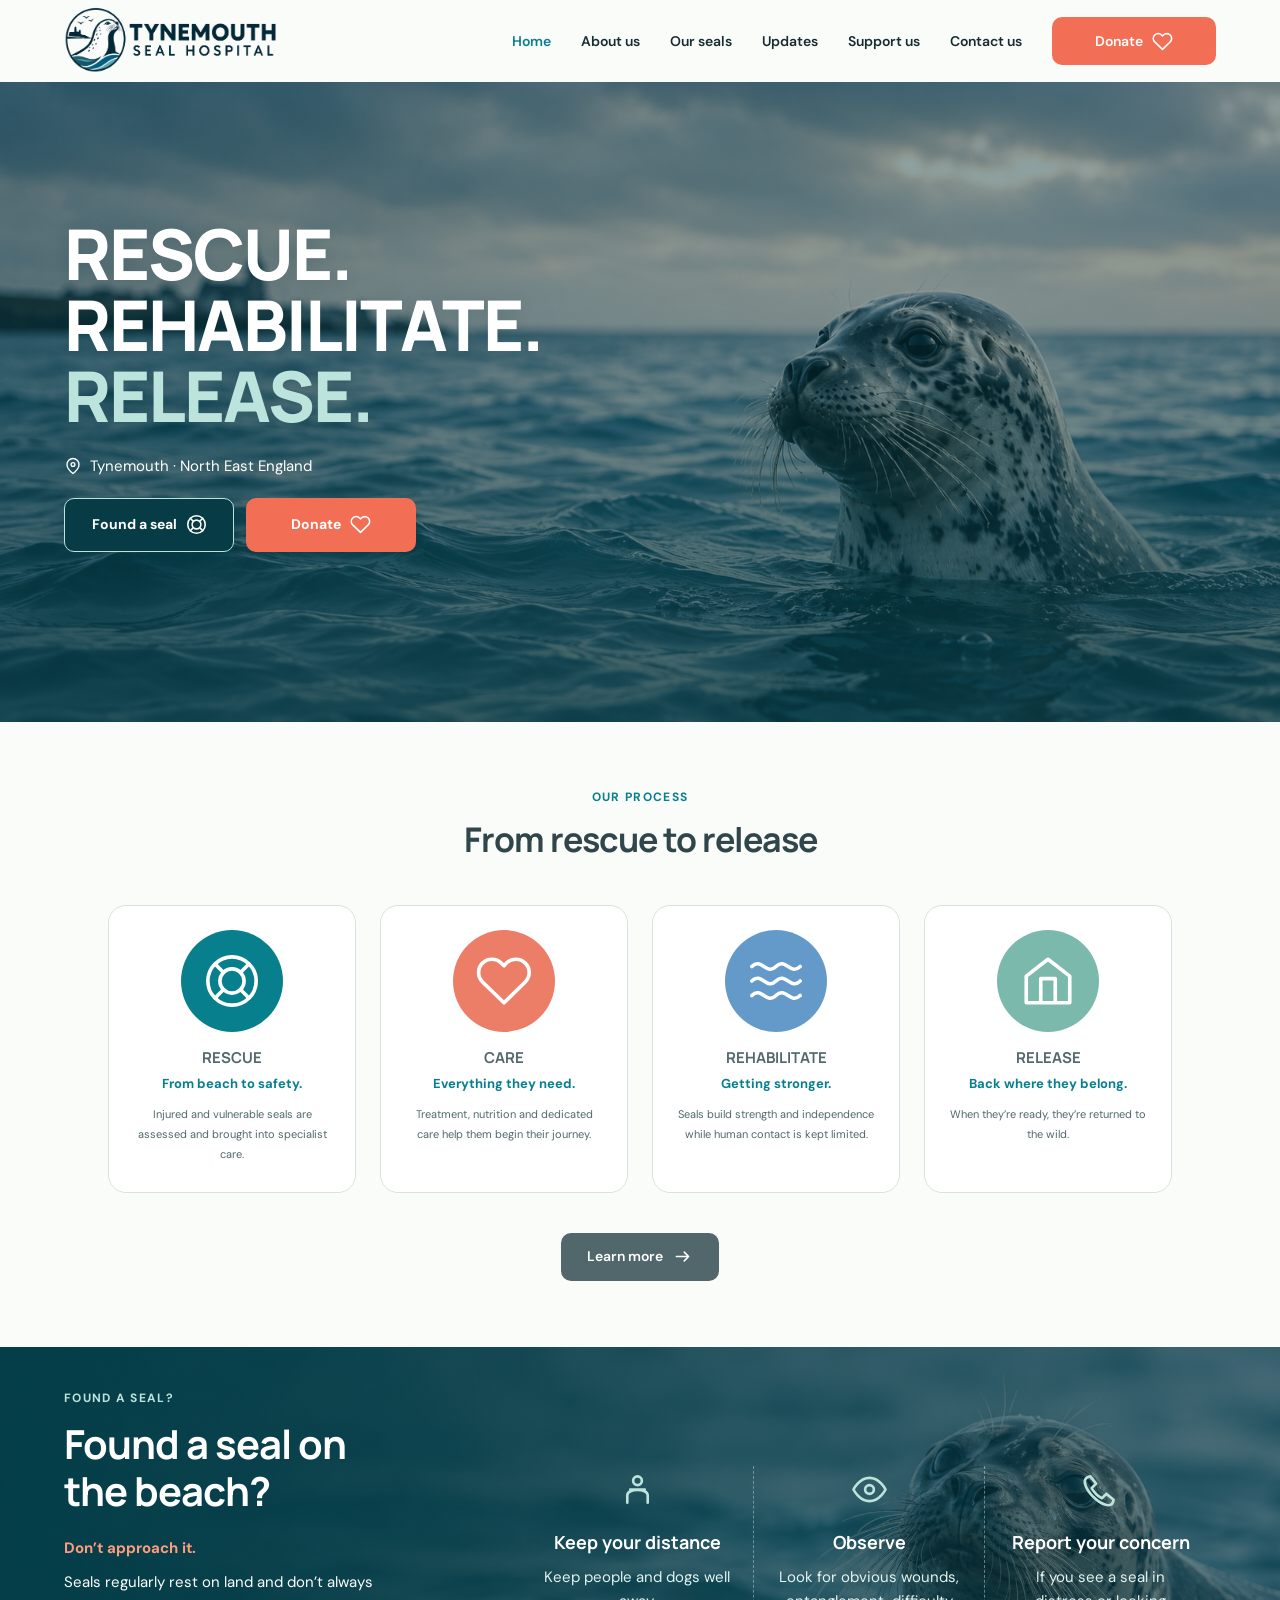
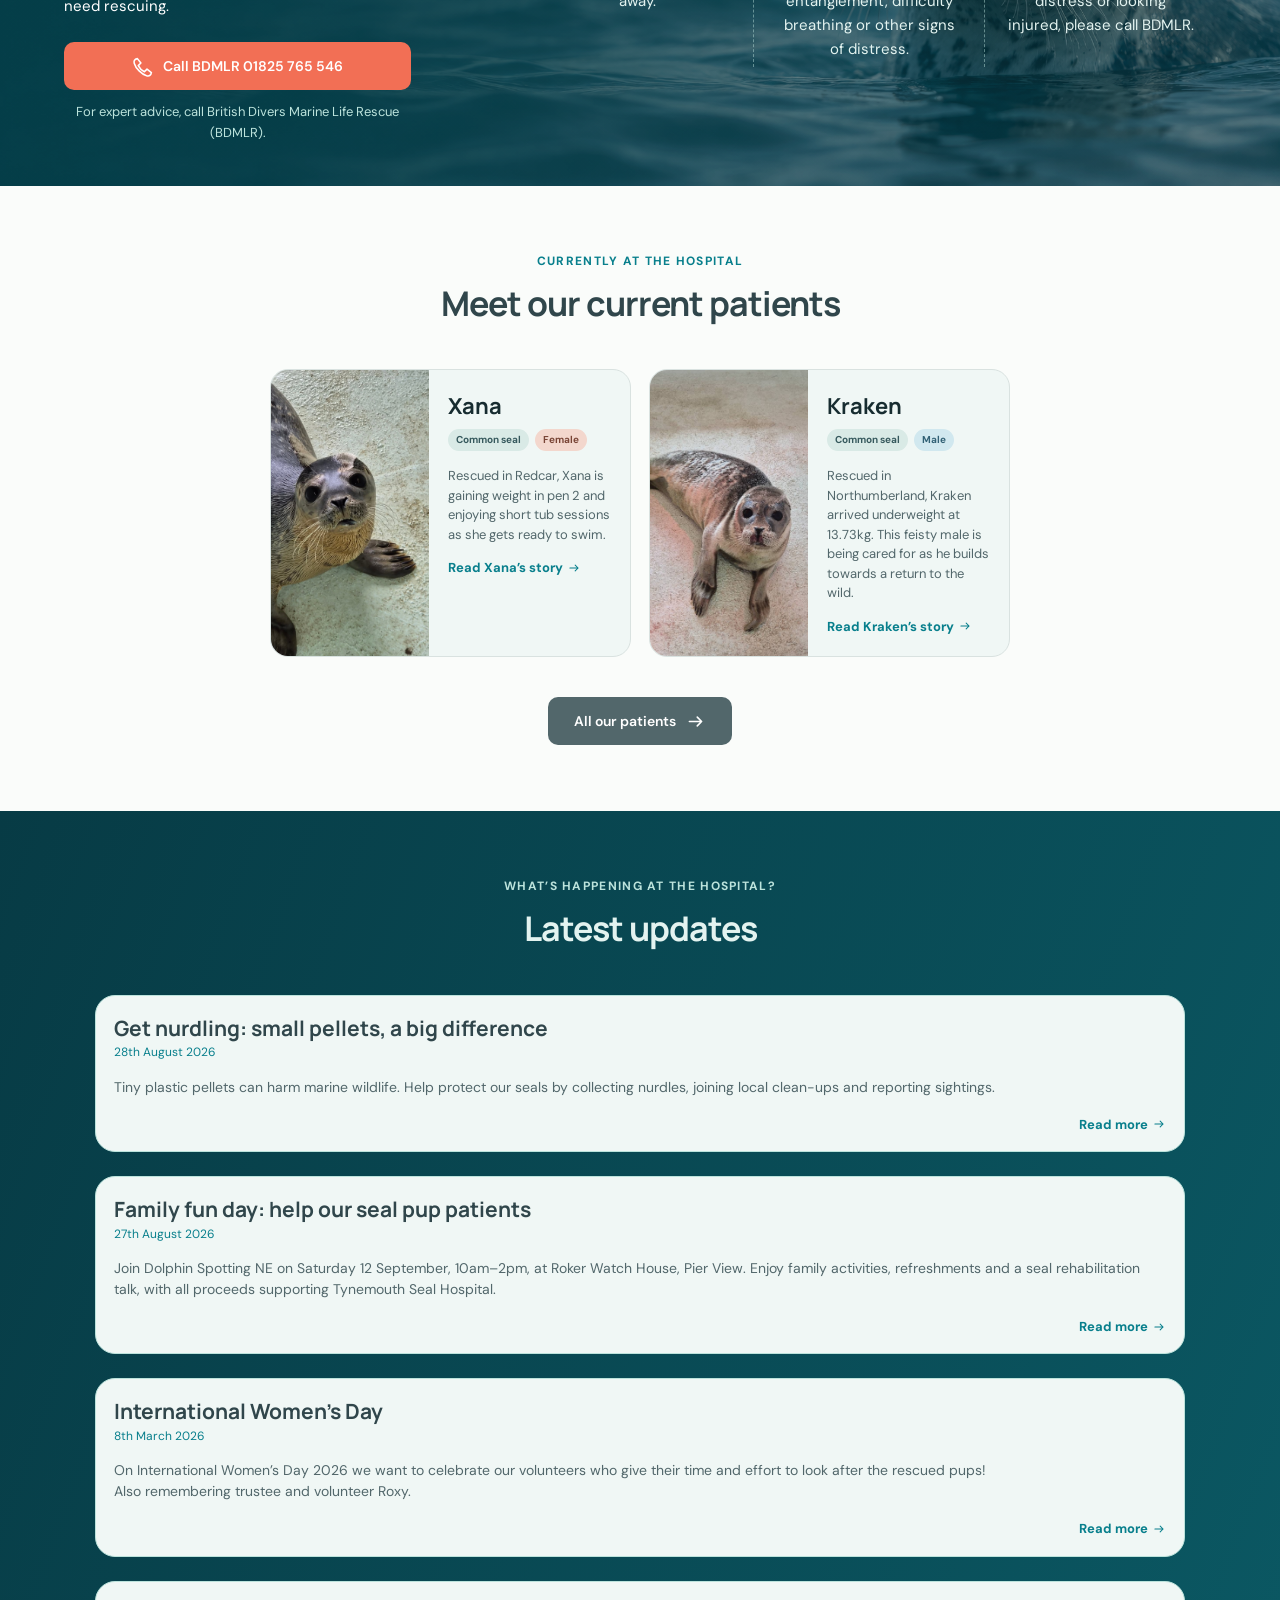
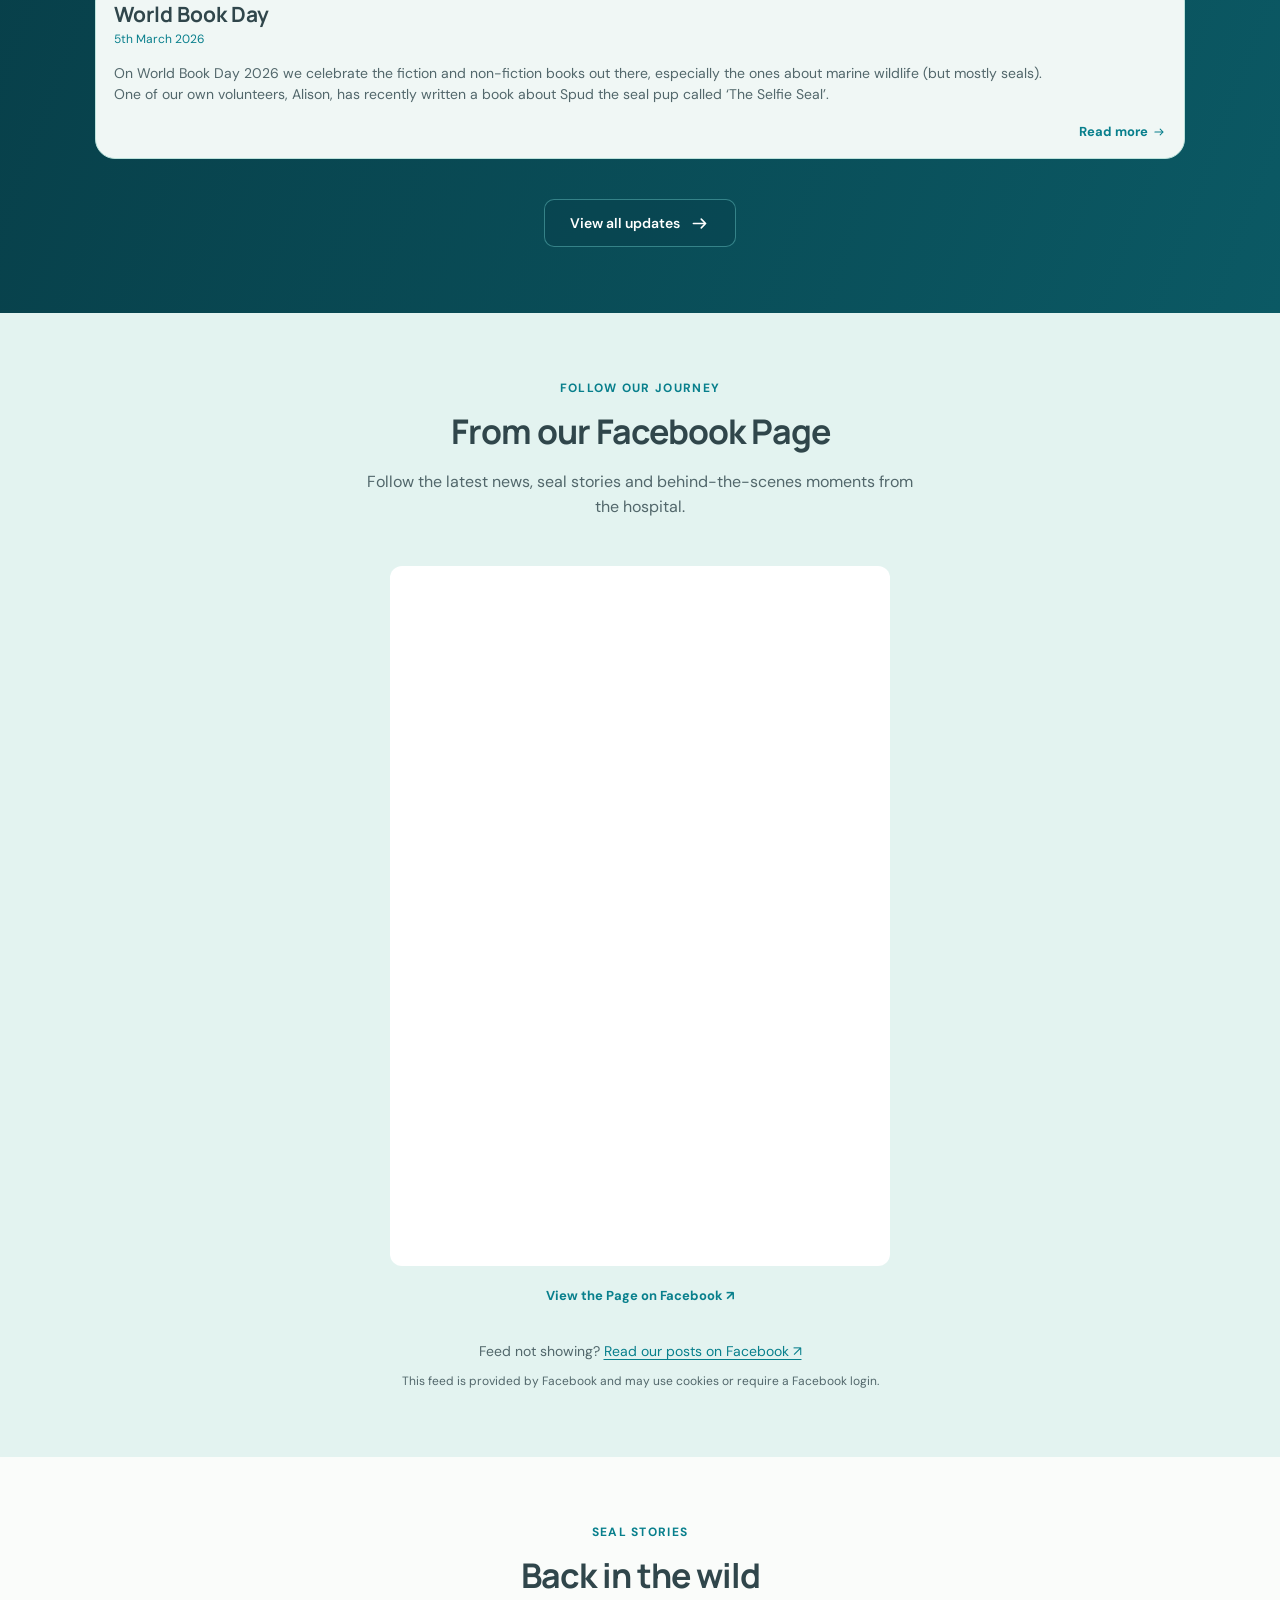
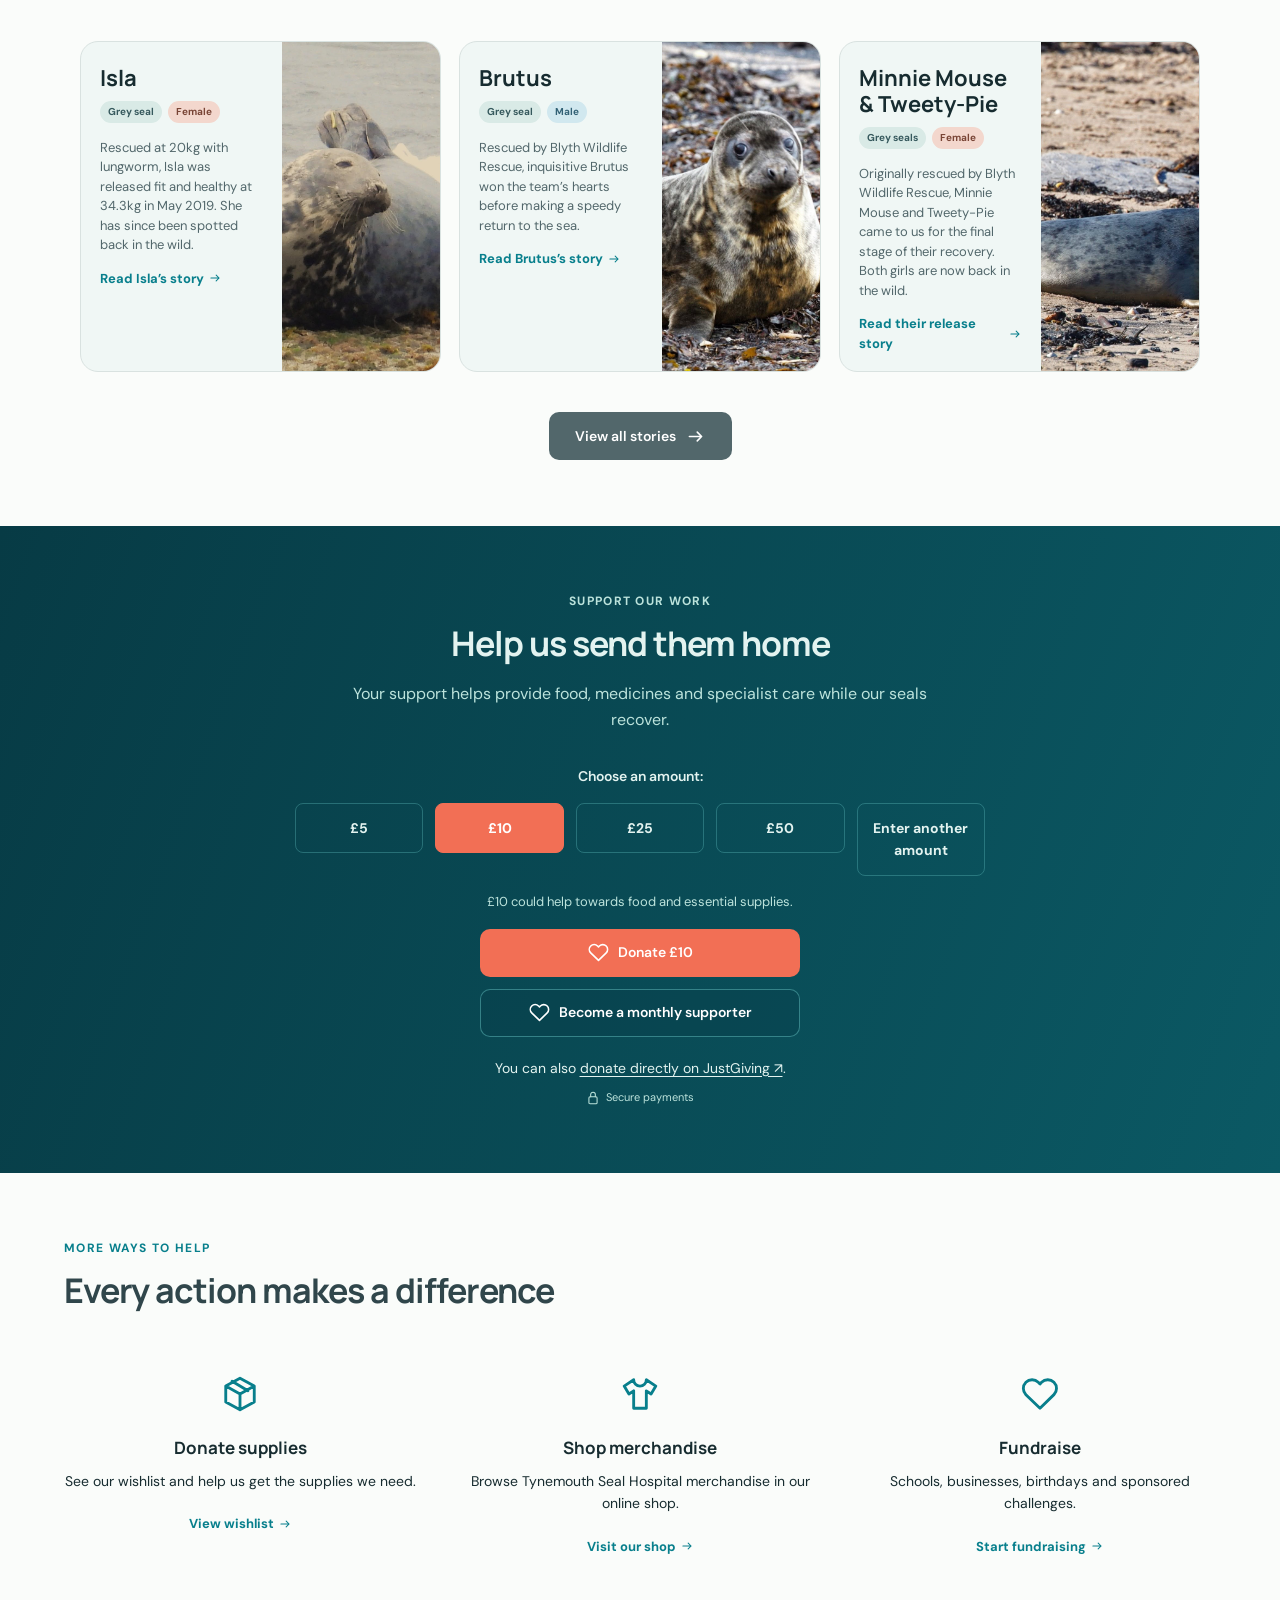
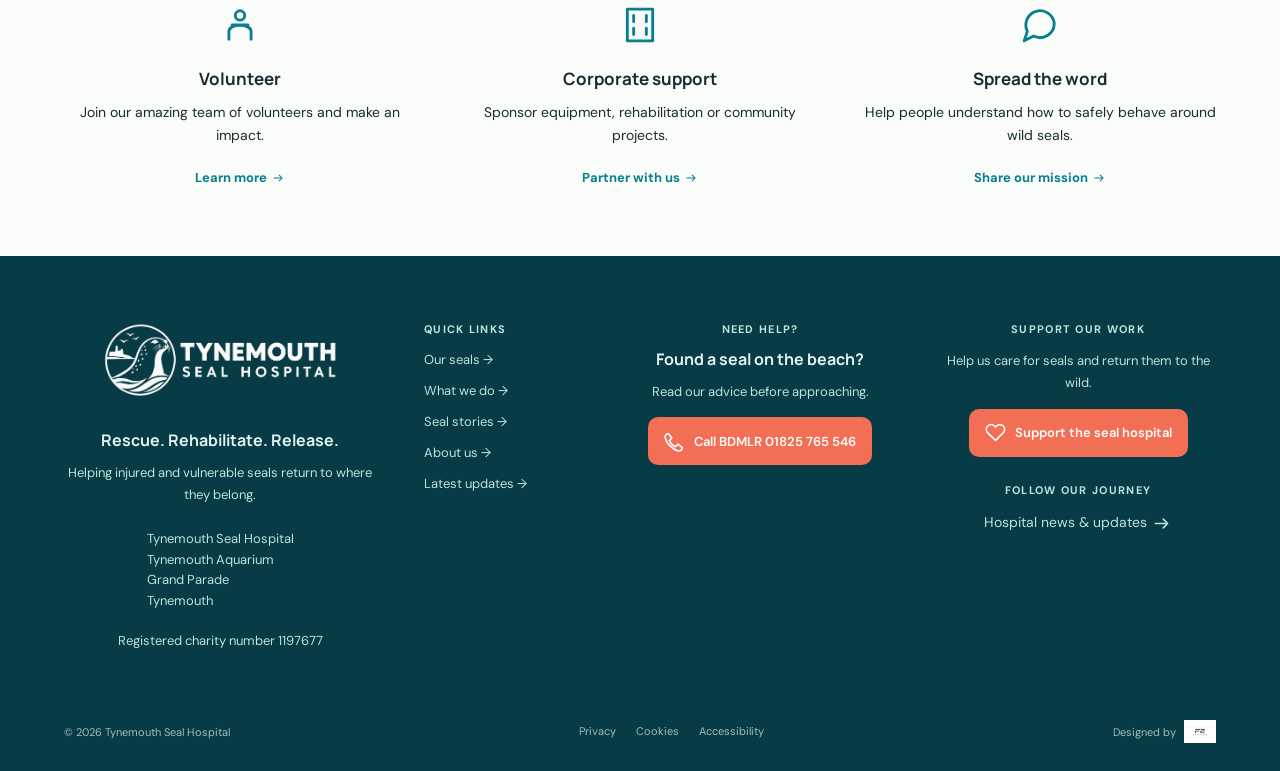
==== index.html @ 5d7bd9fa "Our seals page completed" ====
<!doctype html>
<html lang="en-GB">
	<head>
		<meta charset="utf-8" />
		<meta name="viewport" content="width=device-width, initial-scale=1" />
		<meta
			name="description"
			content="Tynemouth Seal Hospital — rescuing, rehabilitating and releasing seals on the North East coast. Meet our patients and discover how you can help." />
		<meta name="theme-color" content="#073B45" />
		<title>Tynemouth Seal Hospital | Rescue. Rehabilitate. Release.</title>
		<link rel="preconnect" href="https://fonts.googleapis.com" />
		<link rel="preconnect" href="https://fonts.gstatic.com" crossorigin />
		<link rel="stylesheet" href="https://fonts.googleapis.com/css2?family=DM+Sans:wght@400;500;600;700&amp;family=Manrope:wght@600;700;800&amp;display=swap" />
		<link rel="stylesheet" href="css/style.css?v=9c164f48b2b2" />
		<script src="js/content.js?v=f58f6b49f704" defer></script><script src="js/components.js?v=5ca41eb057d1" defer></script><script src="js/main.js?v=182545608dec" defer></script><script src="js/facebook.js?v=53881b20fcad" defer></script>
	</head>
	<body>
		<svg
			class="svg-library"
			xmlns="http://www.w3.org/2000/svg"
			aria-hidden="true">
			<symbol id="icon-shirt" viewBox="0 0 24 24"><path d="m8 3-6 4 3 5 3-2v11h8V10l3 2 3-5-6-4a4 4 0 0 1-8 0Z" /></symbol>
<symbol id="icon-heart" viewBox="0 0 24 24">
				<path
					d="M20.8 4.6a5.5 5.5 0 0 0-7.8 0L12 5.7l-1.1-1.1a5.5 5.5 0 0 0-7.8 7.8L12 21l8.8-8.6a5.5 5.5 0 0 0 0-7.8Z" />
			</symbol>
			<symbol id="icon-arrow" viewBox="0 0 24 24">
				<path d="M5 12h14m-5-5 5 5-5 5" />
			</symbol>
			<symbol id="icon-ring" viewBox="0 0 24 24">
				<circle cx="12" cy="12" r="10" />
				<circle cx="12" cy="12" r="5" />
				<path d="m5 5 3.5 3.5m7 7L19 19M5 19l3.5-3.5m7-7L19 5" />
			</symbol>
			<symbol id="icon-home" viewBox="0 0 24 24">
				<path d="m3 10 9-7 9 7v11H3Zm6 11V11h6v10" />
			</symbol>
			<symbol id="icon-waves" viewBox="0 0 24 24">
				<path
					d="M2 6c4-4 6 4 10 0s6 4 10 0M2 12c4-4 6 4 10 0s6 4 10 0M2 18c4-4 6 4 10 0s6 4 10 0" />
			</symbol>
			<symbol id="icon-pin" viewBox="0 0 24 24">
				<path d="M20 10c0 6-8 12-8 12S4 16 4 10a8 8 0 1 1 16 0Z" />
				<circle cx="12" cy="10" r="2.5" />
			</symbol>
			<symbol id="icon-person" viewBox="0 0 24 24">
				<circle cx="12" cy="6" r="3" />
				<path d="M5 21v-5c0-5 14-5 14 0v5M7 12h10" />
			</symbol>
			<symbol id="icon-eye" viewBox="0 0 24 24">
				<path d="M1 12s4-8 11-8 11 8 11 8-4 8-11 8S1 12 1 12Z" />
				<circle cx="12" cy="12" r="3" />
			</symbol>
			<symbol id="icon-phone" viewBox="0 0 24 24">
				<path
					d="m5 3 4 5-3 3a16 16 0 0 0 7 7l3-3 5 4c-1 7-9 3-14-2S-2 4 5 3Z" />
			</symbol>
			<symbol id="icon-box" viewBox="0 0 24 24">
				<path d="m12 2 9 5v10l-9 5-9-5V7Zm0 10 9-5M3 7l9 5v10M7 4l10 6" />
			</symbol>
			<symbol id="icon-building" viewBox="0 0 24 24">
				<path d="M4 22V2h16v20ZM8 6v4m8-4v4m-8 4v4m8-4v4" />
			</symbol>
			<symbol id="icon-chat" viewBox="0 0 24 24">
				<path d="M21 11a9 9 0 0 1-13 8l-6 3 2-6a9 9 0 1 1 17-5Z" />
			</symbol>
			<symbol id="icon-lock" viewBox="0 0 24 24">
				<rect x="5" y="10" width="14" height="12" rx="2" />
				<path d="M8 10V6a4 4 0 0 1 8 0v4" />
			</symbol>
		</svg>
		<a class="skip-link" href="#main">Skip to content</a>
		<header class="site-header">
			<div class="container header-inner">
				<a href="#" class="brand" aria-label="Tynemouth Seal Hospital home"
					><img
						src="Images/logo.png"
						alt="Tynemouth Seal Hospital"
						width="2172"
						height="724" /></a
				><button
					class="menu-toggle"
					aria-expanded="false"
					aria-controls="navigation"
					type="button">
					<span class="visually-hidden">Toggle navigation</span><span class="menu-bars" aria-hidden="true"></span>
				</button>
				<nav id="navigation" aria-label="Main navigation">
					<a href="#main" aria-current="page">Home</a
					><a href="about.html">About us</a><a href="#patients">Our seals</a
					><a href="#updates">Updates</a><a href="#support">Support us</a
					><a href="#contact">Contact us</a
					><a class="button button-coral nav-donate" href="#donate"
						>Donate
						<svg class="icon" aria-hidden="true"><use href="#icon-heart" /></svg
					></a>
				</nav>
			</div>
		</header>
		<main id="main">
<noscript><p class="container">Enable JavaScript to view seal profiles, hospital updates and ways to help. Rescue advice and the contact number are available below.</p></noscript>
			<section class="hero" aria-labelledby="hero-title">
				<div class="container hero-content">
					<h1 id="hero-title">
						Rescue.<br />Rehabilitate.<br /><span>Release.</span>
					</h1>
					<p class="location">
						<svg class="icon" aria-hidden="true"><use href="#icon-pin" /></svg>
						Tynemouth · North East England
					</p>
					<div class="button-row">
						<a class="button button-glass" href="#found-a-seal"
							>Found a seal
							<svg class="icon" aria-hidden="true">
								<use href="#icon-ring" /></svg></a
						><a class="button button-coral" href="#donate"
							>Donate
							<svg class="icon" aria-hidden="true">
								<use href="#icon-heart" /></svg
						></a>
					</div>
				</div>
<nav class="hero-process" aria-label="Our rescue journey">
<a href="#process-rescue"><span class="process-icon"><svg width="46" height="46" class="icon" aria-hidden="true"><use href="#icon-ring" /></svg></span><span>Rescue</span></a>
<a href="#process-care"><span class="process-icon"><svg width="46" height="46" class="icon" aria-hidden="true"><use href="#icon-heart" /></svg></span><span>Care</span></a>
<a href="#process-rehabilitate"><span class="process-icon"><svg width="46" height="46" class="icon" aria-hidden="true"><use href="#icon-waves" /></svg></span><span>Rehab</span></a>
<a href="#process-release"><span class="process-icon"><svg width="46" height="46" class="icon" aria-hidden="true"><use href="#icon-home" /></svg></span><span>Release</span></a>
</nav>
			</section>
			<section id="about" class="section process">
				<div class="container">
					<div class="section-heading">
						<p class="eyebrow">Our process</p>
						<h2>From rescue to release</h2>
					</div>
					<div class="process-grid">
						<article class="process-card" id="process-rescue">
							<span class="process-icon"
								><svg class="icon" aria-hidden="true">
									<use href="#icon-ring" /></svg
							></span>
							<h3>Rescue</h3>
							<p class="process-subtitle">From beach to safety.</p>
							<p>
								Injured and vulnerable seals are assessed and brought into
								specialist care.
							</p>
						</article>
						<article class="process-card" id="process-care">
							<span class="process-icon"
								><svg class="icon" aria-hidden="true">
									<use href="#icon-heart" /></svg
							></span>
							<h3>Care</h3>
							<p class="process-subtitle">Everything they need.</p>
							<p>
								Treatment, nutrition and dedicated care help them begin their
								journey.
							</p>
						</article>
						<article class="process-card" id="process-rehabilitate">
							<span class="process-icon"
								><svg class="icon" aria-hidden="true">
									<use href="#icon-waves" /></svg
							></span>
							<h3>Rehabilitate</h3>
							<p class="process-subtitle">Getting stronger.</p>
							<p>
								Seals build strength and independence while human contact is
								kept limited.
							</p>
						</article>
						<article class="process-card" id="process-release">
							<span class="process-icon"
								><svg class="icon" aria-hidden="true">
									<use href="#icon-home" /></svg
							></span>
							<h3>Release</h3>
							<p class="process-subtitle">Back where they belong.</p>
							<p>When they’re ready, they’re returned to the wild.</p>
						</article>
					</div>
					<div class="section-action">
						<a class="button button-slate" href="#help"
							>Learn more
							<svg class="icon" aria-hidden="true">
								<use href="#icon-arrow" /></svg
						></a>
					</div>
				</div>
			</section>
			<section
				id="found-a-seal"
				class="rescue-banner"
				aria-labelledby="rescue-title">
				<div class="container rescue-layout">
					<div class="rescue-intro">
						<p class="eyebrow">Found a seal?</p>
						<h2 id="rescue-title">Found a seal on <br />the beach?</h2>
						<p class="warning">Don’t approach it.</p>
						<p>Seals regularly rest on land and don’t always need rescuing.</p>
						
					</div>
					<div class="rescue-tips">
						<article>
							<svg class="icon" aria-hidden="true">
								<use href="#icon-person" />
							</svg>
							<h3>Keep your distance</h3>
							<p>Keep people and dogs well away.</p>
						</article>
						<article>
							<svg class="icon" aria-hidden="true">
								<use href="#icon-eye" />
							</svg>
							<h3>Observe</h3>
							<p>
								Look for obvious wounds, entanglement, difficulty breathing or
								other signs of distress.
							</p>
						</article>
						<article>
							<svg class="icon" aria-hidden="true">
								<use href="#icon-phone" />
							</svg>
							<h3>Report your concern</h3>
							<p>
								If you see a seal in distress or looking injured, please call
								BDMLR.
							</p>
						</article>
					</div>
<div class="rescue-contact"><a class="button button-coral" href="tel:01825765546"
							><svg class="icon" aria-hidden="true">
								<use href="#icon-phone" />
							</svg>
							Call BDMLR 01825 765 546</a
						>
						<p class="rescue-note">
							For expert advice, call British Divers Marine Life Rescue (BDMLR).
						</p></div>
				</div>
			</section>
			<section id="patients" class="section">
				<div class="container">
					<div class="section-heading">
						<p class="eyebrow">Currently at the hospital</p>
						<h2>Meet our current patients</h2>
					</div>
					<div class="seal-grid" data-cards="patients" data-limit="3"></div>
					<p class="section-action">
						<a class="button button-slate" href="seals.html#patients">
							All our patients
							<svg class="icon" aria-hidden="true">
								<use href="#icon-arrow" />
							</svg>
						</a>
					</p>
				</div>
			</section>
			<section id="updates" class="section updates">
				<div class="container narrow">
					<div class="section-heading">
						<p class="eyebrow">What’s happening at the hospital?</p>
						<h2>Latest updates</h2>
					</div>
					<div data-cards="updates"></div><div class="section-action">
						<button class="button button-glass" data-collection="updates">
							View all updates
							<svg class="icon" aria-hidden="true">
								<use href="#icon-arrow" />
							</svg>
						</button>
					</div>
				</div>
			</section>

            <section id="facebook" class="section facebook-section" aria-labelledby="facebook-title">
                <div class="container">
                    <div class="section-heading">
                        <p class="eyebrow">Follow our journey</p>
                        <h2 id="facebook-title">From our Facebook Page</h2>
                        <p id="facebook-description">Follow the latest news, seal stories and behind-the-scenes moments from the hospital.</p>
                    </div>
                    <div id="facebook-feed"></div>
                    <p class="facebook-fallback">Feed not showing? <a href="https://www.facebook.com/TynemouthSeal/" target="_blank" rel="noopener noreferrer">Read our posts on Facebook ↗</a></p>
                    <p class="facebook-notice">This feed is provided by Facebook and may use cookies or require a Facebook login.</p>
                </div>
            </section>
			<section id="stories" class="section">
				<div class="container">
					<div class="section-heading">
						<p class="eyebrow">Seal stories</p>
						<h2>Back in the wild</h2>
					</div>
					<div class="seal-grid" data-cards="releases" data-limit="3"></div>
					<div class="section-action">
						<a class="button button-slate" href="seals.html#releases">
							View all stories
							<svg class="icon" aria-hidden="true">
								<use href="#icon-arrow" />
							</svg>
						</a>
					</div>
				</div>
			</section>
			<section id="donate" class="section donation">
				<div class="container donation-inner">
					<div class="section-heading">
						<p class="eyebrow">Support our work</p>
						<h2>Help us send them home</h2>
						<p>
							Your support helps provide food, medicines and specialist care
							while our seals recover.
						</p>
					</div>
					<form id="donation-form">
						<fieldset>
							<legend>Choose an amount:</legend>
							<div class="amount-options">
								<label
									><input type="radio" name="amount" value="5" /><span
										>£5</span
									></label
								><label
									><input type="radio" name="amount" value="10" checked /><span
										>£10</span
									></label
								><label
									><input type="radio" name="amount" value="25" /><span
										>£25</span
									></label
								><label
									><input type="radio" name="amount" value="50" /><span
										>£50</span
									></label
								><label
									><input type="radio" name="amount" value="Other" /><span
										>Enter another amount</span
									></label
								>
							</div>
						</fieldset>
						<div id="custom-amount-wrap" hidden>
							<label for="custom-amount">Your donation (£)</label
							><input
								type="number"
								id="custom-amount"
								min="1"
								step="0.01"
								inputmode="decimal"
								placeholder="Enter amount" />
						</div>
						<p class="donation-impact" id="donation-impact" aria-live="polite">
							£10 could help towards food and essential supplies.
						</p>
						<button class="button button-coral donate-submit" type="submit">
							<svg class="icon" aria-hidden="true">
								<use href="#icon-heart" />
							</svg>
							<span id="donate-label">Donate £10</span></button
						><button
							class="button button-glass monthly"
							type="button"
							data-help="monthly">
							<svg class="icon" aria-hidden="true">
								<use href="#icon-heart" />
							</svg>
							Become a monthly supporter
						</button>
						<p class="justgiving-note">You can also <a href="https://www.justgiving.com/charity/tynemouthsealhospital" target="_blank" rel="noopener noreferrer">donate directly on JustGiving ↗</a>.</p>
                        <p class="payment-note">
							<svg class="icon" aria-hidden="true"><use href="#icon-lock" /></svg>
							Secure payments
						</p>
					</form>
				</div>
			</section>
			<section id="support" class="section help">
				<div class="container"><details class="support-details" open><summary>More ways to support us <span aria-hidden="true">+</span></summary><div class="support-content">
					<p class="eyebrow">More ways to help</p>
					<h2 id="help">Every action makes a difference</h2>
					<div class="help-grid" data-cards="actions"></div>
				</div></details></div>
			</section>
		</main>
		<footer id="contact" class="site-footer">
			<div class="container">
				<div class="footer-grid">
					<div class="footer-about">
						<picture><source media="(max-width: 640px)" srcset="Images/logo_white.png" /><img
							src="Images/logo_white.png"
							alt="Tynemouth Seal Hospital"
							loading="lazy"
							width="240"
							height="80" /></picture>
						<h3>Rescue. Rehabilitate. Release.</h3>
						<p>
							Helping injured and vulnerable seals return to where they belong.
						</p>
						<address>
							Tynemouth Seal Hospital<br />Tynemouth Aquarium<br />Grand
							Parade<br />Tynemouth
						</address>
<p class="footer-charity"><a href="https://register-of-charities.charitycommission.gov.uk/en/charity-search/-/charity-details/5191750" target="_blank" rel="noopener noreferrer">Registered charity number 1197677</a></p>
					</div>
					<nav aria-label="Footer navigation">
						<p class="eyebrow">Quick links</p>
						<a href="#patients">Our seals →</a><a href="#about">What we do →</a
						><a href="#stories">Seal stories →</a><a href="about.html">About us →</a
						><a href="#updates">Latest updates →</a>
					</nav>
					<div>
						<p class="eyebrow">Need help?</p>
						<h3>Found a seal on the beach?</h3>
						<p>
							Read our <a href="#found-a-seal">advice</a> before approaching.
						</p>
						<a class="button button-coral" href="tel:01825765546"
							><svg class="icon" aria-hidden="true">
								<use href="#icon-phone" />
							</svg>
							Call BDMLR 01825 765 546</a
						>
					</div>
					<div>
						<p class="eyebrow">Support our work</p>
						<p>Help us care for seals and return them to the wild.</p>
						<a class="button button-coral" href="#donate"
							><svg class="icon" aria-hidden="true">
								<use href="#icon-heart" />
							</svg>
							Support the seal hospital</a
						>
						<p class="eyebrow follow-title">Follow our journey</p>
						<a href="#updates"
							>Hospital news &amp; updates
							<svg class="icon" aria-hidden="true">
								<use href="#icon-arrow" /></svg
						></a>
					</div>
				</div>
				<div class="footer-bottom">
					<p>© <span id="year">2026</span> Tynemouth Seal Hospital</p>
					<div>
						<button data-policy="privacy">Privacy</button
						><button data-policy="cookies">Cookies</button
						><button data-policy="accessibility">Accessibility</button>
					</div>
					<p class="credit">
						Designed by
						<img
							src="Images/fe_studios_logo.png"
							alt="FE Studios"
							loading="lazy"
							width="1774"
							height="887" />
					</p>
				</div>
			</div>
		</footer>
		<dialog id="detail-dialog" aria-labelledby="dialog-title">
			<button class="dialog-close" aria-label="Close dialog" type="button">
				×
			</button>
			<p class="eyebrow">Tynemouth Seal Hospital</p>
			<h2 id="dialog-title"></h2>
			<div id="dialog-content"></div>
			<button class="button button-slate dialog-done" type="button">
				Close
			</button>
		</dialog>
	</body>
</html>
---- css/style.css ----
/* Brand palette from the supplied Figma design. */
:root {
	--font-heading: "Manrope", Arial, sans-serif;
	--font-body: "DM Sans", Arial, sans-serif;
	--deep: #073b45;
	--teal: #0b5964;
	--ocean: #087f8c;
	--aqua: #62bfc0;
	--mint: #bce3dc;
	--pale: #e3f3f0;
	--sand: #f3ebdd;
	--coral: #f26f55;
	--coral-dark: #db5b43;
	--paper: #fafcfa;
	--warm: #fffdf9;
	--ink: #172c30;
	--slate: #52676b;
	--muted: #7d8c8e;
	--line: #d9e2e0;
	--white: #fff;
	--radius: 18px;
	--container: 1312px;
}
* {
	box-sizing: border-box;
}
html {
	scroll-behavior: smooth;
	scroll-padding-top: 110px;
}
body {
	margin: 0;
	background: var(--paper);
	color: var(--ink);
	font-family: var(--font-body);
	font-size: 16px;
	line-height: 1.6;
}
button,
input {
	font: inherit;
}
button,
a {
	-webkit-tap-highlight-color: transparent;
}
a {
	color: inherit;
	text-decoration: none;
}
button {
	cursor: pointer;
}
img {
	max-width: 100%;
	display: block;
}
h1,
h2,
h3,
p {
	margin: 0;
}
h1,
h2,
h3 {
	font-family: var(--font-heading);
	font-weight: 700;
	line-height: 1.18;
}
h2 {
	font-size: 34px;
	letter-spacing: -1px;
	color: #30464b;
}
h3 {
	font-size: 19px;
}
p + p {
	margin-top: 10px;
}
a,
button {
	touch-action: manipulation;
}
button:focus-visible,
a:focus-visible,
input:focus-visible {
	outline: 3px solid var(--ocean);
	outline-offset: 5px;
}
.container {
	width: min(calc(100% - 128px), var(--container));
	margin: auto;
}
.icon {
	height: 21px;
	width: 21px;
	fill: none;
	stroke: currentColor;
	stroke-width: 1.8;
	stroke-linecap: round;
	stroke-linejoin: round;
	vertical-align: middle;
	flex-shrink: 0;
}
.svg-library {
	position: absolute;
	width: 0;
	height: 0;
	overflow: hidden;
}
.skip-link {
	position: fixed;
	top: 10px;
	left: 10px;
	z-index: 100;
	background: white;
	padding: 12px;
	transform: translateY(-160%);
}
.skip-link:focus {
	transform: none;
}
.site-header {
	background: var(--paper);
	position: sticky;
	top: 0;
	width: 100%;
	z-index: 10;
}
.header-inner {
	min-height: 82px;
	display: flex;
	align-items: center;
	justify-content: space-between;
	gap: 30px;
}
.brand {
	width: 215px;
	flex-shrink: 0;
}
.brand img {
	width: 100%;
	height: auto;
}
.site-header nav {
	display: flex;
	gap: 30px;
	align-items: center;
	font-size: 14px;
	font-weight: 600;
}
.site-header nav > a:not(.button):hover,
.site-header a[aria-current] {
	color: var(--ocean);
}
.button {
	min-height: 48px;
	display: inline-flex;
	justify-content: center;
	align-items: center;
	gap: 9px;
	border: 1px solid transparent;
	border-radius: 10px;
	padding: 12px 25px;
	font-weight: 600;
	font-size: 14px;
	line-height: 1.35;
	transition:
		background 0.2s,
		transform 0.2s;
}
.button:hover {
	transform: translateY(-2px);
}
.button-coral {
	background: var(--coral);
	color: var(--white);
}
.button-coral:hover {
	background: var(--coral-dark);
	color: white;
}
.button-glass {
	background: #073b454d;
	border-color: #62bfc080;
	color: white;
}
.button-glass:hover {
	background: var(--teal);
}
.button-slate {
	background: var(--slate);
	color: white;
}
.button-slate:hover {
	background: var(--deep);
}
.nav-donate {
	min-width: 164px;
}
.menu-toggle {
	display: none;
}
.hero {
	height: 640px;
	background:
		linear-gradient(0deg, rgba(7, 59, 69, 0.58), transparent 65%),
		linear-gradient(rgba(7, 59, 69, 0.45), rgba(7, 59, 69, 0.45)),
		url("../Images/hero_lg.png") center 51% / cover no-repeat;
	display: flex;
	align-items: flex-end;
	color: white;
}
.hero-content {
	padding-bottom: 34px;
}
.hero h1 {
	font-weight: 800;
	font-size: 70px;
	line-height: 1.01;
	text-transform: uppercase;
	letter-spacing: -2px;
	max-width: 620px;
	text-shadow: 0 2px 14px #073b4526;
}
.hero h1 span {
	color: var(--mint);
}
.location {
	display: flex;
	align-items: center;
	gap: 8px;
	margin: 23px 0 20px;
	font-size: 15px;
}
.location .icon {
	width: 18px;
	height: 18px;
}
.button-row {
	display: flex;
	gap: 12px;
}
.button-row .button {
	min-width: 170px;
}
/* Solid surfaces and a stronger lower image overlay keep hero actions visible. */
.hero .button-row .button {
	min-height: 54px;
	font-weight: 700;
	box-shadow: 0 4px 14px rgba(7, 59, 69, 0.28);
}
.hero .button-glass {
	background: var(--deep);
	border-color: var(--mint);
	color: var(--white);
}
.hero .button-glass:hover {
	background: var(--teal);
	border-color: var(--white);
}
.hero .button:focus-visible {
	outline: 3px solid var(--white);
	outline-offset: 4px;
}
.section {
	padding: 66px 0;
}
.section-heading {
	text-align: center;
	margin-bottom: 46px;
}
.eyebrow {
	color: var(--ocean);
	font-size: 12px;
	font-weight: 700;
	letter-spacing: 1.3px;
	text-transform: uppercase;
	margin-bottom: 12px;
}
.section-heading > p:not(.eyebrow) {
	max-width: 580px;
	margin: 18px auto 0;
	color: var(--mint);
}
.process-grid {
	display: grid;
	grid-template-columns: repeat(4, 1fr);
	gap: 24px;
	padding: 0 44px;
}
.process-card {
	position: relative;
	text-align: center;
	background: white;
	border: 1px solid var(--line);
	border-radius: var(--radius);
	padding: 24px 23px 27px;
}
.process-icon {
	width: 102px;
	height: 102px;
	border-radius: 50%;
	background: var(--ocean);
	color: white;
	display: grid;
	place-items: center;
	margin: 0 auto 17px;
}
.process-icon .icon {
	width: 58px;
	height: 58px;
	stroke-width: 1.5;
}
.process-card:nth-child(2) .process-icon {
	background: #ec7d67;
}
.process-card:nth-child(3) .process-icon {
	background: #649aca;
}
.process-card:nth-child(4) .process-icon {
	background: #7ab9ac;
}
.process-card h3 {
	text-transform: uppercase;
	font-size: 15px;
	margin-bottom: 5px;
	color: var(--slate);
}
.process-card p {
	font-size: 11px;
	line-height: 1.8;
	color: var(--slate);
}
.process-card .process-subtitle {
	font-size: 13px;
	font-weight: 700;
	color: var(--ocean);
}
.section-action {
	text-align: center;
	margin: 40px 0 0;
}
.rescue-banner {
	color: white;
	background:
		linear-gradient(rgba(7, 59, 69, 0.45), rgba(7, 59, 69, 0.45)),
		url("../Images/found_a_seal_bg.png") center / cover no-repeat;
	padding: 42px 0;
}
.rescue-layout {
	display: grid;
	grid-template-columns: 1fr 2fr;
	column-gap: 110px;
	row-gap: 0;
	align-items: center;
}
.rescue-contact { grid-column: 1; grid-row: 2; }
.rescue-layout > .rescue-tips { grid-column: 2; grid-row: 1 / 3; }
.rescue-intro h2 {
	color: white;
	font-size: 40px;
	margin-bottom: 22px;
}
.rescue-intro .eyebrow {
	color: var(--mint);
}
.warning {
	color: #ff9b7f;
	font-weight: 700;
	font-size: 18px;
}
.rescue-intro > p:not(.eyebrow) {
	font-size: 15px;
}
.rescue-contact .button {
	display: flex;
	margin: 24px 0 12px;
}
.rescue-note {
	text-align: center;
	color: var(--mint);
	font-size: 13px !important;
}
.rescue-tips {
	display: grid;
	grid-template-columns: repeat(3, 1fr);
	text-align: center;
}
.rescue-tips article {
	padding: 6px 22px;
}
.rescue-tips article + article {
	border-left: 1px dashed #bce3dc77;
}
.rescue-tips .icon {
	width: 35px;
	height: 35px;
	color: var(--mint);
	margin-bottom: 25px;
}
.rescue-tips h3 {
	font-size: 18px;
	margin-bottom: 12px;
}
.rescue-tips p {
	font-size: 15px;
	color: #e3f3f0;
}
.seal-grid {
	display: grid;
	grid-template-columns: repeat(var(--card-count, 3), minmax(0, calc((100% - 36px) / 3)));
	justify-content: center;
	gap: 18px;
	padding: 0 16px;
}
.seal-card {
	display: grid;
	grid-template-columns: 44% 56%;
	border: 1px solid var(--line);
	border-radius: var(--radius);
	overflow: hidden;
	background: #f0f7f5;
	min-width: 0;
}
.seal-card > img {
	width: 100%;
	height: 100%;
	min-height: 229px;
	object-fit: cover;
}
.seal-card > div {
	padding: 24px 19px 18px;
}
.seal-card h3 {
	font-size: 22px;
}
.tags {
	display: flex;
	gap: 6px;
	margin: 9px 0 15px;
}
.tags span {
	font-size: 10px;
	font-weight: 700;
	background: #d9eae6;
	color: #36595d;
	padding: 3px 8px;
	border-radius: 20px;
	white-space: nowrap;
}
.tags .female {
	background: #f3d7cd;
	color: #794536;
}
.tags .male {
	background: #d1e8ef;
	color: #326175;
}
.seal-card p:not(.tags) {
	font-size: 13px;
	line-height: 1.5;
	color: var(--slate);
}
.text-link {
	padding: 0;
	border: 0;
	background: none;
	color: var(--ocean);
	font-size: 13px;
	font-weight: 700;
	display: inline-flex;
	align-items: center;
	gap: 4px;
	text-align: left;
	line-height: 1.5;
}
.text-link:hover {
	text-decoration: underline;
}
.text-link .icon {
	width: 14px;
	height: 14px;
}
.seal-card .text-link {
	margin-top: 14px;
}
.narrow {
	max-width: 1090px;
}
.updates,
.donation {
	background: linear-gradient(110deg, var(--deep), var(--teal));
	color: var(--pale);
}
.updates h2,
.donation h2 {
	color: var(--pale);
}
.updates .eyebrow,
.donation .eyebrow {
	color: var(--mint);
}
.update-card {
	padding: 20px 18px 17px;
	background: #f0f7f5;
	color: var(--slate);
	border: 1px solid #bce3dc;
	border-radius: 20px;
	margin-bottom: 24px;
	display: flow-root;
}
.update-card h3 {
	font-size: 21px;
	color: #30464b;
}
.update-card time {
	display: block;
	color: var(--ocean);
	font-size: 12px;
	margin: 3px 0 14px;
}
.update-card p {
	font-size: 14px;
	line-height: 1.5;
}
.update-card .text-link {
	float: right;
	margin-top: 17px;
}
.release-card {
	grid-template-columns: 56% 44%;
}
.release-card > img {
	grid-column: 2;
	grid-row: 1;
}
.release-card > div {
	grid-column: 1;
	grid-row: 1;
}
.donation-inner {
	max-width: 690px;
	text-align: center;
}
.donation .section-heading {
	margin-bottom: 32px;
}
.donation form {
	max-width: 690px;
	margin: auto;
}
fieldset {
	border: 0;
	padding: 0;
	margin: 0;
}
legend {
	width: 100%;
	font-size: 14px;
	font-weight: 600;
	margin-bottom: 16px;
}
.amount-options {
	display: grid;
	grid-template-columns: repeat(5, 1fr);
	gap: 12px;
}
.amount-options label {
	position: relative;
	cursor: pointer;
}
.amount-options input {
	position: absolute;
	opacity: 0;
	width: 100%;
	height: 100%;
	inset: 0;
	margin: 0;
	cursor: pointer;
}
.amount-options span {
	display: block;
	border: 1px solid #62bfc059;
	border-radius: 8px;
	padding: 13px 6px;
	font-size: 14px;
	font-weight: 700;
}
.amount-options input:checked + span {
	background: var(--coral);
	border-color: var(--coral);
	color: var(--white);
}
.amount-options input:focus-visible + span {
	outline: 3px solid white;
	outline-offset: 4px;
}
.donation-impact {
	font-size: 13px;
	color: var(--mint);
	margin: 16px 0;
}
.donate-submit,
.monthly {
	display: flex;
	width: 320px;
	max-width: 100%;
	margin: 12px auto;
}
.payment-note {
	display: flex;
	align-items: center;
	justify-content: center;
	gap: 6px;
	font-size: 11px;
	color: var(--mint);
	margin-top: 10px;
}
#custom-amount-wrap {
	margin-top: 20px;
}
#custom-amount-wrap label {
	display: block;
	font-size: 14px;
}
#custom-amount {
	padding: 10px;
	border: 1px solid var(--mint);
	border-radius: 7px;
	max-width: 100%;
	margin-top: 8px;
}
.help h2 {
	margin-bottom: 65px;
}
.help-grid {
	display: grid;
	grid-template-columns: repeat(3, 1fr);
	gap: 48px;
	text-align: center;
}
.help-grid > article > .icon {
	color: var(--ocean);
	width: 38px;
	height: 38px;
	margin-bottom: 25px;
}
.help-grid h3 {
	font-size: 17px;
	margin-bottom: 12px;
}
.help-grid p {
	font-size: 14px;
	line-height: 1.6;
	margin-bottom: 18px;
}
.site-footer {
	background: var(--deep);
	color: var(--mint);
	padding: 65px 0 24px;
	font-size: 14px;
}
.footer-grid {
	display: grid;
	grid-template-columns: 1.3fr 0.65fr 1.1fr 1.15fr;
	gap: 48px;
	text-align: center;
}
.footer-about img {
	width: 240px;
	height: 80px;
	object-fit: contain;
	margin: 0 auto 30px;
}
.site-footer h3 {
	font-size: 16px;
	color: var(--pale);
	margin-bottom: 12px;
}
.site-footer .eyebrow {
	font-size: 11px;
	color: var(--mint);
}
.site-footer p:not(.eyebrow) {
	font-size: 13px;
	line-height: 1.7;
}
.site-footer address {
	font-size: 13px;
	font-style: normal;
	text-align: left;
	width: max-content;
	margin: 23px auto 0;
}
.footer-grid nav {
	text-align: left;
}
.footer-grid nav a {
	display: block;
	font-size: 13px;
	margin-bottom: 10px;
}
.site-footer .button {
	font-size: 13px;
	margin-top: 14px;
	padding: 12px 15px;
}
.site-footer a:hover {
	text-decoration: underline;
}
.follow-title {
	margin-top: 25px;
}
.footer-bottom {
	display: flex;
	justify-content: space-between;
	align-items: center;
	gap: 24px;
	margin-top: 65px;
	color: #a0bebd;
}
.footer-bottom p,
.footer-bottom button {
	font-size: 11px !important;
}
.footer-bottom button {
	background: none;
	border: 0;
	color: inherit;
	padding: 6px 10px;
}
.credit {
	display: flex;
	gap: 8px;
	align-items: center;
}
.credit img {
	width: 32px;
	height: 23px;
	object-fit: contain;
	background: white;
}
dialog {
	border: 1px solid var(--line);
	border-radius: 20px;
	width: min(560px, calc(100% - 32px));
	padding: 36px;
	color: var(--ink);
	background: var(--paper);
	max-height: 85vh;
}
dialog::backdrop {
	background: #073b45b3;
	backdrop-filter: blur(4px);
}
dialog h2 {
	padding-right: 20px;
	font-size: 28px;
	margin-bottom: 20px;
}
#dialog-content p {
	margin: 12px 0;
}
#dialog-content img {
	width: 100%;
	max-height: 280px;
	object-fit: cover;
	border-radius: 12px;
	margin-bottom: 20px;
}
.dialog-close {
	position: absolute;
	right: 14px;
	top: 8px;
	background: none;
	border: 0;
	font-size: 32px;
	color: var(--slate);
	width: 44px;
	height: 44px;
}
.dialog-done {
	margin-top: 18px;
}
body:has(dialog[open]) {
	overflow: hidden;
}
/* Define mobile-only controls before the responsive overrides. */
.hero-process { display: none; }
.hero-process > a { min-width: 0; }
.hero-process .process-icon { width: 76px; height: 76px; max-width: 100%; }
.hero-process .icon { width: 46px; height: 46px; }
.visually-hidden { position: absolute; width: 1px; height: 1px; padding: 0; margin: -1px; overflow: hidden; clip-path: inset(50%); white-space: nowrap; border: 0; }
.support-details > summary { display: none; }
.menu-bars { width: 25px; height: 18px; border-block: 2px solid currentColor; position: relative; }
.menu-bars::after { content: ""; position: absolute; top: 6px; left: 0; width: 100%; border-top: 2px solid currentColor; }

@media (min-width: 1500px) {
	.hero {
		height: 680px;
	}
}
@media (max-width: 1150px) {
	.container {
		width: calc(100% - 64px);
	}
	.site-header nav {
		gap: 17px;
		font-size: 12px;
	}
	.brand {
		width: 190px;
	}
	.nav-donate {
		min-width: 110px;
	}
	.hero {
		height: 570px;
	}
	.hero h1 {
		font-size: 62px;
	}
	.process-grid {
		padding: 0;
		gap: 16px;
	}
	.rescue-layout {
		gap: 40px;
	}
	.seal-grid {
		padding: 0;
	}
	.seal-card > div {
		padding: 18px 12px;
	}
	.seal-card h3 {
		font-size: 20px;
	}
	.tags {
		gap: 4px;
	}
	.tags span {
		padding: 3px 5px;
	}
	.help-grid {
		gap: 25px;
	}
	.footer-grid {
		gap: 25px;
	}
	.footer-grid .button {
		font-size: 11px;
	}
}
@media (max-width: 900px) {
	.header-inner {
		min-height: 76px;
		flex-wrap: wrap;
		gap: 0;
	}
	.menu-toggle {
		display: flex;
		align-items: center;
		gap: 12px;
		border: 1px solid var(--line);
		border-radius: 8px;
		background: transparent;
		padding: 8px 12px;
		color: var(--deep);
	}
	.site-header nav {
		display: none;
		width: 100%;
		padding: 16px 0 24px;
		flex-wrap: wrap;
		gap: 18px 28px;
		font-size: 15px;
	}
	.site-header nav.is-open {
		display: flex;
	}
	.hero {
		height: 550px;
		background-position: 58% center;
	}
	.hero h1 {
		font-size: 56px;
	}
	.process-grid {
		grid-template-columns: repeat(2, 1fr);
	}
	.rescue-layout {
		grid-template-columns: 1fr;
		gap: 35px;
	}
	.rescue-contact, .rescue-layout > .rescue-tips { grid-column: auto; grid-row: auto; }
	.rescue-intro {
		max-width: 430px;
	}
	.rescue-banner {
		background-position: 65% center;
	}
	.rescue-tips {
		padding: 20px;
		border-radius: 12px;
		background: #073b457d;
	}
	.seal-grid {
		gap: 16px;
		grid-template-columns: 1fr;
	}
	.seal-card {
		grid-template-columns: 34% 66%;
		min-height: 210px;
	}
	.seal-card > img {
		min-height: 210px;
		max-height: 260px;
	}
	.seal-card > div {
		padding: 25px;
	}
	.release-card {
		grid-template-columns: 66% 34%;
	}
	.seal-card p:not(.tags) {
		font-size: 15px;
	}
	.seal-card .text-link {
		font-size: 14px;
	}
	.help-grid {
		grid-template-columns: repeat(3, 1fr);
		gap: 42px 30px;
	}
	.footer-grid {
		grid-template-columns: repeat(2, 1fr);
		gap: 40px;
	}
	.footer-grid nav {
		text-align: center;
	}
	.footer-grid .button {
		font-size: 13px;
	}
	.footer-bottom {
		flex-wrap: wrap;
		justify-content: center;
	}
}
/* Mobile composition follows the supplied 390px mockup. */
@media (max-width: 640px) {
 .container { width: calc(100% - 36px); }
 .header-inner { min-height: 100px; }
 .brand { width: min(275px, calc(100% - 60px)); }
 .menu-toggle { border: 0; min-width: 44px; min-height: 44px; padding: 9px; justify-content: center; }
 .site-header nav.is-open { display: grid; grid-template-columns: 1fr 1fr; gap: 4px 16px; max-height: 65dvh; overflow-y: auto; }
 .site-header nav > a { min-height: 44px; display: flex; align-items: center; padding: 8px; }
 .site-header nav > .nav-donate { grid-column: 1 / -1; }
 .hero { height: 610px; position: relative; display: flex; flex-direction: column; justify-content: space-between; background: linear-gradient(180deg, rgba(7, 59, 69, 0.45), rgba(7, 59, 69, 0.45) 40%, rgba(7, 59, 69, 0.72)), url('../Images/Seal_hero.png') center 60% / cover no-repeat; }
 .hero-content { width: calc(100% - 36px); min-width: 0; flex: 1; margin: 0 auto; padding: 44px 0 20px; display: flex; flex-direction: column; }
 .hero h1 { font-size: clamp(32px, 9.1vw, 48px); line-height: 1.22; letter-spacing: -.8px; }
 .hero h1 span { color: var(--mint); text-shadow: none; }
 .hero .location { display: none; }
 .hero .button-row { margin-top: auto; gap: 14px; }
 .hero .button { flex: 1; min-width: 0; padding: 12px 8px; }
 .hero-process { display: grid; flex: 0 0 auto; width: 100%; grid-template-columns: repeat(4, minmax(0, 1fr)); gap: 10px; padding: 16px 18px 22px; background: #073b4559; }
 .hero-process a { text-align: center; font-size: 11px; font-weight: 700; text-transform: uppercase; color: white; }
 .hero-process .process-icon { width: clamp(48px, 17vw, 76px); height: clamp(48px, 17vw, 76px); margin: 0 auto 7px; }
 .hero-process .icon { width: 46px; height: 46px; }
 .hero-process a:nth-child(2) .process-icon { background: #ec7d67; }
 .hero-process a:nth-child(3) .process-icon { background: #649aca; }
 .hero-process a:nth-child(4) .process-icon { background: #7ab9ac; }
 .section { padding: 34px 0; }
 h2 { font-size: clamp(24px, 6.5vw, 30px); letter-spacing: -.7px; }
 .section-heading { margin-bottom: 24px; }
 .eyebrow { font-size: 11px; margin-bottom: 7px; }
 .process-grid { grid-template-columns: 1fr; gap: 0; position: relative; max-width: 370px; margin: auto; }
 .process-card { border: 0; background: none; padding: 0 35px 28px; border-radius: 0; }
 .process-card:last-child { padding-bottom: 0; }
 .process-card::before { content: ''; position: absolute; width: 85%; height: 100%; left: 0; top: 35px; border-left: 2px dotted var(--mint); border-radius: 50%; transform: rotate(-23deg); pointer-events: none; }
 .process-card:nth-child(even)::before { left: auto; right: 0; border-left: 0; border-right: 2px dotted var(--mint); transform: rotate(23deg); }
 .process-card:last-child::before { display: none; }
 .process-card > * { position: relative; }
 .process-icon { width: 76px; height: 76px; margin-bottom: 12px; }
 .process-icon .icon { width: 48px; height: 48px; }
 .process-card h3 { font-size: 15px; }
 .process-card .process-subtitle { font-size: 14px; }
 .process-card p { font-size: 13px; line-height: 1.5; }
 .section-action { margin-top: 24px; }
 .rescue-banner { padding: 30px 0; background: linear-gradient(110deg, var(--deep), var(--teal)); }
 .rescue-layout { gap: 22px; text-align: center; }
 .rescue-intro { max-width: none; }
 .rescue-intro h2 { font-size: 30px; margin-bottom: 12px; }
 .rescue-intro h2 br { display: none; }
 .rescue-intro h2 br::after { content: ' '; }
 .rescue-intro .warning { color: white; font-size: 18px; }
 .rescue-intro > p:not(.eyebrow) { font-size: 14px; }
 .rescue-tips { grid-template-columns: 1fr; gap: 20px; padding: 24px 18px; background: #0b596480; border: 1px solid #62bfc033; border-radius: 18px; }
 .rescue-tips article { padding: 0 0 0 38px; position: relative; }
 .rescue-tips article + article { border: 0; }
 .rescue-tips .icon { position: absolute; left: 0; top: 6px; width: 26px; height: 26px; margin: 0; }
 .rescue-tips h3 { font-size: 16px; margin-bottom: 5px; }
 .rescue-tips p { font-size: 14px; line-height: 1.5; }
 .rescue-contact .button { width: 100%; margin: 0 0 10px; }
 .rescue-note { font-size: 12px !important; }
 /* A swipeable row keeps all profiles available without a long stack. */
 .seal-grid { display: flex; overflow-x: auto; scroll-snap-type: x mandatory; gap: 16px; padding: 0 0 10px; scrollbar-width: thin; scrollbar-color: var(--aqua) var(--pale); }
 .seal-card { flex: 0 0 100%; scroll-snap-align: start; grid-template-columns: 46% 54%; min-height: 230px; }
 .seal-card > img { min-height: 230px; max-height: none; height: 100%; }
 .seal-card > div { padding: 18px 14px; min-width: 0; }
 .seal-card h3 { font-size: 21px; overflow-wrap: anywhere; }
 .seal-card p:not(.tags) { font-size: 13px; line-height: 1.5; }
 .tags { flex-wrap: wrap; margin: 8px 0 12px; }
 .seal-card .text-link { font-size: 12px; min-height: 44px; margin-top: 4px; }
 .release-card { grid-template-columns: 54% 46%; }
 .update-card { padding: 19px 17px 10px; margin-bottom: 20px; }
 .update-card h3 { font-size: 20px; color: var(--ocean); }
 .update-card p { font-size: 14px; line-height: 1.55; }
 .update-card .text-link { min-height: 44px; margin-top: 5px; }
 .amount-options { grid-template-columns: repeat(2, minmax(0, 1fr)); gap: 12px; }
 .amount-options label:last-child { grid-column: 1 / -1; }
 .amount-options span { padding: 16px 8px; font-size: 15px; background: #0b596480; }
 .donation .section-heading > p:not(.eyebrow) { font-size: 15px; }
 .donate-submit, .monthly, #custom-amount { width: 100%; }
 #custom-amount { font-size: 16px; }
 .payment-note { font-size: 12px; }
 .help { padding: 36px 0; background: var(--paper); color: var(--ink); }
 .support-details > summary { display: flex; align-items: center; justify-content: center; gap: 14px; padding: 14px 20px; color: var(--deep); background: var(--pale); border: 1px solid var(--mint); border-radius: 10px; width: fit-content; margin: auto; font-size: 14px; font-weight: 600; cursor: pointer; list-style: none; }
 .support-details > summary::-webkit-details-marker { display: none; }
 .support-details > summary:focus-visible { outline: 3px solid var(--ocean); outline-offset: 4px; }
 .support-details[open] > summary span { transform: rotate(45deg); }
 .support-content { padding-top: 32px; }
 .help .eyebrow, .help .text-link, .help-grid > article > .icon { color: var(--ocean); }
 .help h2 { color: var(--deep); }
 .help h2 { margin-bottom: 30px; text-align: center; }
 .help .eyebrow { text-align: center; }
 .help-grid { grid-template-columns: 1fr; gap: 28px; }
 .help-grid article { max-width: 300px; margin: auto; }
 .help-grid h3 { font-size: 18px; }
 .help-grid p { font-size: 14px; margin-bottom: 8px; }
 .help-grid .text-link { min-height: 44px; }
 .help-grid > article > .icon { margin-bottom: 12px; }
 .site-footer { background: var(--deep); color: var(--mint); padding: 34px 0 20px; }
 .footer-grid { grid-template-columns: 1fr; gap: 28px; }
 .footer-about img { width: 240px; height: 80px; margin-bottom: 20px; }
 .site-footer h3 { color: var(--pale); }
 .site-footer .eyebrow { color: var(--mint); }
 .site-footer .eyebrow { font-size: 13px; }
 .footer-grid nav { display: block; }
 .footer-grid nav a { margin: 0; min-height: 36px; padding: 6px; color: var(--mint); font-weight: 600; }
 .site-footer .button { width: 100%; }
 .footer-bottom { margin-top: 28px; gap: 16px; color: #a0bebd; }
 .footer-bottom > div { order: -1; width: 100%; text-align: center; }
 .footer-bottom button { min-height: 44px; padding-inline: 8px; }
 dialog { padding: 28px 22px; }
}

@media (prefers-reduced-motion: reduce) {
	html {
		scroll-behavior: auto;
	}
	* {
		transition: none !important;
	}
}

/* Facebook retains its own branding inside the embedded feed. */
.facebook-section { background: var(--pale); }
.facebook-section .section-heading > p:not(.eyebrow) { color: var(--slate); max-width: 570px; }
.facebook-panel { width: 100%; max-width: 500px; min-width: 0; margin: auto; }
.facebook-panel iframe { display: block; max-width: 100%; border: 0; border-radius: 12px; background: var(--white); }
.facebook-panel > .text-link { display: flex; justify-content: center; text-align: center; min-height: 44px; margin-top: 8px; }
.facebook-post-grid { display: grid; grid-template-columns: repeat(3, minmax(0, 1fr)); gap: 24px; }
.facebook-fallback, .facebook-notice { text-align: center; font-size: 14px; color: var(--slate); }
.facebook-fallback { margin-top: 22px; }
.facebook-fallback a { color: var(--ocean); text-decoration: underline; text-underline-offset: 3px; }
.facebook-notice { font-size: 12px; }
@media (max-width: 1000px) {
 .facebook-post-grid { grid-template-columns: 1fr; }
}

/* Full photographs and readable story paragraphs inside seal profiles. */
.seal-story-dialog { width: min(660px, calc(100% - 32px)); }
.seal-story-dialog #dialog-content img { max-height: 420px; object-fit: contain; background: var(--pale); }
.seal-story-dialog #dialog-content .tags { margin: 16px 0; }
.seal-story-dialog #dialog-content .tags span { font-size: 12px; padding: 4px 10px; }

/* Optional gallery: extra images live in each seal's content record. */
.story-gallery { display: flex; gap: 10px; overflow-x: auto; padding: 5px; margin: 4px -5px 18px; }
.story-thumbnail { flex: 0 0 88px; height: 72px; padding: 3px; border: 2px solid var(--line); border-radius: 10px; background: var(--white); }
.story-thumbnail[aria-pressed="true"] { border-color: var(--ocean); background: var(--pale); }
.seal-story-dialog #dialog-content .story-thumbnail img { width: 100%; height: 100%; margin: 0; border-radius: 5px; object-fit: cover; }

.story-video-card { margin-top: 24px; padding: 22px; background: var(--pale); border: 1px solid var(--mint); border-radius: 14px; }
.story-video-card h3 { color: var(--deep); font-size: 20px; }
.story-video-card .button { margin-top: 8px; max-width: 100%; }

/* Update articles can include practical guidance and uncropped posters. */
.article-dialog { width: min(760px, calc(100% - 32px)); }
.article-section, .article-posters-title { margin-top: 28px; }
.article-section h3, .article-posters-title { color: var(--deep); font-size: 21px; }
.article-section ul { padding-left: 22px; margin: 14px 0; }
.article-section li { margin-bottom: 14px; }
.article-poster { margin: 20px 0 28px; }
.article-poster a { display: block; border-radius: 12px; }
.article-dialog #dialog-content .article-poster img { width: 100%; height: auto; max-height: none; object-fit: contain; margin: 0; }
.article-poster figcaption { margin-top: 10px; font-size: 13px; color: var(--slate); }

.payment-note .icon { width: 14px; height: 14px; }

.seal-directory .section-heading > p:not(.eyebrow) { color: var(--slate); }
@media (max-width: 640px) {
 .seal-directory .seal-grid { display: grid; overflow: visible; scroll-snap-type: none; }
}

.justgiving-note { margin: 20px 0 10px; color: var(--pale); font-size: 14px; }
.justgiving-note a { text-decoration: underline; text-underline-offset: 3px; }
.justgiving-note a:focus-visible { outline-color: var(--white); }

/* About page — shared brand, spacious editorial sections and reusable team cards. */
.about-hero { background: linear-gradient(115deg, var(--deep), var(--teal)); color: var(--pale); padding: 64px 0; }
.about-hero-grid { display: grid; grid-template-columns: 1fr 1fr; align-items: center; gap: 70px; }
.about-hero-copy .eyebrow { color: var(--mint); }
.about-hero h1 { font-size: clamp(44px, 5vw, 72px); letter-spacing: -2px; line-height: 1.08; font-weight: 800; }
.about-hero h1 span { color: var(--mint); }
.about-hero-copy > p:not(.eyebrow) { font-size: 18px; max-width: 480px; margin: 24px 0; }
.about-hero-photo { margin: 0; position: relative; }
.about-hero-photo img { width: 100%; height: 450px; object-fit: cover; border-radius: 120px 24px 24px 24px; }
.about-hero-photo figcaption { margin-top: 12px; font-size: 12px; color: var(--mint); }
.about-jump-links { border-bottom: 1px solid var(--line); background: var(--pale); }
.about-jump-links .container { display: flex; justify-content: center; gap: 42px; flex-wrap: wrap; }
.about-jump-links a { padding: 18px 0; font-size: 14px; font-weight: 700; color: var(--deep); }
.about-jump-links a:hover { text-decoration: underline; text-underline-offset: 5px; }
.about-intro-grid, .about-partners, .about-faq-grid { display: grid; grid-template-columns: 1fr 1.2fr; gap: 80px; }
.about-page h2 { line-height: 1.2; }
.about-lead { margin-top: 22px; font-size: 20px; line-height: 1.6; max-width: 420px; color: var(--slate); }
.about-copy { max-width: 660px; }
.about-copy p + p { margin-top: 18px; }
.about-copy .text-link { margin-top: 22px; min-height: 44px; }
.about-care, .about-faq { background: var(--pale); }
.about-page .section-heading > p:not(.eyebrow) { color: var(--slate); max-width: 620px; }
.about-care-grid { display: grid; grid-template-columns: repeat(4, minmax(0, 1fr)); gap: 30px; }
.care-number { display: inline-flex; align-items: center; justify-content: center; width: 48px; height: 48px; border-radius: 50%; background: var(--white); color: var(--ocean); font-weight: 800; margin-bottom: 18px; }
.about-care-grid h3 { margin-bottom: 14px; font-size: 20px; }
.about-care-grid p { font-size: 15px; color: var(--slate); }
.about-source { text-align: center; margin-top: 32px; font-size: 13px; color: var(--slate); }
.about-source a, .about-faq a:not(.text-link) { text-decoration: underline; text-underline-offset: 3px; }
.about-success { background: var(--sand); }
.about-success-grid { display: grid; grid-template-columns: 1fr 1fr; gap: 65px; align-items: center; }
.about-success-grid > img { width: 100%; height: 370px; object-fit: cover; border-radius: 18px; }
.about-success h2 { margin-bottom: 24px; }
.about-success .button { margin-top: 25px; }
.team-grid { display: grid; grid-template-columns: repeat(5, minmax(0, 1fr)); gap: 20px; }
.team-card { min-width: 0; background: var(--white); border: 1px solid var(--line); border-radius: 16px; overflow: hidden; display: flex; flex-direction: column; }
.team-card > img { width: 100%; height: auto; aspect-ratio: 4 / 5; object-fit: contain; background: var(--pale); }
.team-card-body { padding: 19px 16px 12px; display: flex; flex-direction: column; flex: 1; }
.team-card h3 { font-size: 22px; }
.team-card .team-role { color: var(--ocean); font-size: 12px; line-height: 1.4; margin: 7px 0 12px; font-weight: 700; }
.team-summary { font-size: 14px; line-height: 1.55; color: var(--slate); margin: 0 0 16px; }
.team-card .text-link { min-height: 44px; margin-top: auto; }
.about-faq details { border-bottom: 1px solid #b2cec8; padding: 18px 0; }
.about-faq details:first-child { padding-top: 0; }
.about-faq summary { font-family: var(--font-heading); font-weight: 700; color: var(--deep); cursor: pointer; padding: 8px 0; }
.about-faq summary:focus-visible { outline: 3px solid var(--ocean); outline-offset: 4px; }
.about-faq details p { margin-top: 16px; }
.about-faq .text-link { margin-top: 12px; min-height: 44px; }
.about-support { background: linear-gradient(110deg, var(--deep), var(--teal)); color: var(--pale); text-align: center; }
.about-support .eyebrow { color: var(--mint); }
.about-support h2 { color: var(--white); }
.about-support p:not(.eyebrow) { margin: 18px 0 28px; }
.about-support .button-row { justify-content: center; }
@media (max-width: 1150px) {
 .team-grid { grid-template-columns: repeat(3, minmax(0, 1fr)); }
 .about-hero-grid, .about-intro-grid, .about-partners, .about-faq-grid { gap: 40px; }
}
@media (max-width: 900px) {
 .about-hero { padding: 44px 0; }
 .about-hero-grid { gap: 30px; }
 .about-hero-photo img { height: 380px; border-top-left-radius: 70px; }
 .about-hero .button-row { flex-wrap: wrap; }
 .about-care-grid { grid-template-columns: repeat(2, minmax(0, 1fr)); gap: 32px; }
 .about-success-grid { gap: 30px; }
 .team-grid { grid-template-columns: repeat(2, minmax(0, 1fr)); }
}
@media (max-width: 640px) {
 .about-hero-grid, .about-intro-grid, .about-partners, .about-success-grid, .about-faq-grid { grid-template-columns: 1fr; gap: 28px; }
 .about-hero h1 { font-size: 48px; }
 .about-hero-copy > p:not(.eyebrow) { font-size: 16px; }
 .about-hero .button { flex: 1; padding: 12px; }
 .about-hero-photo img { height: 310px; border-radius: 70px 18px 18px 18px; }
 .about-jump-links .container { gap: 0 24px; }
 .about-jump-links a { padding: 12px 0; font-size: 12px; }
 .about-lead { font-size: 18px; }
 .about-care-grid { grid-template-columns: 1fr; gap: 28px; }
 .about-care-grid article { padding-left: 65px; position: relative; }
 .care-number { position: absolute; top: 0; left: 0; }
 .about-success-grid > img { height: 280px; }
 .team-grid { gap: 14px; }
 .team-card-body { padding: 14px 12px 8px; }
 .team-card h3 { font-size: 20px; }
 .team-summary { font-size: 13px; }
 .team-card .team-role { font-size: 11px; }
 .team-card .text-link { font-size: 12px; }
 .about-support .button-row { flex-direction: column; }
}
@media (max-width: 360px) {
 .team-grid { grid-template-columns: 1fr; }
 .team-card { max-width: 280px; margin-inline: auto; }
}

.site-footer .footer-charity { margin-top: 18px; font-size: 12px; }

.about-faq .button { margin-top: 18px; text-decoration: none; }
.faq-actions { display: flex; flex-wrap: wrap; align-items: center; gap: 12px 20px; }
.about-faq .faq-actions .text-link { margin-top: 18px; }
@media (max-width: 640px) { .faq-actions .button { width: 100%; } }

/* Seal directory: generous stories while the homepage keeps compact cards. */
.seal-page-hero { padding: 58px 0; background: linear-gradient(115deg, var(--deep), var(--teal)); color: var(--pale); }
.seal-page-hero-grid { display: grid; grid-template-columns: 1fr 1fr; gap: 65px; align-items: center; }
.seal-page-hero .eyebrow { color: var(--mint); }
.seal-page-hero h1 { font-size: clamp(46px, 5.5vw, 78px); line-height: 1.08; letter-spacing: -2px; font-weight: 800; }
.seal-page-hero h1 span { color: var(--mint); }
.seal-page-hero p:not(.eyebrow) { font-size: 18px; margin: 24px 0; max-width: 480px; }
.seal-page-hero figure { margin: 0; }
.seal-page-hero img { width: 100%; height: 410px; object-fit: cover; border-radius: 100px 20px 20px 20px; }
.seal-page-hero figcaption { margin-top: 12px; font-size: 12px; color: var(--mint); }
.seal-profile-list { display: grid; gap: 36px; }
.seal-card.seal-profile { grid-template-columns: 44% 56%; min-height: 390px; border-radius: 22px; background: var(--white); }
.seal-profile > img { grid-column: 1; grid-row: 1; height: 100%; min-height: 390px; max-height: 620px; }
.seal-profile > .seal-profile-body { grid-column: 2; grid-row: 1; padding: clamp(25px, 3vw, 46px); min-width: 0; }
.seal-profile:nth-child(even) { grid-template-columns: 56% 44%; }
.seal-profile:nth-child(even) > img { grid-column: 2; }
.seal-profile:nth-child(even) > .seal-profile-body { grid-column: 1; }
.seal-profile h3 { font-size: clamp(28px, 3vw, 38px); letter-spacing: -.8px; overflow-wrap: anywhere; }
.seal-profile .tags span { font-size: 12px; padding: 4px 10px; }
.seal-profile p:not(.tags) { font-size: 16px; line-height: 1.65; }
.seal-profile .eyebrow { font-size: 11px !important; color: var(--ocean) !important; }
.seal-profile .profile-preview { margin: 18px 0 24px; }
.seal-profile .profile-preview p { font-size: 14px; }
.seal-profile .profile-date { font-size: 12px !important; color: var(--ocean) !important; margin-top: 14px; }
.profile-source { display: block; font-size: 12px; line-height: 1.5; color: var(--ocean); text-decoration: underline; text-underline-offset: 3px; margin-top: 18px; }
.patient-support-note { margin: 30px auto 0; text-align: center; color: var(--slate); }
.patient-support-note .text-link { min-height: 44px; }
.seal-moments { background: var(--pale); }
.seal-moments-grid { display: grid; grid-template-columns: repeat(3, minmax(0, 1fr)); gap: 24px; }
.seal-moment { background: var(--paper); border: 1px solid var(--line); border-radius: 18px; overflow: hidden; display: flex; flex-direction: column; }
.seal-moment > img { width: 100%; height: 245px; object-fit: cover; }
.seal-moment > div { padding: 26px; display: flex; flex-direction: column; flex: 1; }
.seal-moment h3 { font-size: 23px; margin-bottom: 16px; }
.seal-moment p { font-size: 15px; color: var(--slate); margin-bottom: 20px; }
.seal-moment .text-link { min-height: 44px; margin-top: auto; }
.seals-support { background: linear-gradient(110deg, var(--deep), var(--teal)); color: var(--pale); text-align: center; }
.seals-support .eyebrow { color: var(--mint); }
.seals-support h2 { color: var(--white); }
.seals-support p:not(.eyebrow) { margin: 22px 0; }
.seals-support .button-row { justify-content: center; }
.seal-page-advice > .container { display: flex; justify-content: space-between; align-items: center; gap: 40px; }
.seal-page-advice p:not(.eyebrow) { max-width: 480px; margin-top: 18px; }
.seal-page-advice .text-link { display: flex; min-height: 44px; justify-content: center; margin-top: 10px; }
@media (max-width: 1000px) {
 .seal-page-hero-grid { gap: 30px; }
 .seal-page-hero .button-row { flex-wrap: wrap; }
 .seal-moments-grid { gap: 16px; }
 .seal-moment > div { padding: 20px; }
 .seal-moment h3 { font-size: 20px; }
}
@media (max-width: 760px) {
 .seal-page-hero { padding: 38px 0; }
 .seal-page-hero-grid { grid-template-columns: 1fr; }
 .seal-page-hero img { height: 300px; border-top-left-radius: 70px; }
 .seal-page-hero h1 { font-size: 50px; }
 .seal-page-hero p:not(.eyebrow) { font-size: 16px; }
 .seal-page-hero .button-row .button { flex: 1; padding: 12px; }
 .seal-card.seal-profile, .seal-profile:nth-child(even) { grid-template-columns: minmax(0, 1fr); }
 .seal-profile > img, .seal-profile:nth-child(even) > img { grid-column: 1; grid-row: 1; height: 300px; min-height: 0; max-height: none; }
 .seal-profile > .seal-profile-body, .seal-profile:nth-child(even) > .seal-profile-body { grid-column: 1; grid-row: 2; padding: 25px; }
 .seal-profile h3 { font-size: 29px; }
 .seal-profile .button { width: 100%; }
 .seal-moments-grid { grid-template-columns: 1fr; }
 .seal-moment > img { height: 270px; }
 .seal-page-advice > .container { flex-direction: column; align-items: stretch; gap: 25px; }
 .seal-page-advice .button { width: 100%; }
 .seals-support .button-row { flex-direction: column; }
}
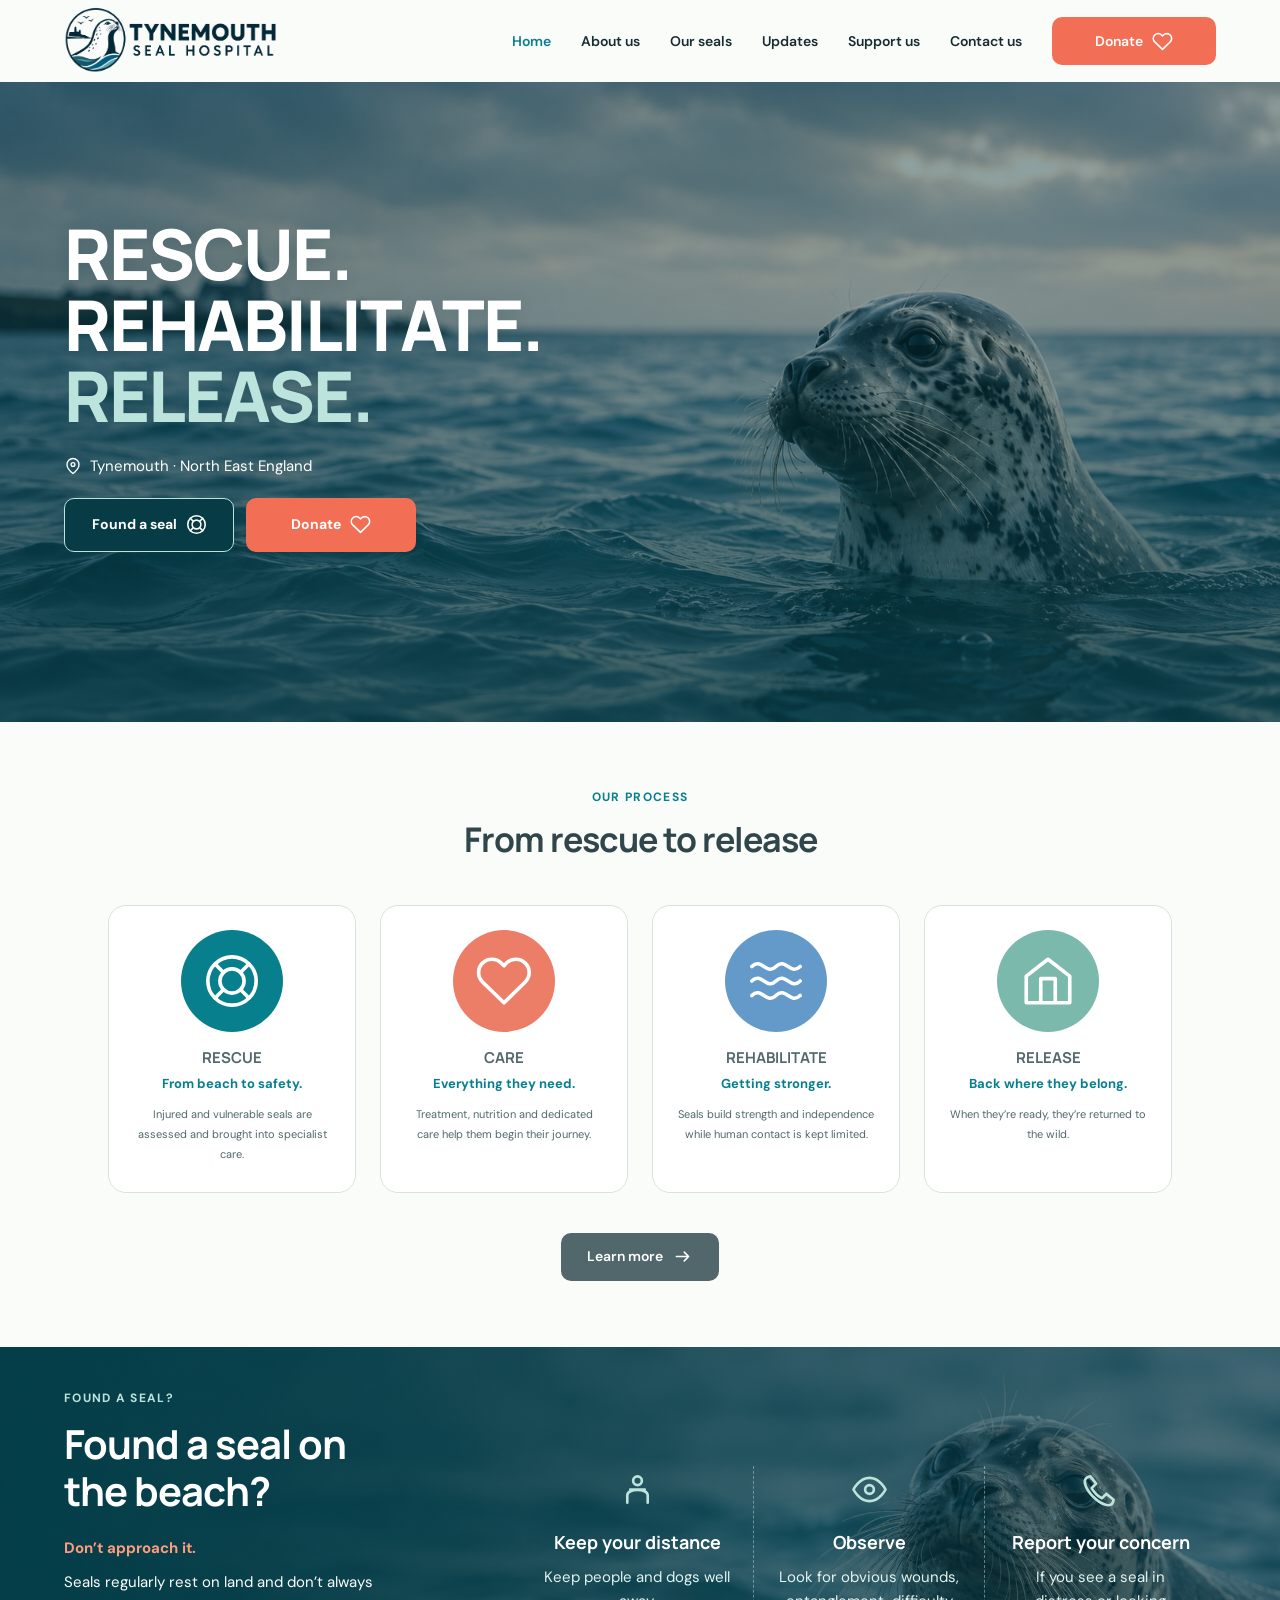
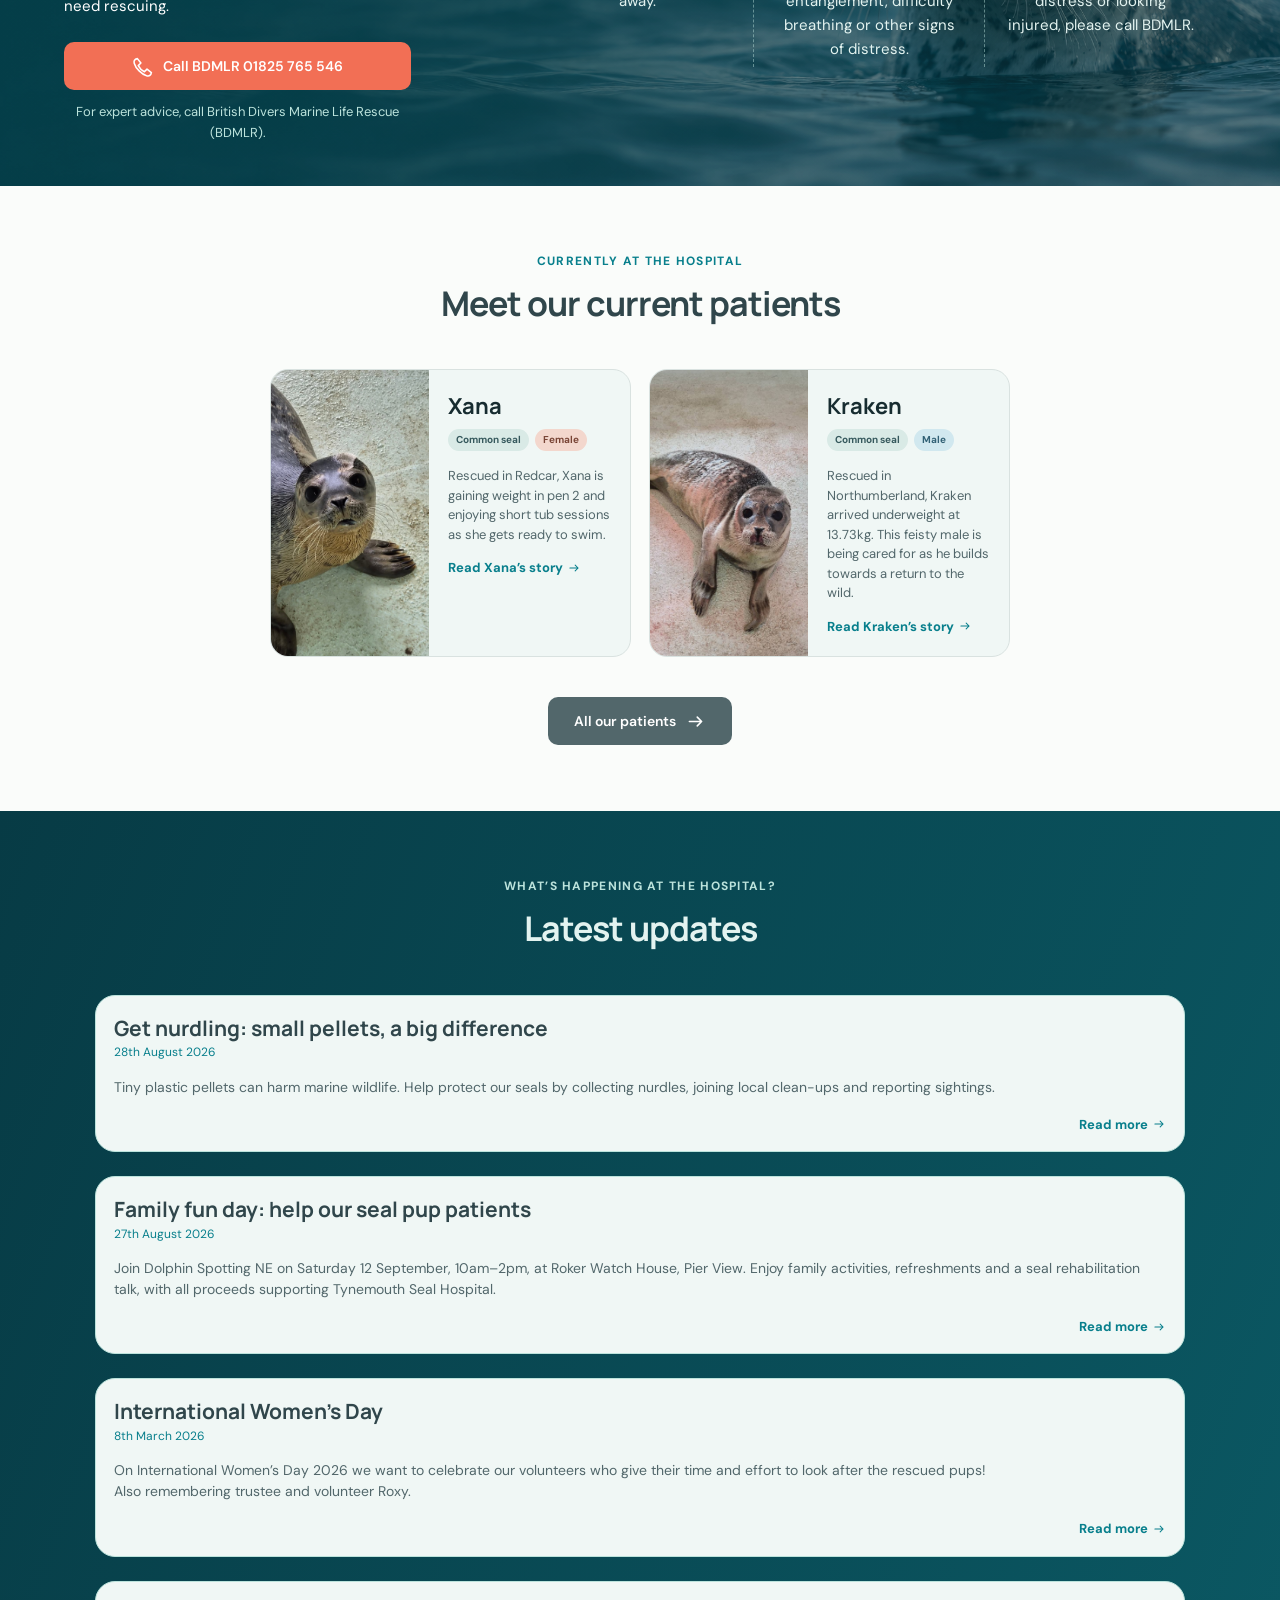
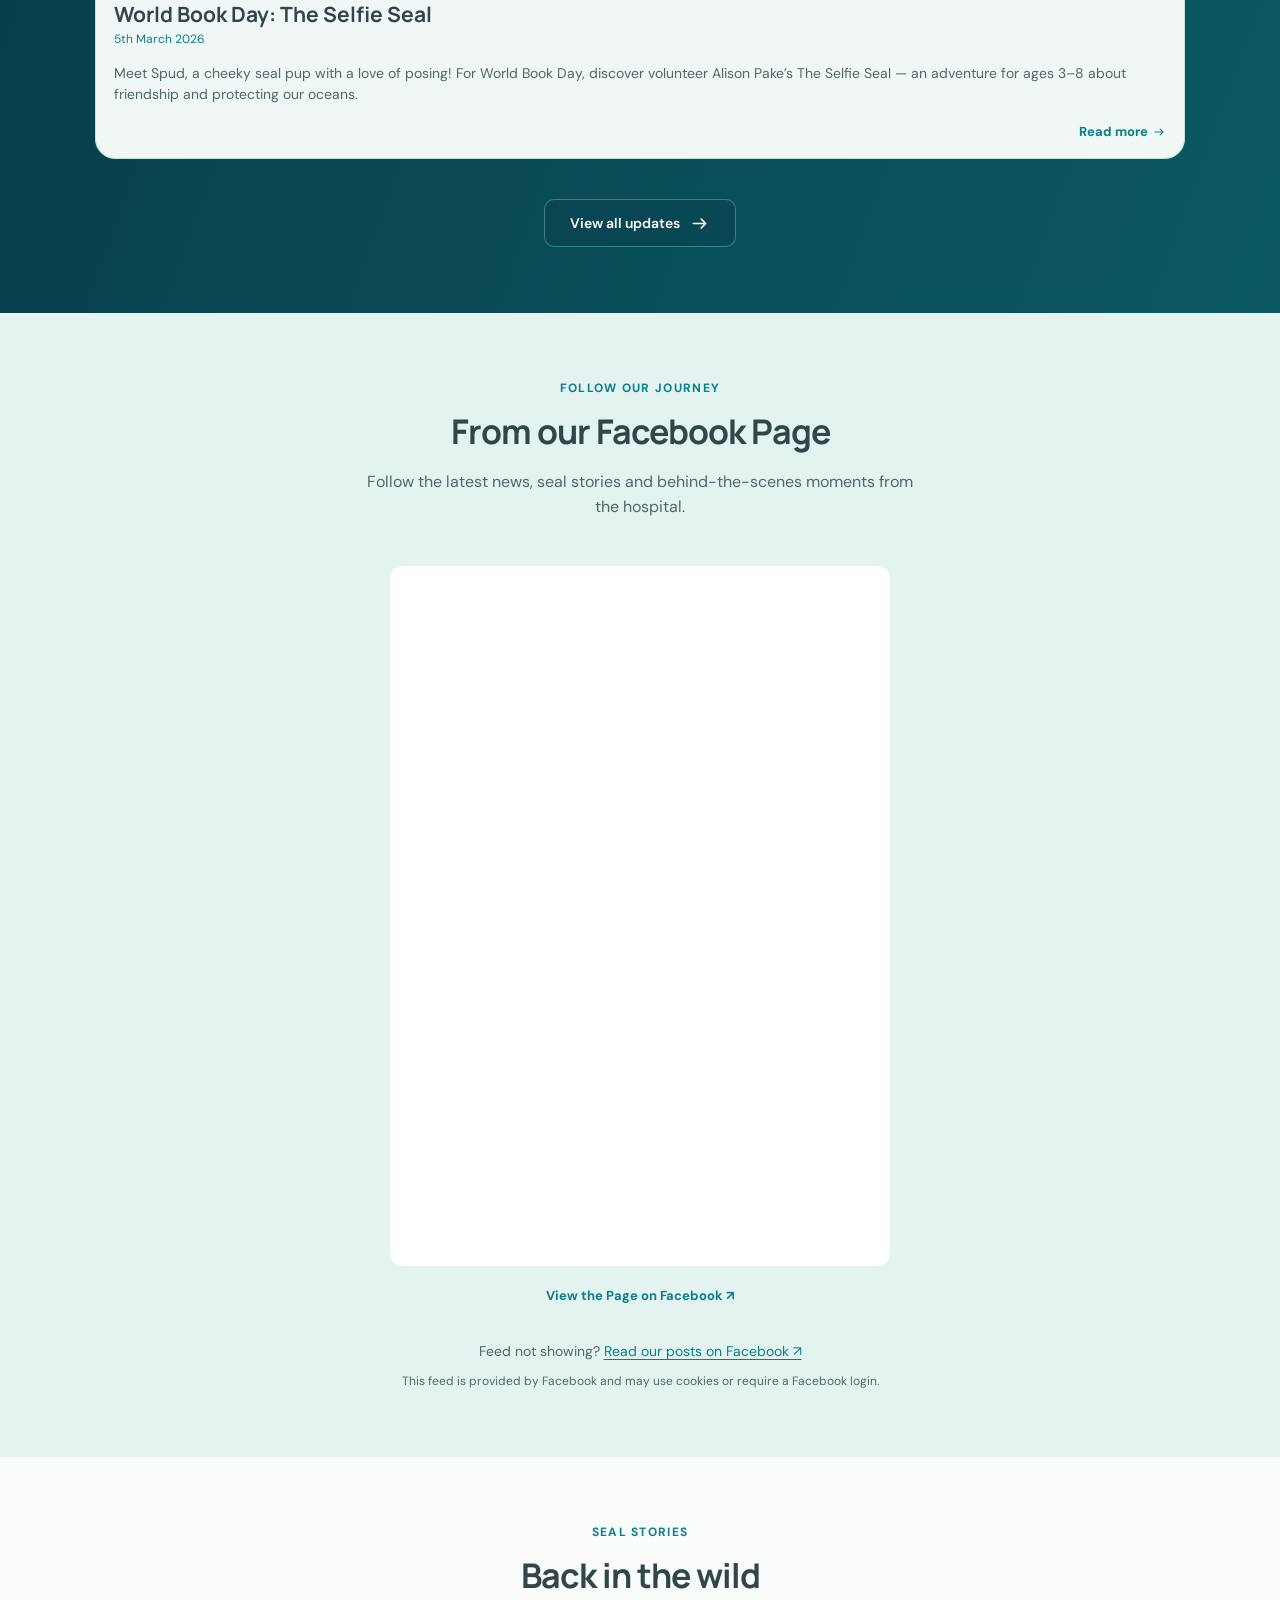
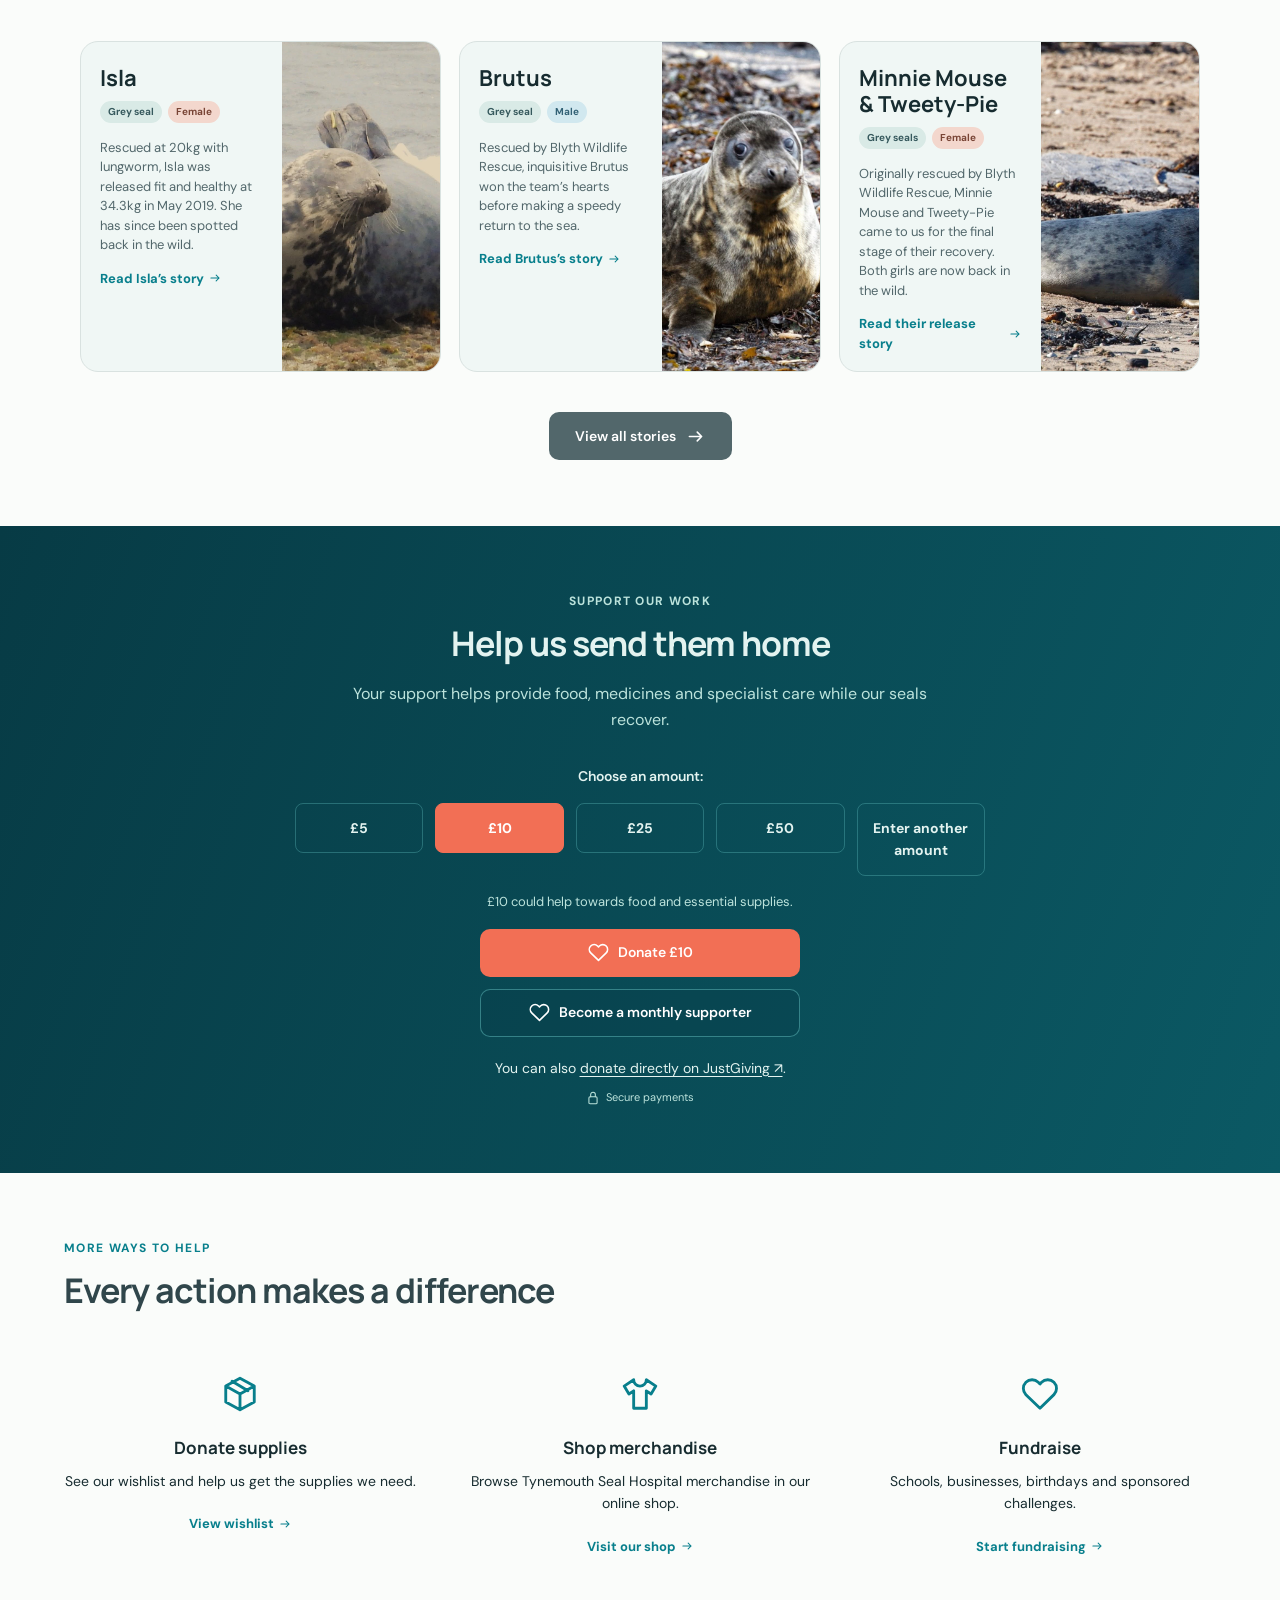
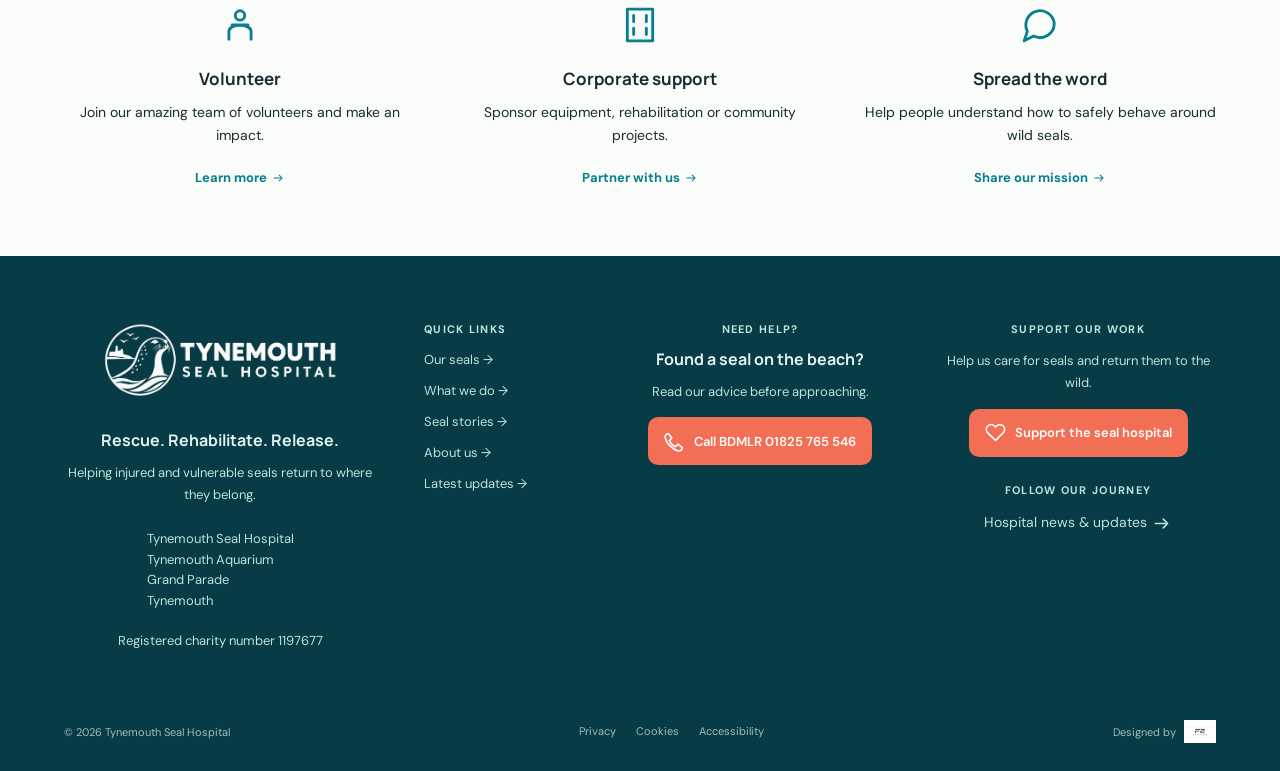
==== commit f72bd3bf: "Updates page, added fun section, added book corenr for book with link to amazon listing. Added favic" ====
--- a/index.html
+++ b/index.html
@@ -8,19 +8,31 @@
 			content="Tynemouth Seal Hospital — rescuing, rehabilitating and releasing seals on the North East coast. Meet our patients and discover how you can help." />
 		<meta name="theme-color" content="#073B45" />
 		<title>Tynemouth Seal Hospital | Rescue. Rehabilitate. Release.</title>
+<link rel="icon" type="image/x-icon" href="favicon.ico?v=de065ad5a11a" />
+<link rel="apple-touch-icon" sizes="180x180" href="Images/apple-touch-icon.png?v=dce4ab00bb22" />
+<link rel="manifest" href="site.webmanifest?v=2ada047489ae" />
+<meta name="apple-mobile-web-app-title" content="Seal Hospital" />
+
 		<link rel="preconnect" href="https://fonts.googleapis.com" />
 		<link rel="preconnect" href="https://fonts.gstatic.com" crossorigin />
-		<link rel="stylesheet" href="https://fonts.googleapis.com/css2?family=DM+Sans:wght@400;500;600;700&amp;family=Manrope:wght@600;700;800&amp;display=swap" />
-		<link rel="stylesheet" href="css/style.css?v=9c164f48b2b2" />
-		<script src="js/content.js?v=f58f6b49f704" defer></script><script src="js/components.js?v=5ca41eb057d1" defer></script><script src="js/main.js?v=182545608dec" defer></script><script src="js/facebook.js?v=53881b20fcad" defer></script>
+		<link
+			rel="stylesheet"
+			href="https://fonts.googleapis.com/css2?family=DM+Sans:wght@400;500;600;700&amp;family=Manrope:wght@600;700;800&amp;display=swap" />
+		<link rel="stylesheet" href="css/style.css?v=a47005d36553" />
+		<script src="js/content.js?v=128a4eb23077" defer></script>
+		<script src="js/components.js?v=429bb6ec955c" defer></script>
+		<script src="js/main.js?v=6502de2d2b18" defer></script>
+		<script src="js/facebook.js?v=53881b20fcad" defer></script>
 	</head>
 	<body>
 		<svg
 			class="svg-library"
 			xmlns="http://www.w3.org/2000/svg"
 			aria-hidden="true">
-			<symbol id="icon-shirt" viewBox="0 0 24 24"><path d="m8 3-6 4 3 5 3-2v11h8V10l3 2 3-5-6-4a4 4 0 0 1-8 0Z" /></symbol>
-<symbol id="icon-heart" viewBox="0 0 24 24">
+			<symbol id="icon-shirt" viewBox="0 0 24 24">
+				<path d="m8 3-6 4 3 5 3-2v11h8V10l3 2 3-5-6-4a4 4 0 0 1-8 0Z" />
+			</symbol>
+			<symbol id="icon-heart" viewBox="0 0 24 24">
 				<path
 					d="M20.8 4.6a5.5 5.5 0 0 0-7.8 0L12 5.7l-1.1-1.1a5.5 5.5 0 0 0-7.8 7.8L12 21l8.8-8.6a5.5 5.5 0 0 0 0-7.8Z" />
 			</symbol>
@@ -83,12 +95,13 @@
 					aria-expanded="false"
 					aria-controls="navigation"
 					type="button">
-					<span class="visually-hidden">Toggle navigation</span><span class="menu-bars" aria-hidden="true"></span>
+					<span class="visually-hidden">Toggle navigation</span
+					><span class="menu-bars" aria-hidden="true"></span>
 				</button>
 				<nav id="navigation" aria-label="Main navigation">
 					<a href="#main" aria-current="page">Home</a
-					><a href="about.html">About us</a><a href="#patients">Our seals</a
-					><a href="#updates">Updates</a><a href="#support">Support us</a
+					><a href="about.html">About us</a><a href="seals.html">Our seals</a
+					><a href="updates.html">Updates</a><a href="#support">Support us</a
 					><a href="#contact">Contact us</a
 					><a class="button button-coral nav-donate" href="#donate"
 						>Donate
@@ -98,7 +111,12 @@
 			</div>
 		</header>
 		<main id="main">
-<noscript><p class="container">Enable JavaScript to view seal profiles, hospital updates and ways to help. Rescue advice and the contact number are available below.</p></noscript>
+			<noscript
+				><p class="container">
+					Enable JavaScript to view seal profiles, hospital updates and ways to
+					help. Rescue advice and the contact number are available below.
+				</p></noscript
+			>
 			<section class="hero" aria-labelledby="hero-title">
 				<div class="container hero-content">
 					<h1 id="hero-title">
@@ -120,12 +138,32 @@
 						></a>
 					</div>
 				</div>
-<nav class="hero-process" aria-label="Our rescue journey">
-<a href="#process-rescue"><span class="process-icon"><svg width="46" height="46" class="icon" aria-hidden="true"><use href="#icon-ring" /></svg></span><span>Rescue</span></a>
-<a href="#process-care"><span class="process-icon"><svg width="46" height="46" class="icon" aria-hidden="true"><use href="#icon-heart" /></svg></span><span>Care</span></a>
-<a href="#process-rehabilitate"><span class="process-icon"><svg width="46" height="46" class="icon" aria-hidden="true"><use href="#icon-waves" /></svg></span><span>Rehab</span></a>
-<a href="#process-release"><span class="process-icon"><svg width="46" height="46" class="icon" aria-hidden="true"><use href="#icon-home" /></svg></span><span>Release</span></a>
-</nav>
+				<nav class="hero-process" aria-label="Our rescue journey">
+					<a href="#process-rescue"
+						><span class="process-icon"
+							><svg width="46" height="46" class="icon" aria-hidden="true">
+								<use href="#icon-ring" /></svg></span
+						><span>Rescue</span></a
+					>
+					<a href="#process-care"
+						><span class="process-icon"
+							><svg width="46" height="46" class="icon" aria-hidden="true">
+								<use href="#icon-heart" /></svg></span
+						><span>Care</span></a
+					>
+					<a href="#process-rehabilitate"
+						><span class="process-icon"
+							><svg width="46" height="46" class="icon" aria-hidden="true">
+								<use href="#icon-waves" /></svg></span
+						><span>Rehab</span></a
+					>
+					<a href="#process-release"
+						><span class="process-icon"
+							><svg width="46" height="46" class="icon" aria-hidden="true">
+								<use href="#icon-home" /></svg></span
+						><span>Release</span></a
+					>
+				</nav>
 			</section>
 			<section id="about" class="section process">
 				<div class="container">
@@ -199,7 +237,6 @@
 						<h2 id="rescue-title">Found a seal on <br />the beach?</h2>
 						<p class="warning">Don’t approach it.</p>
 						<p>Seals regularly rest on land and don’t always need rescuing.</p>
-						
 					</div>
 					<div class="rescue-tips">
 						<article>
@@ -230,7 +267,8 @@
 							</p>
 						</article>
 					</div>
-<div class="rescue-contact"><a class="button button-coral" href="tel:01825765546"
+					<div class="rescue-contact">
+						<a class="button button-coral" href="tel:01825765546"
 							><svg class="icon" aria-hidden="true">
 								<use href="#icon-phone" />
 							</svg>
@@ -238,7 +276,8 @@
 						>
 						<p class="rescue-note">
 							For expert advice, call British Divers Marine Life Rescue (BDMLR).
-						</p></div>
+						</p>
+					</div>
 				</div>
 			</section>
 			<section id="patients" class="section">
@@ -264,29 +303,47 @@
 						<p class="eyebrow">What’s happening at the hospital?</p>
 						<h2>Latest updates</h2>
 					</div>
-					<div data-cards="updates"></div><div class="section-action">
-						<button class="button button-glass" data-collection="updates">
+					<div data-cards="updates"></div>
+					<div class="section-action">
+						<a class="button button-glass" href="updates.html">
 							View all updates
 							<svg class="icon" aria-hidden="true">
 								<use href="#icon-arrow" />
 							</svg>
-						</button>
+						</a>
 					</div>
 				</div>
 			</section>
 
-            <section id="facebook" class="section facebook-section" aria-labelledby="facebook-title">
-                <div class="container">
-                    <div class="section-heading">
-                        <p class="eyebrow">Follow our journey</p>
-                        <h2 id="facebook-title">From our Facebook Page</h2>
-                        <p id="facebook-description">Follow the latest news, seal stories and behind-the-scenes moments from the hospital.</p>
-                    </div>
-                    <div id="facebook-feed"></div>
-                    <p class="facebook-fallback">Feed not showing? <a href="https://www.facebook.com/TynemouthSeal/" target="_blank" rel="noopener noreferrer">Read our posts on Facebook ↗</a></p>
-                    <p class="facebook-notice">This feed is provided by Facebook and may use cookies or require a Facebook login.</p>
-                </div>
-            </section>
+			<section
+				id="facebook"
+				class="section facebook-section"
+				aria-labelledby="facebook-title">
+				<div class="container">
+					<div class="section-heading">
+						<p class="eyebrow">Follow our journey</p>
+						<h2 id="facebook-title">From our Facebook Page</h2>
+						<p id="facebook-description">
+							Follow the latest news, seal stories and behind-the-scenes moments
+							from the hospital.
+						</p>
+					</div>
+					<div id="facebook-feed"></div>
+					<p class="facebook-fallback">
+						Feed not showing?
+						<a
+							href="https://www.facebook.com/TynemouthSeal/"
+							target="_blank"
+							rel="noopener noreferrer"
+							>Read our posts on Facebook ↗</a
+						>
+					</p>
+					<p class="facebook-notice">
+						This feed is provided by Facebook and may use cookies or require a
+						Facebook login.
+					</p>
+				</div>
+			</section>
 			<section id="stories" class="section">
 				<div class="container">
 					<div class="section-heading">
@@ -368,32 +425,54 @@
 							</svg>
 							Become a monthly supporter
 						</button>
-						<p class="justgiving-note">You can also <a href="https://www.justgiving.com/charity/tynemouthsealhospital" target="_blank" rel="noopener noreferrer">donate directly on JustGiving ↗</a>.</p>
-                        <p class="payment-note">
-							<svg class="icon" aria-hidden="true"><use href="#icon-lock" /></svg>
+						<p class="justgiving-note">
+							You can also
+							<a
+								href="https://www.justgiving.com/charity/tynemouthsealhospital"
+								target="_blank"
+								rel="noopener noreferrer"
+								>donate directly on JustGiving ↗</a
+							>.
+						</p>
+						<p class="payment-note">
+							<svg class="icon" aria-hidden="true">
+								<use href="#icon-lock" />
+							</svg>
 							Secure payments
 						</p>
 					</form>
 				</div>
 			</section>
 			<section id="support" class="section help">
-				<div class="container"><details class="support-details" open><summary>More ways to support us <span aria-hidden="true">+</span></summary><div class="support-content">
-					<p class="eyebrow">More ways to help</p>
-					<h2 id="help">Every action makes a difference</h2>
-					<div class="help-grid" data-cards="actions"></div>
-				</div></details></div>
+				<div class="container">
+					<details class="support-details" open>
+						<summary>
+							More ways to support us <span aria-hidden="true">+</span>
+						</summary>
+						<div class="support-content">
+							<p class="eyebrow">More ways to help</p>
+							<h2 id="help">Every action makes a difference</h2>
+							<div class="help-grid" data-cards="actions"></div>
+						</div>
+					</details>
+				</div>
 			</section>
 		</main>
 		<footer id="contact" class="site-footer">
 			<div class="container">
 				<div class="footer-grid">
 					<div class="footer-about">
-						<picture><source media="(max-width: 640px)" srcset="Images/logo_white.png" /><img
-							src="Images/logo_white.png"
-							alt="Tynemouth Seal Hospital"
-							loading="lazy"
-							width="240"
-							height="80" /></picture>
+						<picture
+							><source
+								media="(max-width: 640px)"
+								srcset="Images/logo_white.png" />
+							<img
+								src="Images/logo_white.png"
+								alt="Tynemouth Seal Hospital"
+								loading="lazy"
+								width="240"
+								height="80"
+						/></picture>
 						<h3>Rescue. Rehabilitate. Release.</h3>
 						<p>
 							Helping injured and vulnerable seals return to where they belong.
@@ -402,13 +481,21 @@
 							Tynemouth Seal Hospital<br />Tynemouth Aquarium<br />Grand
 							Parade<br />Tynemouth
 						</address>
-<p class="footer-charity"><a href="https://register-of-charities.charitycommission.gov.uk/en/charity-search/-/charity-details/5191750" target="_blank" rel="noopener noreferrer">Registered charity number 1197677</a></p>
+						<p class="footer-charity">
+							<a
+								href="https://register-of-charities.charitycommission.gov.uk/en/charity-search/-/charity-details/5191750"
+								target="_blank"
+								rel="noopener noreferrer"
+								>Registered charity number 1197677</a
+							>
+						</p>
 					</div>
 					<nav aria-label="Footer navigation">
 						<p class="eyebrow">Quick links</p>
 						<a href="#patients">Our seals →</a><a href="#about">What we do →</a
-						><a href="#stories">Seal stories →</a><a href="about.html">About us →</a
-						><a href="#updates">Latest updates →</a>
+						><a href="#stories">Seal stories →</a
+						><a href="about.html">About us →</a
+						><a href="updates.html">Latest updates →</a>
 					</nav>
 					<div>
 						<p class="eyebrow">Need help?</p>
@@ -433,7 +520,7 @@
 							Support the seal hospital</a
 						>
 						<p class="eyebrow follow-title">Follow our journey</p>
-						<a href="#updates"
+						<a href="updates.html"
 							>Hospital news &amp; updates
 							<svg class="icon" aria-hidden="true">
 								<use href="#icon-arrow" /></svg
--- a/css/style.css
+++ b/css/style.css
@@ -1287,3 +1287,65 @@
  .seal-page-advice .button { width: 100%; }
  .seals-support .button-row { flex-direction: column; }
 }
+
+/* Updates: shared stories, with a little room for seal personality. */
+.updates-hero { padding: 60px 0; background: linear-gradient(115deg, var(--deep), var(--teal)); color: var(--pale); }
+.updates-hero-grid { display: grid; grid-template-columns: 1fr 1fr; gap: 56px; align-items: center; }
+.updates-hero-grid > *, .book-feature > *, .fun-card > * { min-width: 0; }
+.updates-hero .eyebrow { color: var(--mint); }
+.updates-hero h1 { font-size: clamp(40px, 4.8vw, 68px); line-height: 1.12; letter-spacing: -1.8px; }
+.updates-hero h1 span { color: var(--mint); }
+.updates-hero p:not(.eyebrow) { max-width: 500px; margin: 24px 0; font-size: 18px; }
+.updates-hero .button-row { flex-wrap: wrap; }
+.updates-hero figure, .book-feature figure { margin: 0; }
+.updates-hero img { width: 100%; height: 390px; object-fit: cover; border-radius: 70px 20px 20px; }
+.updates-hero figcaption { color: var(--mint); font-size: 12px; margin-top: 12px; }
+.updates-page .section-heading > p:not(.eyebrow) { color: var(--slate); max-width: 640px; margin: 18px auto 0; }
+.news-grid { display: grid; grid-template-columns: repeat(2, minmax(0, 1fr)); gap: 24px; }
+.update-card.news-card { display: grid; grid-template-columns: 38% minmax(0, 1fr); padding: 0; margin: 0; overflow: hidden; border: 1px solid var(--line); border-radius: 18px; background: var(--white); }
+.news-card-visual { background: var(--pale); display: flex; align-items: center; justify-content: center; padding: 12px; }
+.news-card-visual img { display: block; width: 100%; height: auto; object-fit: contain; }
+.news-card-illustration { flex-direction: column; gap: 20px; text-align: center; color: var(--ocean); font-weight: 700; }
+.news-card-illustration svg { width: 64px; height: 64px; }
+.news-card-body { padding: 26px; display: flex; flex-direction: column; align-items: flex-start; }
+.news-card-body h3 { font-size: 22px; line-height: 1.3; }
+.news-card-body time { margin: 8px 0 14px; }
+.news-card-body p { margin-bottom: 18px; line-height: 1.6; }
+.news-card .text-link { float: none; min-height: 44px; margin-top: auto; }
+.updates-releases { background: var(--pale); }
+.book-feature { display: grid; grid-template-columns: minmax(0, .8fr) minmax(0, 1fr); align-items: center; gap: 80px; max-width: 1040px; }
+.book-feature figure { padding: 26px; background: var(--sand); border-radius: 24px; }
+.book-feature img { display: block; width: 100%; height: auto; border-radius: 10px; }
+.book-feature figcaption { font-size: 12px; text-align: center; margin-top: 16px; color: var(--slate); }
+.book-feature h2 { font-size: clamp(32px, 3.4vw, 46px); line-height: 1.18; }
+.book-feature p:not(.eyebrow) { margin: 24px 0; color: var(--slate); }
+.seal-fun { background: var(--sand); }
+.fun-grid { display: grid; grid-template-columns: repeat(2, minmax(0, 1fr)); gap: 28px; }
+.fun-card { display: grid; grid-template-columns: 46% minmax(0, 1fr); background: var(--paper); border: 1px solid var(--line); border-radius: 20px; overflow: hidden; align-items: center; }
+.fun-card > img { display: block; width: 100%; height: auto; }
+.fun-card > div { padding: 24px; }
+.fun-card h3 { font-size: 25px; line-height: 1.25; }
+.fun-card p { margin: 18px 0; color: var(--slate); }
+.fun-card .button { white-space: normal; }
+@media (max-width: 1000px) {
+ .updates-hero-grid { gap: 30px; }
+ .news-card-body { padding: 20px; }
+ .fun-card { grid-template-columns: 1fr; }
+ .fun-card > img { max-height: 350px; object-fit: contain; background: var(--pale); }
+ .book-feature { gap: 40px; }
+}
+@media (max-width: 640px) {
+ .updates-hero { padding: 34px 0; }
+ .updates-hero-grid, .news-grid, .book-feature, .fun-grid { grid-template-columns: minmax(0, 1fr); gap: 26px; }
+ .updates-hero h1 { font-size: clamp(34px, 9vw, 48px); letter-spacing: -1px; }
+ .updates-hero p:not(.eyebrow) { font-size: 16px; }
+ .updates-hero img { height: 245px; border-top-left-radius: 48px; }
+ .updates-hero .button-row { flex-direction: column; }
+ .update-card.news-card { grid-template-columns: minmax(0, 1fr); }
+ .news-card-visual { min-height: 150px; }
+ .news-card-visual img { max-height: 260px; width: auto; max-width: 100%; }
+ .news-card-body h3 { font-size: 23px; }
+ .book-feature figure { max-width: 360px; margin-inline: auto; }
+ .book-feature .button, .fun-card .button { width: 100%; }
+ .fun-card > img { max-height: 380px; }
+}
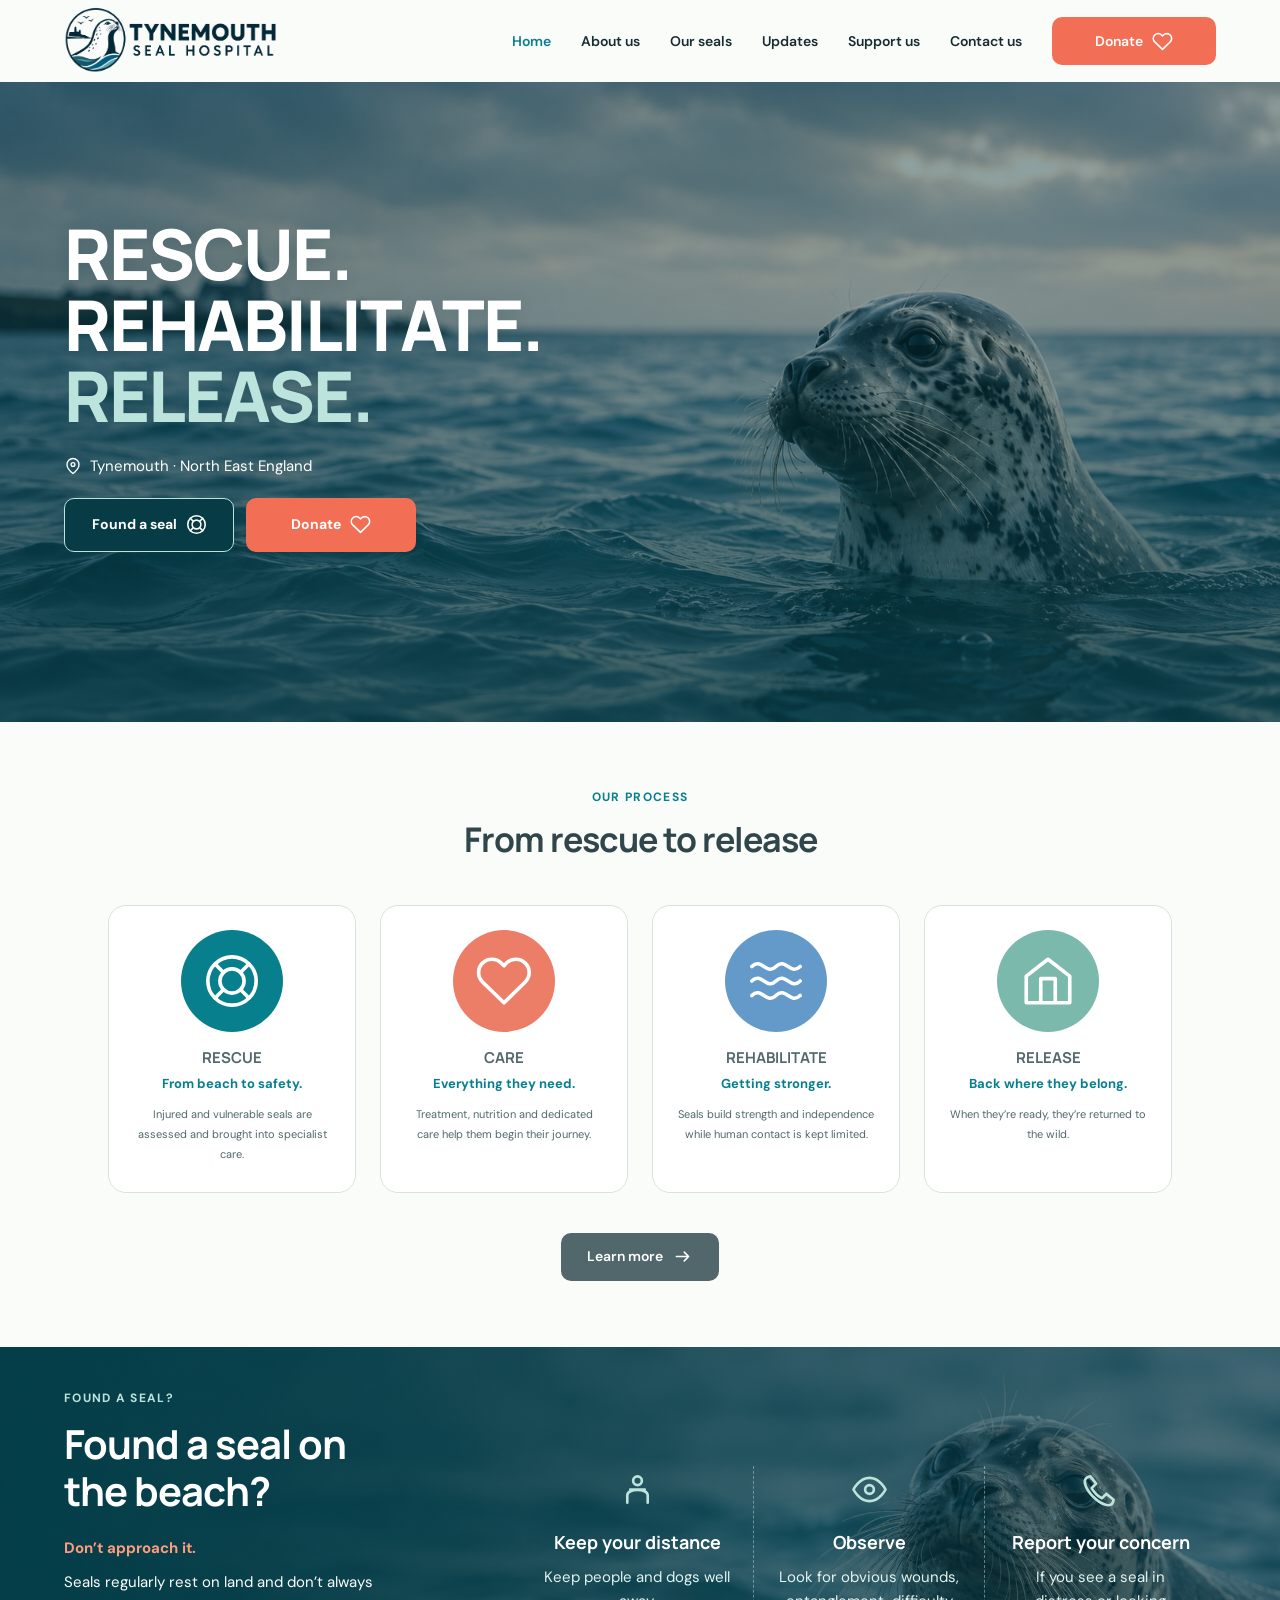
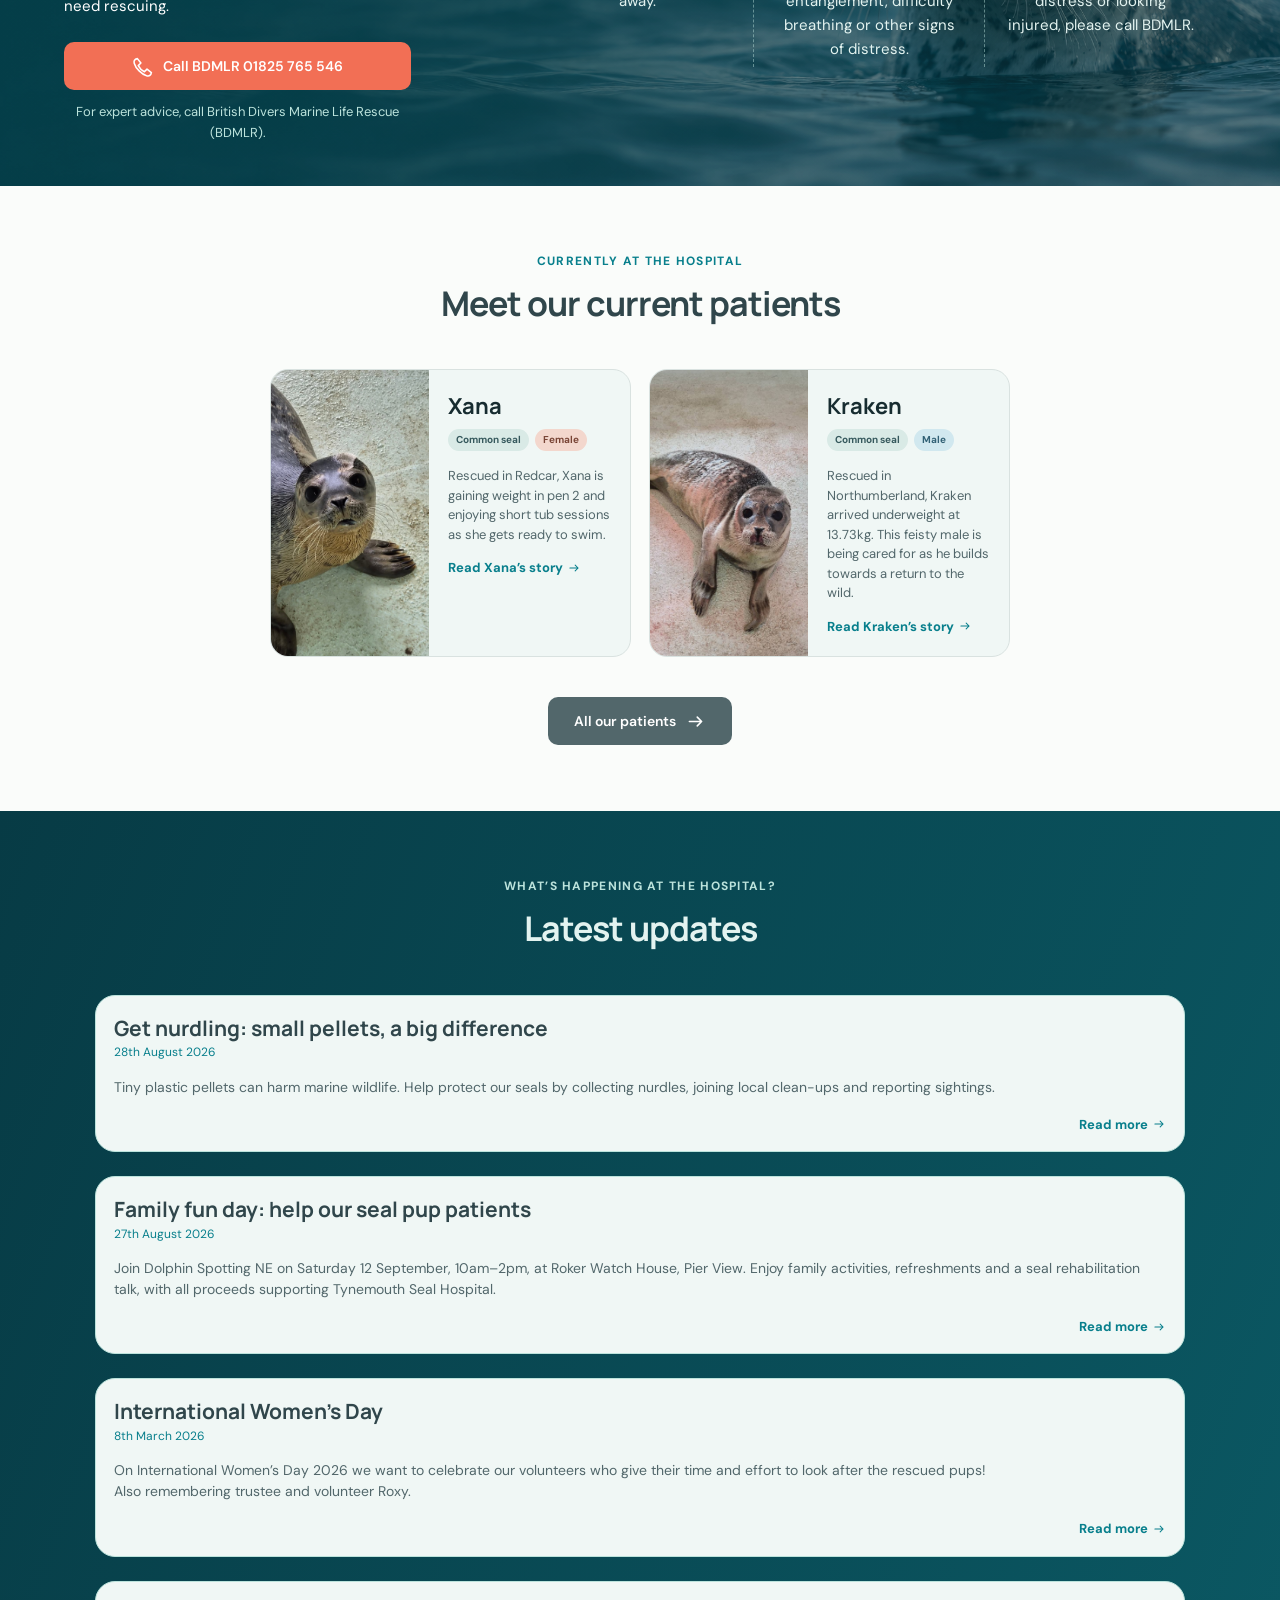
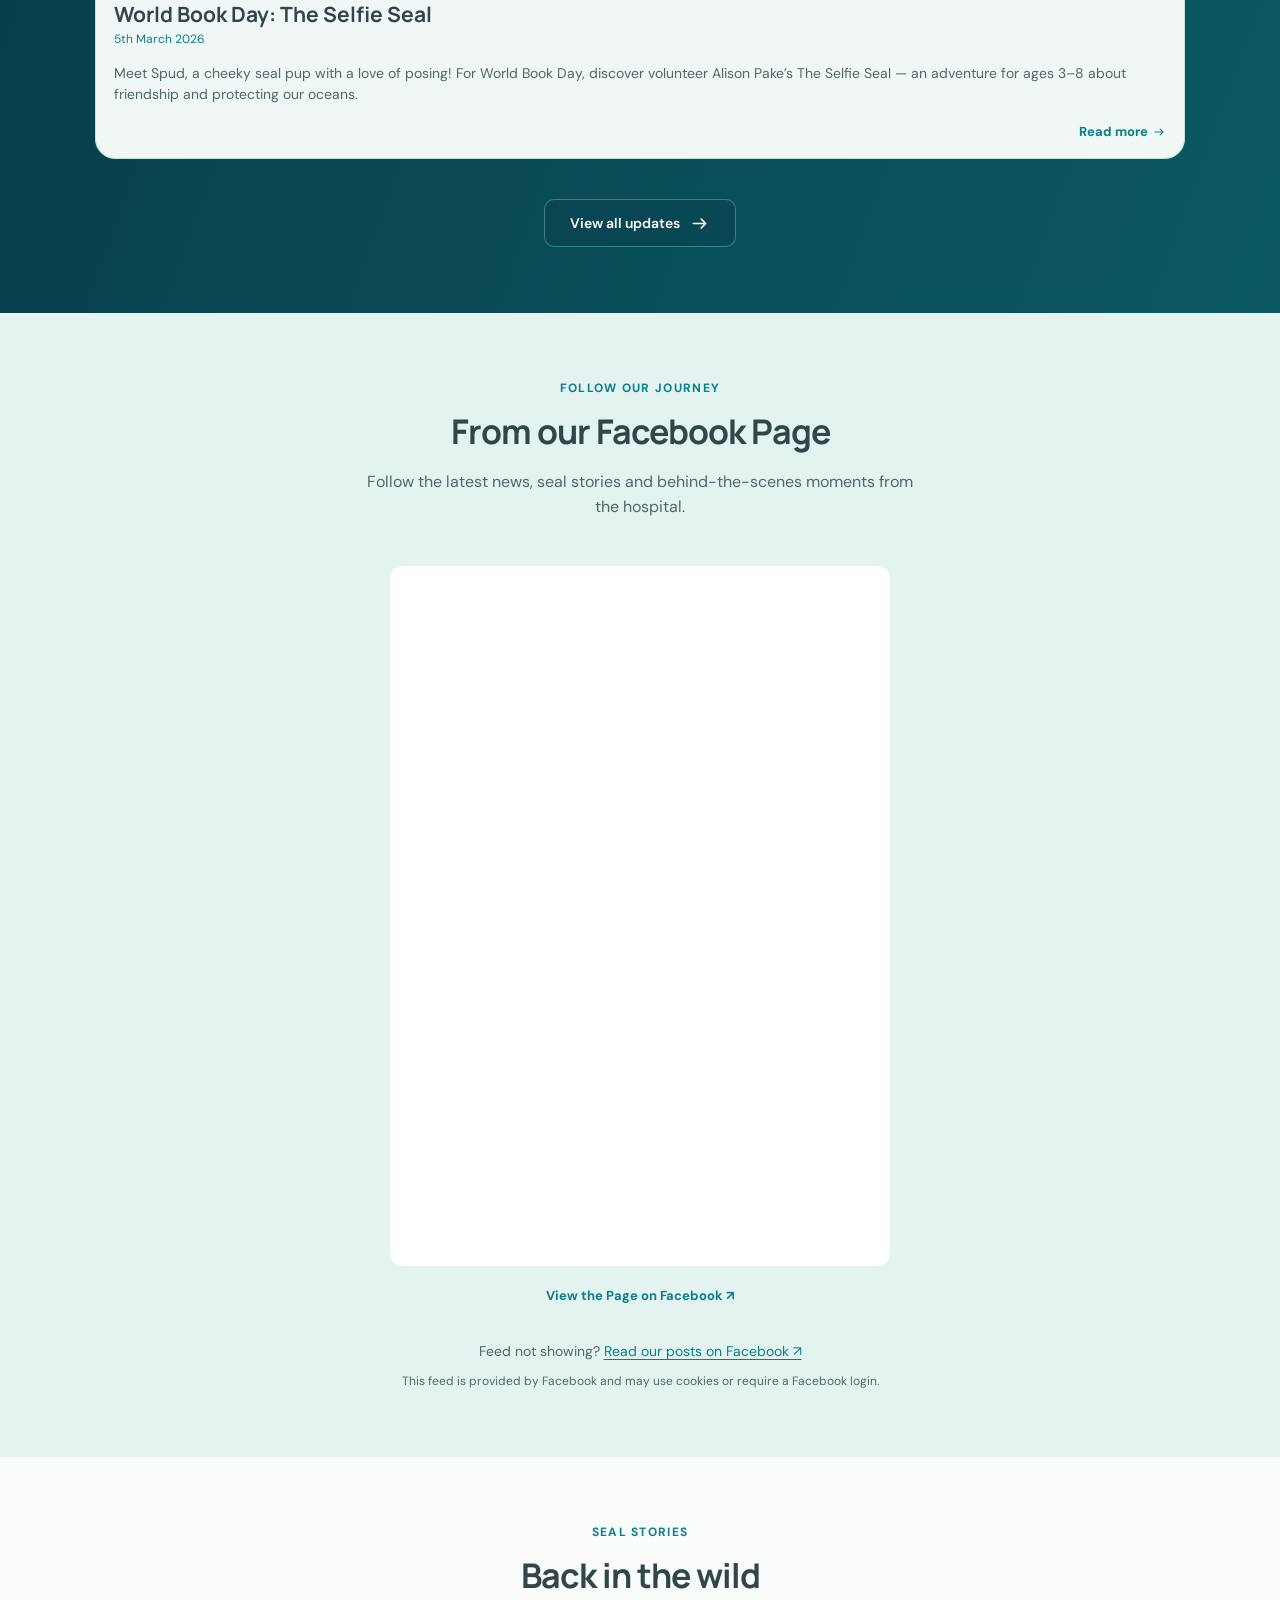
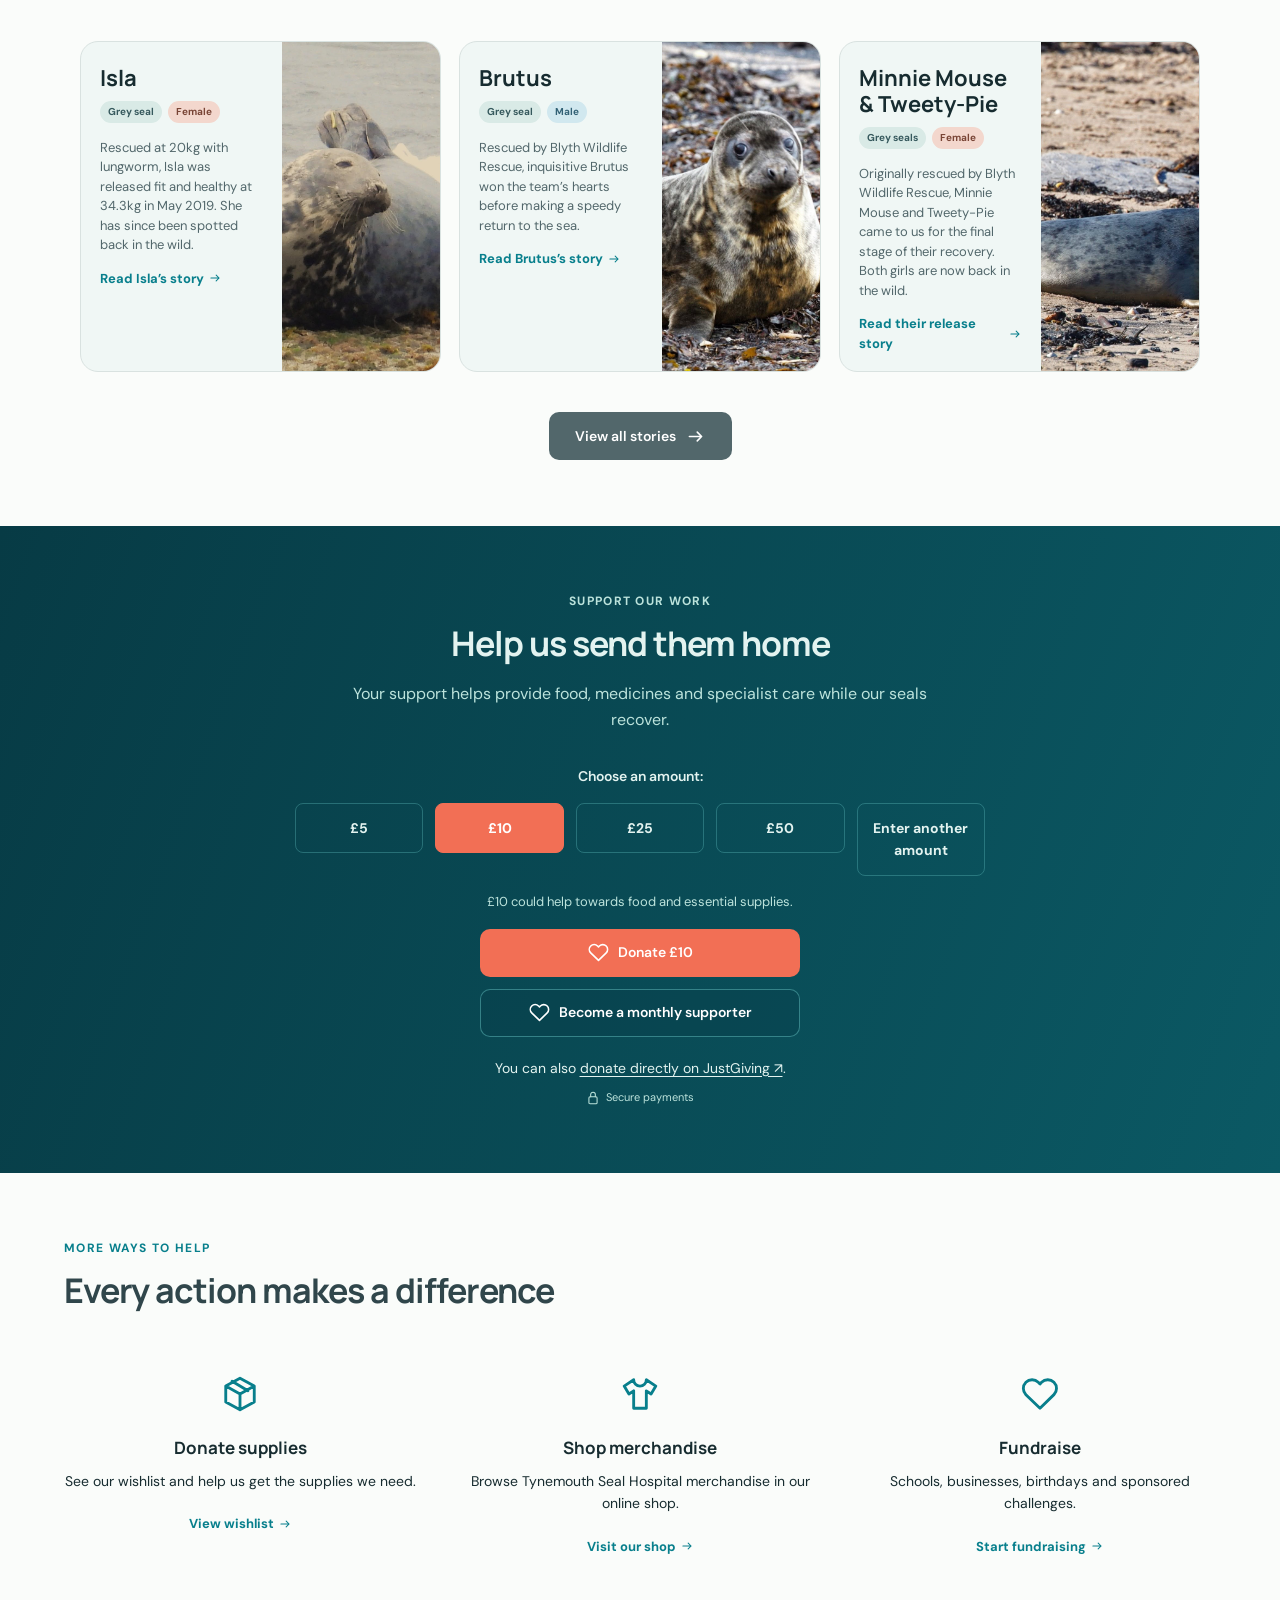
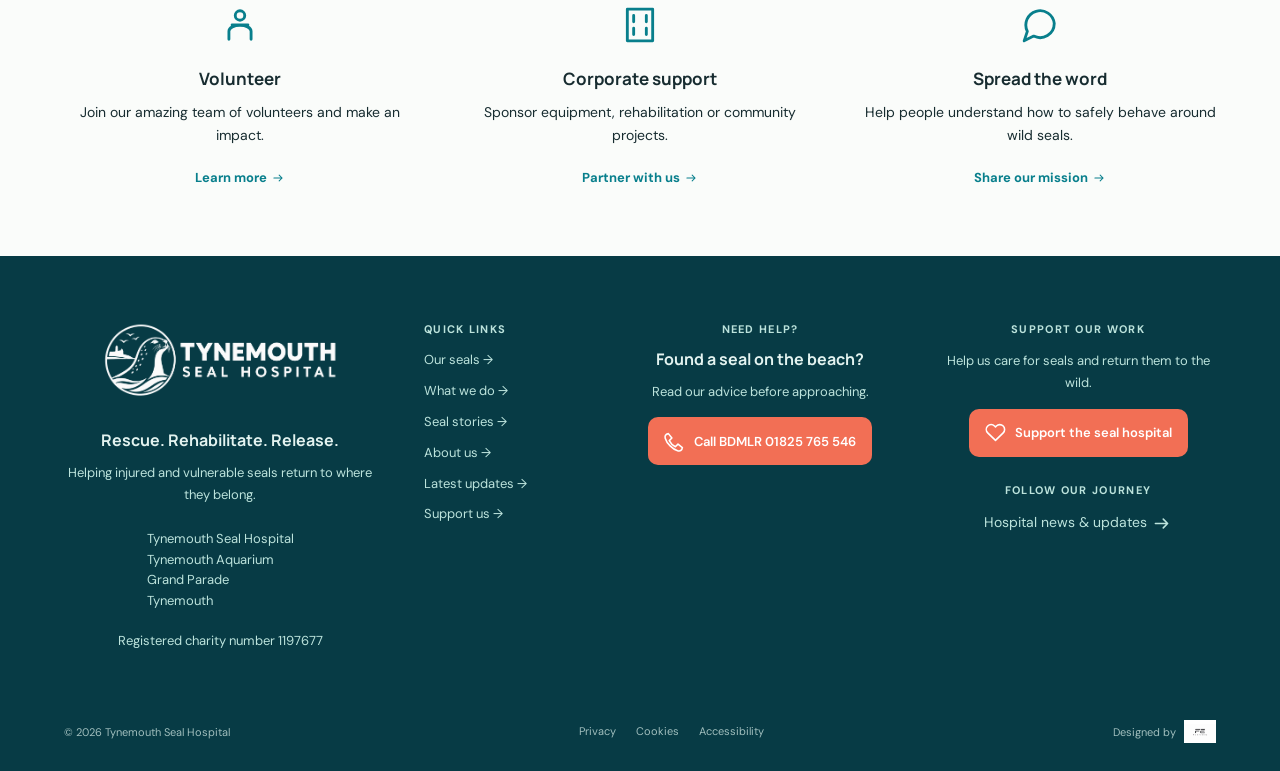
==== commit 2b535e77: "Contact us page, linked to formspree, also added google maps api for map" ====
--- a/index.html
+++ b/index.html
@@ -18,7 +18,7 @@
 		<link
 			rel="stylesheet"
 			href="https://fonts.googleapis.com/css2?family=DM+Sans:wght@400;500;600;700&amp;family=Manrope:wght@600;700;800&amp;display=swap" />
-		<link rel="stylesheet" href="css/style.css?v=a47005d36553" />
+		<link rel="stylesheet" href="css/style.css?v=8b0a8fb69112" />
 		<script src="js/content.js?v=128a4eb23077" defer></script>
 		<script src="js/components.js?v=429bb6ec955c" defer></script>
 		<script src="js/main.js?v=6502de2d2b18" defer></script>
@@ -101,8 +101,8 @@
 				<nav id="navigation" aria-label="Main navigation">
 					<a href="#main" aria-current="page">Home</a
 					><a href="about.html">About us</a><a href="seals.html">Our seals</a
-					><a href="updates.html">Updates</a><a href="#support">Support us</a
-					><a href="#contact">Contact us</a
+					><a href="updates.html">Updates</a><a href="support.html">Support us</a
+					><a href="contact.html">Contact us</a
 					><a class="button button-coral nav-donate" href="#donate"
 						>Donate
 						<svg class="icon" aria-hidden="true"><use href="#icon-heart" /></svg
@@ -495,7 +495,7 @@
 						<a href="#patients">Our seals →</a><a href="#about">What we do →</a
 						><a href="#stories">Seal stories →</a
 						><a href="about.html">About us →</a
-						><a href="updates.html">Latest updates →</a>
+						><a href="updates.html">Latest updates →</a><a href="support.html">Support us →</a>
 					</nav>
 					<div>
 						<p class="eyebrow">Need help?</p>
--- a/css/style.css
+++ b/css/style.css
@@ -1349,3 +1349,227 @@
  .book-feature .button, .fun-card .button { width: 100%; }
  .fun-card > img { max-height: 380px; }
 }
+
+/* Support page: clear routes to donations, supplies and the external shop. */
+.support-hero { padding: 60px 0; color: var(--pale); background: linear-gradient(115deg, var(--deep), var(--teal)); }
+.support-hero-grid { display: grid; grid-template-columns: 1.1fr .9fr; gap: 70px; align-items: center; }
+.support-hero h1 { font-size: clamp(40px, 5vw, 70px); line-height: 1.1; letter-spacing: -1.8px; }
+.support-hero h1 span, .support-hero .eyebrow { color: var(--mint); }
+.support-hero p:not(.eyebrow) { font-size: 18px; max-width: 540px; margin: 25px 0; }
+.support-hero .button-row { flex-wrap: wrap; }
+.support-hero figure { margin: 0; }
+.support-hero img { width: 100%; height: 420px; object-fit: cover; border-radius: 80px 20px 20px; }
+.support-hero figcaption { margin-top: 12px; color: var(--mint); font-size: 12px; }
+.support-page .section-heading > p:not(.eyebrow) { color: var(--slate); max-width: 670px; margin: 18px auto 0; }
+.support-donations { background: var(--pale); }
+.donation-feature { display: grid; grid-template-columns: 1fr 1fr; gap: 80px; align-items: center; }
+.donation-feature h2 { font-size: clamp(32px, 3.5vw, 48px); line-height: 1.2; }
+.donation-feature > div > p:not(.eyebrow) { margin: 24px 0; }
+.donation-benefits { padding-left: 22px; margin: 26px 0; }
+.donation-benefits li { padding-left: 5px; margin: 14px 0; }
+.donation-benefits li::marker { color: var(--ocean); }
+.giving-card { padding: 40px; border: 1px solid var(--line); border-radius: 24px; text-align: center; background: var(--white); box-shadow: 0 12px 38px rgb(7 59 69 / 7%); }
+.giving-card > .icon { width: 44px; height: 44px; color: var(--coral); margin-bottom: 14px; }
+.giving-card h3 { font-size: 36px; line-height: 1.2; }
+.giving-card > .button { width: 100%; min-height: 56px; font-size: 17px; }
+.giving-card .giving-note, .wishlist-card .giving-note { font-size: 13px; color: var(--slate); margin: 16px 0 24px; }
+.giving-recurring { border-top: 1px solid var(--line); padding-top: 24px; }
+.giving-recurring h4 { font-size: 18px; }
+.giving-recurring p { margin: 12px 0; font-size: 14px; color: var(--slate); }
+.giving-card .giving-secure { display: flex; align-items: center; justify-content: center; gap: 7px; font-size: 12px; color: var(--slate); margin-bottom: 0 !important; }
+.giving-secure .icon { width: 16px; height: 16px; flex-shrink: 0; }
+.supplies-layout { display: grid; grid-template-columns: 1.2fr .8fr; gap: 65px; align-items: center; }
+.supplies-layout h3 { font-size: 28px; margin-bottom: 18px; }
+.supply-list { padding: 0; list-style: none; margin: 28px 0; }
+.supply-list li { padding: 18px 0; border-top: 1px solid var(--line); }
+.supply-list strong { display: block; color: var(--deep); margin-bottom: 6px; }
+.supply-list span, .supply-note { color: var(--slate); font-size: 14px; }
+.wishlist-card { border-radius: 22px; padding: 36px; background: var(--sand); }
+.wishlist-card > .icon { width: 44px; height: 44px; color: var(--ocean); margin-bottom: 18px; }
+.wishlist-card > p:not(.eyebrow) { margin: 22px 0; }
+.wishlist-card .button { width: 100%; white-space: normal; }
+.support-shop { background: var(--pale); }
+.merch-grid, .involvement-grid { display: grid; grid-template-columns: repeat(3, minmax(0, 1fr)); gap: 26px; }
+.merch-card { border: 1px solid var(--line); border-radius: 20px; overflow: hidden; background: var(--white); display: flex; flex-direction: column; }
+.merch-art { background: var(--sand); display: grid; place-items: center; height: 185px; color: var(--ocean); }
+.merch-card:nth-child(2) .merch-art { background: var(--mint); }
+.merch-card:nth-child(3) .merch-art { background: var(--deep); color: var(--mint); }
+.merch-art .icon { width: 76px; height: 76px; stroke-width: 1; }
+.merch-body { padding: 28px; flex: 1; display: flex; flex-direction: column; align-items: flex-start; }
+.merch-body h3 { font-size: 26px; line-height: 1.25; }
+.merch-body p:not(.eyebrow) { color: var(--slate); margin: 18px 0; }
+.merch-body .text-link { margin-top: auto; min-height: 44px; }
+.shop-more { display: flex; justify-content: space-between; align-items: center; gap: 30px; border-top: 1px solid var(--line); margin-top: 36px; padding-top: 30px; }
+.shop-more h3 { font-size: 22px; }
+.shop-more p { margin-top: 10px; color: var(--slate); }
+.shop-more .button { flex-shrink: 0; }
+.involvement-grid article { padding: 28px; border: 1px solid var(--line); border-radius: 18px; }
+.involvement-grid .icon { width: 36px; height: 36px; color: var(--ocean); margin-bottom: 18px; }
+.involvement-grid h3 { font-size: 23px; }
+.involvement-grid p { margin: 18px 0; color: var(--slate); }
+.support-page .text-link { min-height: 44px; }
+.support-hero-grid > *, .donation-feature > *, .supplies-layout > * { min-width: 0; }
+@media (max-width: 1000px) {
+ .support-hero-grid, .donation-feature, .supplies-layout { gap: 32px; }
+ .giving-card, .wishlist-card { padding: 28px; }
+ .merch-body, .involvement-grid article { padding: 22px; }
+ .merch-grid, .involvement-grid { gap: 16px; }
+}
+@media (max-width: 760px) {
+ .support-hero { padding: 36px 0; }
+ .support-hero-grid, .donation-feature, .supplies-layout, .merch-grid, .involvement-grid { grid-template-columns: minmax(0, 1fr); }
+ .support-hero h1 { font-size: clamp(36px, 9vw, 54px); letter-spacing: -1px; }
+ .support-hero img { height: 300px; border-top-left-radius: 55px; }
+ .support-hero p:not(.eyebrow) { font-size: 16px; }
+ .support-hero .button-row, .support-page .about-support .button-row { flex-direction: column; }
+ .giving-card h3 { font-size: 31px; }
+ .shop-more { flex-direction: column; align-items: stretch; }
+ .merch-art { height: 150px; }
+ .merch-body .text-link { width: 100%; }
+}
+
+.support-fundraising { background: var(--sand); }
+.fundraising-ideas { display: grid; grid-template-columns: repeat(3, minmax(0, 1fr)); gap: 22px; }
+.fundraising-ideas article, .corporate-options article { padding: 28px; border: 1px solid var(--line); border-radius: 18px; background: var(--paper); }
+.fundraising-ideas h3, .corporate-options h3 { font-size: 23px; line-height: 1.3; }
+.fundraising-ideas p, .corporate-options p { margin-top: 16px; color: var(--slate); }
+.support-callout { background: var(--white); border-radius: 20px; padding: 32px; margin: 32px 0 48px; }
+.support-callout h3, .past-fundraisers > h3 { font-size: 28px; }
+.support-callout p { max-width: 800px; margin: 18px 0 24px; }
+.support-callout .button-row { flex-wrap: wrap; }
+.past-fundraisers > p { margin: 14px 0 26px; color: var(--slate); }
+.past-event-grid { display: grid; grid-template-columns: repeat(2, minmax(0, 1fr)); gap: 26px; }
+.past-event-grid article { border-top: 2px solid var(--ocean); padding-top: 22px; }
+.past-event-grid h4 { font-size: 22px; }
+.past-event-grid p:not(.eyebrow) { margin: 16px 0; }
+.support-split { display: grid; grid-template-columns: .8fr 1.2fr; gap: 65px; align-items: center; }
+.support-split > * { min-width: 0; }
+.support-split figure { margin: 0; }
+.support-split figure img { width: 100%; max-height: 620px; height: auto; object-fit: cover; border-radius: 22px; }
+.support-split figcaption { margin-top: 12px; font-size: 13px; color: var(--slate); }
+.support-split h2 { font-size: clamp(32px, 3.5vw, 44px); line-height: 1.2; }
+.support-split p:not(.eyebrow) { margin: 22px 0; }
+.support-bullet-list { padding-left: 22px; }
+.support-bullet-list li { margin: 12px 0; }
+.support-split .button-row { flex-wrap: wrap; }
+#corporate { background: var(--pale); }
+.corporate-options { display: grid; grid-template-columns: repeat(3, minmax(0, 1fr)); gap: 24px; }
+.support-small { font-size: 13px; color: var(--slate); margin-top: 16px; }
+.share-panel { padding: 36px; background: var(--pale); border-radius: 22px; }
+.share-panel h3, .share-resources h3 { font-size: 27px; }
+.share-panel > p, .share-resources p { margin: 16px 0 24px; }
+.share-panel .button-row { flex-wrap: wrap; }
+.share-url-label { display: block; font-weight: 700; font-size: 14px; margin: 24px 0 8px; }
+#share-url { display: block; width: 100%; max-width: 650px; padding: 14px; border: 1px solid var(--slate); border-radius: 8px; font: inherit; color: var(--deep); background: var(--white); }
+.social-follow { display: flex; flex-wrap: wrap; gap: 16px 28px; border-top: 1px solid var(--line); padding-top: 20px; }
+.share-resources { display: grid; grid-template-columns: .8fr 1.2fr; gap: 50px; margin-top: 40px; }
+.poster-downloads { display: grid; grid-template-columns: repeat(2, minmax(0, 1fr)); gap: 20px; }
+.poster-downloads img { width: 100%; height: auto; display: block; border-radius: 12px; }
+.poster-downloads span { display: block; padding: 14px 0; color: var(--ocean); font-size: 14px; font-weight: 700; }
+@media (max-width: 1000px) {
+ .fundraising-ideas { grid-template-columns: repeat(2, minmax(0, 1fr)); }
+ .support-split { gap: 32px; }
+ .corporate-options { gap: 16px; }
+ .corporate-options article { padding: 22px; }
+}
+@media (max-width: 760px) {
+ .fundraising-ideas, .past-event-grid, .support-split, .corporate-options, .share-resources { grid-template-columns: minmax(0, 1fr); }
+ .support-callout, .share-panel { padding: 24px; }
+ .share-panel .button-row, .support-callout .button-row { flex-direction: column; }
+ .support-split figure img { max-height: 400px; object-position: center 35%; }
+ .poster-downloads { gap: 12px; }
+ .share-resources { gap: 30px; }
+}
+
+/* Contact: accessible enquiries and location details side by side. */
+.contact-hero { background: linear-gradient(110deg, var(--deep), var(--teal)); padding: 65px 0; color: var(--pale); }
+.contact-hero .eyebrow, .contact-hero h1 span { color: var(--mint); }
+.contact-hero h1 { font-size: clamp(42px, 5vw, 70px); line-height: 1.1; letter-spacing: -1.5px; }
+.contact-hero p:not(.eyebrow) { max-width: 650px; margin-top: 25px; font-size: 18px; }
+.contact-urgent { background: var(--sand); padding: 28px 0; }
+.contact-urgent > .container { display: flex; align-items: center; justify-content: space-between; gap: 40px; }
+.contact-urgent h2 { font-size: 23px; }
+.contact-urgent p { margin-top: 12px; max-width: 730px; font-size: 15px; }
+.contact-urgent .button { flex-shrink: 0; }
+.contact-layout { display: grid; grid-template-columns: .8fr 1.2fr; gap: 75px; align-items: start; }
+.contact-information h2 { font-size: clamp(34px, 3.8vw, 48px); line-height: 1.2; }
+.contact-information > p:not(.eyebrow) { margin: 24px 0; color: var(--slate); }
+.contact-methods { margin: 32px 0; }
+.contact-methods dt { font-weight: 700; font-size: 14px; margin-top: 24px; }
+.contact-methods dd { margin: 7px 0 0; overflow-wrap: anywhere; }
+.contact-methods a { color: var(--ocean); text-decoration: underline; text-underline-offset: 4px; display: inline-block; padding: 6px 0; }
+.contact-methods dd span { display: block; font-size: 13px; color: var(--slate); }
+.contact-visit-note { background: var(--pale); padding: 26px; border-radius: 18px; }
+.contact-visit-note h3 { font-size: 23px; }
+.contact-visit-note p { margin: 16px 0; }
+.contact-form-card { padding: 38px; border: 1px solid var(--line); background: var(--white); border-radius: 24px; }
+.contact-form-card h2 { font-size: 30px; }
+.contact-form-card > p { font-size: 14px; color: var(--slate); margin: 12px 0 26px; }
+.contact-fields { display: grid; grid-template-columns: repeat(2, minmax(0, 1fr)); gap: 0 20px; }
+.form-field { margin-bottom: 22px; min-width: 0; }
+.form-field label { display: block; font-weight: 700; margin-bottom: 9px; font-size: 15px; }
+.form-field .optional { color: var(--slate); font-weight: 400; font-size: 13px; }
+.form-field input, .form-field select, .form-field textarea { width: 100%; min-height: 48px; padding: 12px; border: 1px solid var(--slate); border-radius: 8px; font: inherit; background: var(--paper); color: var(--ink); }
+.form-field textarea { resize: vertical; min-height: 170px; }
+.form-field :is(input, select, textarea):focus { outline: 3px solid var(--aqua); outline-offset: 3px; }
+.field-help, .form-privacy { font-size: 13px; color: var(--slate); line-height: 1.6; }
+.field-help { margin-top: 8px; }
+.form-privacy { margin: 20px 0; }
+.form-honeypot { display: none; }
+#contact-submit { width: 100%; min-height: 52px; }
+#contact-submit:disabled { opacity: .7; cursor: wait; }
+.contact-status { margin-top: 18px; font-size: 14px; border-radius: 8px; }
+.contact-status:empty { margin: 0; }
+.contact-status[data-state="success"] { padding: 16px; background: var(--pale); color: var(--deep); }
+.contact-status[data-state="error"] { padding: 16px; border: 1px solid var(--coral-dark); background: var(--sand); color: var(--ink); }
+.contact-location { background: var(--pale); }
+.location-grid { display: grid; grid-template-columns: .7fr 1.3fr; gap: 45px; align-items: start; }
+.location-address h3 { font-size: 25px; }
+.location-address address { font-style: normal; line-height: 1.8; margin: 22px 0; }
+.location-address p { color: var(--slate); margin: 20px 0; }
+.location-address .text-link { display: flex; min-height: 44px; margin-top: 16px; }
+.location-map iframe { display: block; width: 100%; height: 480px; border: 0; border-radius: 20px; background: var(--line); }
+.map-note { font-size: 12px; margin-top: 14px; color: var(--slate); }
+.contact-layout > *, .location-grid > * { min-width: 0; }
+@media (max-width: 1000px) {
+ .contact-layout { gap: 35px; }
+ .contact-form-card { padding: 26px; }
+ .contact-urgent > .container { align-items: flex-start; flex-direction: column; gap: 22px; }
+ .location-grid { gap: 28px; }
+}
+@media (max-width: 760px) {
+ .contact-hero { padding: 40px 0; }
+ .contact-hero p:not(.eyebrow) { font-size: 16px; }
+ .contact-layout, .location-grid, .contact-fields { grid-template-columns: minmax(0, 1fr); }
+ .contact-information h2 br { display: none; }
+ .contact-urgent .button { width: 100%; }
+ .contact-form-card { padding: 24px; }
+ .location-map iframe { height: 340px; }
+}
+
+/* Featured clothing first, followed by four smaller shop collections. */
+.merch-product-image { background: var(--white); padding: 20px; }
+.merch-product-image img { display: block; width: 100%; height: 300px; object-fit: contain; }
+.merch-secondary { grid-template-columns: repeat(4, minmax(0, 1fr)); margin-top: 28px; gap: 20px; }
+.merch-secondary .merch-product-image { padding: 16px; }
+.merch-secondary .merch-product-image img { height: 200px; }
+.merch-secondary .merch-body { padding: 22px; }
+.merch-secondary h3 { font-size: 23px; }
+.merch-secondary p { font-size: 14px; }
+@media (max-width: 1000px) {
+ .merch-product-image img { height: 245px; }
+ .merch-secondary { grid-template-columns: repeat(2, minmax(0, 1fr)); }
+}
+@media (max-width: 760px) {
+ .merch-featured { grid-template-columns: minmax(0, 1fr); }
+ .merch-product-image img { height: 290px; }
+ .merch-secondary { gap: 14px; }
+ .merch-secondary .merch-product-image { padding: 10px; }
+ .merch-secondary .merch-product-image img { height: 160px; }
+ .merch-secondary .merch-body { padding: 16px; }
+ .merch-secondary h3 { font-size: 20px; }
+}
+@media (max-width: 380px) {
+ .merch-secondary { grid-template-columns: minmax(0, 1fr); }
+ .merch-secondary .merch-product-image img { height: 220px; }
+}
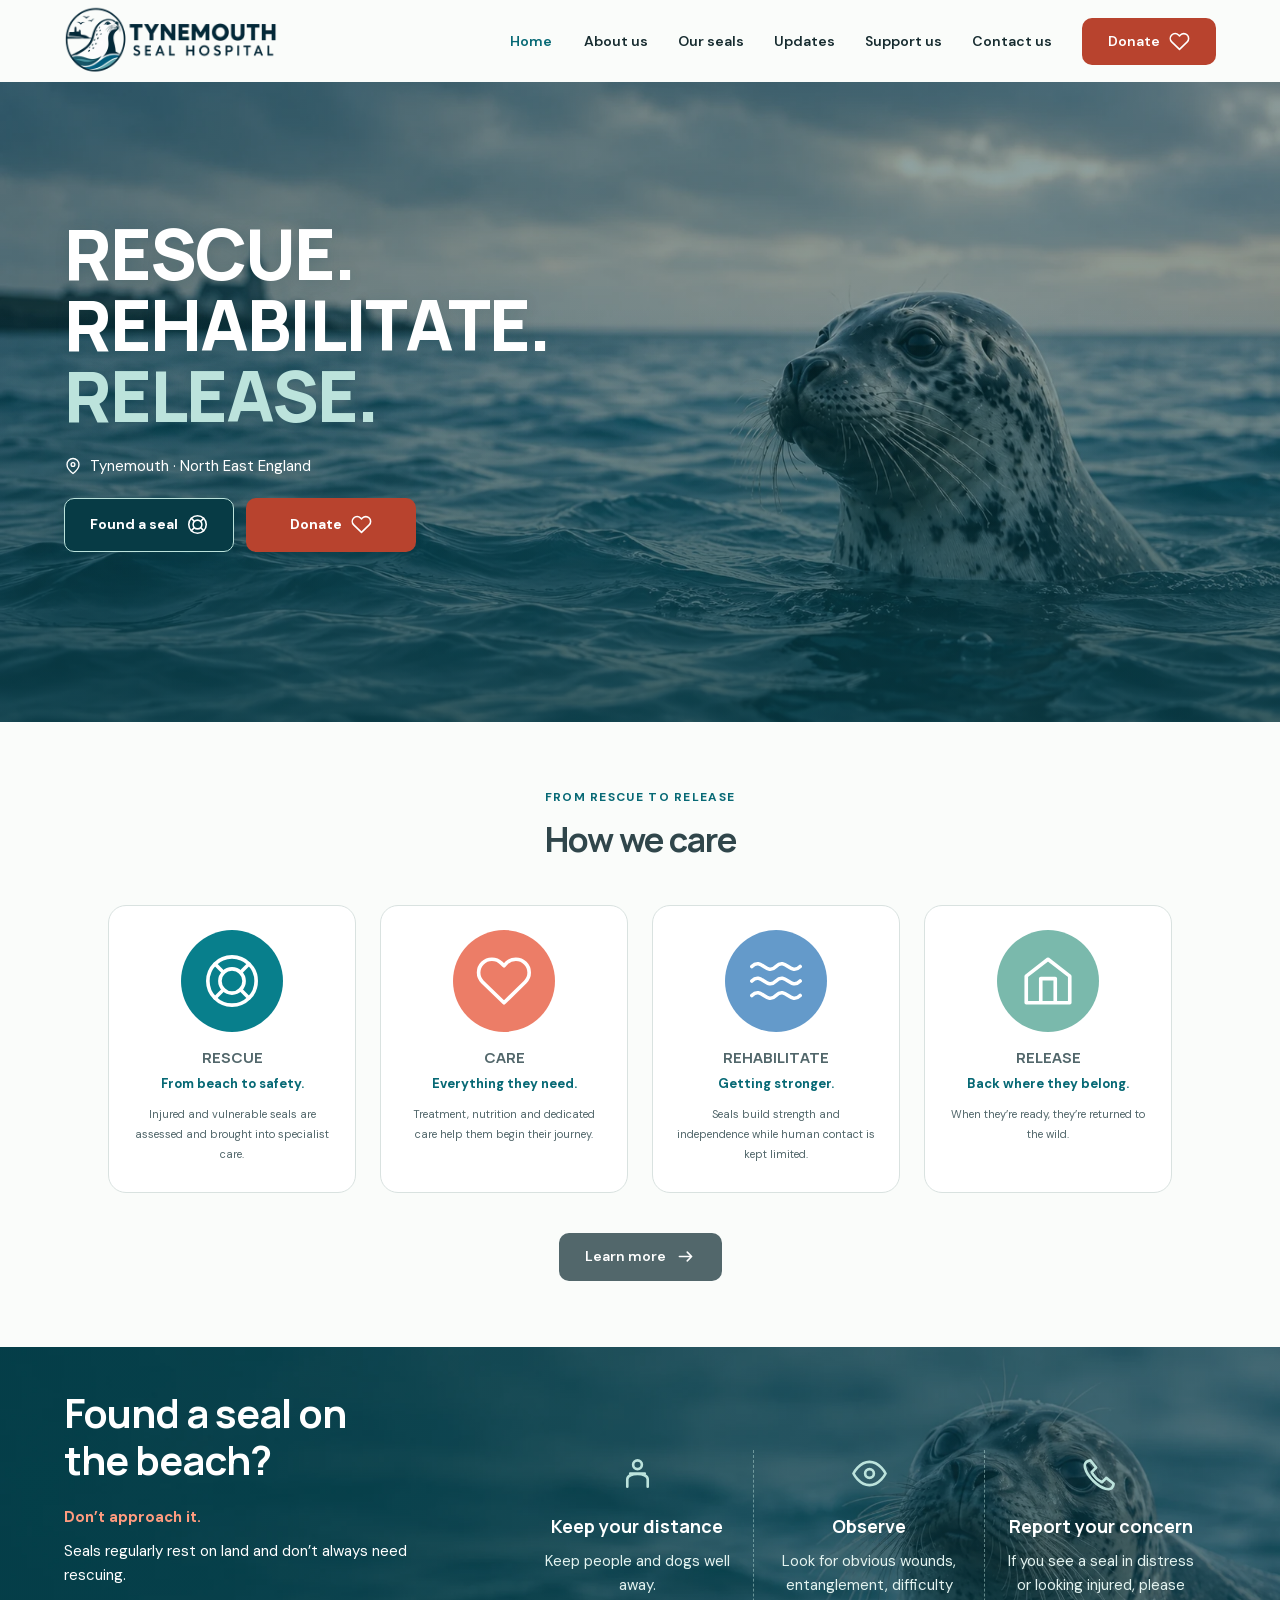
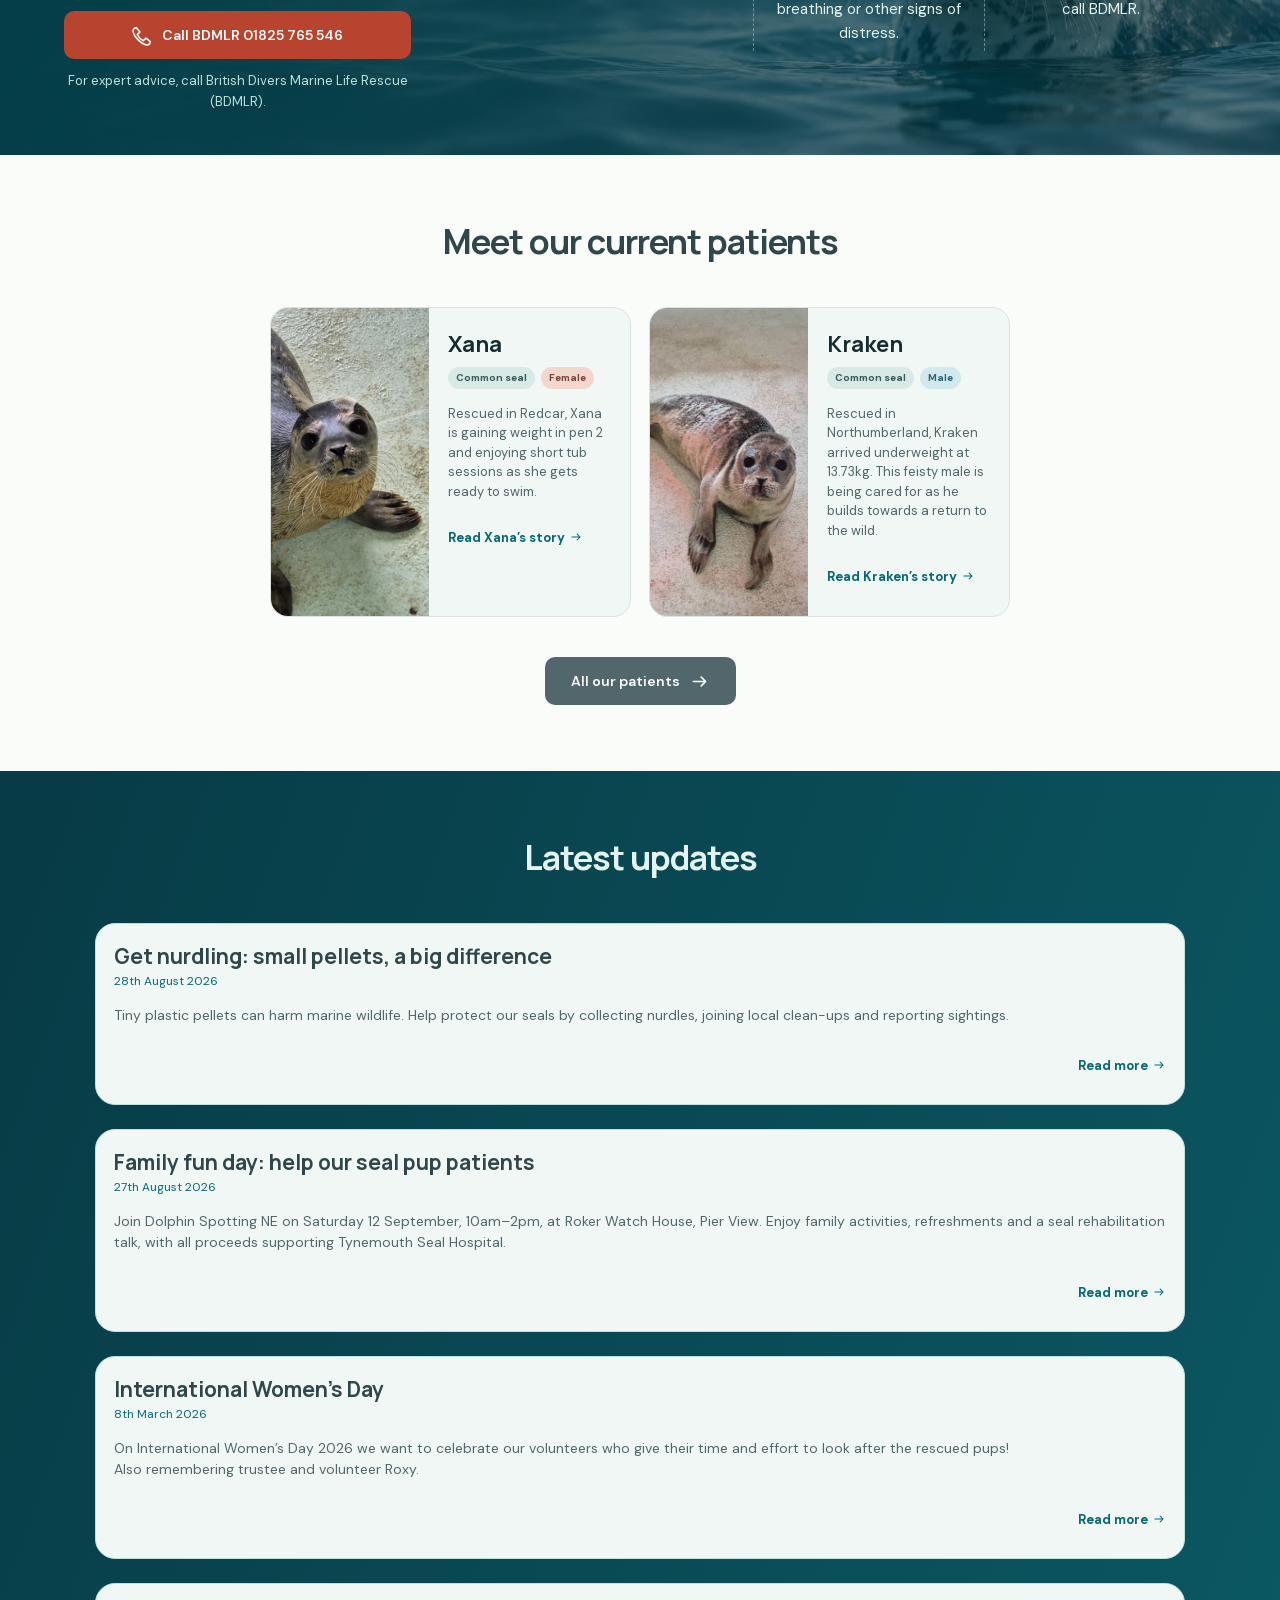
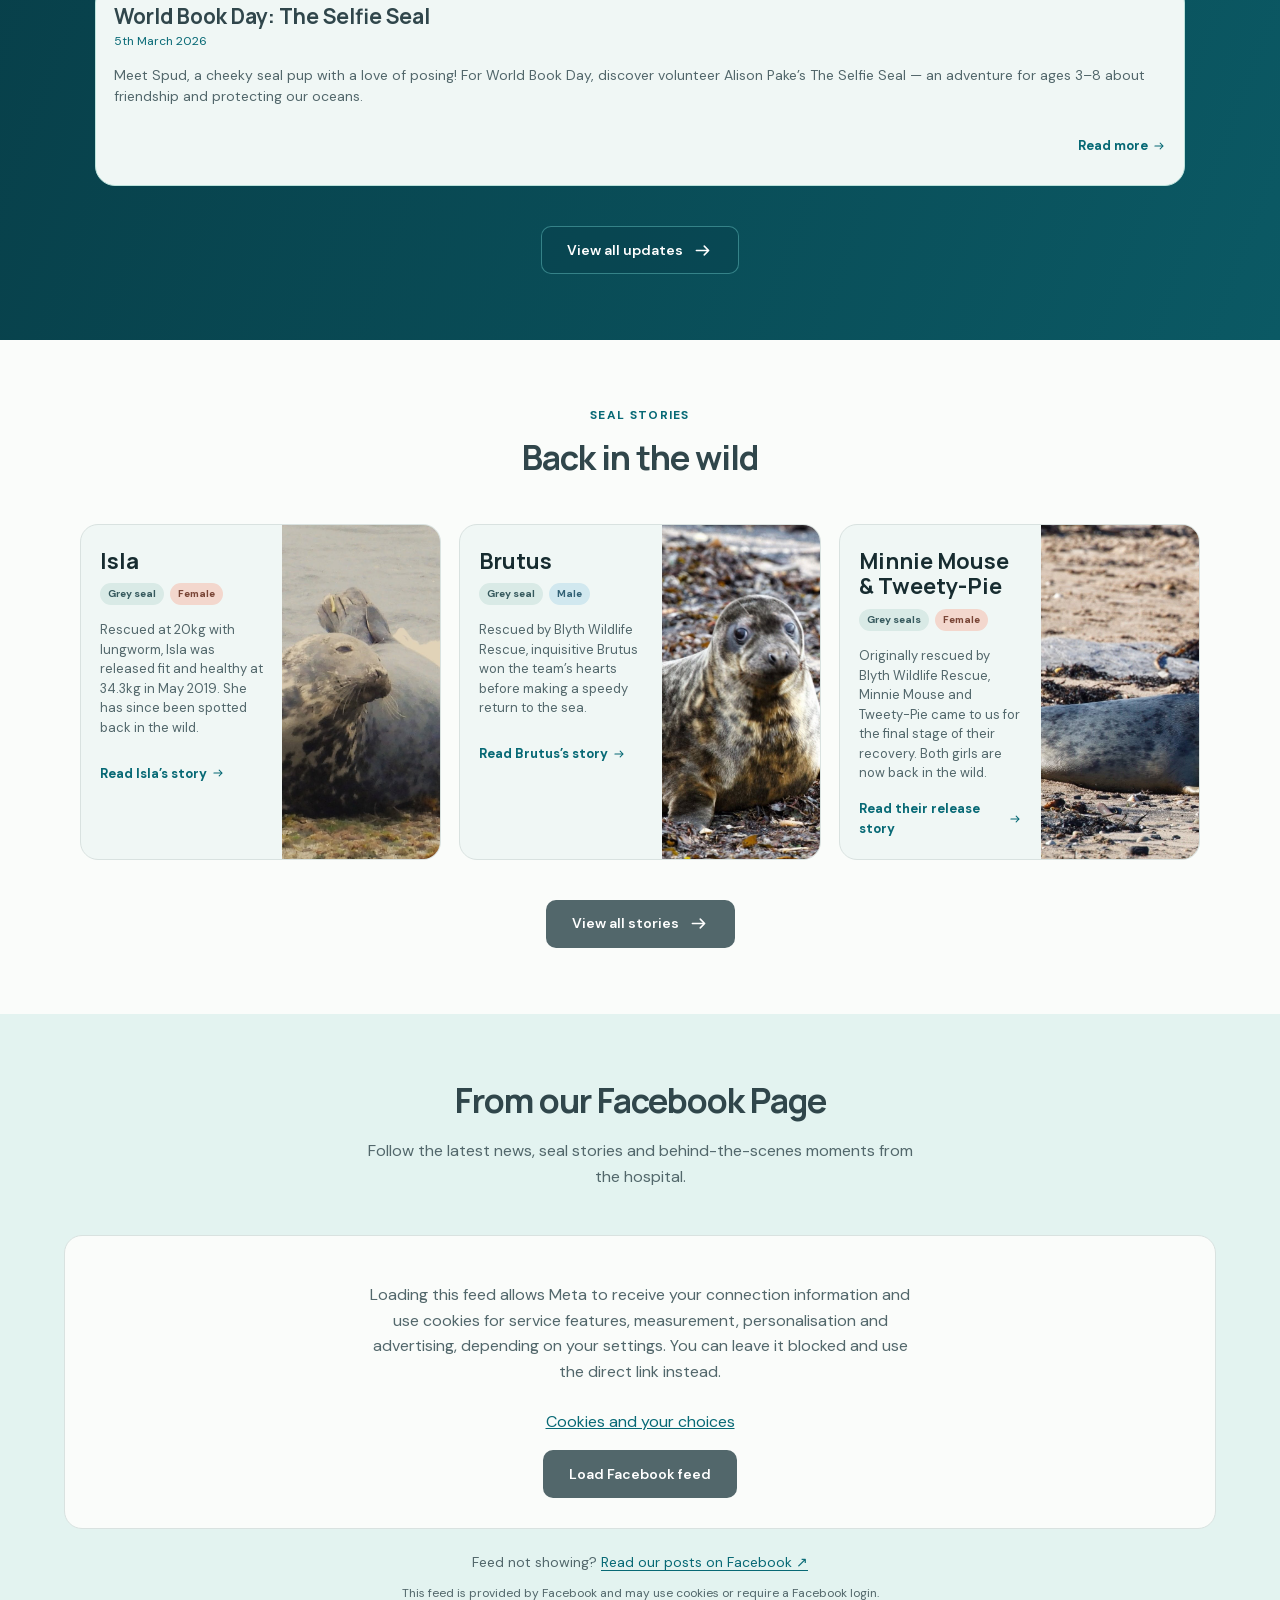
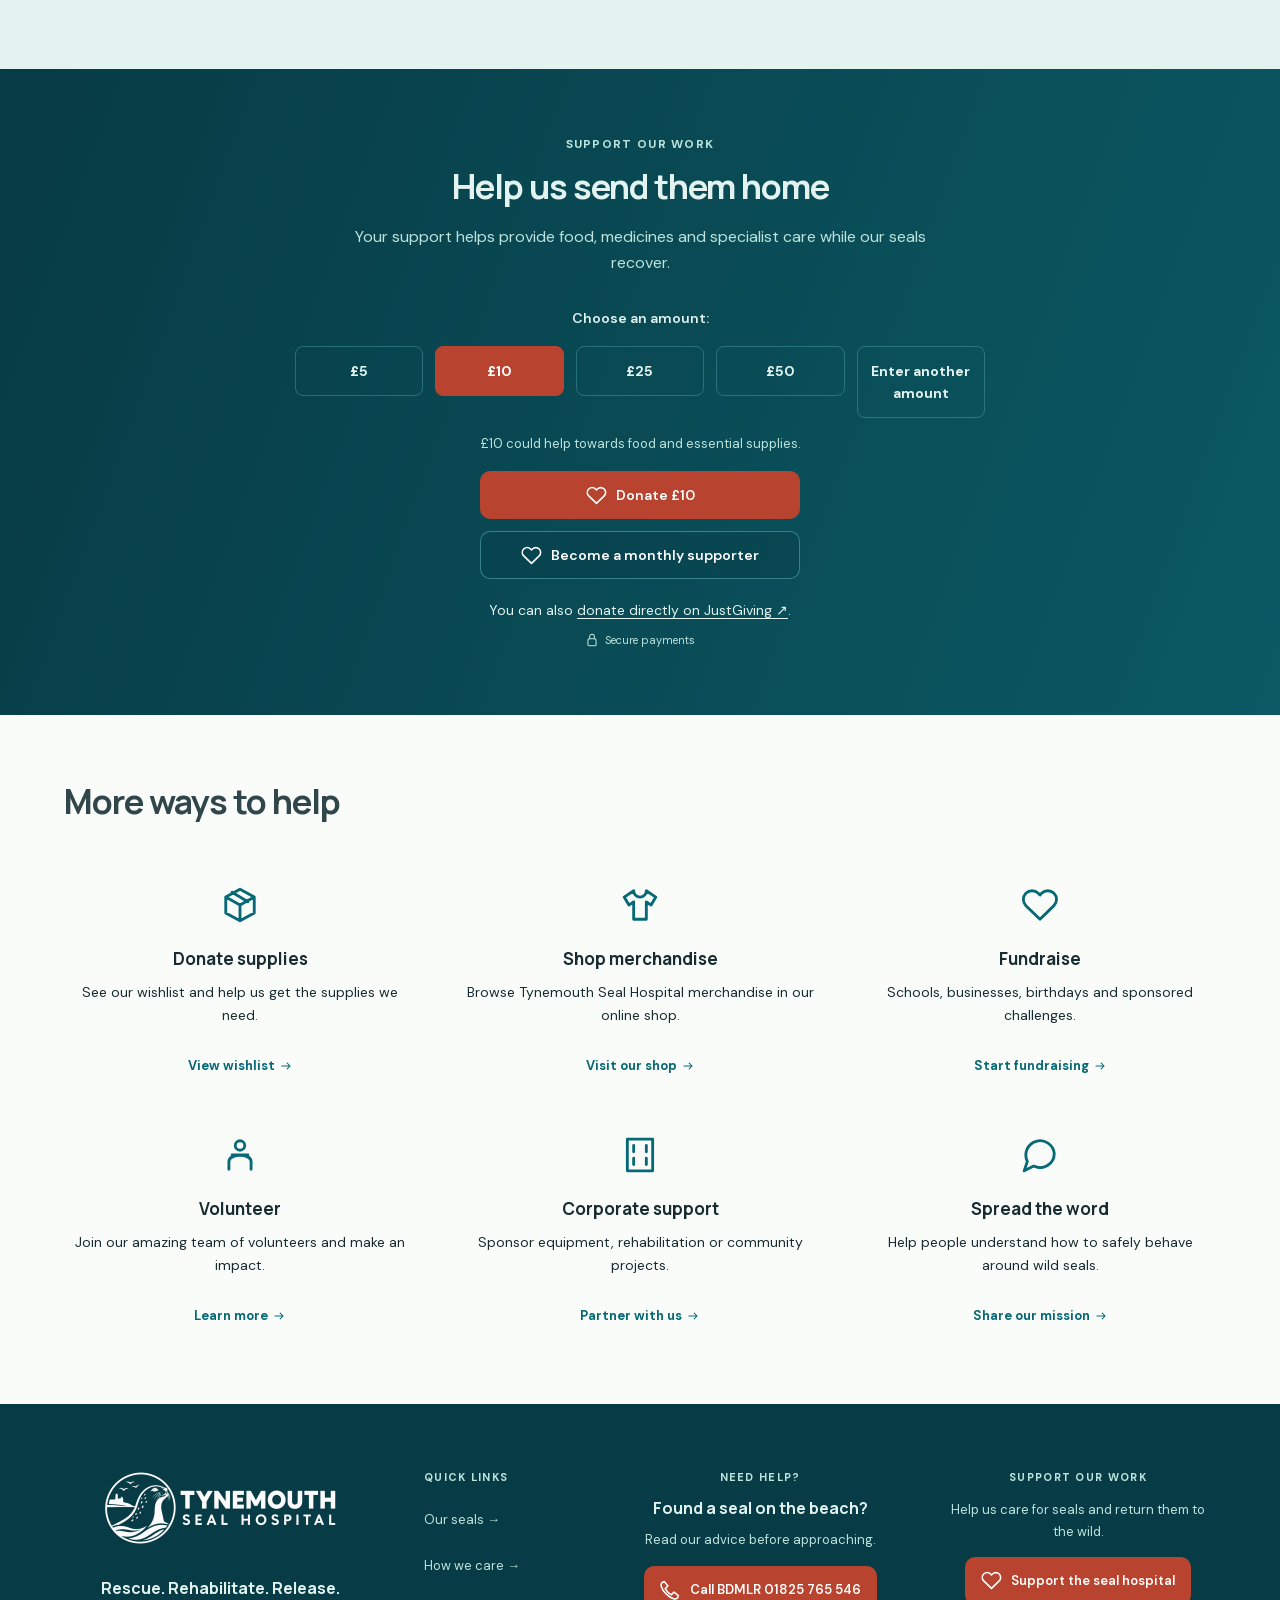
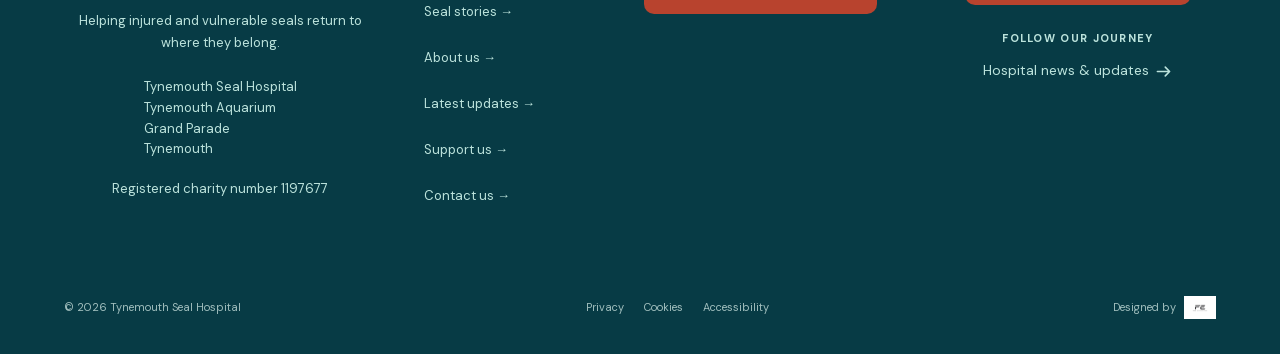
==== commit 95a0996d: "Privacy policy, cookie notice and 404 page created" ====
--- a/index.html
+++ b/index.html
@@ -1,561 +1,694 @@
 <!doctype html>
-<html lang="en-GB">
-	<head>
-		<meta charset="utf-8" />
-		<meta name="viewport" content="width=device-width, initial-scale=1" />
-		<meta
-			name="description"
-			content="Tynemouth Seal Hospital — rescuing, rehabilitating and releasing seals on the North East coast. Meet our patients and discover how you can help." />
-		<meta name="theme-color" content="#073B45" />
-		<title>Tynemouth Seal Hospital | Rescue. Rehabilitate. Release.</title>
-<link rel="icon" type="image/x-icon" href="favicon.ico?v=de065ad5a11a" />
-<link rel="apple-touch-icon" sizes="180x180" href="Images/apple-touch-icon.png?v=dce4ab00bb22" />
-<link rel="manifest" href="site.webmanifest?v=2ada047489ae" />
-<meta name="apple-mobile-web-app-title" content="Seal Hospital" />
 
-		<link rel="preconnect" href="https://fonts.googleapis.com" />
-		<link rel="preconnect" href="https://fonts.gstatic.com" crossorigin />
-		<link
-			rel="stylesheet"
-			href="https://fonts.googleapis.com/css2?family=DM+Sans:wght@400;500;600;700&amp;family=Manrope:wght@600;700;800&amp;display=swap" />
-		<link rel="stylesheet" href="css/style.css?v=8b0a8fb69112" />
-		<script src="js/content.js?v=128a4eb23077" defer></script>
-		<script src="js/components.js?v=429bb6ec955c" defer></script>
-		<script src="js/main.js?v=6502de2d2b18" defer></script>
-		<script src="js/facebook.js?v=53881b20fcad" defer></script>
-	</head>
-	<body>
-		<svg
-			class="svg-library"
-			xmlns="http://www.w3.org/2000/svg"
-			aria-hidden="true">
-			<symbol id="icon-shirt" viewBox="0 0 24 24">
-				<path d="m8 3-6 4 3 5 3-2v11h8V10l3 2 3-5-6-4a4 4 0 0 1-8 0Z" />
-			</symbol>
-			<symbol id="icon-heart" viewBox="0 0 24 24">
-				<path
-					d="M20.8 4.6a5.5 5.5 0 0 0-7.8 0L12 5.7l-1.1-1.1a5.5 5.5 0 0 0-7.8 7.8L12 21l8.8-8.6a5.5 5.5 0 0 0 0-7.8Z" />
-			</symbol>
-			<symbol id="icon-arrow" viewBox="0 0 24 24">
-				<path d="M5 12h14m-5-5 5 5-5 5" />
-			</symbol>
-			<symbol id="icon-ring" viewBox="0 0 24 24">
-				<circle cx="12" cy="12" r="10" />
-				<circle cx="12" cy="12" r="5" />
-				<path d="m5 5 3.5 3.5m7 7L19 19M5 19l3.5-3.5m7-7L19 5" />
-			</symbol>
-			<symbol id="icon-home" viewBox="0 0 24 24">
-				<path d="m3 10 9-7 9 7v11H3Zm6 11V11h6v10" />
-			</symbol>
-			<symbol id="icon-waves" viewBox="0 0 24 24">
-				<path
-					d="M2 6c4-4 6 4 10 0s6 4 10 0M2 12c4-4 6 4 10 0s6 4 10 0M2 18c4-4 6 4 10 0s6 4 10 0" />
-			</symbol>
-			<symbol id="icon-pin" viewBox="0 0 24 24">
-				<path d="M20 10c0 6-8 12-8 12S4 16 4 10a8 8 0 1 1 16 0Z" />
-				<circle cx="12" cy="10" r="2.5" />
-			</symbol>
-			<symbol id="icon-person" viewBox="0 0 24 24">
-				<circle cx="12" cy="6" r="3" />
-				<path d="M5 21v-5c0-5 14-5 14 0v5M7 12h10" />
-			</symbol>
-			<symbol id="icon-eye" viewBox="0 0 24 24">
-				<path d="M1 12s4-8 11-8 11 8 11 8-4 8-11 8S1 12 1 12Z" />
-				<circle cx="12" cy="12" r="3" />
-			</symbol>
-			<symbol id="icon-phone" viewBox="0 0 24 24">
-				<path
-					d="m5 3 4 5-3 3a16 16 0 0 0 7 7l3-3 5 4c-1 7-9 3-14-2S-2 4 5 3Z" />
-			</symbol>
-			<symbol id="icon-box" viewBox="0 0 24 24">
-				<path d="m12 2 9 5v10l-9 5-9-5V7Zm0 10 9-5M3 7l9 5v10M7 4l10 6" />
-			</symbol>
-			<symbol id="icon-building" viewBox="0 0 24 24">
-				<path d="M4 22V2h16v20ZM8 6v4m8-4v4m-8 4v4m8-4v4" />
-			</symbol>
-			<symbol id="icon-chat" viewBox="0 0 24 24">
-				<path d="M21 11a9 9 0 0 1-13 8l-6 3 2-6a9 9 0 1 1 17-5Z" />
-			</symbol>
-			<symbol id="icon-lock" viewBox="0 0 24 24">
-				<rect x="5" y="10" width="14" height="12" rx="2" />
-				<path d="M8 10V6a4 4 0 0 1 8 0v4" />
-			</symbol>
-		</svg>
-		<a class="skip-link" href="#main">Skip to content</a>
-		<header class="site-header">
-			<div class="container header-inner">
-				<a href="#" class="brand" aria-label="Tynemouth Seal Hospital home"
-					><img
-						src="Images/logo.png"
-						alt="Tynemouth Seal Hospital"
-						width="2172"
-						height="724" /></a
-				><button
-					class="menu-toggle"
-					aria-expanded="false"
-					aria-controls="navigation"
-					type="button">
-					<span class="visually-hidden">Toggle navigation</span
-					><span class="menu-bars" aria-hidden="true"></span>
-				</button>
-				<nav id="navigation" aria-label="Main navigation">
-					<a href="#main" aria-current="page">Home</a
-					><a href="about.html">About us</a><a href="seals.html">Our seals</a
-					><a href="updates.html">Updates</a><a href="support.html">Support us</a
-					><a href="contact.html">Contact us</a
-					><a class="button button-coral nav-donate" href="#donate"
-						>Donate
-						<svg class="icon" aria-hidden="true"><use href="#icon-heart" /></svg
-					></a>
-				</nav>
-			</div>
-		</header>
-		<main id="main">
-			<noscript
-				><p class="container">
-					Enable JavaScript to view seal profiles, hospital updates and ways to
-					help. Rescue advice and the contact number are available below.
-				</p></noscript
-			>
-			<section class="hero" aria-labelledby="hero-title">
-				<div class="container hero-content">
-					<h1 id="hero-title">
-						Rescue.<br />Rehabilitate.<br /><span>Release.</span>
-					</h1>
-					<p class="location">
-						<svg class="icon" aria-hidden="true"><use href="#icon-pin" /></svg>
-						Tynemouth · North East England
-					</p>
-					<div class="button-row">
-						<a class="button button-glass" href="#found-a-seal"
-							>Found a seal
-							<svg class="icon" aria-hidden="true">
-								<use href="#icon-ring" /></svg></a
-						><a class="button button-coral" href="#donate"
-							>Donate
-							<svg class="icon" aria-hidden="true">
-								<use href="#icon-heart" /></svg
-						></a>
-					</div>
-				</div>
-				<nav class="hero-process" aria-label="Our rescue journey">
-					<a href="#process-rescue"
-						><span class="process-icon"
-							><svg width="46" height="46" class="icon" aria-hidden="true">
-								<use href="#icon-ring" /></svg></span
-						><span>Rescue</span></a
-					>
-					<a href="#process-care"
-						><span class="process-icon"
-							><svg width="46" height="46" class="icon" aria-hidden="true">
-								<use href="#icon-heart" /></svg></span
-						><span>Care</span></a
-					>
-					<a href="#process-rehabilitate"
-						><span class="process-icon"
-							><svg width="46" height="46" class="icon" aria-hidden="true">
-								<use href="#icon-waves" /></svg></span
-						><span>Rehab</span></a
-					>
-					<a href="#process-release"
-						><span class="process-icon"
-							><svg width="46" height="46" class="icon" aria-hidden="true">
-								<use href="#icon-home" /></svg></span
-						><span>Release</span></a
-					>
-				</nav>
-			</section>
-			<section id="about" class="section process">
-				<div class="container">
-					<div class="section-heading">
-						<p class="eyebrow">Our process</p>
-						<h2>From rescue to release</h2>
-					</div>
-					<div class="process-grid">
-						<article class="process-card" id="process-rescue">
-							<span class="process-icon"
-								><svg class="icon" aria-hidden="true">
-									<use href="#icon-ring" /></svg
-							></span>
-							<h3>Rescue</h3>
-							<p class="process-subtitle">From beach to safety.</p>
-							<p>
-								Injured and vulnerable seals are assessed and brought into
-								specialist care.
-							</p>
-						</article>
-						<article class="process-card" id="process-care">
-							<span class="process-icon"
-								><svg class="icon" aria-hidden="true">
-									<use href="#icon-heart" /></svg
-							></span>
-							<h3>Care</h3>
-							<p class="process-subtitle">Everything they need.</p>
-							<p>
-								Treatment, nutrition and dedicated care help them begin their
-								journey.
-							</p>
-						</article>
-						<article class="process-card" id="process-rehabilitate">
-							<span class="process-icon"
-								><svg class="icon" aria-hidden="true">
-									<use href="#icon-waves" /></svg
-							></span>
-							<h3>Rehabilitate</h3>
-							<p class="process-subtitle">Getting stronger.</p>
-							<p>
-								Seals build strength and independence while human contact is
-								kept limited.
-							</p>
-						</article>
-						<article class="process-card" id="process-release">
-							<span class="process-icon"
-								><svg class="icon" aria-hidden="true">
-									<use href="#icon-home" /></svg
-							></span>
-							<h3>Release</h3>
-							<p class="process-subtitle">Back where they belong.</p>
-							<p>When they’re ready, they’re returned to the wild.</p>
-						</article>
-					</div>
-					<div class="section-action">
-						<a class="button button-slate" href="#help"
-							>Learn more
-							<svg class="icon" aria-hidden="true">
-								<use href="#icon-arrow" /></svg
-						></a>
-					</div>
-				</div>
-			</section>
-			<section
-				id="found-a-seal"
-				class="rescue-banner"
-				aria-labelledby="rescue-title">
-				<div class="container rescue-layout">
-					<div class="rescue-intro">
-						<p class="eyebrow">Found a seal?</p>
-						<h2 id="rescue-title">Found a seal on <br />the beach?</h2>
-						<p class="warning">Don’t approach it.</p>
-						<p>Seals regularly rest on land and don’t always need rescuing.</p>
-					</div>
-					<div class="rescue-tips">
-						<article>
-							<svg class="icon" aria-hidden="true">
-								<use href="#icon-person" />
-							</svg>
-							<h3>Keep your distance</h3>
-							<p>Keep people and dogs well away.</p>
-						</article>
-						<article>
-							<svg class="icon" aria-hidden="true">
-								<use href="#icon-eye" />
-							</svg>
-							<h3>Observe</h3>
-							<p>
-								Look for obvious wounds, entanglement, difficulty breathing or
-								other signs of distress.
-							</p>
-						</article>
-						<article>
-							<svg class="icon" aria-hidden="true">
-								<use href="#icon-phone" />
-							</svg>
-							<h3>Report your concern</h3>
-							<p>
-								If you see a seal in distress or looking injured, please call
-								BDMLR.
-							</p>
-						</article>
-					</div>
-					<div class="rescue-contact">
-						<a class="button button-coral" href="tel:01825765546"
-							><svg class="icon" aria-hidden="true">
-								<use href="#icon-phone" />
-							</svg>
-							Call BDMLR 01825 765 546</a
-						>
-						<p class="rescue-note">
-							For expert advice, call British Divers Marine Life Rescue (BDMLR).
-						</p>
-					</div>
-				</div>
-			</section>
-			<section id="patients" class="section">
-				<div class="container">
-					<div class="section-heading">
-						<p class="eyebrow">Currently at the hospital</p>
-						<h2>Meet our current patients</h2>
-					</div>
-					<div class="seal-grid" data-cards="patients" data-limit="3"></div>
-					<p class="section-action">
-						<a class="button button-slate" href="seals.html#patients">
-							All our patients
-							<svg class="icon" aria-hidden="true">
-								<use href="#icon-arrow" />
-							</svg>
-						</a>
-					</p>
-				</div>
-			</section>
-			<section id="updates" class="section updates">
-				<div class="container narrow">
-					<div class="section-heading">
-						<p class="eyebrow">What’s happening at the hospital?</p>
-						<h2>Latest updates</h2>
-					</div>
-					<div data-cards="updates"></div>
-					<div class="section-action">
-						<a class="button button-glass" href="updates.html">
-							View all updates
-							<svg class="icon" aria-hidden="true">
-								<use href="#icon-arrow" />
-							</svg>
-						</a>
-					</div>
-				</div>
-			</section>
+<html class="no-js" lang="en-GB">
+  <head>
+    <meta charset="utf-8" />
+    <meta content="width=device-width, initial-scale=1" name="viewport" />
+    <meta
+      content="Tynemouth Seal Hospital — rescuing, rehabilitating and releasing seals on the North East coast. Meet our patients and discover how you can help."
+      name="description"
+    />
+    <meta content="#073B45" name="theme-color" />
+    <title>Tynemouth Seal Hospital | Rescue. Rehabilitate. Release.</title>
+    <link href="favicon.ico?v=de065ad5a11a" rel="icon" type="image/x-icon" />
+    <link
+      href="Images/apple-touch-icon.png?v=dce4ab00bb22"
+      rel="apple-touch-icon"
+      sizes="180x180"
+    />
+    <link href="site.webmanifest?v=2ada047489ae" rel="manifest" />
+    <meta content="Seal Hospital" name="apple-mobile-web-app-title" />
 
-			<section
-				id="facebook"
-				class="section facebook-section"
-				aria-labelledby="facebook-title">
-				<div class="container">
-					<div class="section-heading">
-						<p class="eyebrow">Follow our journey</p>
-						<h2 id="facebook-title">From our Facebook Page</h2>
-						<p id="facebook-description">
-							Follow the latest news, seal stories and behind-the-scenes moments
-							from the hospital.
-						</p>
-					</div>
-					<div id="facebook-feed"></div>
-					<p class="facebook-fallback">
-						Feed not showing?
-						<a
-							href="https://www.facebook.com/TynemouthSeal/"
-							target="_blank"
-							rel="noopener noreferrer"
-							>Read our posts on Facebook ↗</a
-						>
-					</p>
-					<p class="facebook-notice">
-						This feed is provided by Facebook and may use cookies or require a
-						Facebook login.
-					</p>
-				</div>
-			</section>
-			<section id="stories" class="section">
-				<div class="container">
-					<div class="section-heading">
-						<p class="eyebrow">Seal stories</p>
-						<h2>Back in the wild</h2>
-					</div>
-					<div class="seal-grid" data-cards="releases" data-limit="3"></div>
-					<div class="section-action">
-						<a class="button button-slate" href="seals.html#releases">
-							View all stories
-							<svg class="icon" aria-hidden="true">
-								<use href="#icon-arrow" />
-							</svg>
-						</a>
-					</div>
-				</div>
-			</section>
-			<section id="donate" class="section donation">
-				<div class="container donation-inner">
-					<div class="section-heading">
-						<p class="eyebrow">Support our work</p>
-						<h2>Help us send them home</h2>
-						<p>
-							Your support helps provide food, medicines and specialist care
-							while our seals recover.
-						</p>
-					</div>
-					<form id="donation-form">
-						<fieldset>
-							<legend>Choose an amount:</legend>
-							<div class="amount-options">
-								<label
-									><input type="radio" name="amount" value="5" /><span
-										>£5</span
-									></label
-								><label
-									><input type="radio" name="amount" value="10" checked /><span
-										>£10</span
-									></label
-								><label
-									><input type="radio" name="amount" value="25" /><span
-										>£25</span
-									></label
-								><label
-									><input type="radio" name="amount" value="50" /><span
-										>£50</span
-									></label
-								><label
-									><input type="radio" name="amount" value="Other" /><span
-										>Enter another amount</span
-									></label
-								>
-							</div>
-						</fieldset>
-						<div id="custom-amount-wrap" hidden>
-							<label for="custom-amount">Your donation (£)</label
-							><input
-								type="number"
-								id="custom-amount"
-								min="1"
-								step="0.01"
-								inputmode="decimal"
-								placeholder="Enter amount" />
-						</div>
-						<p class="donation-impact" id="donation-impact" aria-live="polite">
-							£10 could help towards food and essential supplies.
-						</p>
-						<button class="button button-coral donate-submit" type="submit">
-							<svg class="icon" aria-hidden="true">
-								<use href="#icon-heart" />
-							</svg>
-							<span id="donate-label">Donate £10</span></button
-						><button
-							class="button button-glass monthly"
-							type="button"
-							data-help="monthly">
-							<svg class="icon" aria-hidden="true">
-								<use href="#icon-heart" />
-							</svg>
-							Become a monthly supporter
-						</button>
-						<p class="justgiving-note">
-							You can also
-							<a
-								href="https://www.justgiving.com/charity/tynemouthsealhospital"
-								target="_blank"
-								rel="noopener noreferrer"
-								>donate directly on JustGiving ↗</a
-							>.
-						</p>
-						<p class="payment-note">
-							<svg class="icon" aria-hidden="true">
-								<use href="#icon-lock" />
-							</svg>
-							Secure payments
-						</p>
-					</form>
-				</div>
-			</section>
-			<section id="support" class="section help">
-				<div class="container">
-					<details class="support-details" open>
-						<summary>
-							More ways to support us <span aria-hidden="true">+</span>
-						</summary>
-						<div class="support-content">
-							<p class="eyebrow">More ways to help</p>
-							<h2 id="help">Every action makes a difference</h2>
-							<div class="help-grid" data-cards="actions"></div>
-						</div>
-					</details>
-				</div>
-			</section>
-		</main>
-		<footer id="contact" class="site-footer">
-			<div class="container">
-				<div class="footer-grid">
-					<div class="footer-about">
-						<picture
-							><source
-								media="(max-width: 640px)"
-								srcset="Images/logo_white.png" />
-							<img
-								src="Images/logo_white.png"
-								alt="Tynemouth Seal Hospital"
-								loading="lazy"
-								width="240"
-								height="80"
-						/></picture>
-						<h3>Rescue. Rehabilitate. Release.</h3>
-						<p>
-							Helping injured and vulnerable seals return to where they belong.
-						</p>
-						<address>
-							Tynemouth Seal Hospital<br />Tynemouth Aquarium<br />Grand
-							Parade<br />Tynemouth
-						</address>
-						<p class="footer-charity">
-							<a
-								href="https://register-of-charities.charitycommission.gov.uk/en/charity-search/-/charity-details/5191750"
-								target="_blank"
-								rel="noopener noreferrer"
-								>Registered charity number 1197677</a
-							>
-						</p>
-					</div>
-					<nav aria-label="Footer navigation">
-						<p class="eyebrow">Quick links</p>
-						<a href="#patients">Our seals →</a><a href="#about">What we do →</a
-						><a href="#stories">Seal stories →</a
-						><a href="about.html">About us →</a
-						><a href="updates.html">Latest updates →</a><a href="support.html">Support us →</a>
-					</nav>
-					<div>
-						<p class="eyebrow">Need help?</p>
-						<h3>Found a seal on the beach?</h3>
-						<p>
-							Read our <a href="#found-a-seal">advice</a> before approaching.
-						</p>
-						<a class="button button-coral" href="tel:01825765546"
-							><svg class="icon" aria-hidden="true">
-								<use href="#icon-phone" />
-							</svg>
-							Call BDMLR 01825 765 546</a
-						>
-					</div>
-					<div>
-						<p class="eyebrow">Support our work</p>
-						<p>Help us care for seals and return them to the wild.</p>
-						<a class="button button-coral" href="#donate"
-							><svg class="icon" aria-hidden="true">
-								<use href="#icon-heart" />
-							</svg>
-							Support the seal hospital</a
-						>
-						<p class="eyebrow follow-title">Follow our journey</p>
-						<a href="updates.html"
-							>Hospital news &amp; updates
-							<svg class="icon" aria-hidden="true">
-								<use href="#icon-arrow" /></svg
-						></a>
-					</div>
-				</div>
-				<div class="footer-bottom">
-					<p>© <span id="year">2026</span> Tynemouth Seal Hospital</p>
-					<div>
-						<button data-policy="privacy">Privacy</button
-						><button data-policy="cookies">Cookies</button
-						><button data-policy="accessibility">Accessibility</button>
-					</div>
-					<p class="credit">
-						Designed by
-						<img
-							src="Images/fe_studios_logo.png"
-							alt="FE Studios"
-							loading="lazy"
-							width="1774"
-							height="887" />
-					</p>
-				</div>
-			</div>
-		</footer>
-		<dialog id="detail-dialog" aria-labelledby="dialog-title">
-			<button class="dialog-close" aria-label="Close dialog" type="button">
-				×
-			</button>
-			<p class="eyebrow">Tynemouth Seal Hospital</p>
-			<h2 id="dialog-title"></h2>
-			<div id="dialog-content"></div>
-			<button class="button button-slate dialog-done" type="button">
-				Close
-			</button>
-		</dialog>
-	</body>
+    <link href="css/style.css?v=ae16450fa8e2" rel="stylesheet" />
+    <script defer src="js/content.js?v=c7935da4c061"></script>
+    <script defer src="js/components.js?v=b5cabafd4325"></script>
+    <script defer src="js/main.js?v=6cf750bd2e75"></script>
+    <script defer src="js/facebook.js?v=4528ed67a91c"></script>
+    <link href="css/fonts.css?v=2c46659f9159" rel="stylesheet" />
+    <meta content="strict-origin-when-cross-origin" name="referrer" />
+
+    <!-- SEO START -->
+    <link
+      rel="canonical"
+      href="https://jamiefleming.github.io/Tynemouth_seal_hospital/"
+    />
+    <meta property="og:type" content="website" />
+    <meta property="og:site_name" content="Tynemouth Seal Hospital" />
+    <meta
+      property="og:title"
+      content="Tynemouth Seal Hospital | Rescue. Rehabilitate. Release."
+    />
+    <meta
+      property="og:description"
+      content="Tynemouth Seal Hospital — rescuing, rehabilitating and releasing seals on the North East coast. Meet our patients and discover how you can help."
+    />
+    <meta
+      property="og:url"
+      content="https://jamiefleming.github.io/Tynemouth_seal_hospital/"
+    />
+    <meta
+      property="og:image"
+      content="https://jamiefleming.github.io/Tynemouth_seal_hospital/Images/icon-512.png"
+    />
+    <meta property="og:image:alt" content="Tynemouth Seal Hospital seal logo" />
+    <meta property="og:image:width" content="512" />
+    <meta property="og:image:height" content="512" />
+    <meta property="og:image:type" content="image/png" />
+    <meta property="og:locale" content="en_GB" />
+    <meta name="twitter:card" content="summary" />
+    <meta
+      name="twitter:title"
+      content="Tynemouth Seal Hospital | Rescue. Rehabilitate. Release."
+    />
+    <meta
+      name="twitter:description"
+      content="Tynemouth Seal Hospital — rescuing, rehabilitating and releasing seals on the North East coast. Meet our patients and discover how you can help."
+    />
+    <meta
+      name="twitter:image"
+      content="https://jamiefleming.github.io/Tynemouth_seal_hospital/Images/icon-512.png"
+    />
+    <meta
+      name="twitter:image:alt"
+      content="Tynemouth Seal Hospital seal logo"
+    />
+    <meta name="robots" content="index, follow" />
+    <script type="application/ld+json">
+      {
+        "@context": "https://schema.org",
+        "@graph": [
+          {
+            "@type": "Organization",
+            "@id": "https://jamiefleming.github.io/Tynemouth_seal_hospital/#organization",
+            "name": "Tynemouth Seal Hospital",
+            "url": "https://jamiefleming.github.io/Tynemouth_seal_hospital/",
+            "logo": {
+              "@type": "ImageObject",
+              "url": "https://jamiefleming.github.io/Tynemouth_seal_hospital/Images/icon-512.png",
+              "width": 512,
+              "height": 512
+            },
+            "description": "A volunteer-led charity helping sick and injured seals recover and return to the wild.",
+            "email": "tynemouthsh@gmail.com",
+            "telephone": "+441912581031",
+            "identifier": {
+              "@type": "PropertyValue",
+              "propertyID": "Charity Commission registration number",
+              "value": "1197677"
+            },
+            "location": {
+              "@type": "Place",
+              "name": "Tynemouth Aquarium",
+              "address": {
+                "@type": "PostalAddress",
+                "streetAddress": "Grand Parade",
+                "addressLocality": "Tynemouth",
+                "addressRegion": "Tyne and Wear",
+                "postalCode": "NE30 4JF",
+                "addressCountry": "GB"
+              }
+            },
+            "sameAs": [
+              "https://www.facebook.com/TynemouthSeal/",
+              "https://register-of-charities.charitycommission.gov.uk/en/charity-search/-/charity-details/5191750"
+            ]
+          },
+          {
+            "@type": "WebSite",
+            "@id": "https://jamiefleming.github.io/Tynemouth_seal_hospital/#website",
+            "url": "https://jamiefleming.github.io/Tynemouth_seal_hospital/",
+            "name": "Tynemouth Seal Hospital",
+            "inLanguage": "en-GB",
+            "publisher": {
+              "@id": "https://jamiefleming.github.io/Tynemouth_seal_hospital/#organization"
+            }
+          },
+          {
+            "@type": "WebPage",
+            "@id": "https://jamiefleming.github.io/Tynemouth_seal_hospital/#webpage",
+            "url": "https://jamiefleming.github.io/Tynemouth_seal_hospital/",
+            "name": "Tynemouth Seal Hospital | Rescue. Rehabilitate. Release.",
+            "description": "Tynemouth Seal Hospital — rescuing, rehabilitating and releasing seals on the North East coast. Meet our patients and discover how you can help.",
+            "inLanguage": "en-GB",
+            "isPartOf": {
+              "@id": "https://jamiefleming.github.io/Tynemouth_seal_hospital/#website"
+            },
+            "about": {
+              "@id": "https://jamiefleming.github.io/Tynemouth_seal_hospital/#organization"
+            }
+          }
+        ]
+      }
+    </script>
+    <!-- SEO END -->
+  </head>
+  <body>
+    <svg
+      aria-hidden="true"
+      class="svg-library"
+      xmlns="http://www.w3.org/2000/svg"
+    >
+      <symbol id="icon-shirt" viewBox="0 0 24 24">
+        <path d="m8 3-6 4 3 5 3-2v11h8V10l3 2 3-5-6-4a4 4 0 0 1-8 0Z"></path>
+      </symbol>
+      <symbol id="icon-heart" viewBox="0 0 24 24">
+        <path
+          d="M20.8 4.6a5.5 5.5 0 0 0-7.8 0L12 5.7l-1.1-1.1a5.5 5.5 0 0 0-7.8 7.8L12 21l8.8-8.6a5.5 5.5 0 0 0 0-7.8Z"
+        ></path>
+      </symbol>
+      <symbol id="icon-arrow" viewBox="0 0 24 24">
+        <path d="M5 12h14m-5-5 5 5-5 5"></path>
+      </symbol>
+      <symbol id="icon-ring" viewBox="0 0 24 24">
+        <circle cx="12" cy="12" r="10"></circle>
+        <circle cx="12" cy="12" r="5"></circle>
+        <path d="m5 5 3.5 3.5m7 7L19 19M5 19l3.5-3.5m7-7L19 5"></path>
+      </symbol>
+      <symbol id="icon-home" viewBox="0 0 24 24">
+        <path d="m3 10 9-7 9 7v11H3Zm6 11V11h6v10"></path>
+      </symbol>
+      <symbol id="icon-waves" viewBox="0 0 24 24">
+        <path
+          d="M2 6c4-4 6 4 10 0s6 4 10 0M2 12c4-4 6 4 10 0s6 4 10 0M2 18c4-4 6 4 10 0s6 4 10 0"
+        ></path>
+      </symbol>
+      <symbol id="icon-pin" viewBox="0 0 24 24">
+        <path d="M20 10c0 6-8 12-8 12S4 16 4 10a8 8 0 1 1 16 0Z"></path>
+        <circle cx="12" cy="10" r="2.5"></circle>
+      </symbol>
+      <symbol id="icon-person" viewBox="0 0 24 24">
+        <circle cx="12" cy="6" r="3"></circle>
+        <path d="M5 21v-5c0-5 14-5 14 0v5M7 12h10"></path>
+      </symbol>
+      <symbol id="icon-eye" viewBox="0 0 24 24">
+        <path d="M1 12s4-8 11-8 11 8 11 8-4 8-11 8S1 12 1 12Z"></path>
+        <circle cx="12" cy="12" r="3"></circle>
+      </symbol>
+      <symbol id="icon-phone" viewBox="0 0 24 24">
+        <path
+          d="m5 3 4 5-3 3a16 16 0 0 0 7 7l3-3 5 4c-1 7-9 3-14-2S-2 4 5 3Z"
+        ></path>
+      </symbol>
+      <symbol id="icon-box" viewBox="0 0 24 24">
+        <path d="m12 2 9 5v10l-9 5-9-5V7Zm0 10 9-5M3 7l9 5v10M7 4l10 6"></path>
+      </symbol>
+      <symbol id="icon-building" viewBox="0 0 24 24">
+        <path d="M4 22V2h16v20ZM8 6v4m8-4v4m-8 4v4m8-4v4"></path>
+      </symbol>
+      <symbol id="icon-chat" viewBox="0 0 24 24">
+        <path d="M21 11a9 9 0 0 1-13 8l-6 3 2-6a9 9 0 1 1 17-5Z"></path>
+      </symbol>
+      <symbol id="icon-lock" viewBox="0 0 24 24">
+        <rect height="12" rx="2" width="14" x="5" y="10"></rect>
+        <path d="M8 10V6a4 4 0 0 1 8 0v4"></path>
+      </symbol>
+    </svg>
+
+    <a class="skip-link" href="#main">Skip to content</a>
+    <header class="site-header">
+      <div class="container header-inner">
+        <a
+          aria-label="Tynemouth Seal Hospital home"
+          class="brand"
+          href="index.html"
+          ><img
+            alt="Tynemouth Seal Hospital"
+            height="724"
+            src="Images/optimized/logo.webp"
+            width="2172" /></a
+        ><button
+          aria-controls="navigation"
+          aria-expanded="false"
+          class="menu-toggle"
+          type="button"
+        >
+          <span class="visually-hidden">Toggle navigation</span
+          ><span aria-hidden="true" class="menu-bars"></span>
+        </button>
+        <nav aria-label="Main navigation" id="navigation">
+          <a href="index.html" aria-current="page">Home</a
+          ><a href="about.html">About us</a><a href="seals.html">Our seals</a
+          ><a href="updates.html">Updates</a
+          ><a href="support.html">Support us</a
+          ><a href="contact.html">Contact us</a
+          ><a class="button button-coral nav-donate" href="support.html#donate"
+            >Donate
+            <svg aria-hidden="true" class="icon">
+              <use href="#icon-heart"></use></svg
+          ></a>
+        </nav>
+      </div>
+    </header>
+
+    <main id="main" tabindex="-1">
+      <noscript
+        ><p class="container">
+          Enable JavaScript to view seal profiles, hospital updates and ways to
+          help. Rescue advice and the contact number are available below.
+        </p></noscript
+      >
+      <section aria-labelledby="hero-title" class="hero">
+        <div class="container hero-content">
+          <h1 id="hero-title">
+            Rescue.<br />Rehabilitate.<br /><span>Release.</span>
+          </h1>
+          <p class="location">
+            <svg aria-hidden="true" class="icon">
+              <use href="#icon-pin"></use>
+            </svg>
+            Tynemouth · North East England
+          </p>
+          <div class="button-row">
+            <a class="button button-glass" href="#found-a-seal"
+              >Found a seal
+              <svg aria-hidden="true" class="icon">
+                <use href="#icon-ring"></use></svg></a
+            ><a class="button button-coral" href="#donate"
+              >Donate
+              <svg aria-hidden="true" class="icon">
+                <use href="#icon-heart"></use></svg
+            ></a>
+          </div>
+        </div>
+        <nav aria-label="Our rescue journey" class="hero-process">
+          <a href="#process-rescue"
+            ><span class="process-icon"
+              ><svg aria-hidden="true" class="icon" height="46" width="46">
+                <use href="#icon-ring"></use></svg></span
+            ><span>Rescue</span></a
+          >
+          <a href="#process-care"
+            ><span class="process-icon"
+              ><svg aria-hidden="true" class="icon" height="46" width="46">
+                <use href="#icon-heart"></use></svg></span
+            ><span>Care</span></a
+          >
+          <a href="#process-rehabilitate"
+            ><span class="process-icon"
+              ><svg aria-hidden="true" class="icon" height="46" width="46">
+                <use href="#icon-waves"></use></svg></span
+            ><span>Rehab</span></a
+          >
+          <a href="#process-release"
+            ><span class="process-icon"
+              ><svg aria-hidden="true" class="icon" height="46" width="46">
+                <use href="#icon-home"></use></svg></span
+            ><span>Release</span></a
+          >
+        </nav>
+      </section>
+      <section class="section process" id="about">
+        <div class="container">
+          <div class="section-heading">
+            <p class="eyebrow">From rescue to release</p>
+            <h2>How we care</h2>
+          </div>
+          <div class="process-grid">
+            <article class="process-card" id="process-rescue">
+              <span class="process-icon"
+                ><svg aria-hidden="true" class="icon">
+                  <use href="#icon-ring"></use></svg
+              ></span>
+              <h3>Rescue</h3>
+              <p class="process-subtitle">From beach to safety.</p>
+              <p>
+                Injured and vulnerable seals are assessed and brought into
+                specialist care.
+              </p>
+            </article>
+            <article class="process-card" id="process-care">
+              <span class="process-icon"
+                ><svg aria-hidden="true" class="icon">
+                  <use href="#icon-heart"></use></svg
+              ></span>
+              <h3>Care</h3>
+              <p class="process-subtitle">Everything they need.</p>
+              <p>
+                Treatment, nutrition and dedicated care help them begin their
+                journey.
+              </p>
+            </article>
+            <article class="process-card" id="process-rehabilitate">
+              <span class="process-icon"
+                ><svg aria-hidden="true" class="icon">
+                  <use href="#icon-waves"></use></svg
+              ></span>
+              <h3>Rehabilitate</h3>
+              <p class="process-subtitle">Getting stronger.</p>
+              <p>
+                Seals build strength and independence while human contact is
+                kept limited.
+              </p>
+            </article>
+            <article class="process-card" id="process-release">
+              <span class="process-icon"
+                ><svg aria-hidden="true" class="icon">
+                  <use href="#icon-home"></use></svg
+              ></span>
+              <h3>Release</h3>
+              <p class="process-subtitle">Back where they belong.</p>
+              <p>When they’re ready, they’re returned to the wild.</p>
+            </article>
+          </div>
+          <div class="section-action">
+            <a class="button button-slate" href="#help"
+              >Learn more
+              <svg aria-hidden="true" class="icon">
+                <use href="#icon-arrow"></use></svg
+            ></a>
+          </div>
+        </div>
+      </section>
+      <section
+        aria-labelledby="rescue-title"
+        class="rescue-banner"
+        id="found-a-seal"
+      >
+        <div class="container rescue-layout">
+          <div class="rescue-intro">
+            <h2 id="rescue-title">Found a seal on <br />the beach?</h2>
+            <p class="warning">Don’t approach it.</p>
+            <p>Seals regularly rest on land and don’t always need rescuing.</p>
+          </div>
+          <div class="rescue-tips">
+            <article>
+              <svg aria-hidden="true" class="icon">
+                <use href="#icon-person"></use>
+              </svg>
+              <h3>Keep your distance</h3>
+              <p>Keep people and dogs well away.</p>
+            </article>
+            <article>
+              <svg aria-hidden="true" class="icon">
+                <use href="#icon-eye"></use>
+              </svg>
+              <h3>Observe</h3>
+              <p>
+                Look for obvious wounds, entanglement, difficulty breathing or
+                other signs of distress.
+              </p>
+            </article>
+            <article>
+              <svg aria-hidden="true" class="icon">
+                <use href="#icon-phone"></use>
+              </svg>
+              <h3>Report your concern</h3>
+              <p>
+                If you see a seal in distress or looking injured, please call
+                BDMLR.
+              </p>
+            </article>
+          </div>
+          <div class="rescue-contact">
+            <a class="button button-coral" href="tel:01825765546"
+              ><svg aria-hidden="true" class="icon">
+                <use href="#icon-phone"></use>
+              </svg>
+              Call BDMLR 01825 765 546</a
+            >
+            <p class="rescue-note">
+              For expert advice, call British Divers Marine Life Rescue (BDMLR).
+            </p>
+          </div>
+        </div>
+      </section>
+      <section class="section" id="patients">
+        <div class="container">
+          <div class="section-heading">
+            <h2>Meet our current patients</h2>
+          </div>
+          <div class="seal-grid" data-cards="patients" data-limit="3"></div>
+          <p class="section-action">
+            <a class="button button-slate" href="seals.html#patients">
+              All our patients
+              <svg aria-hidden="true" class="icon">
+                <use href="#icon-arrow"></use>
+              </svg>
+            </a>
+          </p>
+        </div>
+      </section>
+      <section class="section updates" id="updates">
+        <div class="container narrow">
+          <div class="section-heading">
+            <h2>Latest updates</h2>
+          </div>
+          <div data-cards="updates"></div>
+          <div class="section-action">
+            <a class="button button-glass" href="updates.html">
+              View all updates
+              <svg aria-hidden="true" class="icon">
+                <use href="#icon-arrow"></use>
+              </svg>
+            </a>
+          </div>
+        </div>
+      </section>
+      <section class="section" id="stories">
+        <div class="container">
+          <div class="section-heading">
+            <p class="eyebrow">Seal stories</p>
+            <h2>Back in the wild</h2>
+          </div>
+          <div class="seal-grid" data-cards="releases" data-limit="3"></div>
+          <div class="section-action">
+            <a class="button button-slate" href="seals.html#releases">
+              View all stories
+              <svg aria-hidden="true" class="icon">
+                <use href="#icon-arrow"></use>
+              </svg>
+            </a>
+          </div>
+        </div>
+      </section>
+      <section
+        aria-labelledby="facebook-title"
+        class="section facebook-section"
+        id="facebook"
+      >
+        <div class="container">
+          <div class="section-heading">
+            <h2 id="facebook-title">From our Facebook Page</h2>
+            <p id="facebook-description">
+              Follow the latest news, seal stories and behind-the-scenes moments
+              from the hospital.
+            </p>
+          </div>
+          <div id="facebook-feed"></div>
+          <p class="facebook-fallback">
+            Feed not showing?
+            <a
+              href="https://www.facebook.com/TynemouthSeal/"
+              rel="noopener noreferrer"
+              target="_blank"
+              >Read our posts on Facebook ↗</a
+            >
+          </p>
+          <p class="facebook-notice">
+            This feed is provided by Facebook and may use cookies or require a
+            Facebook login.
+          </p>
+        </div>
+      </section>
+      <section class="section donation" id="donate">
+        <div class="container donation-inner">
+          <div class="section-heading">
+            <p class="eyebrow">Support our work</p>
+            <h2>Help us send them home</h2>
+            <p>
+              Your support helps provide food, medicines and specialist care
+              while our seals recover.
+            </p>
+          </div>
+          <form id="donation-form">
+            <fieldset>
+              <legend>Choose an amount:</legend>
+              <div class="amount-options">
+                <label
+                  ><input name="amount" type="radio" value="5" /><span
+                    >£5</span
+                  ></label
+                ><label
+                  ><input checked name="amount" type="radio" value="10" /><span
+                    >£10</span
+                  ></label
+                ><label
+                  ><input name="amount" type="radio" value="25" /><span
+                    >£25</span
+                  ></label
+                ><label
+                  ><input name="amount" type="radio" value="50" /><span
+                    >£50</span
+                  ></label
+                ><label
+                  ><input name="amount" type="radio" value="Other" /><span
+                    >Enter another amount</span
+                  ></label
+                >
+              </div>
+            </fieldset>
+            <div hidden id="custom-amount-wrap">
+              <label for="custom-amount">Your donation (£)</label
+              ><input
+                id="custom-amount"
+                inputmode="decimal"
+                min="1"
+                placeholder="Enter amount"
+                step="0.01"
+                type="number"
+              />
+            </div>
+            <p aria-live="polite" class="donation-impact" id="donation-impact">
+              £10 could help towards food and essential supplies.
+            </p>
+            <button class="button button-coral donate-submit" type="submit">
+              <svg aria-hidden="true" class="icon">
+                <use href="#icon-heart"></use>
+              </svg>
+              <span id="donate-label">Donate £10</span></button
+            ><button
+              class="button button-glass monthly"
+              data-help="monthly"
+              type="button"
+            >
+              <svg aria-hidden="true" class="icon">
+                <use href="#icon-heart"></use>
+              </svg>
+              Become a monthly supporter
+            </button>
+            <p class="justgiving-note">
+              You can also
+              <a
+                href="https://www.justgiving.com/charity/tynemouthsealhospital"
+                rel="noopener noreferrer"
+                target="_blank"
+                >donate directly on JustGiving ↗</a
+              >.
+            </p>
+            <p class="payment-note">
+              <svg aria-hidden="true" class="icon">
+                <use href="#icon-lock"></use>
+              </svg>
+              Secure payments
+            </p>
+          </form>
+        </div>
+      </section>
+      <section class="section help" id="support">
+        <div class="container">
+          <details class="support-details" open>
+            <summary>
+              More ways to support us <span aria-hidden="true">+</span>
+            </summary>
+            <div class="support-content">
+              <h2 id="help">More ways to help</h2>
+              <div class="help-grid" data-cards="actions"></div>
+            </div>
+          </details>
+        </div>
+      </section>
+    </main>
+    <footer class="site-footer" id="contact">
+      <div class="container">
+        <div class="footer-grid">
+          <div class="footer-about">
+            <img
+              alt="Tynemouth Seal Hospital"
+              height="80"
+              loading="lazy"
+              src="Images/optimized/logo_white.webp"
+              width="240"
+            />
+            <h3>Rescue. Rehabilitate. Release.</h3>
+            <p>
+              Helping injured and vulnerable seals return to where they belong.
+            </p>
+            <address>
+              Tynemouth Seal Hospital<br />Tynemouth Aquarium<br />Grand
+              Parade<br />Tynemouth
+            </address>
+            <p class="footer-charity">
+              <a
+                href="https://register-of-charities.charitycommission.gov.uk/en/charity-search/-/charity-details/5191750"
+                rel="noopener noreferrer"
+                target="_blank"
+                >Registered charity number 1197677</a
+              >
+            </p>
+          </div>
+          <nav aria-label="Footer navigation">
+            <p class="eyebrow">Quick links</p>
+            <a href="seals.html#patients">Our seals →</a
+            ><a href="about.html#our-care">How we care →</a
+            ><a href="seals.html#releases">Seal stories →</a
+            ><a href="about.html">About us →</a
+            ><a href="updates.html">Latest updates →</a
+            ><a href="support.html">Support us →</a>
+            <a href="contact.html">Contact us →</a>
+          </nav>
+          <div>
+            <p class="eyebrow">Need help?</p>
+            <h3>Found a seal on the beach?</h3>
+            <p>
+              Read our <a href="index.html#found-a-seal">advice</a> before
+              approaching.
+            </p>
+            <a class="button button-coral" href="tel:01825765546"
+              ><svg aria-hidden="true" class="icon">
+                <use href="#icon-phone"></use>
+              </svg>
+              Call BDMLR 01825 765 546</a
+            >
+          </div>
+          <div>
+            <p class="eyebrow">Support our work</p>
+            <p>Help us care for seals and return them to the wild.</p>
+            <a class="button button-coral" href="support.html#donate"
+              ><svg aria-hidden="true" class="icon">
+                <use href="#icon-heart"></use>
+              </svg>
+              Support the seal hospital</a
+            >
+            <p class="eyebrow follow-title">Follow our journey</p>
+            <a href="updates.html"
+              >Hospital news &amp; updates
+              <svg aria-hidden="true" class="icon">
+                <use href="#icon-arrow"></use></svg
+            ></a>
+          </div>
+        </div>
+        <div class="footer-bottom">
+          <p>© <span id="year">2026</span> Tynemouth Seal Hospital</p>
+          <div>
+            <a href="privacy.html">Privacy</a><a href="cookies.html">Cookies</a
+            ><button data-policy="accessibility" type="button">
+              Accessibility
+            </button>
+          </div>
+          <p class="credit">
+            Designed by
+            <img
+              alt="FE Studios"
+              height="887"
+              loading="lazy"
+              src="Images/optimized/fe_studios_logo.webp"
+              width="1774"
+            />
+          </p>
+        </div>
+      </div>
+    </footer>
+
+    <dialog aria-labelledby="dialog-title" id="detail-dialog">
+      <button aria-label="Close dialog" class="dialog-close" type="button">
+        ×
+      </button>
+      <p class="eyebrow">Tynemouth Seal Hospital</p>
+      <h2 id="dialog-title">More information</h2>
+      <div id="dialog-content"></div>
+      <button class="button button-slate dialog-done" type="button">
+        Close
+      </button>
+    </dialog>
+  </body>
 </html>
--- a/css/style.css
+++ b/css/style.css
@@ -1,1575 +1,3602 @@
 /* Brand palette from the supplied Figma design. */
 :root {
-	--font-heading: "Manrope", Arial, sans-serif;
-	--font-body: "DM Sans", Arial, sans-serif;
-	--deep: #073b45;
-	--teal: #0b5964;
-	--ocean: #087f8c;
-	--aqua: #62bfc0;
-	--mint: #bce3dc;
-	--pale: #e3f3f0;
-	--sand: #f3ebdd;
-	--coral: #f26f55;
-	--coral-dark: #db5b43;
-	--paper: #fafcfa;
-	--warm: #fffdf9;
-	--ink: #172c30;
-	--slate: #52676b;
-	--muted: #7d8c8e;
-	--line: #d9e2e0;
-	--white: #fff;
-	--radius: 18px;
-	--container: 1312px;
+  --font-heading: "Manrope", Arial, sans-serif;
+  --font-body: "DM Sans", Arial, sans-serif;
+  --deep: #073b45;
+  --teal: #0b5964;
+  --ocean: #087f8c;
+  --aqua: #62bfc0;
+  --mint: #bce3dc;
+  --pale: #e3f3f0;
+  --sand: #f3ebdd;
+  --coral: #f26f55;
+  --coral-dark: #db5b43;
+  --paper: #fafcfa;
+  --warm: #fffdf9;
+  --ink: #172c30;
+  --slate: #52676b;
+  --muted: #7d8c8e;
+  --line: #d9e2e0;
+  --white: #fff;
+  --radius: 18px;
+  --container: 1312px;
+  --ocean-text: #076975;
+  --coral-action: #b8432e;
+  --coral-action-hover: #a53825;
 }
 * {
-	box-sizing: border-box;
+  box-sizing: border-box;
 }
 html {
-	scroll-behavior: smooth;
-	scroll-padding-top: 110px;
+  scroll-behavior: smooth;
+  scroll-padding-top: 110px;
 }
 body {
-	margin: 0;
-	background: var(--paper);
-	color: var(--ink);
-	font-family: var(--font-body);
-	font-size: 16px;
-	line-height: 1.6;
+  margin: 0;
+  background: var(--paper);
+  color: var(--ink);
+  font-family: var(--font-body);
+  font-size: 16px;
+  line-height: 1.6;
 }
 button,
 input {
-	font: inherit;
+  font: inherit;
 }
 button,
 a {
-	-webkit-tap-highlight-color: transparent;
+  -webkit-tap-highlight-color: transparent;
 }
 a {
-	color: inherit;
-	text-decoration: none;
+  color: inherit;
+  text-decoration: none;
 }
 button {
-	cursor: pointer;
+  cursor: pointer;
 }
 img {
-	max-width: 100%;
-	display: block;
+  max-width: 100%;
+  display: block;
 }
 h1,
 h2,
 h3,
 p {
-	margin: 0;
+  margin: 0;
 }
 h1,
 h2,
 h3 {
-	font-family: var(--font-heading);
-	font-weight: 700;
-	line-height: 1.18;
+  font-family: var(--font-heading);
+  font-weight: 700;
+  line-height: 1.18;
 }
 h2 {
-	font-size: 34px;
-	letter-spacing: -1px;
-	color: #30464b;
+  font-size: 34px;
+  letter-spacing: -1px;
+  color: #30464b;
 }
 h3 {
-	font-size: 19px;
+  font-size: 19px;
 }
 p + p {
-	margin-top: 10px;
+  margin-top: 10px;
 }
 a,
 button {
-	touch-action: manipulation;
+  touch-action: manipulation;
 }
 button:focus-visible,
 a:focus-visible,
 input:focus-visible {
-	outline: 3px solid var(--ocean);
-	outline-offset: 5px;
+  outline: 3px solid var(--ocean);
+  outline-offset: 5px;
 }
 .container {
-	width: min(calc(100% - 128px), var(--container));
-	margin: auto;
+  width: min(calc(100% - 128px), var(--container));
+  margin: auto;
 }
 .icon {
-	height: 21px;
-	width: 21px;
-	fill: none;
-	stroke: currentColor;
-	stroke-width: 1.8;
-	stroke-linecap: round;
-	stroke-linejoin: round;
-	vertical-align: middle;
-	flex-shrink: 0;
+  height: 21px;
+  width: 21px;
+  fill: none;
+  stroke: currentColor;
+  stroke-width: 1.8;
+  stroke-linecap: round;
+  stroke-linejoin: round;
+  vertical-align: middle;
+  flex-shrink: 0;
 }
 .svg-library {
-	position: absolute;
-	width: 0;
-	height: 0;
-	overflow: hidden;
+  position: absolute;
+  width: 0;
+  height: 0;
+  overflow: hidden;
 }
 .skip-link {
-	position: fixed;
-	top: 10px;
-	left: 10px;
-	z-index: 100;
-	background: white;
-	padding: 12px;
-	transform: translateY(-160%);
+  position: fixed;
+  top: 10px;
+  left: 10px;
+  z-index: 100;
+  background: white;
+  padding: 12px;
+  transform: translateY(-160%);
 }
 .skip-link:focus {
-	transform: none;
+  transform: none;
 }
 .site-header {
-	background: var(--paper);
-	position: sticky;
-	top: 0;
-	width: 100%;
-	z-index: 10;
+  background: var(--paper);
+  position: sticky;
+  top: 0;
+  width: 100%;
+  z-index: 10;
 }
 .header-inner {
-	min-height: 82px;
-	display: flex;
-	align-items: center;
-	justify-content: space-between;
-	gap: 30px;
+  min-height: 82px;
+  display: flex;
+  align-items: center;
+  justify-content: space-between;
+  gap: 30px;
 }
 .brand {
-	width: 215px;
-	flex-shrink: 0;
+  width: 215px;
+  flex-shrink: 0;
 }
 .brand img {
-	width: 100%;
-	height: auto;
+  width: 100%;
+  height: auto;
 }
 .site-header nav {
-	display: flex;
-	gap: 30px;
-	align-items: center;
-	font-size: 14px;
-	font-weight: 600;
+  display: flex;
+  gap: 30px;
+  align-items: center;
+  font-size: 14px;
+  font-weight: 600;
 }
 .site-header nav > a:not(.button):hover,
 .site-header a[aria-current] {
-	color: var(--ocean);
+  color: var(--ocean-text);
 }
 .button {
-	min-height: 48px;
-	display: inline-flex;
-	justify-content: center;
-	align-items: center;
-	gap: 9px;
-	border: 1px solid transparent;
-	border-radius: 10px;
-	padding: 12px 25px;
-	font-weight: 600;
-	font-size: 14px;
-	line-height: 1.35;
-	transition:
-		background 0.2s,
-		transform 0.2s;
+  min-height: 48px;
+  display: inline-flex;
+  justify-content: center;
+  align-items: center;
+  gap: 9px;
+  border: 1px solid transparent;
+  border-radius: 10px;
+  padding: 12px 25px;
+  font-weight: 600;
+  font-size: 14px;
+  line-height: 1.35;
+  transition:
+    background 0.2s,
+    transform 0.2s;
 }
 .button:hover {
-	transform: translateY(-2px);
+  transform: translateY(-2px);
 }
 .button-coral {
-	background: var(--coral);
-	color: var(--white);
+  background: var(--coral-action);
+  color: var(--white);
 }
 .button-coral:hover {
-	background: var(--coral-dark);
-	color: white;
+  background: var(--coral-action-hover);
+  color: white;
 }
 .button-glass {
-	background: #073b454d;
-	border-color: #62bfc080;
-	color: white;
+  background: #073b454d;
+  border-color: #62bfc080;
+  color: white;
 }
 .button-glass:hover {
-	background: var(--teal);
+  background: var(--teal);
 }
 .button-slate {
-	background: var(--slate);
-	color: white;
+  background: var(--slate);
+  color: white;
 }
 .button-slate:hover {
-	background: var(--deep);
+  background: var(--deep);
 }
 .nav-donate {
-	min-width: 164px;
+  min-width: 164px;
 }
 .menu-toggle {
-	display: none;
+  display: none;
 }
 .hero {
-	height: 640px;
-	background:
-		linear-gradient(0deg, rgba(7, 59, 69, 0.58), transparent 65%),
-		linear-gradient(rgba(7, 59, 69, 0.45), rgba(7, 59, 69, 0.45)),
-		url("../Images/hero_lg.png") center 51% / cover no-repeat;
-	display: flex;
-	align-items: flex-end;
-	color: white;
+  height: 640px;
+  background:
+    linear-gradient(0deg, rgba(7, 59, 69, 0.58), transparent 65%),
+    linear-gradient(rgba(7, 59, 69, 0.45), rgba(7, 59, 69, 0.45)),
+    url("../Images/optimized/hero_lg.webp") center 51% / cover no-repeat;
+  display: flex;
+  align-items: flex-end;
+  color: white;
 }
 .hero-content {
-	padding-bottom: 34px;
+  padding-bottom: 34px;
 }
 .hero h1 {
-	font-weight: 800;
-	font-size: 70px;
-	line-height: 1.01;
-	text-transform: uppercase;
-	letter-spacing: -2px;
-	max-width: 620px;
-	text-shadow: 0 2px 14px #073b4526;
+  font-weight: 800;
+  font-size: 70px;
+  line-height: 1.01;
+  text-transform: uppercase;
+  letter-spacing: -2px;
+  max-width: 620px;
+  text-shadow: 0 2px 14px #073b4526;
 }
 .hero h1 span {
-	color: var(--mint);
+  color: var(--mint);
 }
 .location {
-	display: flex;
-	align-items: center;
-	gap: 8px;
-	margin: 23px 0 20px;
-	font-size: 15px;
+  display: flex;
+  align-items: center;
+  gap: 8px;
+  margin: 23px 0 20px;
+  font-size: 15px;
 }
 .location .icon {
-	width: 18px;
-	height: 18px;
+  width: 18px;
+  height: 18px;
 }
 .button-row {
-	display: flex;
-	gap: 12px;
+  display: flex;
+  gap: 12px;
 }
 .button-row .button {
-	min-width: 170px;
+  min-width: 170px;
 }
 /* Solid surfaces and a stronger lower image overlay keep hero actions visible. */
 .hero .button-row .button {
-	min-height: 54px;
-	font-weight: 700;
-	box-shadow: 0 4px 14px rgba(7, 59, 69, 0.28);
+  min-height: 54px;
+  font-weight: 700;
+  box-shadow: 0 4px 14px rgba(7, 59, 69, 0.28);
 }
 .hero .button-glass {
-	background: var(--deep);
-	border-color: var(--mint);
-	color: var(--white);
+  background: var(--deep);
+  border-color: var(--mint);
+  color: var(--white);
 }
 .hero .button-glass:hover {
-	background: var(--teal);
-	border-color: var(--white);
+  background: var(--teal);
+  border-color: var(--white);
 }
 .hero .button:focus-visible {
-	outline: 3px solid var(--white);
-	outline-offset: 4px;
+  outline: 3px solid var(--white);
+  outline-offset: 4px;
 }
 .section {
-	padding: 66px 0;
+  padding: 66px 0;
 }
 .section-heading {
-	text-align: center;
-	margin-bottom: 46px;
+  text-align: center;
+  margin-bottom: 46px;
 }
 .eyebrow {
-	color: var(--ocean);
-	font-size: 12px;
-	font-weight: 700;
-	letter-spacing: 1.3px;
-	text-transform: uppercase;
-	margin-bottom: 12px;
+  color: var(--ocean-text);
+  font-size: 12px;
+  font-weight: 700;
+  letter-spacing: 1.3px;
+  text-transform: uppercase;
+  margin-bottom: 12px;
 }
 .section-heading > p:not(.eyebrow) {
-	max-width: 580px;
-	margin: 18px auto 0;
-	color: var(--mint);
+  max-width: 580px;
+  margin: 18px auto 0;
+  color: var(--mint);
 }
 .process-grid {
-	display: grid;
-	grid-template-columns: repeat(4, 1fr);
-	gap: 24px;
-	padding: 0 44px;
+  display: grid;
+  grid-template-columns: repeat(4, 1fr);
+  gap: 24px;
+  padding: 0 44px;
 }
 .process-card {
-	position: relative;
-	text-align: center;
-	background: white;
-	border: 1px solid var(--line);
-	border-radius: var(--radius);
-	padding: 24px 23px 27px;
+  position: relative;
+  text-align: center;
+  background: white;
+  border: 1px solid var(--line);
+  border-radius: var(--radius);
+  padding: 24px 23px 27px;
 }
 .process-icon {
-	width: 102px;
-	height: 102px;
-	border-radius: 50%;
-	background: var(--ocean);
-	color: white;
-	display: grid;
-	place-items: center;
-	margin: 0 auto 17px;
+  width: 102px;
+  height: 102px;
+  border-radius: 50%;
+  background: var(--ocean);
+  color: white;
+  display: grid;
+  place-items: center;
+  margin: 0 auto 17px;
 }
 .process-icon .icon {
-	width: 58px;
-	height: 58px;
-	stroke-width: 1.5;
+  width: 58px;
+  height: 58px;
+  stroke-width: 1.5;
 }
 .process-card:nth-child(2) .process-icon {
-	background: #ec7d67;
+  background: #ec7d67;
 }
 .process-card:nth-child(3) .process-icon {
-	background: #649aca;
+  background: #649aca;
 }
 .process-card:nth-child(4) .process-icon {
-	background: #7ab9ac;
+  background: #7ab9ac;
 }
 .process-card h3 {
-	text-transform: uppercase;
-	font-size: 15px;
-	margin-bottom: 5px;
-	color: var(--slate);
+  text-transform: uppercase;
+  font-size: 15px;
+  margin-bottom: 5px;
+  color: var(--slate);
 }
 .process-card p {
-	font-size: 11px;
-	line-height: 1.8;
-	color: var(--slate);
+  font-size: 11px;
+  line-height: 1.8;
+  color: var(--slate);
 }
 .process-card .process-subtitle {
-	font-size: 13px;
-	font-weight: 700;
-	color: var(--ocean);
+  font-size: 13px;
+  font-weight: 700;
+  color: var(--ocean-text);
 }
 .section-action {
-	text-align: center;
-	margin: 40px 0 0;
+  text-align: center;
+  margin: 40px 0 0;
 }
 .rescue-banner {
-	color: white;
-	background:
-		linear-gradient(rgba(7, 59, 69, 0.45), rgba(7, 59, 69, 0.45)),
-		url("../Images/found_a_seal_bg.png") center / cover no-repeat;
-	padding: 42px 0;
+  color: white;
+  background:
+    linear-gradient(rgba(7, 59, 69, 0.45), rgba(7, 59, 69, 0.45)),
+    url("../Images/optimized/found_a_seal_bg.webp") center / cover no-repeat;
+  padding: 42px 0;
 }
 .rescue-layout {
-	display: grid;
-	grid-template-columns: 1fr 2fr;
-	column-gap: 110px;
-	row-gap: 0;
-	align-items: center;
-}
-.rescue-contact { grid-column: 1; grid-row: 2; }
-.rescue-layout > .rescue-tips { grid-column: 2; grid-row: 1 / 3; }
+  display: grid;
+  grid-template-columns: 1fr 2fr;
+  column-gap: 110px;
+  row-gap: 0;
+  align-items: center;
+}
+.rescue-contact {
+  grid-column: 1;
+  grid-row: 2;
+}
+.rescue-layout > .rescue-tips {
+  grid-column: 2;
+  grid-row: 1 / 3;
+}
 .rescue-intro h2 {
-	color: white;
-	font-size: 40px;
-	margin-bottom: 22px;
+  color: white;
+  font-size: 40px;
+  margin-bottom: 22px;
 }
 .rescue-intro .eyebrow {
-	color: var(--mint);
+  color: var(--mint);
 }
 .warning {
-	color: #ff9b7f;
-	font-weight: 700;
-	font-size: 18px;
+  color: #ff9b7f;
+  font-weight: 700;
+  font-size: 18px;
 }
 .rescue-intro > p:not(.eyebrow) {
-	font-size: 15px;
+  font-size: 15px;
 }
 .rescue-contact .button {
-	display: flex;
-	margin: 24px 0 12px;
+  display: flex;
+  margin: 24px 0 12px;
 }
 .rescue-note {
-	text-align: center;
-	color: var(--mint);
-	font-size: 13px !important;
+  text-align: center;
+  color: var(--mint);
+  font-size: 13px !important;
 }
 .rescue-tips {
-	display: grid;
-	grid-template-columns: repeat(3, 1fr);
-	text-align: center;
+  display: grid;
+  grid-template-columns: repeat(3, 1fr);
+  text-align: center;
 }
 .rescue-tips article {
-	padding: 6px 22px;
+  padding: 6px 22px;
 }
 .rescue-tips article + article {
-	border-left: 1px dashed #bce3dc77;
+  border-left: 1px dashed #bce3dc77;
 }
 .rescue-tips .icon {
-	width: 35px;
-	height: 35px;
-	color: var(--mint);
-	margin-bottom: 25px;
+  width: 35px;
+  height: 35px;
+  color: var(--mint);
+  margin-bottom: 25px;
 }
 .rescue-tips h3 {
-	font-size: 18px;
-	margin-bottom: 12px;
+  font-size: 18px;
+  margin-bottom: 12px;
 }
 .rescue-tips p {
-	font-size: 15px;
-	color: #e3f3f0;
+  font-size: 15px;
+  color: #e3f3f0;
 }
 .seal-grid {
-	display: grid;
-	grid-template-columns: repeat(var(--card-count, 3), minmax(0, calc((100% - 36px) / 3)));
-	justify-content: center;
-	gap: 18px;
-	padding: 0 16px;
+  display: grid;
+  grid-template-columns: repeat(
+    var(--card-count, 3),
+    minmax(0, calc((100% - 36px) / 3))
+  );
+  justify-content: center;
+  gap: 18px;
+  padding: 0 16px;
 }
 .seal-card {
-	display: grid;
-	grid-template-columns: 44% 56%;
-	border: 1px solid var(--line);
-	border-radius: var(--radius);
-	overflow: hidden;
-	background: #f0f7f5;
-	min-width: 0;
+  display: grid;
+  grid-template-columns: 44% 56%;
+  border: 1px solid var(--line);
+  border-radius: var(--radius);
+  overflow: hidden;
+  background: #f0f7f5;
+  min-width: 0;
 }
 .seal-card > img {
-	width: 100%;
-	height: 100%;
-	min-height: 229px;
-	object-fit: cover;
+  width: 100%;
+  height: 100%;
+  min-height: 229px;
+  object-fit: cover;
 }
 .seal-card > div {
-	padding: 24px 19px 18px;
+  padding: 24px 19px 18px;
 }
 .seal-card h3 {
-	font-size: 22px;
+  font-size: 22px;
 }
 .tags {
-	display: flex;
-	gap: 6px;
-	margin: 9px 0 15px;
+  display: flex;
+  gap: 6px;
+  margin: 9px 0 15px;
 }
 .tags span {
-	font-size: 10px;
-	font-weight: 700;
-	background: #d9eae6;
-	color: #36595d;
-	padding: 3px 8px;
-	border-radius: 20px;
-	white-space: nowrap;
+  font-size: 10px;
+  font-weight: 700;
+  background: #d9eae6;
+  color: #36595d;
+  padding: 3px 8px;
+  border-radius: 20px;
+  white-space: nowrap;
 }
 .tags .female {
-	background: #f3d7cd;
-	color: #794536;
+  background: #f3d7cd;
+  color: #794536;
 }
 .tags .male {
-	background: #d1e8ef;
-	color: #326175;
+  background: #d1e8ef;
+  color: #326175;
 }
 .seal-card p:not(.tags) {
-	font-size: 13px;
-	line-height: 1.5;
-	color: var(--slate);
+  font-size: 13px;
+  line-height: 1.5;
+  color: var(--slate);
 }
 .text-link {
-	padding: 0;
-	border: 0;
-	background: none;
-	color: var(--ocean);
-	font-size: 13px;
-	font-weight: 700;
-	display: inline-flex;
-	align-items: center;
-	gap: 4px;
-	text-align: left;
-	line-height: 1.5;
+  padding: 0;
+  border: 0;
+  background: none;
+  color: var(--ocean-text);
+  font-size: 13px;
+  font-weight: 700;
+  display: inline-flex;
+  align-items: center;
+  gap: 4px;
+  text-align: left;
+  line-height: 1.5;
 }
 .text-link:hover {
-	text-decoration: underline;
+  text-decoration: underline;
 }
 .text-link .icon {
-	width: 14px;
-	height: 14px;
+  width: 14px;
+  height: 14px;
 }
 .seal-card .text-link {
-	margin-top: 14px;
+  margin-top: 14px;
 }
 .narrow {
-	max-width: 1090px;
+  max-width: 1090px;
 }
 .updates,
 .donation {
-	background: linear-gradient(110deg, var(--deep), var(--teal));
-	color: var(--pale);
+  background: linear-gradient(110deg, var(--deep), var(--teal));
+  color: var(--pale);
 }
 .updates h2,
 .donation h2 {
-	color: var(--pale);
+  color: var(--pale);
 }
 .updates .eyebrow,
 .donation .eyebrow {
-	color: var(--mint);
+  color: var(--mint);
 }
 .update-card {
-	padding: 20px 18px 17px;
-	background: #f0f7f5;
-	color: var(--slate);
-	border: 1px solid #bce3dc;
-	border-radius: 20px;
-	margin-bottom: 24px;
-	display: flow-root;
+  padding: 20px 18px 17px;
+  background: #f0f7f5;
+  color: var(--slate);
+  border: 1px solid #bce3dc;
+  border-radius: 20px;
+  margin-bottom: 24px;
+  display: flow-root;
 }
 .update-card h3 {
-	font-size: 21px;
-	color: #30464b;
+  font-size: 21px;
+  color: #30464b;
 }
 .update-card time {
-	display: block;
-	color: var(--ocean);
-	font-size: 12px;
-	margin: 3px 0 14px;
+  display: block;
+  color: var(--ocean-text);
+  font-size: 12px;
+  margin: 3px 0 14px;
 }
 .update-card p {
-	font-size: 14px;
-	line-height: 1.5;
+  font-size: 14px;
+  line-height: 1.5;
 }
 .update-card .text-link {
-	float: right;
-	margin-top: 17px;
+  float: right;
+  margin-top: 17px;
 }
 .release-card {
-	grid-template-columns: 56% 44%;
+  grid-template-columns: 56% 44%;
 }
 .release-card > img {
-	grid-column: 2;
-	grid-row: 1;
+  grid-column: 2;
+  grid-row: 1;
 }
 .release-card > div {
-	grid-column: 1;
-	grid-row: 1;
+  grid-column: 1;
+  grid-row: 1;
 }
 .donation-inner {
-	max-width: 690px;
-	text-align: center;
+  max-width: 690px;
+  text-align: center;
 }
 .donation .section-heading {
-	margin-bottom: 32px;
+  margin-bottom: 32px;
 }
 .donation form {
-	max-width: 690px;
-	margin: auto;
+  max-width: 690px;
+  margin: auto;
 }
 fieldset {
-	border: 0;
-	padding: 0;
-	margin: 0;
+  border: 0;
+  padding: 0;
+  margin: 0;
 }
 legend {
-	width: 100%;
-	font-size: 14px;
-	font-weight: 600;
-	margin-bottom: 16px;
+  width: 100%;
+  font-size: 14px;
+  font-weight: 600;
+  margin-bottom: 16px;
 }
 .amount-options {
-	display: grid;
-	grid-template-columns: repeat(5, 1fr);
-	gap: 12px;
+  display: grid;
+  grid-template-columns: repeat(5, 1fr);
+  gap: 12px;
 }
 .amount-options label {
-	position: relative;
-	cursor: pointer;
+  position: relative;
+  cursor: pointer;
 }
 .amount-options input {
-	position: absolute;
-	opacity: 0;
-	width: 100%;
-	height: 100%;
-	inset: 0;
-	margin: 0;
-	cursor: pointer;
+  position: absolute;
+  opacity: 0;
+  width: 100%;
+  height: 100%;
+  inset: 0;
+  margin: 0;
+  cursor: pointer;
 }
 .amount-options span {
-	display: block;
-	border: 1px solid #62bfc059;
-	border-radius: 8px;
-	padding: 13px 6px;
-	font-size: 14px;
-	font-weight: 700;
+  display: block;
+  border: 1px solid #62bfc059;
+  border-radius: 8px;
+  padding: 13px 6px;
+  font-size: 14px;
+  font-weight: 700;
 }
 .amount-options input:checked + span {
-	background: var(--coral);
-	border-color: var(--coral);
-	color: var(--white);
+  background: var(--coral-action);
+  border-color: var(--coral-action);
+  color: var(--white);
 }
 .amount-options input:focus-visible + span {
-	outline: 3px solid white;
-	outline-offset: 4px;
+  outline: 3px solid white;
+  outline-offset: 4px;
 }
 .donation-impact {
-	font-size: 13px;
-	color: var(--mint);
-	margin: 16px 0;
+  font-size: 13px;
+  color: var(--mint);
+  margin: 16px 0;
 }
 .donate-submit,
 .monthly {
-	display: flex;
-	width: 320px;
-	max-width: 100%;
-	margin: 12px auto;
+  display: flex;
+  width: 320px;
+  max-width: 100%;
+  margin: 12px auto;
 }
 .payment-note {
-	display: flex;
-	align-items: center;
-	justify-content: center;
-	gap: 6px;
-	font-size: 11px;
-	color: var(--mint);
-	margin-top: 10px;
+  display: flex;
+  align-items: center;
+  justify-content: center;
+  gap: 6px;
+  font-size: 11px;
+  color: var(--mint);
+  margin-top: 10px;
 }
 #custom-amount-wrap {
-	margin-top: 20px;
+  margin-top: 20px;
 }
 #custom-amount-wrap label {
-	display: block;
-	font-size: 14px;
+  display: block;
+  font-size: 14px;
 }
 #custom-amount {
-	padding: 10px;
-	border: 1px solid var(--mint);
-	border-radius: 7px;
-	max-width: 100%;
-	margin-top: 8px;
+  padding: 10px;
+  border: 1px solid var(--mint);
+  border-radius: 7px;
+  max-width: 100%;
+  margin-top: 8px;
 }
 .help h2 {
-	margin-bottom: 65px;
+  margin-bottom: 65px;
 }
 .help-grid {
-	display: grid;
-	grid-template-columns: repeat(3, 1fr);
-	gap: 48px;
-	text-align: center;
+  display: grid;
+  grid-template-columns: repeat(3, 1fr);
+  gap: 48px;
+  text-align: center;
 }
 .help-grid > article > .icon {
-	color: var(--ocean);
-	width: 38px;
-	height: 38px;
-	margin-bottom: 25px;
+  color: var(--ocean-text);
+  width: 38px;
+  height: 38px;
+  margin-bottom: 25px;
 }
 .help-grid h3 {
-	font-size: 17px;
-	margin-bottom: 12px;
+  font-size: 17px;
+  margin-bottom: 12px;
 }
 .help-grid p {
-	font-size: 14px;
-	line-height: 1.6;
-	margin-bottom: 18px;
+  font-size: 14px;
+  line-height: 1.6;
+  margin-bottom: 18px;
 }
 .site-footer {
-	background: var(--deep);
-	color: var(--mint);
-	padding: 65px 0 24px;
-	font-size: 14px;
+  background: var(--deep);
+  color: var(--mint);
+  padding: 65px 0 24px;
+  font-size: 14px;
 }
 .footer-grid {
-	display: grid;
-	grid-template-columns: 1.3fr 0.65fr 1.1fr 1.15fr;
-	gap: 48px;
-	text-align: center;
+  display: grid;
+  grid-template-columns: 1.3fr 0.65fr 1.1fr 1.15fr;
+  gap: 48px;
+  text-align: center;
 }
 .footer-about img {
-	width: 240px;
-	height: 80px;
-	object-fit: contain;
-	margin: 0 auto 30px;
+  width: 240px;
+  height: 80px;
+  object-fit: contain;
+  margin: 0 auto 30px;
 }
 .site-footer h3 {
-	font-size: 16px;
-	color: var(--pale);
-	margin-bottom: 12px;
+  font-size: 16px;
+  color: var(--pale);
+  margin-bottom: 12px;
 }
 .site-footer .eyebrow {
-	font-size: 11px;
-	color: var(--mint);
+  font-size: 11px;
+  color: var(--mint);
 }
 .site-footer p:not(.eyebrow) {
-	font-size: 13px;
-	line-height: 1.7;
+  font-size: 13px;
+  line-height: 1.7;
 }
 .site-footer address {
-	font-size: 13px;
-	font-style: normal;
-	text-align: left;
-	width: max-content;
-	margin: 23px auto 0;
+  font-size: 13px;
+  font-style: normal;
+  text-align: left;
+  width: max-content;
+  margin: 23px auto 0;
 }
 .footer-grid nav {
-	text-align: left;
+  text-align: left;
 }
 .footer-grid nav a {
-	display: block;
-	font-size: 13px;
-	margin-bottom: 10px;
+  display: block;
+  font-size: 13px;
+  margin-bottom: 10px;
 }
 .site-footer .button {
-	font-size: 13px;
-	margin-top: 14px;
-	padding: 12px 15px;
+  font-size: 13px;
+  margin-top: 14px;
+  padding: 12px 15px;
 }
 .site-footer a:hover {
-	text-decoration: underline;
+  text-decoration: underline;
 }
 .follow-title {
-	margin-top: 25px;
+  margin-top: 25px;
 }
 .footer-bottom {
-	display: flex;
-	justify-content: space-between;
-	align-items: center;
-	gap: 24px;
-	margin-top: 65px;
-	color: #a0bebd;
+  display: flex;
+  justify-content: space-between;
+  align-items: center;
+  gap: 24px;
+  margin-top: 65px;
+  color: #a0bebd;
 }
 .footer-bottom p,
+.footer-bottom a,
 .footer-bottom button {
-	font-size: 11px !important;
+  font-size: 11px !important;
 }
 .footer-bottom button {
-	background: none;
-	border: 0;
-	color: inherit;
-	padding: 6px 10px;
+  background: none;
+  border: 0;
+  color: inherit;
+  padding: 6px 10px;
 }
 .credit {
-	display: flex;
-	gap: 8px;
-	align-items: center;
+  display: flex;
+  gap: 8px;
+  align-items: center;
 }
 .credit img {
-	width: 32px;
-	height: 23px;
-	object-fit: contain;
-	background: white;
+  width: 32px;
+  height: 23px;
+  object-fit: contain;
+  background: white;
 }
 dialog {
-	border: 1px solid var(--line);
-	border-radius: 20px;
-	width: min(560px, calc(100% - 32px));
-	padding: 36px;
-	color: var(--ink);
-	background: var(--paper);
-	max-height: 85vh;
+  border: 1px solid var(--line);
+  border-radius: 20px;
+  width: min(560px, calc(100% - 32px));
+  padding: 36px;
+  color: var(--ink);
+  background: var(--paper);
+  max-height: 85vh;
 }
 dialog::backdrop {
-	background: #073b45b3;
-	backdrop-filter: blur(4px);
+  background: #073b45b3;
+  backdrop-filter: blur(4px);
 }
 dialog h2 {
-	padding-right: 20px;
-	font-size: 28px;
-	margin-bottom: 20px;
+  padding-right: 20px;
+  font-size: 28px;
+  margin-bottom: 20px;
 }
 #dialog-content p {
-	margin: 12px 0;
+  margin: 12px 0;
 }
 #dialog-content img {
-	width: 100%;
-	max-height: 280px;
-	object-fit: cover;
-	border-radius: 12px;
-	margin-bottom: 20px;
+  width: 100%;
+  max-height: 280px;
+  object-fit: cover;
+  border-radius: 12px;
+  margin-bottom: 20px;
 }
 .dialog-close {
-	position: absolute;
-	right: 14px;
-	top: 8px;
-	background: none;
-	border: 0;
-	font-size: 32px;
-	color: var(--slate);
-	width: 44px;
-	height: 44px;
+  position: absolute;
+  right: 14px;
+  top: 8px;
+  background: none;
+  border: 0;
+  font-size: 32px;
+  color: var(--slate);
+  width: 44px;
+  height: 44px;
 }
 .dialog-done {
-	margin-top: 18px;
+  margin-top: 18px;
 }
 body:has(dialog[open]) {
-	overflow: hidden;
+  overflow: hidden;
 }
 /* Define mobile-only controls before the responsive overrides. */
-.hero-process { display: none; }
-.hero-process > a { min-width: 0; }
-.hero-process .process-icon { width: 76px; height: 76px; max-width: 100%; }
-.hero-process .icon { width: 46px; height: 46px; }
-.visually-hidden { position: absolute; width: 1px; height: 1px; padding: 0; margin: -1px; overflow: hidden; clip-path: inset(50%); white-space: nowrap; border: 0; }
-.support-details > summary { display: none; }
-.menu-bars { width: 25px; height: 18px; border-block: 2px solid currentColor; position: relative; }
-.menu-bars::after { content: ""; position: absolute; top: 6px; left: 0; width: 100%; border-top: 2px solid currentColor; }
+.hero-process {
+  display: none;
+}
+.hero-process > a {
+  min-width: 0;
+}
+.hero-process .process-icon {
+  width: 76px;
+  height: 76px;
+  max-width: 100%;
+}
+.hero-process .icon {
+  width: 46px;
+  height: 46px;
+}
+.visually-hidden {
+  position: absolute;
+  width: 1px;
+  height: 1px;
+  padding: 0;
+  margin: -1px;
+  overflow: hidden;
+  clip-path: inset(50%);
+  white-space: nowrap;
+  border: 0;
+}
+.support-details > summary {
+  display: none;
+}
+.menu-bars {
+  width: 25px;
+  height: 18px;
+  border-block: 2px solid currentColor;
+  position: relative;
+}
+.menu-bars::after {
+  content: "";
+  position: absolute;
+  top: 6px;
+  left: 0;
+  width: 100%;
+  border-top: 2px solid currentColor;
+}
 
 @media (min-width: 1500px) {
-	.hero {
-		height: 680px;
-	}
+  .hero {
+    height: 680px;
+  }
 }
 @media (max-width: 1150px) {
-	.container {
-		width: calc(100% - 64px);
-	}
-	.site-header nav {
-		gap: 17px;
-		font-size: 12px;
-	}
-	.brand {
-		width: 190px;
-	}
-	.nav-donate {
-		min-width: 110px;
-	}
-	.hero {
-		height: 570px;
-	}
-	.hero h1 {
-		font-size: 62px;
-	}
-	.process-grid {
-		padding: 0;
-		gap: 16px;
-	}
-	.rescue-layout {
-		gap: 40px;
-	}
-	.seal-grid {
-		padding: 0;
-	}
-	.seal-card > div {
-		padding: 18px 12px;
-	}
-	.seal-card h3 {
-		font-size: 20px;
-	}
-	.tags {
-		gap: 4px;
-	}
-	.tags span {
-		padding: 3px 5px;
-	}
-	.help-grid {
-		gap: 25px;
-	}
-	.footer-grid {
-		gap: 25px;
-	}
-	.footer-grid .button {
-		font-size: 11px;
-	}
+  .container {
+    width: calc(100% - 64px);
+  }
+  .site-header nav {
+    gap: 17px;
+    font-size: 12px;
+  }
+  .brand {
+    width: 190px;
+  }
+  .nav-donate {
+    min-width: 110px;
+  }
+  .hero {
+    height: 570px;
+  }
+  .hero h1 {
+    font-size: 62px;
+  }
+  .process-grid {
+    padding: 0;
+    gap: 16px;
+  }
+  .rescue-layout {
+    gap: 40px;
+  }
+  .seal-grid {
+    padding: 0;
+  }
+  .seal-card > div {
+    padding: 18px 12px;
+  }
+  .seal-card h3 {
+    font-size: 20px;
+  }
+  .tags {
+    gap: 4px;
+  }
+  .tags span {
+    padding: 3px 5px;
+  }
+  .help-grid {
+    gap: 25px;
+  }
+  .footer-grid {
+    gap: 25px;
+  }
+  .footer-grid .button {
+    font-size: 11px;
+  }
 }
 @media (max-width: 900px) {
-	.header-inner {
-		min-height: 76px;
-		flex-wrap: wrap;
-		gap: 0;
-	}
-	.menu-toggle {
-		display: flex;
-		align-items: center;
-		gap: 12px;
-		border: 1px solid var(--line);
-		border-radius: 8px;
-		background: transparent;
-		padding: 8px 12px;
-		color: var(--deep);
-	}
-	.site-header nav {
-		display: none;
-		width: 100%;
-		padding: 16px 0 24px;
-		flex-wrap: wrap;
-		gap: 18px 28px;
-		font-size: 15px;
-	}
-	.site-header nav.is-open {
-		display: flex;
-	}
-	.hero {
-		height: 550px;
-		background-position: 58% center;
-	}
-	.hero h1 {
-		font-size: 56px;
-	}
-	.process-grid {
-		grid-template-columns: repeat(2, 1fr);
-	}
-	.rescue-layout {
-		grid-template-columns: 1fr;
-		gap: 35px;
-	}
-	.rescue-contact, .rescue-layout > .rescue-tips { grid-column: auto; grid-row: auto; }
-	.rescue-intro {
-		max-width: 430px;
-	}
-	.rescue-banner {
-		background-position: 65% center;
-	}
-	.rescue-tips {
-		padding: 20px;
-		border-radius: 12px;
-		background: #073b457d;
-	}
-	.seal-grid {
-		gap: 16px;
-		grid-template-columns: 1fr;
-	}
-	.seal-card {
-		grid-template-columns: 34% 66%;
-		min-height: 210px;
-	}
-	.seal-card > img {
-		min-height: 210px;
-		max-height: 260px;
-	}
-	.seal-card > div {
-		padding: 25px;
-	}
-	.release-card {
-		grid-template-columns: 66% 34%;
-	}
-	.seal-card p:not(.tags) {
-		font-size: 15px;
-	}
-	.seal-card .text-link {
-		font-size: 14px;
-	}
-	.help-grid {
-		grid-template-columns: repeat(3, 1fr);
-		gap: 42px 30px;
-	}
-	.footer-grid {
-		grid-template-columns: repeat(2, 1fr);
-		gap: 40px;
-	}
-	.footer-grid nav {
-		text-align: center;
-	}
-	.footer-grid .button {
-		font-size: 13px;
-	}
-	.footer-bottom {
-		flex-wrap: wrap;
-		justify-content: center;
-	}
+  .header-inner {
+    min-height: 76px;
+    flex-wrap: wrap;
+    gap: 0;
+  }
+  .menu-toggle {
+    display: flex;
+    align-items: center;
+    gap: 12px;
+    border: 1px solid var(--line);
+    border-radius: 8px;
+    background: transparent;
+    padding: 8px 12px;
+    color: var(--deep);
+  }
+  .site-header nav {
+    display: none;
+    width: 100%;
+    padding: 16px 0 24px;
+    flex-wrap: wrap;
+    gap: 18px 28px;
+    font-size: 15px;
+  }
+  .site-header nav.is-open {
+    display: flex;
+  }
+  .hero {
+    height: 550px;
+    background-position: 58% center;
+  }
+  .hero h1 {
+    font-size: 56px;
+  }
+  .process-grid {
+    grid-template-columns: repeat(2, 1fr);
+  }
+  .rescue-layout {
+    grid-template-columns: 1fr;
+    gap: 35px;
+  }
+  .rescue-contact,
+  .rescue-layout > .rescue-tips {
+    grid-column: auto;
+    grid-row: auto;
+  }
+  .rescue-intro {
+    max-width: 430px;
+  }
+  .rescue-banner {
+    background-position: 65% center;
+  }
+  .rescue-tips {
+    padding: 20px;
+    border-radius: 12px;
+    background: #073b457d;
+  }
+  .seal-grid {
+    gap: 16px;
+    grid-template-columns: 1fr;
+  }
+  .seal-card {
+    grid-template-columns: 34% 66%;
+    min-height: 210px;
+  }
+  .seal-card > img {
+    min-height: 210px;
+    max-height: 260px;
+  }
+  .seal-card > div {
+    padding: 25px;
+  }
+  .release-card {
+    grid-template-columns: 66% 34%;
+  }
+  .seal-card p:not(.tags) {
+    font-size: 15px;
+  }
+  .seal-card .text-link {
+    font-size: 14px;
+  }
+  .help-grid {
+    grid-template-columns: repeat(3, 1fr);
+    gap: 42px 30px;
+  }
+  .footer-grid {
+    grid-template-columns: repeat(2, 1fr);
+    gap: 40px;
+  }
+  .footer-grid nav {
+    text-align: center;
+  }
+  .footer-grid .button {
+    font-size: 13px;
+  }
+  .footer-bottom {
+    flex-wrap: wrap;
+    justify-content: center;
+  }
 }
 /* Mobile composition follows the supplied 390px mockup. */
 @media (max-width: 640px) {
- .container { width: calc(100% - 36px); }
- .header-inner { min-height: 100px; }
- .brand { width: min(275px, calc(100% - 60px)); }
- .menu-toggle { border: 0; min-width: 44px; min-height: 44px; padding: 9px; justify-content: center; }
- .site-header nav.is-open { display: grid; grid-template-columns: 1fr 1fr; gap: 4px 16px; max-height: 65dvh; overflow-y: auto; }
- .site-header nav > a { min-height: 44px; display: flex; align-items: center; padding: 8px; }
- .site-header nav > .nav-donate { grid-column: 1 / -1; }
- .hero { height: 610px; position: relative; display: flex; flex-direction: column; justify-content: space-between; background: linear-gradient(180deg, rgba(7, 59, 69, 0.45), rgba(7, 59, 69, 0.45) 40%, rgba(7, 59, 69, 0.72)), url('../Images/Seal_hero.png') center 60% / cover no-repeat; }
- .hero-content { width: calc(100% - 36px); min-width: 0; flex: 1; margin: 0 auto; padding: 44px 0 20px; display: flex; flex-direction: column; }
- .hero h1 { font-size: clamp(32px, 9.1vw, 48px); line-height: 1.22; letter-spacing: -.8px; }
- .hero h1 span { color: var(--mint); text-shadow: none; }
- .hero .location { display: none; }
- .hero .button-row { margin-top: auto; gap: 14px; }
- .hero .button { flex: 1; min-width: 0; padding: 12px 8px; }
- .hero-process { display: grid; flex: 0 0 auto; width: 100%; grid-template-columns: repeat(4, minmax(0, 1fr)); gap: 10px; padding: 16px 18px 22px; background: #073b4559; }
- .hero-process a { text-align: center; font-size: 11px; font-weight: 700; text-transform: uppercase; color: white; }
- .hero-process .process-icon { width: clamp(48px, 17vw, 76px); height: clamp(48px, 17vw, 76px); margin: 0 auto 7px; }
- .hero-process .icon { width: 46px; height: 46px; }
- .hero-process a:nth-child(2) .process-icon { background: #ec7d67; }
- .hero-process a:nth-child(3) .process-icon { background: #649aca; }
- .hero-process a:nth-child(4) .process-icon { background: #7ab9ac; }
- .section { padding: 34px 0; }
- h2 { font-size: clamp(24px, 6.5vw, 30px); letter-spacing: -.7px; }
- .section-heading { margin-bottom: 24px; }
- .eyebrow { font-size: 11px; margin-bottom: 7px; }
- .process-grid { grid-template-columns: 1fr; gap: 0; position: relative; max-width: 370px; margin: auto; }
- .process-card { border: 0; background: none; padding: 0 35px 28px; border-radius: 0; }
- .process-card:last-child { padding-bottom: 0; }
- .process-card::before { content: ''; position: absolute; width: 85%; height: 100%; left: 0; top: 35px; border-left: 2px dotted var(--mint); border-radius: 50%; transform: rotate(-23deg); pointer-events: none; }
- .process-card:nth-child(even)::before { left: auto; right: 0; border-left: 0; border-right: 2px dotted var(--mint); transform: rotate(23deg); }
- .process-card:last-child::before { display: none; }
- .process-card > * { position: relative; }
- .process-icon { width: 76px; height: 76px; margin-bottom: 12px; }
- .process-icon .icon { width: 48px; height: 48px; }
- .process-card h3 { font-size: 15px; }
- .process-card .process-subtitle { font-size: 14px; }
- .process-card p { font-size: 13px; line-height: 1.5; }
- .section-action { margin-top: 24px; }
- .rescue-banner { padding: 30px 0; background: linear-gradient(110deg, var(--deep), var(--teal)); }
- .rescue-layout { gap: 22px; text-align: center; }
- .rescue-intro { max-width: none; }
- .rescue-intro h2 { font-size: 30px; margin-bottom: 12px; }
- .rescue-intro h2 br { display: none; }
- .rescue-intro h2 br::after { content: ' '; }
- .rescue-intro .warning { color: white; font-size: 18px; }
- .rescue-intro > p:not(.eyebrow) { font-size: 14px; }
- .rescue-tips { grid-template-columns: 1fr; gap: 20px; padding: 24px 18px; background: #0b596480; border: 1px solid #62bfc033; border-radius: 18px; }
- .rescue-tips article { padding: 0 0 0 38px; position: relative; }
- .rescue-tips article + article { border: 0; }
- .rescue-tips .icon { position: absolute; left: 0; top: 6px; width: 26px; height: 26px; margin: 0; }
- .rescue-tips h3 { font-size: 16px; margin-bottom: 5px; }
- .rescue-tips p { font-size: 14px; line-height: 1.5; }
- .rescue-contact .button { width: 100%; margin: 0 0 10px; }
- .rescue-note { font-size: 12px !important; }
- /* A swipeable row keeps all profiles available without a long stack. */
- .seal-grid { display: flex; overflow-x: auto; scroll-snap-type: x mandatory; gap: 16px; padding: 0 0 10px; scrollbar-width: thin; scrollbar-color: var(--aqua) var(--pale); }
- .seal-card { flex: 0 0 100%; scroll-snap-align: start; grid-template-columns: 46% 54%; min-height: 230px; }
- .seal-card > img { min-height: 230px; max-height: none; height: 100%; }
- .seal-card > div { padding: 18px 14px; min-width: 0; }
- .seal-card h3 { font-size: 21px; overflow-wrap: anywhere; }
- .seal-card p:not(.tags) { font-size: 13px; line-height: 1.5; }
- .tags { flex-wrap: wrap; margin: 8px 0 12px; }
- .seal-card .text-link { font-size: 12px; min-height: 44px; margin-top: 4px; }
- .release-card { grid-template-columns: 54% 46%; }
- .update-card { padding: 19px 17px 10px; margin-bottom: 20px; }
- .update-card h3 { font-size: 20px; color: var(--ocean); }
- .update-card p { font-size: 14px; line-height: 1.55; }
- .update-card .text-link { min-height: 44px; margin-top: 5px; }
- .amount-options { grid-template-columns: repeat(2, minmax(0, 1fr)); gap: 12px; }
- .amount-options label:last-child { grid-column: 1 / -1; }
- .amount-options span { padding: 16px 8px; font-size: 15px; background: #0b596480; }
- .donation .section-heading > p:not(.eyebrow) { font-size: 15px; }
- .donate-submit, .monthly, #custom-amount { width: 100%; }
- #custom-amount { font-size: 16px; }
- .payment-note { font-size: 12px; }
- .help { padding: 36px 0; background: var(--paper); color: var(--ink); }
- .support-details > summary { display: flex; align-items: center; justify-content: center; gap: 14px; padding: 14px 20px; color: var(--deep); background: var(--pale); border: 1px solid var(--mint); border-radius: 10px; width: fit-content; margin: auto; font-size: 14px; font-weight: 600; cursor: pointer; list-style: none; }
- .support-details > summary::-webkit-details-marker { display: none; }
- .support-details > summary:focus-visible { outline: 3px solid var(--ocean); outline-offset: 4px; }
- .support-details[open] > summary span { transform: rotate(45deg); }
- .support-content { padding-top: 32px; }
- .help .eyebrow, .help .text-link, .help-grid > article > .icon { color: var(--ocean); }
- .help h2 { color: var(--deep); }
- .help h2 { margin-bottom: 30px; text-align: center; }
- .help .eyebrow { text-align: center; }
- .help-grid { grid-template-columns: 1fr; gap: 28px; }
- .help-grid article { max-width: 300px; margin: auto; }
- .help-grid h3 { font-size: 18px; }
- .help-grid p { font-size: 14px; margin-bottom: 8px; }
- .help-grid .text-link { min-height: 44px; }
- .help-grid > article > .icon { margin-bottom: 12px; }
- .site-footer { background: var(--deep); color: var(--mint); padding: 34px 0 20px; }
- .footer-grid { grid-template-columns: 1fr; gap: 28px; }
- .footer-about img { width: 240px; height: 80px; margin-bottom: 20px; }
- .site-footer h3 { color: var(--pale); }
- .site-footer .eyebrow { color: var(--mint); }
- .site-footer .eyebrow { font-size: 13px; }
- .footer-grid nav { display: block; }
- .footer-grid nav a { margin: 0; min-height: 36px; padding: 6px; color: var(--mint); font-weight: 600; }
- .site-footer .button { width: 100%; }
- .footer-bottom { margin-top: 28px; gap: 16px; color: #a0bebd; }
- .footer-bottom > div { order: -1; width: 100%; text-align: center; }
- .footer-bottom button { min-height: 44px; padding-inline: 8px; }
- dialog { padding: 28px 22px; }
+  .container {
+    width: calc(100% - 36px);
+  }
+  .header-inner {
+    min-height: 100px;
+  }
+  .brand {
+    width: min(275px, calc(100% - 60px));
+  }
+  .menu-toggle {
+    border: 0;
+    min-width: 44px;
+    min-height: 44px;
+    padding: 9px;
+    justify-content: center;
+  }
+  .site-header nav.is-open {
+    display: grid;
+    grid-template-columns: 1fr 1fr;
+    gap: 4px 16px;
+    max-height: 65dvh;
+    overflow-y: auto;
+  }
+  .site-header nav > a {
+    min-height: 44px;
+    display: flex;
+    align-items: center;
+    padding: 8px;
+  }
+  .site-header nav > .nav-donate {
+    grid-column: 1 / -1;
+  }
+  .hero {
+    height: 610px;
+    position: relative;
+    display: flex;
+    flex-direction: column;
+    justify-content: space-between;
+    background:
+      linear-gradient(
+        180deg,
+        rgba(7, 59, 69, 0.45),
+        rgba(7, 59, 69, 0.45) 40%,
+        rgba(7, 59, 69, 0.72)
+      ),
+      url("../Images/optimized/Seal_hero.webp") center 60% / cover no-repeat;
+  }
+  .hero-content {
+    width: calc(100% - 36px);
+    min-width: 0;
+    flex: 1;
+    margin: 0 auto;
+    padding: 44px 0 20px;
+    display: flex;
+    flex-direction: column;
+  }
+  .hero h1 {
+    font-size: clamp(32px, 9.1vw, 48px);
+    line-height: 1.22;
+    letter-spacing: -0.8px;
+  }
+  .hero h1 span {
+    color: var(--mint);
+    text-shadow: none;
+  }
+  .hero .location {
+    display: none;
+  }
+  .hero .button-row {
+    margin-top: auto;
+    gap: 14px;
+  }
+  .hero .button {
+    flex: 1;
+    min-width: 0;
+    padding: 12px 8px;
+  }
+  .hero-process {
+    display: grid;
+    flex: 0 0 auto;
+    width: 100%;
+    grid-template-columns: repeat(4, minmax(0, 1fr));
+    gap: 10px;
+    padding: 16px 18px 22px;
+    background: #073b4559;
+  }
+  .hero-process a {
+    text-align: center;
+    font-size: 11px;
+    font-weight: 700;
+    text-transform: uppercase;
+    color: white;
+  }
+  .hero-process .process-icon {
+    width: clamp(48px, 17vw, 76px);
+    height: clamp(48px, 17vw, 76px);
+    margin: 0 auto 7px;
+  }
+  .hero-process .icon {
+    width: 46px;
+    height: 46px;
+  }
+  .hero-process a:nth-child(2) .process-icon {
+    background: #ec7d67;
+  }
+  .hero-process a:nth-child(3) .process-icon {
+    background: #649aca;
+  }
+  .hero-process a:nth-child(4) .process-icon {
+    background: #7ab9ac;
+  }
+  .section {
+    padding: 34px 0;
+  }
+  h2 {
+    font-size: clamp(24px, 6.5vw, 30px);
+    letter-spacing: -0.7px;
+  }
+  .section-heading {
+    margin-bottom: 24px;
+  }
+  .eyebrow {
+    font-size: 11px;
+    margin-bottom: 7px;
+  }
+  .process-grid {
+    grid-template-columns: 1fr;
+    gap: 0;
+    position: relative;
+    max-width: 370px;
+    margin: auto;
+  }
+  .process-card {
+    border: 0;
+    background: none;
+    padding: 0 35px 28px;
+    border-radius: 0;
+  }
+  .process-card:last-child {
+    padding-bottom: 0;
+  }
+  .process-card::before {
+    content: "";
+    position: absolute;
+    width: 85%;
+    height: 100%;
+    left: 0;
+    top: 35px;
+    border-left: 2px dotted var(--mint);
+    border-radius: 50%;
+    transform: rotate(-23deg);
+    pointer-events: none;
+  }
+  .process-card:nth-child(even)::before {
+    left: auto;
+    right: 0;
+    border-left: 0;
+    border-right: 2px dotted var(--mint);
+    transform: rotate(23deg);
+  }
+  .process-card:last-child::before {
+    display: none;
+  }
+  .process-card > * {
+    position: relative;
+  }
+  .process-icon {
+    width: 76px;
+    height: 76px;
+    margin-bottom: 12px;
+  }
+  .process-icon .icon {
+    width: 48px;
+    height: 48px;
+  }
+  .process-card h3 {
+    font-size: 15px;
+  }
+  .process-card .process-subtitle {
+    font-size: 14px;
+  }
+  .process-card p {
+    font-size: 13px;
+    line-height: 1.5;
+  }
+  .section-action {
+    margin-top: 24px;
+  }
+  .rescue-banner {
+    padding: 30px 0;
+    background: linear-gradient(110deg, var(--deep), var(--teal));
+  }
+  .rescue-layout {
+    gap: 22px;
+    text-align: center;
+  }
+  .rescue-intro {
+    max-width: none;
+  }
+  .rescue-intro h2 {
+    font-size: 30px;
+    margin-bottom: 12px;
+  }
+  .rescue-intro h2 br {
+    display: none;
+  }
+  .rescue-intro h2 br::after {
+    content: " ";
+  }
+  .rescue-intro .warning {
+    color: white;
+    font-size: 18px;
+  }
+  .rescue-intro > p:not(.eyebrow) {
+    font-size: 14px;
+  }
+  .rescue-tips {
+    grid-template-columns: 1fr;
+    gap: 20px;
+    padding: 24px 18px;
+    background: #0b596480;
+    border: 1px solid #62bfc033;
+    border-radius: 18px;
+  }
+  .rescue-tips article {
+    padding: 0 0 0 38px;
+    position: relative;
+  }
+  .rescue-tips article + article {
+    border: 0;
+  }
+  .rescue-tips .icon {
+    position: absolute;
+    left: 0;
+    top: 6px;
+    width: 26px;
+    height: 26px;
+    margin: 0;
+  }
+  .rescue-tips h3 {
+    font-size: 16px;
+    margin-bottom: 5px;
+  }
+  .rescue-tips p {
+    font-size: 14px;
+    line-height: 1.5;
+  }
+  .rescue-contact .button {
+    width: 100%;
+    margin: 0 0 10px;
+  }
+  .rescue-note {
+    font-size: 12px !important;
+  }
+  /* A swipeable row keeps all profiles available without a long stack. */
+  .seal-grid {
+    display: flex;
+    overflow-x: auto;
+    scroll-snap-type: x mandatory;
+    gap: 16px;
+    padding: 0 0 10px;
+    scrollbar-width: thin;
+    scrollbar-color: var(--aqua) var(--pale);
+  }
+  .seal-card {
+    flex: 0 0 100%;
+    scroll-snap-align: start;
+    grid-template-columns: 46% 54%;
+    min-height: 230px;
+  }
+  .seal-card > img {
+    min-height: 230px;
+    max-height: none;
+    height: 100%;
+  }
+  .seal-card > div {
+    padding: 18px 14px;
+    min-width: 0;
+  }
+  .seal-card h3 {
+    font-size: 21px;
+    overflow-wrap: anywhere;
+  }
+  .seal-card p:not(.tags) {
+    font-size: 13px;
+    line-height: 1.5;
+  }
+  .tags {
+    flex-wrap: wrap;
+    margin: 8px 0 12px;
+  }
+  .seal-card .text-link {
+    font-size: 12px;
+    min-height: 44px;
+    margin-top: 4px;
+  }
+  .release-card {
+    grid-template-columns: 54% 46%;
+  }
+  .update-card {
+    padding: 19px 17px 10px;
+    margin-bottom: 20px;
+  }
+  .update-card h3 {
+    font-size: 20px;
+    color: var(--ocean-text);
+  }
+  .update-card p {
+    font-size: 14px;
+    line-height: 1.55;
+  }
+  .update-card .text-link {
+    min-height: 44px;
+    margin-top: 5px;
+  }
+  .amount-options {
+    grid-template-columns: repeat(2, minmax(0, 1fr));
+    gap: 12px;
+  }
+  .amount-options label:last-child {
+    grid-column: 1 / -1;
+  }
+  .amount-options span {
+    padding: 16px 8px;
+    font-size: 15px;
+    background: #0b596480;
+  }
+  .donation .section-heading > p:not(.eyebrow) {
+    font-size: 15px;
+  }
+  .donate-submit,
+  .monthly,
+  #custom-amount {
+    width: 100%;
+  }
+  #custom-amount {
+    font-size: 16px;
+  }
+  .payment-note {
+    font-size: 12px;
+  }
+  .help {
+    padding: 36px 0;
+    background: var(--paper);
+    color: var(--ink);
+  }
+  .support-details > summary {
+    display: flex;
+    align-items: center;
+    justify-content: center;
+    gap: 14px;
+    padding: 14px 20px;
+    color: var(--deep);
+    background: var(--pale);
+    border: 1px solid var(--mint);
+    border-radius: 10px;
+    width: fit-content;
+    margin: auto;
+    font-size: 14px;
+    font-weight: 600;
+    cursor: pointer;
+    list-style: none;
+  }
+  .support-details > summary::-webkit-details-marker {
+    display: none;
+  }
+  .support-details > summary:focus-visible {
+    outline: 3px solid var(--ocean);
+    outline-offset: 4px;
+  }
+  .support-details[open] > summary span {
+    transform: rotate(45deg);
+  }
+  .support-content {
+    padding-top: 32px;
+  }
+  .help .eyebrow,
+  .help .text-link,
+  .help-grid > article > .icon {
+    color: var(--ocean-text);
+  }
+  .help h2 {
+    color: var(--deep);
+    margin-bottom: 30px;
+    text-align: center;
+  }
+  .help .eyebrow {
+    text-align: center;
+  }
+  .help-grid {
+    grid-template-columns: 1fr;
+    gap: 28px;
+  }
+  .help-grid article {
+    max-width: 300px;
+    margin: auto;
+  }
+  .help-grid h3 {
+    font-size: 18px;
+  }
+  .help-grid p {
+    font-size: 14px;
+    margin-bottom: 8px;
+  }
+  .help-grid .text-link {
+    min-height: 44px;
+  }
+  .help-grid > article > .icon {
+    margin-bottom: 12px;
+  }
+  .site-footer {
+    background: var(--deep);
+    color: var(--mint);
+    padding: 34px 0 20px;
+  }
+  .footer-grid {
+    grid-template-columns: 1fr;
+    gap: 28px;
+  }
+  .footer-about img {
+    width: 240px;
+    height: 80px;
+    margin-bottom: 20px;
+  }
+  .site-footer h3 {
+    color: var(--pale);
+  }
+  .site-footer .eyebrow {
+    color: var(--mint);
+    font-size: 13px;
+  }
+  .footer-grid nav {
+    display: block;
+  }
+  .footer-grid nav a {
+    margin: 0;
+    min-height: 36px;
+    padding: 6px;
+    color: var(--mint);
+    font-weight: 600;
+  }
+  .site-footer .button {
+    width: 100%;
+  }
+  .footer-bottom {
+    margin-top: 28px;
+    gap: 16px;
+    color: #a0bebd;
+  }
+  .footer-bottom > div {
+    order: -1;
+    width: 100%;
+    text-align: center;
+  }
+  .footer-bottom button {
+    min-height: 44px;
+    padding-inline: 8px;
+  }
+  dialog {
+    padding: 28px 22px;
+  }
 }
 
 @media (prefers-reduced-motion: reduce) {
-	html {
-		scroll-behavior: auto;
-	}
-	* {
-		transition: none !important;
-	}
+  html {
+    scroll-behavior: auto;
+  }
+  * {
+    transition: none !important;
+  }
 }
 
 /* Facebook retains its own branding inside the embedded feed. */
-.facebook-section { background: var(--pale); }
-.facebook-section .section-heading > p:not(.eyebrow) { color: var(--slate); max-width: 570px; }
-.facebook-panel { width: 100%; max-width: 500px; min-width: 0; margin: auto; }
-.facebook-panel iframe { display: block; max-width: 100%; border: 0; border-radius: 12px; background: var(--white); }
-.facebook-panel > .text-link { display: flex; justify-content: center; text-align: center; min-height: 44px; margin-top: 8px; }
-.facebook-post-grid { display: grid; grid-template-columns: repeat(3, minmax(0, 1fr)); gap: 24px; }
-.facebook-fallback, .facebook-notice { text-align: center; font-size: 14px; color: var(--slate); }
-.facebook-fallback { margin-top: 22px; }
-.facebook-fallback a { color: var(--ocean); text-decoration: underline; text-underline-offset: 3px; }
-.facebook-notice { font-size: 12px; }
+.facebook-section {
+  background: var(--pale);
+}
+.facebook-section .section-heading > p:not(.eyebrow) {
+  color: var(--slate);
+  max-width: 570px;
+}
+.facebook-panel {
+  width: 100%;
+  max-width: 500px;
+  min-width: 0;
+  margin: auto;
+}
+.facebook-panel iframe {
+  display: block;
+  max-width: 100%;
+  border: 0;
+  border-radius: 12px;
+  background: var(--white);
+}
+.facebook-panel > .text-link {
+  display: flex;
+  justify-content: center;
+  text-align: center;
+  min-height: 44px;
+  margin-top: 8px;
+}
+.facebook-post-grid {
+  display: grid;
+  grid-template-columns: repeat(3, minmax(0, 1fr));
+  gap: 24px;
+}
+.facebook-fallback,
+.facebook-notice {
+  text-align: center;
+  font-size: 14px;
+  color: var(--slate);
+}
+.facebook-fallback {
+  margin-top: 22px;
+}
+.facebook-fallback a {
+  color: var(--ocean-text);
+  text-decoration: underline;
+  text-underline-offset: 3px;
+}
+.facebook-notice {
+  font-size: 12px;
+}
 @media (max-width: 1000px) {
- .facebook-post-grid { grid-template-columns: 1fr; }
+  .facebook-post-grid {
+    grid-template-columns: 1fr;
+  }
 }
 
 /* Full photographs and readable story paragraphs inside seal profiles. */
-.seal-story-dialog { width: min(660px, calc(100% - 32px)); }
-.seal-story-dialog #dialog-content img { max-height: 420px; object-fit: contain; background: var(--pale); }
-.seal-story-dialog #dialog-content .tags { margin: 16px 0; }
-.seal-story-dialog #dialog-content .tags span { font-size: 12px; padding: 4px 10px; }
+.seal-story-dialog {
+  width: min(660px, calc(100% - 32px));
+}
+.seal-story-dialog #dialog-content img {
+  max-height: 420px;
+  object-fit: contain;
+  background: var(--pale);
+}
+.seal-story-dialog #dialog-content .tags {
+  margin: 16px 0;
+}
+.seal-story-dialog #dialog-content .tags span {
+  font-size: 12px;
+  padding: 4px 10px;
+}
 
 /* Optional gallery: extra images live in each seal's content record. */
-.story-gallery { display: flex; gap: 10px; overflow-x: auto; padding: 5px; margin: 4px -5px 18px; }
-.story-thumbnail { flex: 0 0 88px; height: 72px; padding: 3px; border: 2px solid var(--line); border-radius: 10px; background: var(--white); }
-.story-thumbnail[aria-pressed="true"] { border-color: var(--ocean); background: var(--pale); }
-.seal-story-dialog #dialog-content .story-thumbnail img { width: 100%; height: 100%; margin: 0; border-radius: 5px; object-fit: cover; }
+.story-gallery {
+  display: flex;
+  gap: 10px;
+  overflow-x: auto;
+  padding: 5px;
+  margin: 4px -5px 18px;
+}
+.story-thumbnail {
+  flex: 0 0 88px;
+  height: 72px;
+  padding: 3px;
+  border: 2px solid var(--line);
+  border-radius: 10px;
+  background: var(--white);
+}
+.story-thumbnail[aria-pressed="true"] {
+  border-color: var(--ocean);
+  background: var(--pale);
+}
+.seal-story-dialog #dialog-content .story-thumbnail img {
+  width: 100%;
+  height: 100%;
+  margin: 0;
+  border-radius: 5px;
+  object-fit: cover;
+}
 
-.story-video-card { margin-top: 24px; padding: 22px; background: var(--pale); border: 1px solid var(--mint); border-radius: 14px; }
-.story-video-card h3 { color: var(--deep); font-size: 20px; }
-.story-video-card .button { margin-top: 8px; max-width: 100%; }
+.story-video-card {
+  margin-top: 24px;
+  padding: 22px;
+  background: var(--pale);
+  border: 1px solid var(--mint);
+  border-radius: 14px;
+}
+.story-video-card h3 {
+  color: var(--deep);
+  font-size: 20px;
+}
+.story-video-card .button {
+  margin-top: 8px;
+  max-width: 100%;
+}
 
 /* Update articles can include practical guidance and uncropped posters. */
-.article-dialog { width: min(760px, calc(100% - 32px)); }
-.article-section, .article-posters-title { margin-top: 28px; }
-.article-section h3, .article-posters-title { color: var(--deep); font-size: 21px; }
-.article-section ul { padding-left: 22px; margin: 14px 0; }
-.article-section li { margin-bottom: 14px; }
-.article-poster { margin: 20px 0 28px; }
-.article-poster a { display: block; border-radius: 12px; }
-.article-dialog #dialog-content .article-poster img { width: 100%; height: auto; max-height: none; object-fit: contain; margin: 0; }
-.article-poster figcaption { margin-top: 10px; font-size: 13px; color: var(--slate); }
+.article-dialog {
+  width: min(760px, calc(100% - 32px));
+}
+.article-section,
+.article-posters-title {
+  margin-top: 28px;
+}
+.article-section h3,
+.article-posters-title {
+  color: var(--deep);
+  font-size: 21px;
+}
+.article-section ul {
+  padding-left: 22px;
+  margin: 14px 0;
+}
+.article-section li {
+  margin-bottom: 14px;
+}
+.article-poster {
+  margin: 20px 0 28px;
+}
+.article-poster a {
+  display: block;
+  border-radius: 12px;
+}
+.article-dialog #dialog-content .article-poster img {
+  width: 100%;
+  height: auto;
+  max-height: none;
+  object-fit: contain;
+  margin: 0;
+}
+.article-poster figcaption {
+  margin-top: 10px;
+  font-size: 13px;
+  color: var(--slate);
+}
 
-.payment-note .icon { width: 14px; height: 14px; }
+.payment-note .icon {
+  width: 14px;
+  height: 14px;
+}
 
-.seal-directory .section-heading > p:not(.eyebrow) { color: var(--slate); }
+.seal-directory .section-heading > p:not(.eyebrow) {
+  color: var(--slate);
+}
 @media (max-width: 640px) {
- .seal-directory .seal-grid { display: grid; overflow: visible; scroll-snap-type: none; }
+  .seal-directory .seal-grid {
+    display: grid;
+    overflow: visible;
+    scroll-snap-type: none;
+  }
 }
 
-.justgiving-note { margin: 20px 0 10px; color: var(--pale); font-size: 14px; }
-.justgiving-note a { text-decoration: underline; text-underline-offset: 3px; }
-.justgiving-note a:focus-visible { outline-color: var(--white); }
+.justgiving-note {
+  margin: 20px 0 10px;
+  color: var(--pale);
+  font-size: 14px;
+}
+.justgiving-note a {
+  text-decoration: underline;
+  text-underline-offset: 3px;
+}
+.justgiving-note a:focus-visible {
+  outline-color: var(--white);
+}
 
 /* About page — shared brand, spacious editorial sections and reusable team cards. */
-.about-hero { background: linear-gradient(115deg, var(--deep), var(--teal)); color: var(--pale); padding: 64px 0; }
-.about-hero-grid { display: grid; grid-template-columns: 1fr 1fr; align-items: center; gap: 70px; }
-.about-hero-copy .eyebrow { color: var(--mint); }
-.about-hero h1 { font-size: clamp(44px, 5vw, 72px); letter-spacing: -2px; line-height: 1.08; font-weight: 800; }
-.about-hero h1 span { color: var(--mint); }
-.about-hero-copy > p:not(.eyebrow) { font-size: 18px; max-width: 480px; margin: 24px 0; }
-.about-hero-photo { margin: 0; position: relative; }
-.about-hero-photo img { width: 100%; height: 450px; object-fit: cover; border-radius: 120px 24px 24px 24px; }
-.about-hero-photo figcaption { margin-top: 12px; font-size: 12px; color: var(--mint); }
-.about-jump-links { border-bottom: 1px solid var(--line); background: var(--pale); }
-.about-jump-links .container { display: flex; justify-content: center; gap: 42px; flex-wrap: wrap; }
-.about-jump-links a { padding: 18px 0; font-size: 14px; font-weight: 700; color: var(--deep); }
-.about-jump-links a:hover { text-decoration: underline; text-underline-offset: 5px; }
-.about-intro-grid, .about-partners, .about-faq-grid { display: grid; grid-template-columns: 1fr 1.2fr; gap: 80px; }
-.about-page h2 { line-height: 1.2; }
-.about-lead { margin-top: 22px; font-size: 20px; line-height: 1.6; max-width: 420px; color: var(--slate); }
-.about-copy { max-width: 660px; }
-.about-copy p + p { margin-top: 18px; }
-.about-copy .text-link { margin-top: 22px; min-height: 44px; }
-.about-care, .about-faq { background: var(--pale); }
-.about-page .section-heading > p:not(.eyebrow) { color: var(--slate); max-width: 620px; }
-.about-care-grid { display: grid; grid-template-columns: repeat(4, minmax(0, 1fr)); gap: 30px; }
-.care-number { display: inline-flex; align-items: center; justify-content: center; width: 48px; height: 48px; border-radius: 50%; background: var(--white); color: var(--ocean); font-weight: 800; margin-bottom: 18px; }
-.about-care-grid h3 { margin-bottom: 14px; font-size: 20px; }
-.about-care-grid p { font-size: 15px; color: var(--slate); }
-.about-source { text-align: center; margin-top: 32px; font-size: 13px; color: var(--slate); }
-.about-source a, .about-faq a:not(.text-link) { text-decoration: underline; text-underline-offset: 3px; }
-.about-success { background: var(--sand); }
-.about-success-grid { display: grid; grid-template-columns: 1fr 1fr; gap: 65px; align-items: center; }
-.about-success-grid > img { width: 100%; height: 370px; object-fit: cover; border-radius: 18px; }
-.about-success h2 { margin-bottom: 24px; }
-.about-success .button { margin-top: 25px; }
-.team-grid { display: grid; grid-template-columns: repeat(5, minmax(0, 1fr)); gap: 20px; }
-.team-card { min-width: 0; background: var(--white); border: 1px solid var(--line); border-radius: 16px; overflow: hidden; display: flex; flex-direction: column; }
-.team-card > img { width: 100%; height: auto; aspect-ratio: 4 / 5; object-fit: contain; background: var(--pale); }
-.team-card-body { padding: 19px 16px 12px; display: flex; flex-direction: column; flex: 1; }
-.team-card h3 { font-size: 22px; }
-.team-card .team-role { color: var(--ocean); font-size: 12px; line-height: 1.4; margin: 7px 0 12px; font-weight: 700; }
-.team-summary { font-size: 14px; line-height: 1.55; color: var(--slate); margin: 0 0 16px; }
-.team-card .text-link { min-height: 44px; margin-top: auto; }
-.about-faq details { border-bottom: 1px solid #b2cec8; padding: 18px 0; }
-.about-faq details:first-child { padding-top: 0; }
-.about-faq summary { font-family: var(--font-heading); font-weight: 700; color: var(--deep); cursor: pointer; padding: 8px 0; }
-.about-faq summary:focus-visible { outline: 3px solid var(--ocean); outline-offset: 4px; }
-.about-faq details p { margin-top: 16px; }
-.about-faq .text-link { margin-top: 12px; min-height: 44px; }
-.about-support { background: linear-gradient(110deg, var(--deep), var(--teal)); color: var(--pale); text-align: center; }
-.about-support .eyebrow { color: var(--mint); }
-.about-support h2 { color: var(--white); }
-.about-support p:not(.eyebrow) { margin: 18px 0 28px; }
-.about-support .button-row { justify-content: center; }
+.about-hero {
+  background: linear-gradient(115deg, var(--deep), var(--teal));
+  color: var(--pale);
+  padding: 64px 0;
+}
+.about-hero-grid {
+  display: grid;
+  grid-template-columns: 1fr 1fr;
+  align-items: center;
+  gap: 70px;
+}
+.about-hero-copy .eyebrow {
+  color: var(--mint);
+}
+.about-hero h1 {
+  font-size: clamp(44px, 5vw, 72px);
+  letter-spacing: -2px;
+  line-height: 1.08;
+  font-weight: 800;
+}
+.about-hero h1 span {
+  color: var(--mint);
+}
+.about-hero-copy > p:not(.eyebrow) {
+  font-size: 18px;
+  max-width: 480px;
+  margin: 24px 0;
+}
+.about-hero-photo {
+  margin: 0;
+  position: relative;
+}
+.about-hero-photo img {
+  width: 100%;
+  height: 450px;
+  object-fit: cover;
+  border-radius: 120px 24px 24px 24px;
+}
+.about-hero-photo figcaption {
+  margin-top: 12px;
+  font-size: 12px;
+  color: var(--mint);
+}
+.about-jump-links {
+  border-bottom: 1px solid var(--line);
+  background: var(--pale);
+}
+.about-jump-links .container {
+  display: flex;
+  justify-content: center;
+  gap: 0 42px;
+  flex-wrap: wrap;
+}
+.about-jump-links a {
+  padding: 18px 0;
+  font-size: 14px;
+  font-weight: 700;
+  color: var(--deep);
+}
+.about-jump-links a:hover {
+  text-decoration: underline;
+  text-underline-offset: 5px;
+}
+.about-intro-grid,
+.about-partners,
+.about-faq-grid {
+  display: grid;
+  grid-template-columns: 1fr 1.2fr;
+  gap: 80px;
+}
+.about-page h2 {
+  line-height: 1.2;
+}
+.about-lead {
+  margin-top: 22px;
+  font-size: 20px;
+  line-height: 1.6;
+  max-width: 420px;
+  color: var(--slate);
+}
+.about-copy {
+  max-width: 660px;
+}
+.about-copy p + p {
+  margin-top: 18px;
+}
+.about-copy .text-link {
+  margin-top: 22px;
+  min-height: 44px;
+}
+.about-care,
+.about-faq {
+  background: var(--pale);
+}
+.about-page .section-heading > p:not(.eyebrow) {
+  color: var(--slate);
+  max-width: 620px;
+}
+.about-care-grid {
+  display: grid;
+  grid-template-columns: repeat(4, minmax(0, 1fr));
+  gap: 30px;
+}
+.care-number {
+  display: inline-flex;
+  align-items: center;
+  justify-content: center;
+  width: 48px;
+  height: 48px;
+  border-radius: 50%;
+  background: var(--white);
+  color: var(--ocean-text);
+  font-weight: 800;
+  margin-bottom: 18px;
+}
+.about-care-grid h3 {
+  margin-bottom: 14px;
+  font-size: 20px;
+}
+.about-care-grid p {
+  font-size: 15px;
+  color: var(--slate);
+}
+.about-source {
+  text-align: center;
+  margin-top: 32px;
+  font-size: 13px;
+  color: var(--slate);
+}
+.about-source a,
+.about-faq a:not(.text-link) {
+  text-decoration: underline;
+  text-underline-offset: 3px;
+}
+.about-success {
+  background: var(--sand);
+}
+.about-success-grid {
+  display: grid;
+  grid-template-columns: 1fr 1fr;
+  gap: 65px;
+  align-items: center;
+}
+.about-success-grid > img {
+  width: 100%;
+  height: 370px;
+  object-fit: cover;
+  border-radius: 18px;
+}
+.about-success h2 {
+  margin-bottom: 24px;
+}
+.about-success .button {
+  margin-top: 25px;
+}
+.team-grid {
+  display: grid;
+  grid-template-columns: repeat(5, minmax(0, 1fr));
+  gap: 20px;
+}
+.team-card {
+  min-width: 0;
+  background: var(--white);
+  border: 1px solid var(--line);
+  border-radius: 16px;
+  overflow: hidden;
+  display: flex;
+  flex-direction: column;
+}
+.team-card > img {
+  width: 100%;
+  height: auto;
+  aspect-ratio: 4 / 5;
+  object-fit: contain;
+  background: var(--pale);
+}
+.team-card-body {
+  padding: 19px 16px 12px;
+  display: flex;
+  flex-direction: column;
+  flex: 1;
+}
+.team-card h3 {
+  font-size: 22px;
+}
+.team-card .team-role {
+  color: var(--ocean-text);
+  font-size: 12px;
+  line-height: 1.4;
+  margin: 7px 0 12px;
+  font-weight: 700;
+}
+.team-summary {
+  font-size: 14px;
+  line-height: 1.55;
+  color: var(--slate);
+  margin: 0 0 16px;
+}
+.team-card .text-link {
+  min-height: 44px;
+  margin-top: auto;
+}
+.about-faq details {
+  border-bottom: 1px solid #b2cec8;
+  padding: 18px 0;
+}
+.about-faq details:first-child {
+  padding-top: 0;
+}
+.about-faq summary {
+  font-family: var(--font-heading);
+  font-weight: 700;
+  color: var(--deep);
+  cursor: pointer;
+  padding: 8px 0;
+}
+.about-faq summary:focus-visible {
+  outline: 3px solid var(--ocean);
+  outline-offset: 4px;
+}
+.about-faq details p {
+  margin-top: 16px;
+}
+.about-faq .text-link {
+  margin-top: 12px;
+  min-height: 44px;
+}
+.about-support {
+  background: linear-gradient(110deg, var(--deep), var(--teal));
+  color: var(--pale);
+  text-align: center;
+}
+.about-support .eyebrow {
+  color: var(--mint);
+}
+.about-support h2 {
+  color: var(--white);
+}
+.about-support p:not(.eyebrow) {
+  margin: 18px 0 28px;
+}
+.about-support .button-row {
+  justify-content: center;
+}
 @media (max-width: 1150px) {
- .team-grid { grid-template-columns: repeat(3, minmax(0, 1fr)); }
- .about-hero-grid, .about-intro-grid, .about-partners, .about-faq-grid { gap: 40px; }
+  .team-grid {
+    grid-template-columns: repeat(3, minmax(0, 1fr));
+  }
+  .about-hero-grid,
+  .about-intro-grid,
+  .about-partners,
+  .about-faq-grid {
+    gap: 40px;
+  }
 }
 @media (max-width: 900px) {
- .about-hero { padding: 44px 0; }
- .about-hero-grid { gap: 30px; }
- .about-hero-photo img { height: 380px; border-top-left-radius: 70px; }
- .about-hero .button-row { flex-wrap: wrap; }
- .about-care-grid { grid-template-columns: repeat(2, minmax(0, 1fr)); gap: 32px; }
- .about-success-grid { gap: 30px; }
- .team-grid { grid-template-columns: repeat(2, minmax(0, 1fr)); }
+  .about-hero {
+    padding: 44px 0;
+  }
+  .about-hero-grid {
+    gap: 30px;
+  }
+  .about-hero-photo img {
+    height: 380px;
+    border-top-left-radius: 70px;
+  }
+  .about-hero .button-row {
+    flex-wrap: wrap;
+  }
+  .about-care-grid {
+    grid-template-columns: repeat(2, minmax(0, 1fr));
+    gap: 32px;
+  }
+  .about-success-grid {
+    gap: 30px;
+  }
+  .team-grid {
+    grid-template-columns: repeat(2, minmax(0, 1fr));
+  }
 }
 @media (max-width: 640px) {
- .about-hero-grid, .about-intro-grid, .about-partners, .about-success-grid, .about-faq-grid { grid-template-columns: 1fr; gap: 28px; }
- .about-hero h1 { font-size: 48px; }
- .about-hero-copy > p:not(.eyebrow) { font-size: 16px; }
- .about-hero .button { flex: 1; padding: 12px; }
- .about-hero-photo img { height: 310px; border-radius: 70px 18px 18px 18px; }
- .about-jump-links .container { gap: 0 24px; }
- .about-jump-links a { padding: 12px 0; font-size: 12px; }
- .about-lead { font-size: 18px; }
- .about-care-grid { grid-template-columns: 1fr; gap: 28px; }
- .about-care-grid article { padding-left: 65px; position: relative; }
- .care-number { position: absolute; top: 0; left: 0; }
- .about-success-grid > img { height: 280px; }
- .team-grid { gap: 14px; }
- .team-card-body { padding: 14px 12px 8px; }
- .team-card h3 { font-size: 20px; }
- .team-summary { font-size: 13px; }
- .team-card .team-role { font-size: 11px; }
- .team-card .text-link { font-size: 12px; }
- .about-support .button-row { flex-direction: column; }
+  .about-hero-grid,
+  .about-intro-grid,
+  .about-partners,
+  .about-success-grid,
+  .about-faq-grid {
+    grid-template-columns: 1fr;
+    gap: 28px;
+  }
+  .about-hero h1 {
+    font-size: 48px;
+  }
+  .about-hero-copy > p:not(.eyebrow) {
+    font-size: 16px;
+  }
+  .about-hero .button {
+    flex: 1;
+    padding: 12px;
+  }
+  .about-hero-photo img {
+    height: 310px;
+    border-radius: 70px 18px 18px 18px;
+  }
+  .about-jump-links .container {
+    gap: 0 24px;
+  }
+  .about-jump-links a {
+    padding: 12px 0;
+    font-size: 12px;
+  }
+  .about-lead {
+    font-size: 18px;
+  }
+  .about-care-grid {
+    grid-template-columns: 1fr;
+    gap: 28px;
+  }
+  .about-care-grid article {
+    padding-left: 65px;
+    position: relative;
+  }
+  .care-number {
+    position: absolute;
+    top: 0;
+    left: 0;
+  }
+  .about-success-grid > img {
+    height: 280px;
+  }
+  .team-grid {
+    gap: 14px;
+  }
+  .team-card-body {
+    padding: 14px 12px 8px;
+  }
+  .team-card h3 {
+    font-size: 20px;
+  }
+  .team-summary {
+    font-size: 13px;
+  }
+  .team-card .team-role {
+    font-size: 11px;
+  }
+  .team-card .text-link {
+    font-size: 12px;
+  }
+  .about-support .button-row {
+    flex-direction: column;
+  }
 }
 @media (max-width: 360px) {
- .team-grid { grid-template-columns: 1fr; }
- .team-card { max-width: 280px; margin-inline: auto; }
+  .team-grid {
+    grid-template-columns: 1fr;
+  }
+  .team-card {
+    max-width: 280px;
+    margin-inline: auto;
+  }
 }
 
-.site-footer .footer-charity { margin-top: 18px; font-size: 12px; }
+.site-footer .footer-charity {
+  margin-top: 18px;
+  font-size: 12px;
+}
 
-.about-faq .button { margin-top: 18px; text-decoration: none; }
-.faq-actions { display: flex; flex-wrap: wrap; align-items: center; gap: 12px 20px; }
-.about-faq .faq-actions .text-link { margin-top: 18px; }
-@media (max-width: 640px) { .faq-actions .button { width: 100%; } }
+.about-faq .button {
+  margin-top: 18px;
+  text-decoration: none;
+}
+.faq-actions {
+  display: flex;
+  flex-wrap: wrap;
+  align-items: center;
+  gap: 12px 20px;
+}
+.about-faq .faq-actions .text-link {
+  margin-top: 18px;
+}
+@media (max-width: 640px) {
+  .faq-actions .button {
+    width: 100%;
+  }
+}
 
 /* Seal directory: generous stories while the homepage keeps compact cards. */
-.seal-page-hero { padding: 58px 0; background: linear-gradient(115deg, var(--deep), var(--teal)); color: var(--pale); }
-.seal-page-hero-grid { display: grid; grid-template-columns: 1fr 1fr; gap: 65px; align-items: center; }
-.seal-page-hero .eyebrow { color: var(--mint); }
-.seal-page-hero h1 { font-size: clamp(46px, 5.5vw, 78px); line-height: 1.08; letter-spacing: -2px; font-weight: 800; }
-.seal-page-hero h1 span { color: var(--mint); }
-.seal-page-hero p:not(.eyebrow) { font-size: 18px; margin: 24px 0; max-width: 480px; }
-.seal-page-hero figure { margin: 0; }
-.seal-page-hero img { width: 100%; height: 410px; object-fit: cover; border-radius: 100px 20px 20px 20px; }
-.seal-page-hero figcaption { margin-top: 12px; font-size: 12px; color: var(--mint); }
-.seal-profile-list { display: grid; gap: 36px; }
-.seal-card.seal-profile { grid-template-columns: 44% 56%; min-height: 390px; border-radius: 22px; background: var(--white); }
-.seal-profile > img { grid-column: 1; grid-row: 1; height: 100%; min-height: 390px; max-height: 620px; }
-.seal-profile > .seal-profile-body { grid-column: 2; grid-row: 1; padding: clamp(25px, 3vw, 46px); min-width: 0; }
-.seal-profile:nth-child(even) { grid-template-columns: 56% 44%; }
-.seal-profile:nth-child(even) > img { grid-column: 2; }
-.seal-profile:nth-child(even) > .seal-profile-body { grid-column: 1; }
-.seal-profile h3 { font-size: clamp(28px, 3vw, 38px); letter-spacing: -.8px; overflow-wrap: anywhere; }
-.seal-profile .tags span { font-size: 12px; padding: 4px 10px; }
-.seal-profile p:not(.tags) { font-size: 16px; line-height: 1.65; }
-.seal-profile .eyebrow { font-size: 11px !important; color: var(--ocean) !important; }
-.seal-profile .profile-preview { margin: 18px 0 24px; }
-.seal-profile .profile-preview p { font-size: 14px; }
-.seal-profile .profile-date { font-size: 12px !important; color: var(--ocean) !important; margin-top: 14px; }
-.profile-source { display: block; font-size: 12px; line-height: 1.5; color: var(--ocean); text-decoration: underline; text-underline-offset: 3px; margin-top: 18px; }
-.patient-support-note { margin: 30px auto 0; text-align: center; color: var(--slate); }
-.patient-support-note .text-link { min-height: 44px; }
-.seal-moments { background: var(--pale); }
-.seal-moments-grid { display: grid; grid-template-columns: repeat(3, minmax(0, 1fr)); gap: 24px; }
-.seal-moment { background: var(--paper); border: 1px solid var(--line); border-radius: 18px; overflow: hidden; display: flex; flex-direction: column; }
-.seal-moment > img { width: 100%; height: 245px; object-fit: cover; }
-.seal-moment > div { padding: 26px; display: flex; flex-direction: column; flex: 1; }
-.seal-moment h3 { font-size: 23px; margin-bottom: 16px; }
-.seal-moment p { font-size: 15px; color: var(--slate); margin-bottom: 20px; }
-.seal-moment .text-link { min-height: 44px; margin-top: auto; }
-.seals-support { background: linear-gradient(110deg, var(--deep), var(--teal)); color: var(--pale); text-align: center; }
-.seals-support .eyebrow { color: var(--mint); }
-.seals-support h2 { color: var(--white); }
-.seals-support p:not(.eyebrow) { margin: 22px 0; }
-.seals-support .button-row { justify-content: center; }
-.seal-page-advice > .container { display: flex; justify-content: space-between; align-items: center; gap: 40px; }
-.seal-page-advice p:not(.eyebrow) { max-width: 480px; margin-top: 18px; }
-.seal-page-advice .text-link { display: flex; min-height: 44px; justify-content: center; margin-top: 10px; }
+.seal-page-hero {
+  padding: 58px 0;
+  background: linear-gradient(115deg, var(--deep), var(--teal));
+  color: var(--pale);
+}
+.seal-page-hero-grid {
+  display: grid;
+  grid-template-columns: 1fr 1fr;
+  gap: 65px;
+  align-items: center;
+}
+.seal-page-hero .eyebrow {
+  color: var(--mint);
+}
+.seal-page-hero h1 {
+  font-size: clamp(46px, 5.5vw, 78px);
+  line-height: 1.08;
+  letter-spacing: -2px;
+  font-weight: 800;
+}
+.seal-page-hero h1 span {
+  color: var(--mint);
+}
+.seal-page-hero p:not(.eyebrow) {
+  font-size: 18px;
+  margin: 24px 0;
+  max-width: 480px;
+}
+.seal-page-hero figure {
+  margin: 0;
+}
+.seal-page-hero img {
+  width: 100%;
+  height: 410px;
+  object-fit: cover;
+  border-radius: 100px 20px 20px 20px;
+}
+.seal-page-hero figcaption {
+  margin-top: 12px;
+  font-size: 12px;
+  color: var(--mint);
+}
+.seal-profile-list {
+  display: grid;
+  gap: 36px;
+}
+.seal-card.seal-profile {
+  grid-template-columns: 44% 56%;
+  min-height: 390px;
+  border-radius: 22px;
+  background: var(--white);
+}
+.seal-profile > img {
+  grid-column: 1;
+  grid-row: 1;
+  height: 100%;
+  min-height: 390px;
+  max-height: 620px;
+}
+.seal-profile > .seal-profile-body {
+  grid-column: 2;
+  grid-row: 1;
+  padding: clamp(25px, 3vw, 46px);
+  min-width: 0;
+}
+.seal-profile:nth-child(even) {
+  grid-template-columns: 56% 44%;
+}
+.seal-profile:nth-child(even) > img {
+  grid-column: 2;
+}
+.seal-profile:nth-child(even) > .seal-profile-body {
+  grid-column: 1;
+}
+.seal-profile h3 {
+  font-size: clamp(28px, 3vw, 38px);
+  letter-spacing: -0.8px;
+  overflow-wrap: anywhere;
+}
+.seal-profile .tags span {
+  font-size: 12px;
+  padding: 4px 10px;
+}
+.seal-profile p:not(.tags) {
+  font-size: 16px;
+  line-height: 1.65;
+}
+.seal-profile .eyebrow {
+  font-size: 11px !important;
+  color: var(--ocean-text) !important;
+}
+.seal-profile .profile-preview {
+  margin: 18px 0 24px;
+}
+.seal-profile .profile-preview p {
+  font-size: 14px;
+}
+.seal-profile .profile-date {
+  font-size: 12px !important;
+  color: var(--ocean-text) !important;
+  margin-top: 14px;
+}
+.profile-source {
+  display: block;
+  font-size: 12px;
+  line-height: 1.5;
+  color: var(--ocean-text);
+  text-decoration: underline;
+  text-underline-offset: 3px;
+  margin-top: 18px;
+}
+.patient-support-note {
+  margin: 30px auto 0;
+  text-align: center;
+  color: var(--slate);
+}
+.patient-support-note .text-link {
+  min-height: 44px;
+}
+.seal-moments {
+  background: var(--pale);
+}
+.seal-moments-grid {
+  display: grid;
+  grid-template-columns: repeat(3, minmax(0, 1fr));
+  gap: 24px;
+}
+.seal-moment {
+  background: var(--paper);
+  border: 1px solid var(--line);
+  border-radius: 18px;
+  overflow: hidden;
+  display: flex;
+  flex-direction: column;
+}
+.seal-moment > img {
+  width: 100%;
+  height: 245px;
+  object-fit: cover;
+}
+.seal-moment > div {
+  padding: 26px;
+  display: flex;
+  flex-direction: column;
+  flex: 1;
+}
+.seal-moment h3 {
+  font-size: 23px;
+  margin-bottom: 16px;
+}
+.seal-moment p {
+  font-size: 15px;
+  color: var(--slate);
+  margin-bottom: 20px;
+}
+.seal-moment .text-link {
+  min-height: 44px;
+  margin-top: auto;
+}
+.seals-support {
+  background: linear-gradient(110deg, var(--deep), var(--teal));
+  color: var(--pale);
+  text-align: center;
+}
+.seals-support .eyebrow {
+  color: var(--mint);
+}
+.seals-support h2 {
+  color: var(--white);
+}
+.seals-support p:not(.eyebrow) {
+  margin: 22px 0;
+}
+.seals-support .button-row {
+  justify-content: center;
+}
+.seal-page-advice > .container {
+  display: flex;
+  justify-content: space-between;
+  align-items: center;
+  gap: 40px;
+}
+.seal-page-advice p:not(.eyebrow) {
+  max-width: 480px;
+  margin-top: 18px;
+}
+.seal-page-advice .text-link {
+  display: flex;
+  min-height: 44px;
+  justify-content: center;
+  margin-top: 10px;
+}
 @media (max-width: 1000px) {
- .seal-page-hero-grid { gap: 30px; }
- .seal-page-hero .button-row { flex-wrap: wrap; }
- .seal-moments-grid { gap: 16px; }
- .seal-moment > div { padding: 20px; }
- .seal-moment h3 { font-size: 20px; }
+  .seal-page-hero-grid {
+    gap: 30px;
+  }
+  .seal-page-hero .button-row {
+    flex-wrap: wrap;
+  }
+  .seal-moments-grid {
+    gap: 16px;
+  }
+  .seal-moment > div {
+    padding: 20px;
+  }
+  .seal-moment h3 {
+    font-size: 20px;
+  }
 }
 @media (max-width: 760px) {
- .seal-page-hero { padding: 38px 0; }
- .seal-page-hero-grid { grid-template-columns: 1fr; }
- .seal-page-hero img { height: 300px; border-top-left-radius: 70px; }
- .seal-page-hero h1 { font-size: 50px; }
- .seal-page-hero p:not(.eyebrow) { font-size: 16px; }
- .seal-page-hero .button-row .button { flex: 1; padding: 12px; }
- .seal-card.seal-profile, .seal-profile:nth-child(even) { grid-template-columns: minmax(0, 1fr); }
- .seal-profile > img, .seal-profile:nth-child(even) > img { grid-column: 1; grid-row: 1; height: 300px; min-height: 0; max-height: none; }
- .seal-profile > .seal-profile-body, .seal-profile:nth-child(even) > .seal-profile-body { grid-column: 1; grid-row: 2; padding: 25px; }
- .seal-profile h3 { font-size: 29px; }
- .seal-profile .button { width: 100%; }
- .seal-moments-grid { grid-template-columns: 1fr; }
- .seal-moment > img { height: 270px; }
- .seal-page-advice > .container { flex-direction: column; align-items: stretch; gap: 25px; }
- .seal-page-advice .button { width: 100%; }
- .seals-support .button-row { flex-direction: column; }
+  .seal-page-hero {
+    padding: 38px 0;
+  }
+  .seal-page-hero-grid {
+    grid-template-columns: 1fr;
+  }
+  .seal-page-hero img {
+    height: 300px;
+    border-top-left-radius: 70px;
+  }
+  .seal-page-hero h1 {
+    font-size: 50px;
+  }
+  .seal-page-hero p:not(.eyebrow) {
+    font-size: 16px;
+  }
+  .seal-page-hero .button-row .button {
+    flex: 1;
+    padding: 12px;
+  }
+  .seal-card.seal-profile,
+  .seal-profile:nth-child(even) {
+    grid-template-columns: minmax(0, 1fr);
+  }
+  .seal-profile > img,
+  .seal-profile:nth-child(even) > img {
+    grid-column: 1;
+    grid-row: 1;
+    height: 300px;
+    min-height: 0;
+    max-height: none;
+  }
+  .seal-profile > .seal-profile-body,
+  .seal-profile:nth-child(even) > .seal-profile-body {
+    grid-column: 1;
+    grid-row: 2;
+    padding: 25px;
+  }
+  .seal-profile h3 {
+    font-size: 29px;
+  }
+  .seal-profile .button {
+    width: 100%;
+  }
+  .seal-moments-grid {
+    grid-template-columns: 1fr;
+  }
+  .seal-moment > img {
+    height: 270px;
+  }
+  .seal-page-advice > .container {
+    flex-direction: column;
+    align-items: stretch;
+    gap: 25px;
+  }
+  .seal-page-advice .button {
+    width: 100%;
+  }
+  .seals-support .button-row {
+    flex-direction: column;
+  }
 }
 
 /* Updates: shared stories, with a little room for seal personality. */
-.updates-hero { padding: 60px 0; background: linear-gradient(115deg, var(--deep), var(--teal)); color: var(--pale); }
-.updates-hero-grid { display: grid; grid-template-columns: 1fr 1fr; gap: 56px; align-items: center; }
-.updates-hero-grid > *, .book-feature > *, .fun-card > * { min-width: 0; }
-.updates-hero .eyebrow { color: var(--mint); }
-.updates-hero h1 { font-size: clamp(40px, 4.8vw, 68px); line-height: 1.12; letter-spacing: -1.8px; }
-.updates-hero h1 span { color: var(--mint); }
-.updates-hero p:not(.eyebrow) { max-width: 500px; margin: 24px 0; font-size: 18px; }
-.updates-hero .button-row { flex-wrap: wrap; }
-.updates-hero figure, .book-feature figure { margin: 0; }
-.updates-hero img { width: 100%; height: 390px; object-fit: cover; border-radius: 70px 20px 20px; }
-.updates-hero figcaption { color: var(--mint); font-size: 12px; margin-top: 12px; }
-.updates-page .section-heading > p:not(.eyebrow) { color: var(--slate); max-width: 640px; margin: 18px auto 0; }
-.news-grid { display: grid; grid-template-columns: repeat(2, minmax(0, 1fr)); gap: 24px; }
-.update-card.news-card { display: grid; grid-template-columns: 38% minmax(0, 1fr); padding: 0; margin: 0; overflow: hidden; border: 1px solid var(--line); border-radius: 18px; background: var(--white); }
-.news-card-visual { background: var(--pale); display: flex; align-items: center; justify-content: center; padding: 12px; }
-.news-card-visual img { display: block; width: 100%; height: auto; object-fit: contain; }
-.news-card-illustration { flex-direction: column; gap: 20px; text-align: center; color: var(--ocean); font-weight: 700; }
-.news-card-illustration svg { width: 64px; height: 64px; }
-.news-card-body { padding: 26px; display: flex; flex-direction: column; align-items: flex-start; }
-.news-card-body h3 { font-size: 22px; line-height: 1.3; }
-.news-card-body time { margin: 8px 0 14px; }
-.news-card-body p { margin-bottom: 18px; line-height: 1.6; }
-.news-card .text-link { float: none; min-height: 44px; margin-top: auto; }
-.updates-releases { background: var(--pale); }
-.book-feature { display: grid; grid-template-columns: minmax(0, .8fr) minmax(0, 1fr); align-items: center; gap: 80px; max-width: 1040px; }
-.book-feature figure { padding: 26px; background: var(--sand); border-radius: 24px; }
-.book-feature img { display: block; width: 100%; height: auto; border-radius: 10px; }
-.book-feature figcaption { font-size: 12px; text-align: center; margin-top: 16px; color: var(--slate); }
-.book-feature h2 { font-size: clamp(32px, 3.4vw, 46px); line-height: 1.18; }
-.book-feature p:not(.eyebrow) { margin: 24px 0; color: var(--slate); }
-.seal-fun { background: var(--sand); }
-.fun-grid { display: grid; grid-template-columns: repeat(2, minmax(0, 1fr)); gap: 28px; }
-.fun-card { display: grid; grid-template-columns: 46% minmax(0, 1fr); background: var(--paper); border: 1px solid var(--line); border-radius: 20px; overflow: hidden; align-items: center; }
-.fun-card > img { display: block; width: 100%; height: auto; }
-.fun-card > div { padding: 24px; }
-.fun-card h3 { font-size: 25px; line-height: 1.25; }
-.fun-card p { margin: 18px 0; color: var(--slate); }
-.fun-card .button { white-space: normal; }
+.updates-hero {
+  padding: 60px 0;
+  background: linear-gradient(115deg, var(--deep), var(--teal));
+  color: var(--pale);
+}
+.updates-hero-grid {
+  display: grid;
+  grid-template-columns: 1fr 1fr;
+  gap: 56px;
+  align-items: center;
+}
+.updates-hero-grid > *,
+.book-feature > *,
+.fun-card > * {
+  min-width: 0;
+}
+.updates-hero .eyebrow {
+  color: var(--mint);
+}
+.updates-hero h1 {
+  font-size: clamp(40px, 4.8vw, 68px);
+  line-height: 1.12;
+  letter-spacing: -1.8px;
+}
+.updates-hero h1 span {
+  color: var(--mint);
+}
+.updates-hero p:not(.eyebrow) {
+  max-width: 500px;
+  margin: 24px 0;
+  font-size: 18px;
+}
+.updates-hero .button-row {
+  flex-wrap: wrap;
+}
+.updates-hero figure,
+.book-feature figure {
+  margin: 0;
+}
+.updates-hero img {
+  width: 100%;
+  height: 390px;
+  object-fit: cover;
+  border-radius: 70px 20px 20px;
+}
+.updates-hero figcaption {
+  color: var(--mint);
+  font-size: 12px;
+  margin-top: 12px;
+}
+.updates-page .section-heading > p:not(.eyebrow) {
+  color: var(--slate);
+  max-width: 640px;
+  margin: 18px auto 0;
+}
+.news-grid {
+  display: grid;
+  grid-template-columns: repeat(2, minmax(0, 1fr));
+  gap: 24px;
+}
+.update-card.news-card {
+  display: grid;
+  grid-template-columns: 38% minmax(0, 1fr);
+  padding: 0;
+  margin: 0;
+  overflow: hidden;
+  border: 1px solid var(--line);
+  border-radius: 18px;
+  background: var(--white);
+}
+.news-card-visual {
+  background: var(--pale);
+  display: flex;
+  align-items: center;
+  justify-content: center;
+  padding: 12px;
+}
+.news-card-visual img {
+  display: block;
+  width: 100%;
+  height: auto;
+  object-fit: contain;
+}
+.news-card-illustration {
+  flex-direction: column;
+  gap: 20px;
+  text-align: center;
+  color: var(--ocean-text);
+  font-weight: 700;
+}
+.news-card-illustration svg {
+  width: 64px;
+  height: 64px;
+}
+.news-card-body {
+  padding: 26px;
+  display: flex;
+  flex-direction: column;
+  align-items: flex-start;
+}
+.news-card-body h3 {
+  font-size: 22px;
+  line-height: 1.3;
+}
+.news-card-body time {
+  margin: 8px 0 14px;
+}
+.news-card-body p {
+  margin-bottom: 18px;
+  line-height: 1.6;
+}
+.news-card .text-link {
+  float: none;
+  min-height: 44px;
+  margin-top: auto;
+}
+.updates-releases {
+  background: var(--pale);
+}
+.book-feature {
+  display: grid;
+  grid-template-columns: minmax(0, 0.8fr) minmax(0, 1fr);
+  align-items: center;
+  gap: 80px;
+  max-width: 1040px;
+}
+.book-actions {
+  display: flex;
+  flex-wrap: wrap;
+  align-items: center;
+  gap: 12px 20px;
+}
+.book-feature figure {
+  padding: 26px;
+  background: var(--sand);
+  border-radius: 24px;
+}
+.book-feature img {
+  display: block;
+  width: 100%;
+  height: auto;
+  border-radius: 10px;
+}
+.book-feature figcaption {
+  font-size: 12px;
+  text-align: center;
+  margin-top: 16px;
+  color: var(--slate);
+}
+.book-feature h2 {
+  font-size: clamp(32px, 3.4vw, 46px);
+  line-height: 1.18;
+}
+.book-feature p:not(.eyebrow) {
+  margin: 24px 0;
+  color: var(--slate);
+}
+.seal-fun {
+  background: var(--sand);
+}
+.fun-grid {
+  display: grid;
+  grid-template-columns: repeat(2, minmax(0, 1fr));
+  gap: 28px;
+}
+.fun-card {
+  display: grid;
+  grid-template-columns: 46% minmax(0, 1fr);
+  background: var(--paper);
+  border: 1px solid var(--line);
+  border-radius: 20px;
+  overflow: hidden;
+  align-items: center;
+}
+.fun-card > img {
+  display: block;
+  width: 100%;
+  height: auto;
+}
+.fun-card > div {
+  padding: 24px;
+}
+.fun-card h3 {
+  font-size: 25px;
+  line-height: 1.25;
+}
+.fun-card p {
+  margin: 18px 0;
+  color: var(--slate);
+}
+.fun-card .button {
+  white-space: normal;
+}
 @media (max-width: 1000px) {
- .updates-hero-grid { gap: 30px; }
- .news-card-body { padding: 20px; }
- .fun-card { grid-template-columns: 1fr; }
- .fun-card > img { max-height: 350px; object-fit: contain; background: var(--pale); }
- .book-feature { gap: 40px; }
+  .updates-hero-grid {
+    gap: 30px;
+  }
+  .news-card-body {
+    padding: 20px;
+  }
+  .fun-card {
+    grid-template-columns: 1fr;
+  }
+  .fun-card > img {
+    max-height: 350px;
+    object-fit: contain;
+    background: var(--pale);
+  }
+  .book-feature {
+    gap: 40px;
+  }
 }
 @media (max-width: 640px) {
- .updates-hero { padding: 34px 0; }
- .updates-hero-grid, .news-grid, .book-feature, .fun-grid { grid-template-columns: minmax(0, 1fr); gap: 26px; }
- .updates-hero h1 { font-size: clamp(34px, 9vw, 48px); letter-spacing: -1px; }
- .updates-hero p:not(.eyebrow) { font-size: 16px; }
- .updates-hero img { height: 245px; border-top-left-radius: 48px; }
- .updates-hero .button-row { flex-direction: column; }
- .update-card.news-card { grid-template-columns: minmax(0, 1fr); }
- .news-card-visual { min-height: 150px; }
- .news-card-visual img { max-height: 260px; width: auto; max-width: 100%; }
- .news-card-body h3 { font-size: 23px; }
- .book-feature figure { max-width: 360px; margin-inline: auto; }
- .book-feature .button, .fun-card .button { width: 100%; }
- .fun-card > img { max-height: 380px; }
+  .updates-hero {
+    padding: 34px 0;
+  }
+  .updates-hero-grid,
+  .news-grid,
+  .book-feature,
+  .fun-grid {
+    grid-template-columns: minmax(0, 1fr);
+    gap: 26px;
+  }
+  .updates-hero h1 {
+    font-size: clamp(34px, 9vw, 48px);
+    letter-spacing: -1px;
+  }
+  .updates-hero p:not(.eyebrow) {
+    font-size: 16px;
+  }
+  .updates-hero img {
+    height: 245px;
+    border-top-left-radius: 48px;
+  }
+  .updates-hero .button-row {
+    flex-direction: column;
+  }
+  .update-card.news-card {
+    grid-template-columns: minmax(0, 1fr);
+  }
+  .news-card-visual {
+    min-height: 150px;
+  }
+  .news-card-visual img {
+    max-height: 260px;
+    width: auto;
+    max-width: 100%;
+  }
+  .news-card-body h3 {
+    font-size: 23px;
+  }
+  .book-feature figure {
+    max-width: 360px;
+    margin-inline: auto;
+  }
+  .book-feature .button,
+  .fun-card .button {
+    width: 100%;
+  }
+  .fun-card > img {
+    max-height: 380px;
+  }
 }
 
 /* Support page: clear routes to donations, supplies and the external shop. */
-.support-hero { padding: 60px 0; color: var(--pale); background: linear-gradient(115deg, var(--deep), var(--teal)); }
-.support-hero-grid { display: grid; grid-template-columns: 1.1fr .9fr; gap: 70px; align-items: center; }
-.support-hero h1 { font-size: clamp(40px, 5vw, 70px); line-height: 1.1; letter-spacing: -1.8px; }
-.support-hero h1 span, .support-hero .eyebrow { color: var(--mint); }
-.support-hero p:not(.eyebrow) { font-size: 18px; max-width: 540px; margin: 25px 0; }
-.support-hero .button-row { flex-wrap: wrap; }
-.support-hero figure { margin: 0; }
-.support-hero img { width: 100%; height: 420px; object-fit: cover; border-radius: 80px 20px 20px; }
-.support-hero figcaption { margin-top: 12px; color: var(--mint); font-size: 12px; }
-.support-page .section-heading > p:not(.eyebrow) { color: var(--slate); max-width: 670px; margin: 18px auto 0; }
-.support-donations { background: var(--pale); }
-.donation-feature { display: grid; grid-template-columns: 1fr 1fr; gap: 80px; align-items: center; }
-.donation-feature h2 { font-size: clamp(32px, 3.5vw, 48px); line-height: 1.2; }
-.donation-feature > div > p:not(.eyebrow) { margin: 24px 0; }
-.donation-benefits { padding-left: 22px; margin: 26px 0; }
-.donation-benefits li { padding-left: 5px; margin: 14px 0; }
-.donation-benefits li::marker { color: var(--ocean); }
-.giving-card { padding: 40px; border: 1px solid var(--line); border-radius: 24px; text-align: center; background: var(--white); box-shadow: 0 12px 38px rgb(7 59 69 / 7%); }
-.giving-card > .icon { width: 44px; height: 44px; color: var(--coral); margin-bottom: 14px; }
-.giving-card h3 { font-size: 36px; line-height: 1.2; }
-.giving-card > .button { width: 100%; min-height: 56px; font-size: 17px; }
-.giving-card .giving-note, .wishlist-card .giving-note { font-size: 13px; color: var(--slate); margin: 16px 0 24px; }
-.giving-recurring { border-top: 1px solid var(--line); padding-top: 24px; }
-.giving-recurring h4 { font-size: 18px; }
-.giving-recurring p { margin: 12px 0; font-size: 14px; color: var(--slate); }
-.giving-card .giving-secure { display: flex; align-items: center; justify-content: center; gap: 7px; font-size: 12px; color: var(--slate); margin-bottom: 0 !important; }
-.giving-secure .icon { width: 16px; height: 16px; flex-shrink: 0; }
-.supplies-layout { display: grid; grid-template-columns: 1.2fr .8fr; gap: 65px; align-items: center; }
-.supplies-layout h3 { font-size: 28px; margin-bottom: 18px; }
-.supply-list { padding: 0; list-style: none; margin: 28px 0; }
-.supply-list li { padding: 18px 0; border-top: 1px solid var(--line); }
-.supply-list strong { display: block; color: var(--deep); margin-bottom: 6px; }
-.supply-list span, .supply-note { color: var(--slate); font-size: 14px; }
-.wishlist-card { border-radius: 22px; padding: 36px; background: var(--sand); }
-.wishlist-card > .icon { width: 44px; height: 44px; color: var(--ocean); margin-bottom: 18px; }
-.wishlist-card > p:not(.eyebrow) { margin: 22px 0; }
-.wishlist-card .button { width: 100%; white-space: normal; }
-.support-shop { background: var(--pale); }
-.merch-grid, .involvement-grid { display: grid; grid-template-columns: repeat(3, minmax(0, 1fr)); gap: 26px; }
-.merch-card { border: 1px solid var(--line); border-radius: 20px; overflow: hidden; background: var(--white); display: flex; flex-direction: column; }
-.merch-art { background: var(--sand); display: grid; place-items: center; height: 185px; color: var(--ocean); }
-.merch-card:nth-child(2) .merch-art { background: var(--mint); }
-.merch-card:nth-child(3) .merch-art { background: var(--deep); color: var(--mint); }
-.merch-art .icon { width: 76px; height: 76px; stroke-width: 1; }
-.merch-body { padding: 28px; flex: 1; display: flex; flex-direction: column; align-items: flex-start; }
-.merch-body h3 { font-size: 26px; line-height: 1.25; }
-.merch-body p:not(.eyebrow) { color: var(--slate); margin: 18px 0; }
-.merch-body .text-link { margin-top: auto; min-height: 44px; }
-.shop-more { display: flex; justify-content: space-between; align-items: center; gap: 30px; border-top: 1px solid var(--line); margin-top: 36px; padding-top: 30px; }
-.shop-more h3 { font-size: 22px; }
-.shop-more p { margin-top: 10px; color: var(--slate); }
-.shop-more .button { flex-shrink: 0; }
-.involvement-grid article { padding: 28px; border: 1px solid var(--line); border-radius: 18px; }
-.involvement-grid .icon { width: 36px; height: 36px; color: var(--ocean); margin-bottom: 18px; }
-.involvement-grid h3 { font-size: 23px; }
-.involvement-grid p { margin: 18px 0; color: var(--slate); }
-.support-page .text-link { min-height: 44px; }
-.support-hero-grid > *, .donation-feature > *, .supplies-layout > * { min-width: 0; }
+.support-hero {
+  padding: 60px 0;
+  color: var(--pale);
+  background: linear-gradient(115deg, var(--deep), var(--teal));
+}
+.support-hero-grid {
+  display: grid;
+  grid-template-columns: 1.1fr 0.9fr;
+  gap: 70px;
+  align-items: center;
+}
+.support-hero h1 {
+  font-size: clamp(40px, 5vw, 70px);
+  line-height: 1.1;
+  letter-spacing: -1.8px;
+}
+.support-hero h1 span,
+.support-hero .eyebrow {
+  color: var(--mint);
+}
+.support-hero p:not(.eyebrow) {
+  font-size: 18px;
+  max-width: 540px;
+  margin: 25px 0;
+}
+.support-hero .button-row {
+  flex-wrap: wrap;
+}
+.support-hero figure {
+  margin: 0;
+}
+.support-hero img {
+  width: 100%;
+  height: 420px;
+  object-fit: cover;
+  border-radius: 80px 20px 20px;
+}
+.support-hero figcaption {
+  margin-top: 12px;
+  color: var(--mint);
+  font-size: 12px;
+}
+.support-page .section-heading > p:not(.eyebrow) {
+  color: var(--slate);
+  max-width: 670px;
+  margin: 18px auto 0;
+}
+.support-donations {
+  background: var(--pale);
+}
+.donation-feature {
+  display: grid;
+  grid-template-columns: 1fr 1fr;
+  gap: 80px;
+  align-items: center;
+}
+.donation-feature h2 {
+  font-size: clamp(32px, 3.5vw, 48px);
+  line-height: 1.2;
+}
+.donation-feature > div > p:not(.eyebrow) {
+  margin: 24px 0;
+}
+.donation-benefits {
+  padding-left: 22px;
+  margin: 26px 0;
+}
+.donation-benefits li {
+  padding-left: 5px;
+  margin: 14px 0;
+}
+.donation-benefits li::marker {
+  color: var(--ocean-text);
+}
+.giving-card {
+  padding: 40px;
+  border: 1px solid var(--line);
+  border-radius: 24px;
+  text-align: center;
+  background: var(--white);
+  box-shadow: 0 12px 38px rgb(7 59 69 / 7%);
+}
+.giving-card > .icon {
+  width: 44px;
+  height: 44px;
+  color: var(--coral);
+  margin-bottom: 14px;
+}
+.giving-card h3 {
+  font-size: 36px;
+  line-height: 1.2;
+}
+.giving-card > .button {
+  width: 100%;
+  min-height: 56px;
+  font-size: 17px;
+}
+.giving-card .giving-note,
+.wishlist-card .giving-note {
+  font-size: 13px;
+  color: var(--slate);
+  margin: 16px 0 24px;
+}
+.giving-recurring {
+  border-top: 1px solid var(--line);
+  padding-top: 24px;
+}
+.giving-recurring h4 {
+  font-size: 18px;
+}
+.giving-recurring p {
+  margin: 12px 0;
+  font-size: 14px;
+  color: var(--slate);
+}
+.giving-card .giving-secure {
+  display: flex;
+  align-items: center;
+  justify-content: center;
+  gap: 7px;
+  font-size: 12px;
+  color: var(--slate);
+  margin-bottom: 0 !important;
+}
+.giving-secure .icon {
+  width: 16px;
+  height: 16px;
+  flex-shrink: 0;
+}
+.supplies-layout {
+  display: grid;
+  grid-template-columns: 1.2fr 0.8fr;
+  gap: 65px;
+  align-items: center;
+}
+.supplies-layout h3 {
+  font-size: 28px;
+  margin-bottom: 18px;
+}
+.supply-list {
+  padding: 0;
+  list-style: none;
+  margin: 28px 0;
+}
+.supply-list li {
+  padding: 18px 0;
+  border-top: 1px solid var(--line);
+}
+.supply-list strong {
+  display: block;
+  color: var(--deep);
+  margin-bottom: 6px;
+}
+.supply-list span,
+.supply-note {
+  color: var(--slate);
+  font-size: 14px;
+}
+.wishlist-card {
+  border-radius: 22px;
+  padding: 36px;
+  background: var(--sand);
+}
+.wishlist-card > .icon {
+  width: 44px;
+  height: 44px;
+  color: var(--ocean-text);
+  margin-bottom: 18px;
+}
+.wishlist-card > p:not(.eyebrow) {
+  margin: 22px 0;
+}
+.wishlist-card .button {
+  width: 100%;
+  white-space: normal;
+}
+.support-shop {
+  background: var(--pale);
+}
+.merch-grid {
+  display: grid;
+  grid-template-columns: repeat(3, minmax(0, 1fr));
+  gap: 26px;
+}
+.merch-card {
+  border: 1px solid var(--line);
+  border-radius: 20px;
+  overflow: hidden;
+  background: var(--white);
+  display: flex;
+  flex-direction: column;
+}
+.merch-body {
+  padding: 28px;
+  flex: 1;
+  display: flex;
+  flex-direction: column;
+  align-items: flex-start;
+}
+.merch-body h3 {
+  font-size: 26px;
+  line-height: 1.25;
+}
+.merch-body p:not(.eyebrow) {
+  color: var(--slate);
+  margin: 18px 0;
+}
+.merch-body .text-link {
+  margin-top: auto;
+  min-height: 44px;
+}
+.shop-more {
+  display: flex;
+  justify-content: space-between;
+  align-items: center;
+  gap: 30px;
+  border-top: 1px solid var(--line);
+  margin-top: 36px;
+  padding-top: 30px;
+}
+.shop-more h3 {
+  font-size: 22px;
+}
+.shop-more p {
+  margin-top: 10px;
+  color: var(--slate);
+}
+.shop-more .button {
+  flex-shrink: 0;
+}
+.support-page .text-link {
+  min-height: 44px;
+}
+.support-hero-grid > *,
+.donation-feature > *,
+.supplies-layout > * {
+  min-width: 0;
+}
 @media (max-width: 1000px) {
- .support-hero-grid, .donation-feature, .supplies-layout { gap: 32px; }
- .giving-card, .wishlist-card { padding: 28px; }
- .merch-body, .involvement-grid article { padding: 22px; }
- .merch-grid, .involvement-grid { gap: 16px; }
+  .support-hero-grid,
+  .donation-feature,
+  .supplies-layout {
+    gap: 32px;
+  }
+  .giving-card,
+  .wishlist-card {
+    padding: 28px;
+  }
+  .merch-body {
+    padding: 22px;
+  }
+  .merch-grid {
+    gap: 16px;
+  }
 }
 @media (max-width: 760px) {
- .support-hero { padding: 36px 0; }
- .support-hero-grid, .donation-feature, .supplies-layout, .merch-grid, .involvement-grid { grid-template-columns: minmax(0, 1fr); }
- .support-hero h1 { font-size: clamp(36px, 9vw, 54px); letter-spacing: -1px; }
- .support-hero img { height: 300px; border-top-left-radius: 55px; }
- .support-hero p:not(.eyebrow) { font-size: 16px; }
- .support-hero .button-row, .support-page .about-support .button-row { flex-direction: column; }
- .giving-card h3 { font-size: 31px; }
- .shop-more { flex-direction: column; align-items: stretch; }
- .merch-art { height: 150px; }
- .merch-body .text-link { width: 100%; }
+  .support-hero {
+    padding: 36px 0;
+  }
+  .support-hero-grid,
+  .donation-feature,
+  .supplies-layout,
+  .merch-grid {
+    grid-template-columns: minmax(0, 1fr);
+  }
+  .support-hero h1 {
+    font-size: clamp(36px, 9vw, 54px);
+    letter-spacing: -1px;
+  }
+  .support-hero img {
+    height: 300px;
+    border-top-left-radius: 55px;
+  }
+  .support-hero p:not(.eyebrow) {
+    font-size: 16px;
+  }
+  .support-hero .button-row,
+  .support-page .about-support .button-row {
+    flex-direction: column;
+  }
+  .giving-card h3 {
+    font-size: 31px;
+  }
+  .shop-more {
+    flex-direction: column;
+    align-items: stretch;
+  }
+  .merch-body .text-link {
+    width: 100%;
+  }
 }
 
-.support-fundraising { background: var(--sand); }
-.fundraising-ideas { display: grid; grid-template-columns: repeat(3, minmax(0, 1fr)); gap: 22px; }
-.fundraising-ideas article, .corporate-options article { padding: 28px; border: 1px solid var(--line); border-radius: 18px; background: var(--paper); }
-.fundraising-ideas h3, .corporate-options h3 { font-size: 23px; line-height: 1.3; }
-.fundraising-ideas p, .corporate-options p { margin-top: 16px; color: var(--slate); }
-.support-callout { background: var(--white); border-radius: 20px; padding: 32px; margin: 32px 0 48px; }
-.support-callout h3, .past-fundraisers > h3 { font-size: 28px; }
-.support-callout p { max-width: 800px; margin: 18px 0 24px; }
-.support-callout .button-row { flex-wrap: wrap; }
-.past-fundraisers > p { margin: 14px 0 26px; color: var(--slate); }
-.past-event-grid { display: grid; grid-template-columns: repeat(2, minmax(0, 1fr)); gap: 26px; }
-.past-event-grid article { border-top: 2px solid var(--ocean); padding-top: 22px; }
-.past-event-grid h4 { font-size: 22px; }
-.past-event-grid p:not(.eyebrow) { margin: 16px 0; }
-.support-split { display: grid; grid-template-columns: .8fr 1.2fr; gap: 65px; align-items: center; }
-.support-split > * { min-width: 0; }
-.support-split figure { margin: 0; }
-.support-split figure img { width: 100%; max-height: 620px; height: auto; object-fit: cover; border-radius: 22px; }
-.support-split figcaption { margin-top: 12px; font-size: 13px; color: var(--slate); }
-.support-split h2 { font-size: clamp(32px, 3.5vw, 44px); line-height: 1.2; }
-.support-split p:not(.eyebrow) { margin: 22px 0; }
-.support-bullet-list { padding-left: 22px; }
-.support-bullet-list li { margin: 12px 0; }
-.support-split .button-row { flex-wrap: wrap; }
-#corporate { background: var(--pale); }
-.corporate-options { display: grid; grid-template-columns: repeat(3, minmax(0, 1fr)); gap: 24px; }
-.support-small { font-size: 13px; color: var(--slate); margin-top: 16px; }
-.share-panel { padding: 36px; background: var(--pale); border-radius: 22px; }
-.share-panel h3, .share-resources h3 { font-size: 27px; }
-.share-panel > p, .share-resources p { margin: 16px 0 24px; }
-.share-panel .button-row { flex-wrap: wrap; }
-.share-url-label { display: block; font-weight: 700; font-size: 14px; margin: 24px 0 8px; }
-#share-url { display: block; width: 100%; max-width: 650px; padding: 14px; border: 1px solid var(--slate); border-radius: 8px; font: inherit; color: var(--deep); background: var(--white); }
-.social-follow { display: flex; flex-wrap: wrap; gap: 16px 28px; border-top: 1px solid var(--line); padding-top: 20px; }
-.share-resources { display: grid; grid-template-columns: .8fr 1.2fr; gap: 50px; margin-top: 40px; }
-.poster-downloads { display: grid; grid-template-columns: repeat(2, minmax(0, 1fr)); gap: 20px; }
-.poster-downloads img { width: 100%; height: auto; display: block; border-radius: 12px; }
-.poster-downloads span { display: block; padding: 14px 0; color: var(--ocean); font-size: 14px; font-weight: 700; }
+.support-fundraising {
+  background: var(--sand);
+}
+.fundraising-ideas {
+  display: grid;
+  grid-template-columns: repeat(3, minmax(0, 1fr));
+  gap: 22px;
+}
+.fundraising-ideas article,
+.corporate-options article {
+  padding: 28px;
+  border: 1px solid var(--line);
+  border-radius: 18px;
+  background: var(--paper);
+}
+.fundraising-ideas h3,
+.corporate-options h3 {
+  font-size: 23px;
+  line-height: 1.3;
+}
+.fundraising-ideas p,
+.corporate-options p {
+  margin-top: 16px;
+  color: var(--slate);
+}
+.support-callout {
+  background: var(--white);
+  border-radius: 20px;
+  padding: 32px;
+  margin: 32px 0 48px;
+}
+.support-callout h3,
+.past-fundraisers > h3 {
+  font-size: 28px;
+}
+.support-callout p {
+  max-width: 800px;
+  margin: 18px 0 24px;
+}
+.support-callout .button-row {
+  flex-wrap: wrap;
+}
+.past-fundraisers > p {
+  margin: 14px 0 26px;
+  color: var(--slate);
+}
+.past-event-grid {
+  display: grid;
+  grid-template-columns: repeat(2, minmax(0, 1fr));
+  gap: 26px;
+}
+.past-event-grid article {
+  border-top: 2px solid var(--ocean);
+  padding-top: 22px;
+}
+.past-event-grid h4 {
+  font-size: 22px;
+}
+.past-event-grid p:not(.eyebrow) {
+  margin: 16px 0;
+}
+.support-split {
+  display: grid;
+  grid-template-columns: 0.8fr 1.2fr;
+  gap: 65px;
+  align-items: center;
+}
+.support-split > * {
+  min-width: 0;
+}
+.support-split figure {
+  margin: 0;
+}
+.support-split figure img {
+  width: 100%;
+  max-height: 620px;
+  height: auto;
+  object-fit: cover;
+  border-radius: 22px;
+}
+.support-split figcaption {
+  margin-top: 12px;
+  font-size: 13px;
+  color: var(--slate);
+}
+.support-split h2 {
+  font-size: clamp(32px, 3.5vw, 44px);
+  line-height: 1.2;
+}
+.support-split p:not(.eyebrow) {
+  margin: 22px 0;
+}
+.support-bullet-list {
+  padding-left: 22px;
+}
+.support-bullet-list li {
+  margin: 12px 0;
+}
+.support-split .button-row {
+  flex-wrap: wrap;
+}
+#corporate {
+  background: var(--pale);
+}
+.corporate-options {
+  display: grid;
+  grid-template-columns: repeat(3, minmax(0, 1fr));
+  gap: 24px;
+}
+.support-small {
+  font-size: 13px;
+  color: var(--slate);
+  margin-top: 16px;
+}
+.share-panel {
+  padding: 36px;
+  background: var(--pale);
+  border-radius: 22px;
+}
+.share-panel h3,
+.share-resources h3 {
+  font-size: 27px;
+}
+.share-panel > p,
+.share-resources p {
+  margin: 16px 0 24px;
+}
+.share-panel .button-row {
+  flex-wrap: wrap;
+}
+.share-url-label {
+  display: block;
+  font-weight: 700;
+  font-size: 14px;
+  margin: 24px 0 8px;
+}
+#share-url {
+  display: block;
+  width: 100%;
+  max-width: 650px;
+  padding: 14px;
+  border: 1px solid var(--slate);
+  border-radius: 8px;
+  font: inherit;
+  color: var(--deep);
+  background: var(--white);
+}
+.social-follow {
+  display: flex;
+  flex-wrap: wrap;
+  gap: 16px 28px;
+  border-top: 1px solid var(--line);
+  padding-top: 20px;
+}
+.share-resources {
+  display: grid;
+  grid-template-columns: 0.8fr 1.2fr;
+  gap: 50px;
+  margin-top: 40px;
+}
+.poster-downloads {
+  display: grid;
+  grid-template-columns: repeat(2, minmax(0, 1fr));
+  gap: 20px;
+}
+.poster-downloads img {
+  width: 100%;
+  height: auto;
+  display: block;
+  border-radius: 12px;
+}
+.poster-downloads span {
+  display: block;
+  padding: 14px 0;
+  color: var(--ocean-text);
+  font-size: 14px;
+  font-weight: 700;
+}
 @media (max-width: 1000px) {
- .fundraising-ideas { grid-template-columns: repeat(2, minmax(0, 1fr)); }
- .support-split { gap: 32px; }
- .corporate-options { gap: 16px; }
- .corporate-options article { padding: 22px; }
+  .fundraising-ideas {
+    grid-template-columns: repeat(2, minmax(0, 1fr));
+  }
+  .support-split {
+    gap: 32px;
+  }
+  .corporate-options {
+    gap: 16px;
+  }
+  .corporate-options article {
+    padding: 22px;
+  }
 }
 @media (max-width: 760px) {
- .fundraising-ideas, .past-event-grid, .support-split, .corporate-options, .share-resources { grid-template-columns: minmax(0, 1fr); }
- .support-callout, .share-panel { padding: 24px; }
- .share-panel .button-row, .support-callout .button-row { flex-direction: column; }
- .support-split figure img { max-height: 400px; object-position: center 35%; }
- .poster-downloads { gap: 12px; }
- .share-resources { gap: 30px; }
+  .fundraising-ideas,
+  .past-event-grid,
+  .support-split,
+  .corporate-options,
+  .share-resources {
+    grid-template-columns: minmax(0, 1fr);
+  }
+  .support-callout,
+  .share-panel {
+    padding: 24px;
+  }
+  .share-panel .button-row,
+  .support-callout .button-row {
+    flex-direction: column;
+  }
+  .support-split figure img {
+    max-height: 400px;
+    object-position: center 35%;
+  }
+  .poster-downloads {
+    gap: 12px;
+  }
+  .share-resources {
+    gap: 30px;
+  }
 }
 
 /* Contact: accessible enquiries and location details side by side. */
-.contact-hero { background: linear-gradient(110deg, var(--deep), var(--teal)); padding: 65px 0; color: var(--pale); }
-.contact-hero .eyebrow, .contact-hero h1 span { color: var(--mint); }
-.contact-hero h1 { font-size: clamp(42px, 5vw, 70px); line-height: 1.1; letter-spacing: -1.5px; }
-.contact-hero p:not(.eyebrow) { max-width: 650px; margin-top: 25px; font-size: 18px; }
-.contact-urgent { background: var(--sand); padding: 28px 0; }
-.contact-urgent > .container { display: flex; align-items: center; justify-content: space-between; gap: 40px; }
-.contact-urgent h2 { font-size: 23px; }
-.contact-urgent p { margin-top: 12px; max-width: 730px; font-size: 15px; }
-.contact-urgent .button { flex-shrink: 0; }
-.contact-layout { display: grid; grid-template-columns: .8fr 1.2fr; gap: 75px; align-items: start; }
-.contact-information h2 { font-size: clamp(34px, 3.8vw, 48px); line-height: 1.2; }
-.contact-information > p:not(.eyebrow) { margin: 24px 0; color: var(--slate); }
-.contact-methods { margin: 32px 0; }
-.contact-methods dt { font-weight: 700; font-size: 14px; margin-top: 24px; }
-.contact-methods dd { margin: 7px 0 0; overflow-wrap: anywhere; }
-.contact-methods a { color: var(--ocean); text-decoration: underline; text-underline-offset: 4px; display: inline-block; padding: 6px 0; }
-.contact-methods dd span { display: block; font-size: 13px; color: var(--slate); }
-.contact-visit-note { background: var(--pale); padding: 26px; border-radius: 18px; }
-.contact-visit-note h3 { font-size: 23px; }
-.contact-visit-note p { margin: 16px 0; }
-.contact-form-card { padding: 38px; border: 1px solid var(--line); background: var(--white); border-radius: 24px; }
-.contact-form-card h2 { font-size: 30px; }
-.contact-form-card > p { font-size: 14px; color: var(--slate); margin: 12px 0 26px; }
-.contact-fields { display: grid; grid-template-columns: repeat(2, minmax(0, 1fr)); gap: 0 20px; }
-.form-field { margin-bottom: 22px; min-width: 0; }
-.form-field label { display: block; font-weight: 700; margin-bottom: 9px; font-size: 15px; }
-.form-field .optional { color: var(--slate); font-weight: 400; font-size: 13px; }
-.form-field input, .form-field select, .form-field textarea { width: 100%; min-height: 48px; padding: 12px; border: 1px solid var(--slate); border-radius: 8px; font: inherit; background: var(--paper); color: var(--ink); }
-.form-field textarea { resize: vertical; min-height: 170px; }
-.form-field :is(input, select, textarea):focus { outline: 3px solid var(--aqua); outline-offset: 3px; }
-.field-help, .form-privacy { font-size: 13px; color: var(--slate); line-height: 1.6; }
-.field-help { margin-top: 8px; }
-.form-privacy { margin: 20px 0; }
-.form-honeypot { display: none; }
-#contact-submit { width: 100%; min-height: 52px; }
-#contact-submit:disabled { opacity: .7; cursor: wait; }
-.contact-status { margin-top: 18px; font-size: 14px; border-radius: 8px; }
-.contact-status:empty { margin: 0; }
-.contact-status[data-state="success"] { padding: 16px; background: var(--pale); color: var(--deep); }
-.contact-status[data-state="error"] { padding: 16px; border: 1px solid var(--coral-dark); background: var(--sand); color: var(--ink); }
-.contact-location { background: var(--pale); }
-.location-grid { display: grid; grid-template-columns: .7fr 1.3fr; gap: 45px; align-items: start; }
-.location-address h3 { font-size: 25px; }
-.location-address address { font-style: normal; line-height: 1.8; margin: 22px 0; }
-.location-address p { color: var(--slate); margin: 20px 0; }
-.location-address .text-link { display: flex; min-height: 44px; margin-top: 16px; }
-.location-map iframe { display: block; width: 100%; height: 480px; border: 0; border-radius: 20px; background: var(--line); }
-.map-note { font-size: 12px; margin-top: 14px; color: var(--slate); }
-.contact-layout > *, .location-grid > * { min-width: 0; }
+.contact-hero {
+  background: linear-gradient(110deg, var(--deep), var(--teal));
+  padding: 65px 0;
+  color: var(--pale);
+}
+.contact-hero .eyebrow,
+.contact-hero h1 span {
+  color: var(--mint);
+}
+.contact-hero h1 {
+  font-size: clamp(42px, 5vw, 70px);
+  line-height: 1.1;
+  letter-spacing: -1.5px;
+}
+.contact-hero p:not(.eyebrow) {
+  max-width: 650px;
+  margin-top: 25px;
+  font-size: 18px;
+}
+.contact-urgent {
+  background: var(--sand);
+  padding: 28px 0;
+}
+.contact-urgent > .container {
+  display: flex;
+  align-items: center;
+  justify-content: space-between;
+  gap: 40px;
+}
+.contact-urgent h2 {
+  font-size: 23px;
+}
+.contact-urgent p {
+  margin-top: 12px;
+  max-width: 730px;
+  font-size: 15px;
+}
+.contact-urgent .button {
+  flex-shrink: 0;
+}
+.contact-layout {
+  display: grid;
+  grid-template-columns: 0.8fr 1.2fr;
+  gap: 75px;
+  align-items: start;
+}
+.contact-information h2 {
+  font-size: clamp(34px, 3.8vw, 48px);
+  line-height: 1.2;
+}
+.contact-information > p:not(.eyebrow) {
+  margin: 24px 0;
+  color: var(--slate);
+}
+.contact-methods {
+  margin: 32px 0;
+}
+.contact-methods dt {
+  font-weight: 700;
+  font-size: 14px;
+  margin-top: 24px;
+}
+.contact-methods dd {
+  margin: 7px 0 0;
+  overflow-wrap: anywhere;
+}
+.contact-methods a {
+  color: var(--ocean-text);
+  text-decoration: underline;
+  text-underline-offset: 4px;
+  display: inline-block;
+  padding: 6px 0;
+}
+.contact-methods dd span {
+  display: block;
+  font-size: 13px;
+  color: var(--slate);
+}
+.contact-visit-note {
+  background: var(--pale);
+  padding: 26px;
+  border-radius: 18px;
+}
+.contact-visit-note h3 {
+  font-size: 23px;
+}
+.contact-visit-note p {
+  margin: 16px 0;
+}
+.contact-form-card {
+  padding: 38px;
+  border: 1px solid var(--line);
+  background: var(--white);
+  border-radius: 24px;
+}
+.contact-form-card h2 {
+  font-size: 30px;
+}
+.contact-form-card > p {
+  font-size: 14px;
+  color: var(--slate);
+  margin: 12px 0 26px;
+}
+.contact-fields {
+  display: grid;
+  grid-template-columns: repeat(2, minmax(0, 1fr));
+  gap: 0 20px;
+}
+.form-field {
+  margin-bottom: 22px;
+  min-width: 0;
+}
+.form-field label {
+  display: block;
+  font-weight: 700;
+  margin-bottom: 9px;
+  font-size: 15px;
+}
+.form-field .optional {
+  color: var(--slate);
+  font-weight: 400;
+  font-size: 13px;
+}
+.form-field input,
+.form-field select,
+.form-field textarea {
+  width: 100%;
+  min-height: 48px;
+  padding: 12px;
+  border: 1px solid var(--slate);
+  border-radius: 8px;
+  font: inherit;
+  background: var(--paper);
+  color: var(--ink);
+}
+.form-field textarea {
+  resize: vertical;
+  min-height: 170px;
+}
+.form-field :is(input, select, textarea):focus {
+  outline: 3px solid var(--aqua);
+  outline-offset: 3px;
+}
+.field-help,
+.form-privacy {
+  font-size: 13px;
+  color: var(--slate);
+  line-height: 1.6;
+}
+.field-help {
+  margin-top: 8px;
+}
+.form-privacy {
+  margin: 20px 0;
+}
+.form-honeypot {
+  display: none;
+}
+#contact-submit {
+  width: 100%;
+  min-height: 52px;
+}
+#contact-submit:disabled {
+  opacity: 0.7;
+  cursor: wait;
+}
+.contact-status {
+  margin-top: 18px;
+  font-size: 14px;
+  border-radius: 8px;
+}
+.contact-status:empty {
+  margin: 0;
+}
+.contact-status[data-state="success"] {
+  padding: 16px;
+  background: var(--pale);
+  color: var(--deep);
+}
+.contact-status[data-state="error"] {
+  padding: 16px;
+  border: 1px solid var(--coral-dark);
+  background: var(--sand);
+  color: var(--ink);
+}
+.contact-location {
+  background: var(--pale);
+}
+.location-grid {
+  display: grid;
+  grid-template-columns: 0.7fr 1.3fr;
+  gap: 45px;
+  align-items: start;
+}
+.location-address h3 {
+  font-size: 25px;
+}
+.location-address address {
+  font-style: normal;
+  line-height: 1.8;
+  margin: 22px 0;
+}
+.location-address p {
+  color: var(--slate);
+  margin: 20px 0;
+}
+.location-address .text-link {
+  display: flex;
+  min-height: 44px;
+  margin-top: 16px;
+}
+.location-map iframe {
+  display: block;
+  width: 100%;
+  height: 480px;
+  border: 0;
+  border-radius: 20px;
+  background: var(--line);
+}
+.map-note {
+  font-size: 12px;
+  margin-top: 14px;
+  color: var(--slate);
+}
+.contact-layout > *,
+.location-grid > * {
+  min-width: 0;
+}
 @media (max-width: 1000px) {
- .contact-layout { gap: 35px; }
- .contact-form-card { padding: 26px; }
- .contact-urgent > .container { align-items: flex-start; flex-direction: column; gap: 22px; }
- .location-grid { gap: 28px; }
+  .contact-layout {
+    gap: 35px;
+  }
+  .contact-form-card {
+    padding: 26px;
+  }
+  .contact-urgent > .container {
+    align-items: flex-start;
+    flex-direction: column;
+    gap: 22px;
+  }
+  .location-grid {
+    gap: 28px;
+  }
 }
 @media (max-width: 760px) {
- .contact-hero { padding: 40px 0; }
- .contact-hero p:not(.eyebrow) { font-size: 16px; }
- .contact-layout, .location-grid, .contact-fields { grid-template-columns: minmax(0, 1fr); }
- .contact-information h2 br { display: none; }
- .contact-urgent .button { width: 100%; }
- .contact-form-card { padding: 24px; }
- .location-map iframe { height: 340px; }
+  .contact-hero {
+    padding: 40px 0;
+  }
+  .contact-hero p:not(.eyebrow) {
+    font-size: 16px;
+  }
+  .contact-layout,
+  .location-grid,
+  .contact-fields {
+    grid-template-columns: minmax(0, 1fr);
+  }
+  .contact-information h2 br {
+    display: none;
+  }
+  .contact-urgent .button {
+    width: 100%;
+  }
+  .contact-form-card {
+    padding: 24px;
+  }
+  .location-map iframe {
+    height: 340px;
+  }
 }
 
 /* Featured clothing first, followed by four smaller shop collections. */
-.merch-product-image { background: var(--white); padding: 20px; }
-.merch-product-image img { display: block; width: 100%; height: 300px; object-fit: contain; }
-.merch-secondary { grid-template-columns: repeat(4, minmax(0, 1fr)); margin-top: 28px; gap: 20px; }
-.merch-secondary .merch-product-image { padding: 16px; }
-.merch-secondary .merch-product-image img { height: 200px; }
-.merch-secondary .merch-body { padding: 22px; }
-.merch-secondary h3 { font-size: 23px; }
-.merch-secondary p { font-size: 14px; }
+.merch-product-image {
+  background: var(--white);
+  padding: 20px;
+}
+.merch-product-image img {
+  display: block;
+  width: 100%;
+  height: 300px;
+  object-fit: contain;
+}
+.merch-secondary {
+  grid-template-columns: repeat(4, minmax(0, 1fr));
+  margin-top: 28px;
+  gap: 20px;
+}
+.merch-secondary .merch-product-image {
+  padding: 16px;
+}
+.merch-secondary .merch-product-image img {
+  height: 200px;
+}
+.merch-secondary .merch-body {
+  padding: 22px;
+}
+.merch-secondary h3 {
+  font-size: 23px;
+}
+.merch-secondary p {
+  font-size: 14px;
+}
 @media (max-width: 1000px) {
- .merch-product-image img { height: 245px; }
- .merch-secondary { grid-template-columns: repeat(2, minmax(0, 1fr)); }
+  .merch-product-image img {
+    height: 245px;
+  }
+  .merch-secondary {
+    grid-template-columns: repeat(2, minmax(0, 1fr));
+  }
 }
 @media (max-width: 760px) {
- .merch-featured { grid-template-columns: minmax(0, 1fr); }
- .merch-product-image img { height: 290px; }
- .merch-secondary { gap: 14px; }
- .merch-secondary .merch-product-image { padding: 10px; }
- .merch-secondary .merch-product-image img { height: 160px; }
- .merch-secondary .merch-body { padding: 16px; }
- .merch-secondary h3 { font-size: 20px; }
+  .merch-featured {
+    grid-template-columns: minmax(0, 1fr);
+  }
+  .merch-product-image img {
+    height: 290px;
+  }
+  .merch-secondary {
+    gap: 14px;
+  }
+  .merch-secondary .merch-product-image {
+    padding: 10px;
+  }
+  .merch-secondary .merch-product-image img {
+    height: 160px;
+  }
+  .merch-secondary .merch-body {
+    padding: 16px;
+  }
+  .merch-secondary h3 {
+    font-size: 20px;
+  }
 }
 @media (max-width: 380px) {
- .merch-secondary { grid-template-columns: minmax(0, 1fr); }
- .merch-secondary .merch-product-image img { height: 220px; }
-}
+  .merch-secondary {
+    grid-template-columns: minmax(0, 1fr);
+  }
+  .merch-secondary .merch-product-image img {
+    height: 220px;
+  }
+}
+
+/* Release audit: preserve brand accents while controls meet text contrast. */
+.process {
+  overflow: clip;
+} /* Contain the decorative dotted curves on phones. */
+select:focus-visible,
+textarea:focus-visible,
+summary:focus-visible {
+  outline: 3px solid var(--ocean-text);
+  outline-offset: 4px;
+}
+h4 {
+  font-family: var(--font-heading);
+  line-height: 1.3;
+}
+html:has(dialog[open]) {
+  overflow: hidden;
+}
+dialog {
+  overscroll-behavior: contain;
+}
+.embed-placeholder {
+  padding: 30px;
+  border: 1px solid var(--line);
+  border-radius: 18px;
+  text-align: center;
+  background: var(--paper);
+}
+.embed-placeholder h3 {
+  font-size: 24px;
+}
+.embed-placeholder p {
+  max-width: 560px;
+  margin: 16px auto 24px;
+  color: var(--slate);
+}
+.location-map iframe[hidden] {
+  display: none;
+}
+@media (max-width: 900px) {
+  .no-js .menu-toggle {
+    display: none;
+  }
+  .no-js .header-inner {
+    flex-wrap: wrap;
+  }
+  .no-js .site-header nav {
+    display: flex;
+    flex-wrap: wrap;
+    position: static;
+    width: 100%;
+    padding: 12px 0;
+  }
+}
+
+/* Accessible controls: generous targets and a two-tone focus ring on every surface. */
+:where(a, button, input, select, textarea, summary, [tabindex]):focus-visible {
+  outline: 3px solid var(--deep) !important;
+  outline-offset: 3px !important;
+  box-shadow: 0 0 0 6px var(--mint);
+}
+.text-link,
+.site-header nav > a,
+.footer-grid nav a,
+.footer-bottom button,
+.contact-methods a,
+.profile-source,
+.about-jump-links a {
+  min-height: 44px;
+  min-width: 44px;
+  display: inline-flex;
+  align-items: center;
+}
+.footer-grid nav a {
+  display: flex;
+  margin-bottom: 2px;
+}
+.menu-toggle {
+  min-width: 44px;
+  min-height: 44px;
+}
+.site-header nav > a:not(.button) {
+  padding-block: 8px;
+}
+.form-field [aria-invalid="true"] {
+  border: 2px solid var(--coral-action);
+}
+.field-error {
+  color: var(--coral-action-hover);
+  font-size: 14px;
+  font-weight: 600;
+  margin-top: 8px;
+}
+.field-error:empty {
+  display: none;
+}
+@media (prefers-reduced-motion: reduce) {
+  *,
+  *::before,
+  *::after {
+    animation: none !important;
+    scroll-behavior: auto !important;
+  }
+  .button:hover {
+    transform: none;
+  }
+}
+summary {
+  min-height: 44px;
+}
+
+/* Long-form notices keep a readable line length on every screen. */
+.policy-content {
+  max-width: 800px;
+  overflow-wrap: anywhere;
+}
+.policy-content h1 {
+  font-size: clamp(2.2rem, 6vw, 3.5rem);
+  margin-bottom: 24px;
+}
+.policy-content h2 {
+  margin-top: 36px;
+  margin-bottom: 12px;
+}
+.policy-content h3 {
+  margin-top: 24px;
+  margin-bottom: 10px;
+}
+.policy-content p {
+  margin-bottom: 18px;
+  line-height: 1.75;
+}
+.policy-content a:not(.button),
+.embed-placeholder a {
+  color: var(--ocean-text);
+  text-decoration: underline;
+}
+.policy-date {
+  color: var(--ocean-text);
+}
+.embed-controls {
+  margin-block: 16px;
+  text-align: center;
+}
+
+.embed-placeholder[hidden] {
+  display: none;
+}
+.footer-bottom a {
+  display: inline-flex;
+  align-items: center;
+  min-height: 44px;
+  padding-inline: 10px;
+}
+.embed-placeholder a {
+  display: block;
+  margin-bottom: 16px;
+}
--- a/css/fonts.css
+++ b/css/fonts.css
@@ -0,0 +1,292 @@
+/* Locally hosted DM Sans and Manrope. Licences are in fonts/. */
+/* latin-ext */
+@font-face {
+  font-family: "DM Sans";
+  font-style: normal;
+  font-weight: 400;
+  font-display: swap;
+  src: url(../fonts/font-1.woff2) format("woff2");
+  unicode-range:
+    U+0100-02BA, U+02BD-02C5, U+02C7-02CC, U+02CE-02D7, U+02DD-02FF, U+0304,
+    U+0308, U+0329, U+1D00-1DBF, U+1E00-1E9F, U+1EF2-1EFF, U+2020, U+20A0-20AB,
+    U+20AD-20C0, U+2113, U+2C60-2C7F, U+A720-A7FF;
+}
+/* latin */
+@font-face {
+  font-family: "DM Sans";
+  font-style: normal;
+  font-weight: 400;
+  font-display: swap;
+  src: url(../fonts/font-2.woff2) format("woff2");
+  unicode-range:
+    U+0000-00FF, U+0131, U+0152-0153, U+02BB-02BC, U+02C6, U+02DA, U+02DC,
+    U+0304, U+0308, U+0329, U+2000-206F, U+20AC, U+2122, U+2191, U+2193, U+2212,
+    U+2215, U+FEFF, U+FFFD;
+}
+/* latin-ext */
+@font-face {
+  font-family: "DM Sans";
+  font-style: normal;
+  font-weight: 500;
+  font-display: swap;
+  src: url(../fonts/font-1.woff2) format("woff2");
+  unicode-range:
+    U+0100-02BA, U+02BD-02C5, U+02C7-02CC, U+02CE-02D7, U+02DD-02FF, U+0304,
+    U+0308, U+0329, U+1D00-1DBF, U+1E00-1E9F, U+1EF2-1EFF, U+2020, U+20A0-20AB,
+    U+20AD-20C0, U+2113, U+2C60-2C7F, U+A720-A7FF;
+}
+/* latin */
+@font-face {
+  font-family: "DM Sans";
+  font-style: normal;
+  font-weight: 500;
+  font-display: swap;
+  src: url(../fonts/font-2.woff2) format("woff2");
+  unicode-range:
+    U+0000-00FF, U+0131, U+0152-0153, U+02BB-02BC, U+02C6, U+02DA, U+02DC,
+    U+0304, U+0308, U+0329, U+2000-206F, U+20AC, U+2122, U+2191, U+2193, U+2212,
+    U+2215, U+FEFF, U+FFFD;
+}
+/* latin-ext */
+@font-face {
+  font-family: "DM Sans";
+  font-style: normal;
+  font-weight: 600;
+  font-display: swap;
+  src: url(../fonts/font-1.woff2) format("woff2");
+  unicode-range:
+    U+0100-02BA, U+02BD-02C5, U+02C7-02CC, U+02CE-02D7, U+02DD-02FF, U+0304,
+    U+0308, U+0329, U+1D00-1DBF, U+1E00-1E9F, U+1EF2-1EFF, U+2020, U+20A0-20AB,
+    U+20AD-20C0, U+2113, U+2C60-2C7F, U+A720-A7FF;
+}
+/* latin */
+@font-face {
+  font-family: "DM Sans";
+  font-style: normal;
+  font-weight: 600;
+  font-display: swap;
+  src: url(../fonts/font-2.woff2) format("woff2");
+  unicode-range:
+    U+0000-00FF, U+0131, U+0152-0153, U+02BB-02BC, U+02C6, U+02DA, U+02DC,
+    U+0304, U+0308, U+0329, U+2000-206F, U+20AC, U+2122, U+2191, U+2193, U+2212,
+    U+2215, U+FEFF, U+FFFD;
+}
+/* latin-ext */
+@font-face {
+  font-family: "DM Sans";
+  font-style: normal;
+  font-weight: 700;
+  font-display: swap;
+  src: url(../fonts/font-1.woff2) format("woff2");
+  unicode-range:
+    U+0100-02BA, U+02BD-02C5, U+02C7-02CC, U+02CE-02D7, U+02DD-02FF, U+0304,
+    U+0308, U+0329, U+1D00-1DBF, U+1E00-1E9F, U+1EF2-1EFF, U+2020, U+20A0-20AB,
+    U+20AD-20C0, U+2113, U+2C60-2C7F, U+A720-A7FF;
+}
+/* latin */
+@font-face {
+  font-family: "DM Sans";
+  font-style: normal;
+  font-weight: 700;
+  font-display: swap;
+  src: url(../fonts/font-2.woff2) format("woff2");
+  unicode-range:
+    U+0000-00FF, U+0131, U+0152-0153, U+02BB-02BC, U+02C6, U+02DA, U+02DC,
+    U+0304, U+0308, U+0329, U+2000-206F, U+20AC, U+2122, U+2191, U+2193, U+2212,
+    U+2215, U+FEFF, U+FFFD;
+}
+/* cyrillic-ext */
+@font-face {
+  font-family: "Manrope";
+  font-style: normal;
+  font-weight: 600;
+  font-display: swap;
+  src: url(../fonts/font-3.woff2) format("woff2");
+  unicode-range:
+    U+0460-052F, U+1C80-1C8A, U+20B4, U+2DE0-2DFF, U+A640-A69F, U+FE2E-FE2F;
+}
+/* cyrillic */
+@font-face {
+  font-family: "Manrope";
+  font-style: normal;
+  font-weight: 600;
+  font-display: swap;
+  src: url(../fonts/font-4.woff2) format("woff2");
+  unicode-range: U+0301, U+0400-045F, U+0490-0491, U+04B0-04B1, U+2116;
+}
+/* greek */
+@font-face {
+  font-family: "Manrope";
+  font-style: normal;
+  font-weight: 600;
+  font-display: swap;
+  src: url(../fonts/font-5.woff2) format("woff2");
+  unicode-range:
+    U+0370-0377, U+037A-037F, U+0384-038A, U+038C, U+038E-03A1, U+03A3-03FF;
+}
+/* vietnamese */
+@font-face {
+  font-family: "Manrope";
+  font-style: normal;
+  font-weight: 600;
+  font-display: swap;
+  src: url(../fonts/font-6.woff2) format("woff2");
+  unicode-range:
+    U+0102-0103, U+0110-0111, U+0128-0129, U+0168-0169, U+01A0-01A1,
+    U+01AF-01B0, U+0300-0301, U+0303-0304, U+0308-0309, U+0323, U+0329,
+    U+1EA0-1EF9, U+20AB;
+}
+/* latin-ext */
+@font-face {
+  font-family: "Manrope";
+  font-style: normal;
+  font-weight: 600;
+  font-display: swap;
+  src: url(../fonts/font-7.woff2) format("woff2");
+  unicode-range:
+    U+0100-02BA, U+02BD-02C5, U+02C7-02CC, U+02CE-02D7, U+02DD-02FF, U+0304,
+    U+0308, U+0329, U+1D00-1DBF, U+1E00-1E9F, U+1EF2-1EFF, U+2020, U+20A0-20AB,
+    U+20AD-20C0, U+2113, U+2C60-2C7F, U+A720-A7FF;
+}
+/* latin */
+@font-face {
+  font-family: "Manrope";
+  font-style: normal;
+  font-weight: 600;
+  font-display: swap;
+  src: url(../fonts/font-8.woff2) format("woff2");
+  unicode-range:
+    U+0000-00FF, U+0131, U+0152-0153, U+02BB-02BC, U+02C6, U+02DA, U+02DC,
+    U+0304, U+0308, U+0329, U+2000-206F, U+20AC, U+2122, U+2191, U+2193, U+2212,
+    U+2215, U+FEFF, U+FFFD;
+}
+/* cyrillic-ext */
+@font-face {
+  font-family: "Manrope";
+  font-style: normal;
+  font-weight: 700;
+  font-display: swap;
+  src: url(../fonts/font-3.woff2) format("woff2");
+  unicode-range:
+    U+0460-052F, U+1C80-1C8A, U+20B4, U+2DE0-2DFF, U+A640-A69F, U+FE2E-FE2F;
+}
+/* cyrillic */
+@font-face {
+  font-family: "Manrope";
+  font-style: normal;
+  font-weight: 700;
+  font-display: swap;
+  src: url(../fonts/font-4.woff2) format("woff2");
+  unicode-range: U+0301, U+0400-045F, U+0490-0491, U+04B0-04B1, U+2116;
+}
+/* greek */
+@font-face {
+  font-family: "Manrope";
+  font-style: normal;
+  font-weight: 700;
+  font-display: swap;
+  src: url(../fonts/font-5.woff2) format("woff2");
+  unicode-range:
+    U+0370-0377, U+037A-037F, U+0384-038A, U+038C, U+038E-03A1, U+03A3-03FF;
+}
+/* vietnamese */
+@font-face {
+  font-family: "Manrope";
+  font-style: normal;
+  font-weight: 700;
+  font-display: swap;
+  src: url(../fonts/font-6.woff2) format("woff2");
+  unicode-range:
+    U+0102-0103, U+0110-0111, U+0128-0129, U+0168-0169, U+01A0-01A1,
+    U+01AF-01B0, U+0300-0301, U+0303-0304, U+0308-0309, U+0323, U+0329,
+    U+1EA0-1EF9, U+20AB;
+}
+/* latin-ext */
+@font-face {
+  font-family: "Manrope";
+  font-style: normal;
+  font-weight: 700;
+  font-display: swap;
+  src: url(../fonts/font-7.woff2) format("woff2");
+  unicode-range:
+    U+0100-02BA, U+02BD-02C5, U+02C7-02CC, U+02CE-02D7, U+02DD-02FF, U+0304,
+    U+0308, U+0329, U+1D00-1DBF, U+1E00-1E9F, U+1EF2-1EFF, U+2020, U+20A0-20AB,
+    U+20AD-20C0, U+2113, U+2C60-2C7F, U+A720-A7FF;
+}
+/* latin */
+@font-face {
+  font-family: "Manrope";
+  font-style: normal;
+  font-weight: 700;
+  font-display: swap;
+  src: url(../fonts/font-8.woff2) format("woff2");
+  unicode-range:
+    U+0000-00FF, U+0131, U+0152-0153, U+02BB-02BC, U+02C6, U+02DA, U+02DC,
+    U+0304, U+0308, U+0329, U+2000-206F, U+20AC, U+2122, U+2191, U+2193, U+2212,
+    U+2215, U+FEFF, U+FFFD;
+}
+/* cyrillic-ext */
+@font-face {
+  font-family: "Manrope";
+  font-style: normal;
+  font-weight: 800;
+  font-display: swap;
+  src: url(../fonts/font-3.woff2) format("woff2");
+  unicode-range:
+    U+0460-052F, U+1C80-1C8A, U+20B4, U+2DE0-2DFF, U+A640-A69F, U+FE2E-FE2F;
+}
+/* cyrillic */
+@font-face {
+  font-family: "Manrope";
+  font-style: normal;
+  font-weight: 800;
+  font-display: swap;
+  src: url(../fonts/font-4.woff2) format("woff2");
+  unicode-range: U+0301, U+0400-045F, U+0490-0491, U+04B0-04B1, U+2116;
+}
+/* greek */
+@font-face {
+  font-family: "Manrope";
+  font-style: normal;
+  font-weight: 800;
+  font-display: swap;
+  src: url(../fonts/font-5.woff2) format("woff2");
+  unicode-range:
+    U+0370-0377, U+037A-037F, U+0384-038A, U+038C, U+038E-03A1, U+03A3-03FF;
+}
+/* vietnamese */
+@font-face {
+  font-family: "Manrope";
+  font-style: normal;
+  font-weight: 800;
+  font-display: swap;
+  src: url(../fonts/font-6.woff2) format("woff2");
+  unicode-range:
+    U+0102-0103, U+0110-0111, U+0128-0129, U+0168-0169, U+01A0-01A1,
+    U+01AF-01B0, U+0300-0301, U+0303-0304, U+0308-0309, U+0323, U+0329,
+    U+1EA0-1EF9, U+20AB;
+}
+/* latin-ext */
+@font-face {
+  font-family: "Manrope";
+  font-style: normal;
+  font-weight: 800;
+  font-display: swap;
+  src: url(../fonts/font-7.woff2) format("woff2");
+  unicode-range:
+    U+0100-02BA, U+02BD-02C5, U+02C7-02CC, U+02CE-02D7, U+02DD-02FF, U+0304,
+    U+0308, U+0329, U+1D00-1DBF, U+1E00-1E9F, U+1EF2-1EFF, U+2020, U+20A0-20AB,
+    U+20AD-20C0, U+2113, U+2C60-2C7F, U+A720-A7FF;
+}
+/* latin */
+@font-face {
+  font-family: "Manrope";
+  font-style: normal;
+  font-weight: 800;
+  font-display: swap;
+  src: url(../fonts/font-8.woff2) format("woff2");
+  unicode-range:
+    U+0000-00FF, U+0131, U+0152-0153, U+02BB-02BC, U+02C6, U+02DA, U+02DC,
+    U+0304, U+0308, U+0329, U+2000-206F, U+20AC, U+2122, U+2191, U+2193, U+2212,
+    U+2215, U+FEFF, U+FFFD;
+}
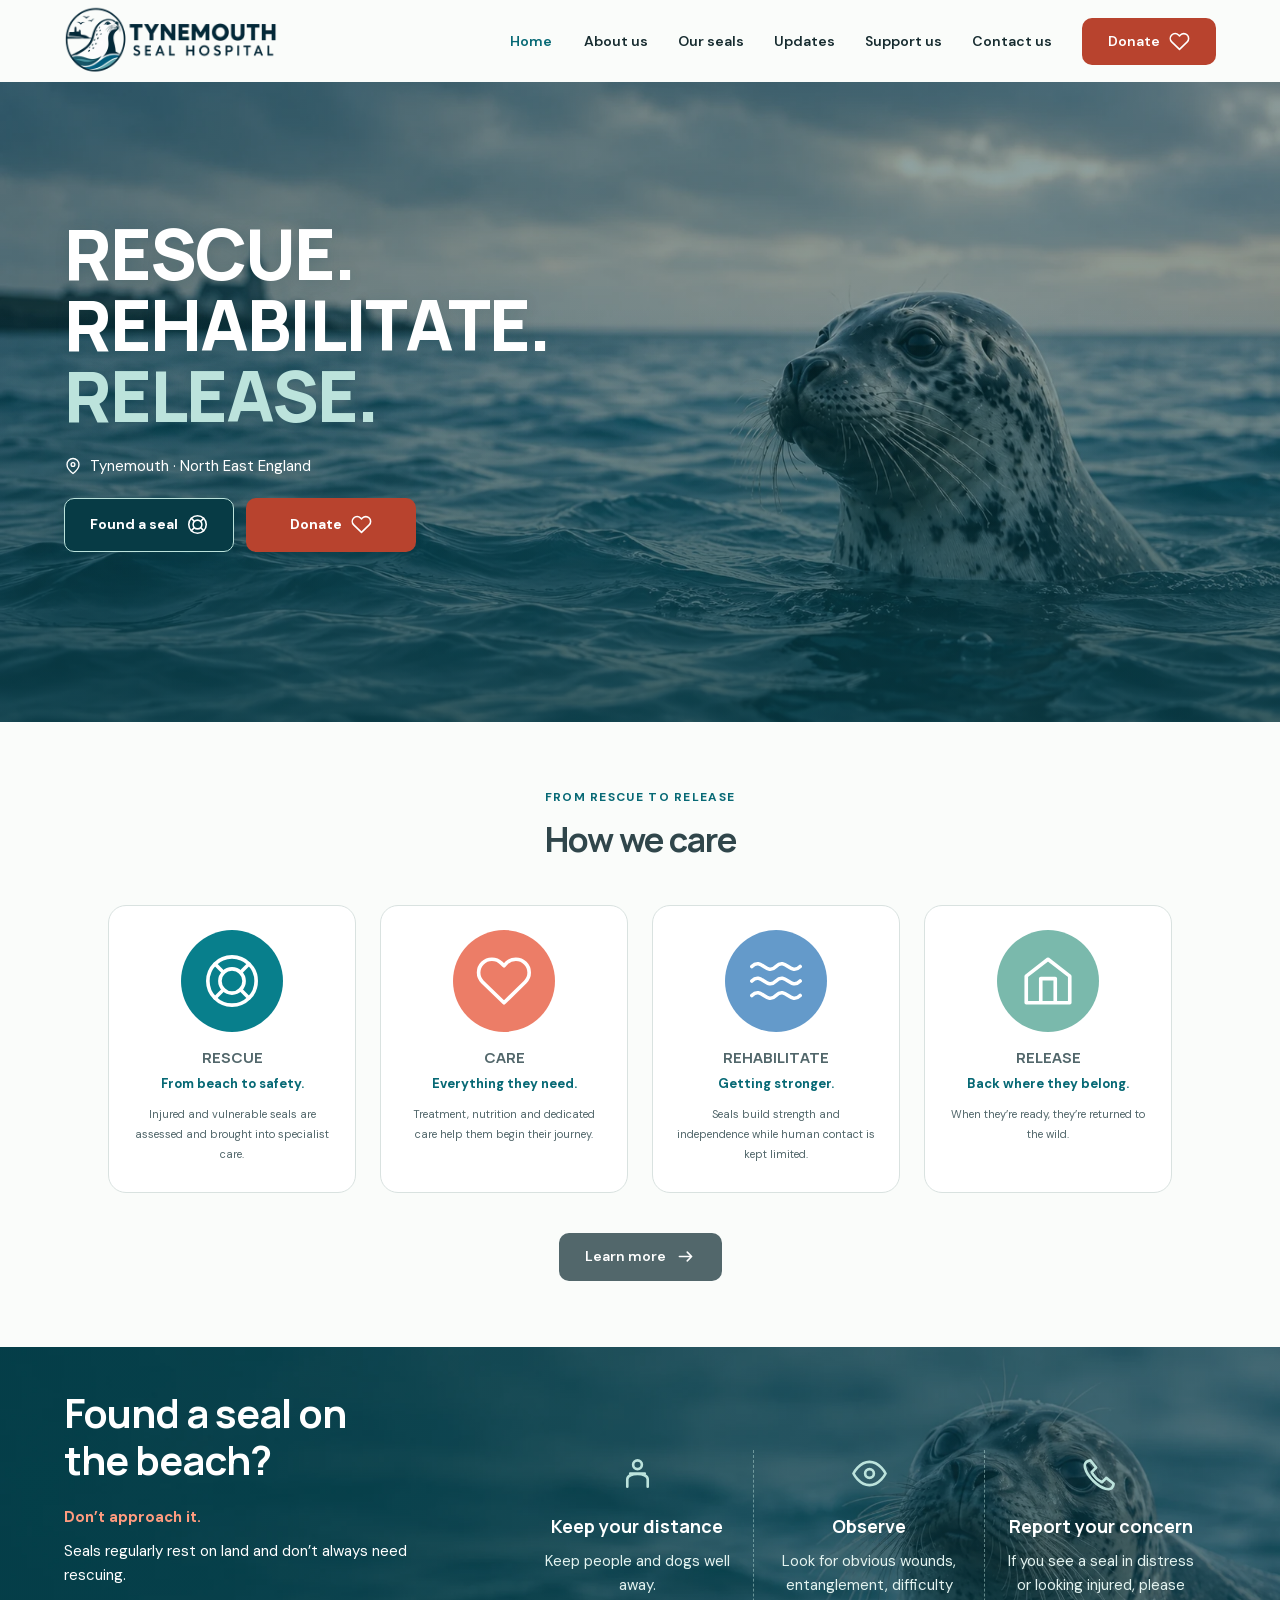
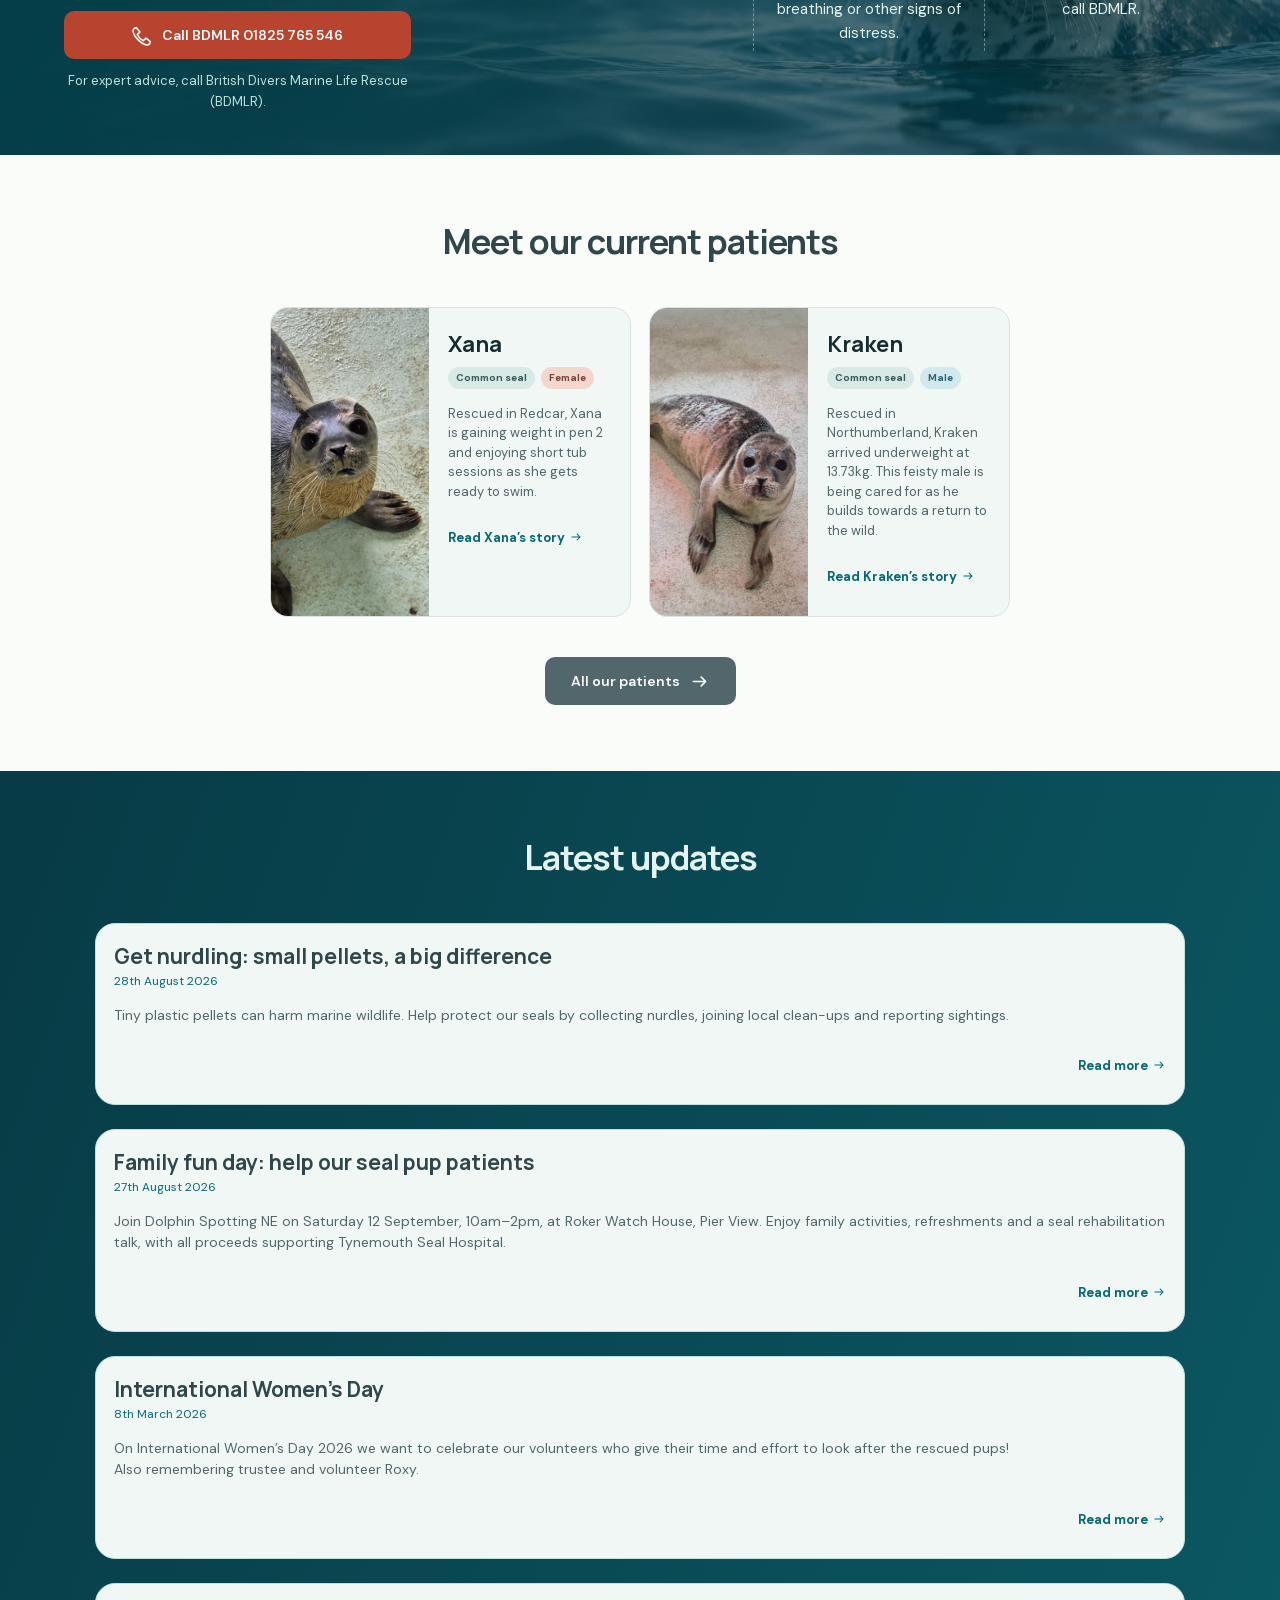
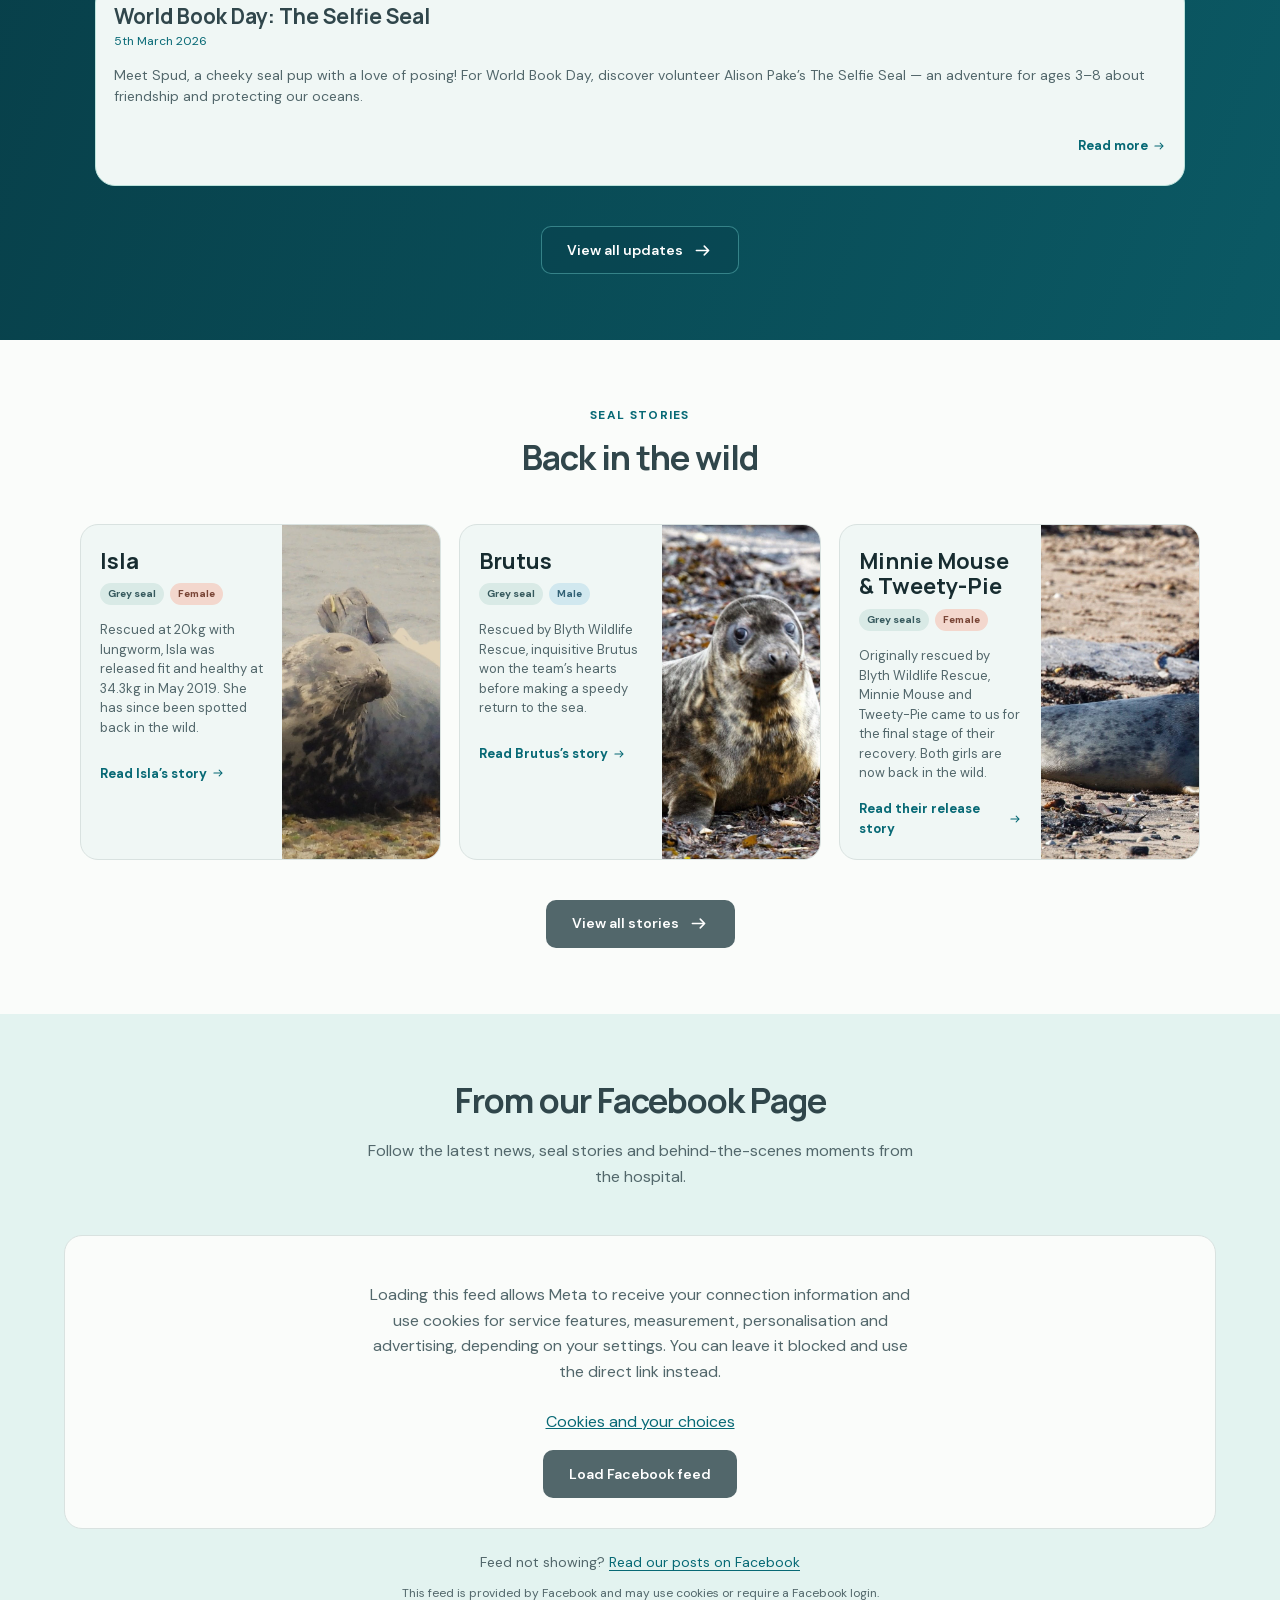
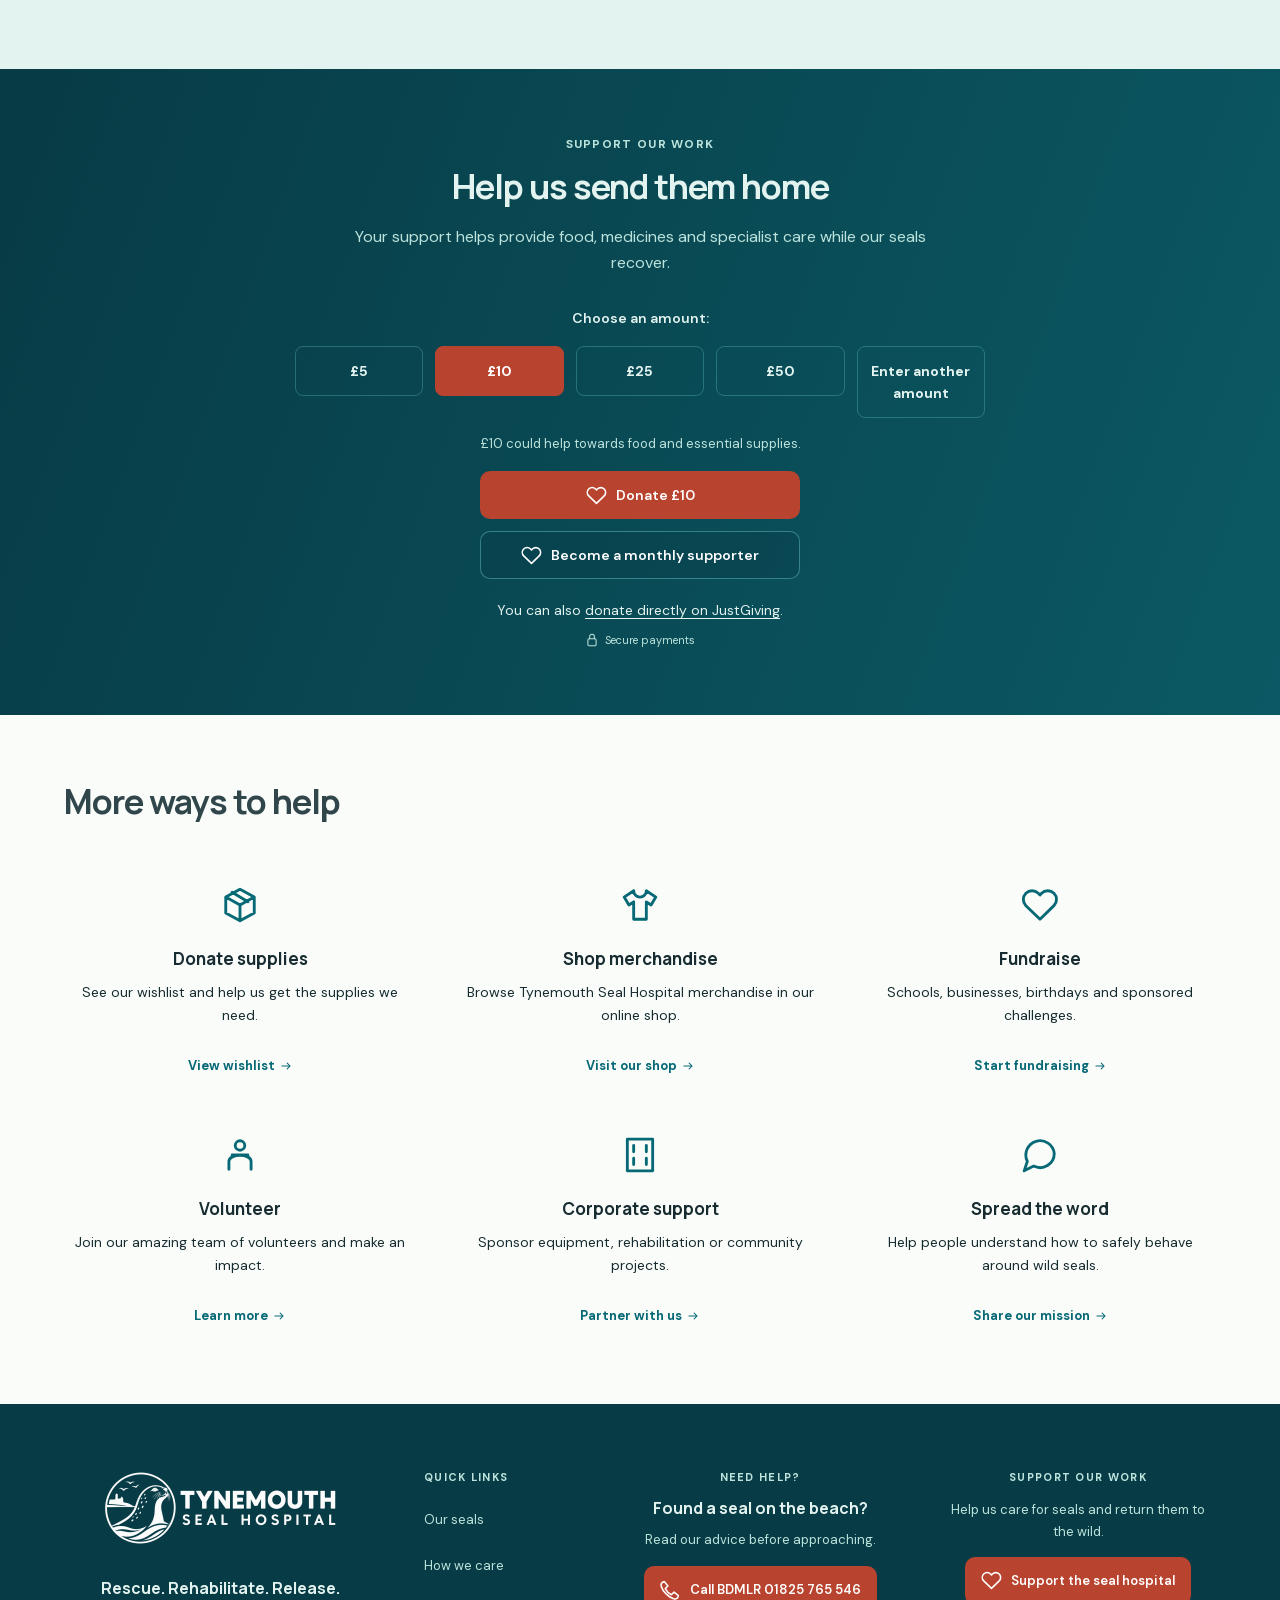
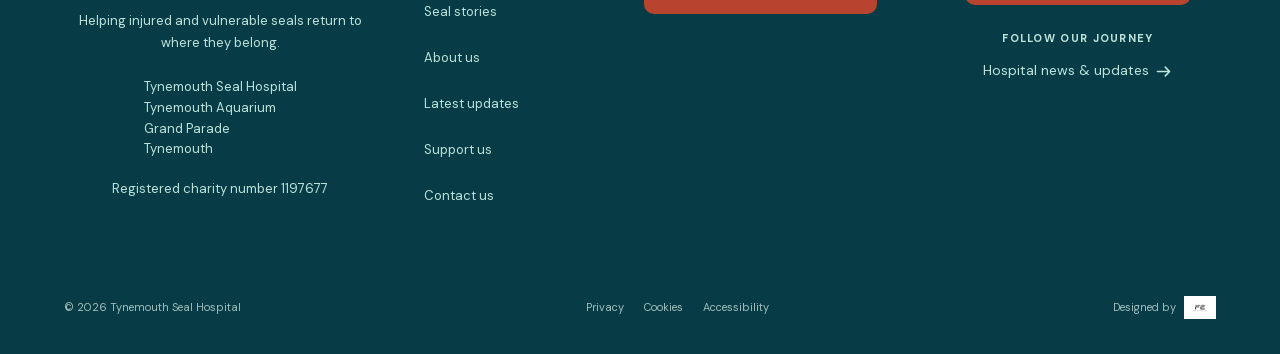
==== commit c7317e89: "More prominent buttons for links such as facebook and amazon link" ====
--- a/index.html
+++ b/index.html
@@ -20,10 +20,10 @@
     <meta content="Seal Hospital" name="apple-mobile-web-app-title" />
 
     <link href="css/style.css?v=ae16450fa8e2" rel="stylesheet" />
-    <script defer src="js/content.js?v=c7935da4c061"></script>
+    <script defer src="js/content.js?v=c8e54c4cab37"></script>
     <script defer src="js/components.js?v=b5cabafd4325"></script>
-    <script defer src="js/main.js?v=6cf750bd2e75"></script>
-    <script defer src="js/facebook.js?v=4528ed67a91c"></script>
+    <script defer src="js/main.js?v=02f12a510ec7"></script>
+    <script defer src="js/facebook.js?v=3cd06eda6ba6"></script>
     <link href="css/fonts.css?v=2c46659f9159" rel="stylesheet" />
     <meta content="strict-origin-when-cross-origin" name="referrer" />
 
@@ -481,7 +481,7 @@
               href="https://www.facebook.com/TynemouthSeal/"
               rel="noopener noreferrer"
               target="_blank"
-              >Read our posts on Facebook ↗</a
+              >Read our posts on Facebook</a
             >
           </p>
           <p class="facebook-notice">
@@ -562,7 +562,7 @@
                 href="https://www.justgiving.com/charity/tynemouthsealhospital"
                 rel="noopener noreferrer"
                 target="_blank"
-                >donate directly on JustGiving ↗</a
+                >donate directly on JustGiving</a
               >.
             </p>
             <p class="payment-note">
@@ -618,13 +618,13 @@
           </div>
           <nav aria-label="Footer navigation">
             <p class="eyebrow">Quick links</p>
-            <a href="seals.html#patients">Our seals →</a
-            ><a href="about.html#our-care">How we care →</a
-            ><a href="seals.html#releases">Seal stories →</a
-            ><a href="about.html">About us →</a
-            ><a href="updates.html">Latest updates →</a
-            ><a href="support.html">Support us →</a>
-            <a href="contact.html">Contact us →</a>
+            <a href="seals.html#patients">Our seals</a
+            ><a href="about.html#our-care">How we care</a
+            ><a href="seals.html#releases">Seal stories</a
+            ><a href="about.html">About us</a
+            ><a href="updates.html">Latest updates</a
+            ><a href="support.html">Support us</a>
+            <a href="contact.html">Contact us</a>
           </nav>
           <div>
             <p class="eyebrow">Need help?</p>
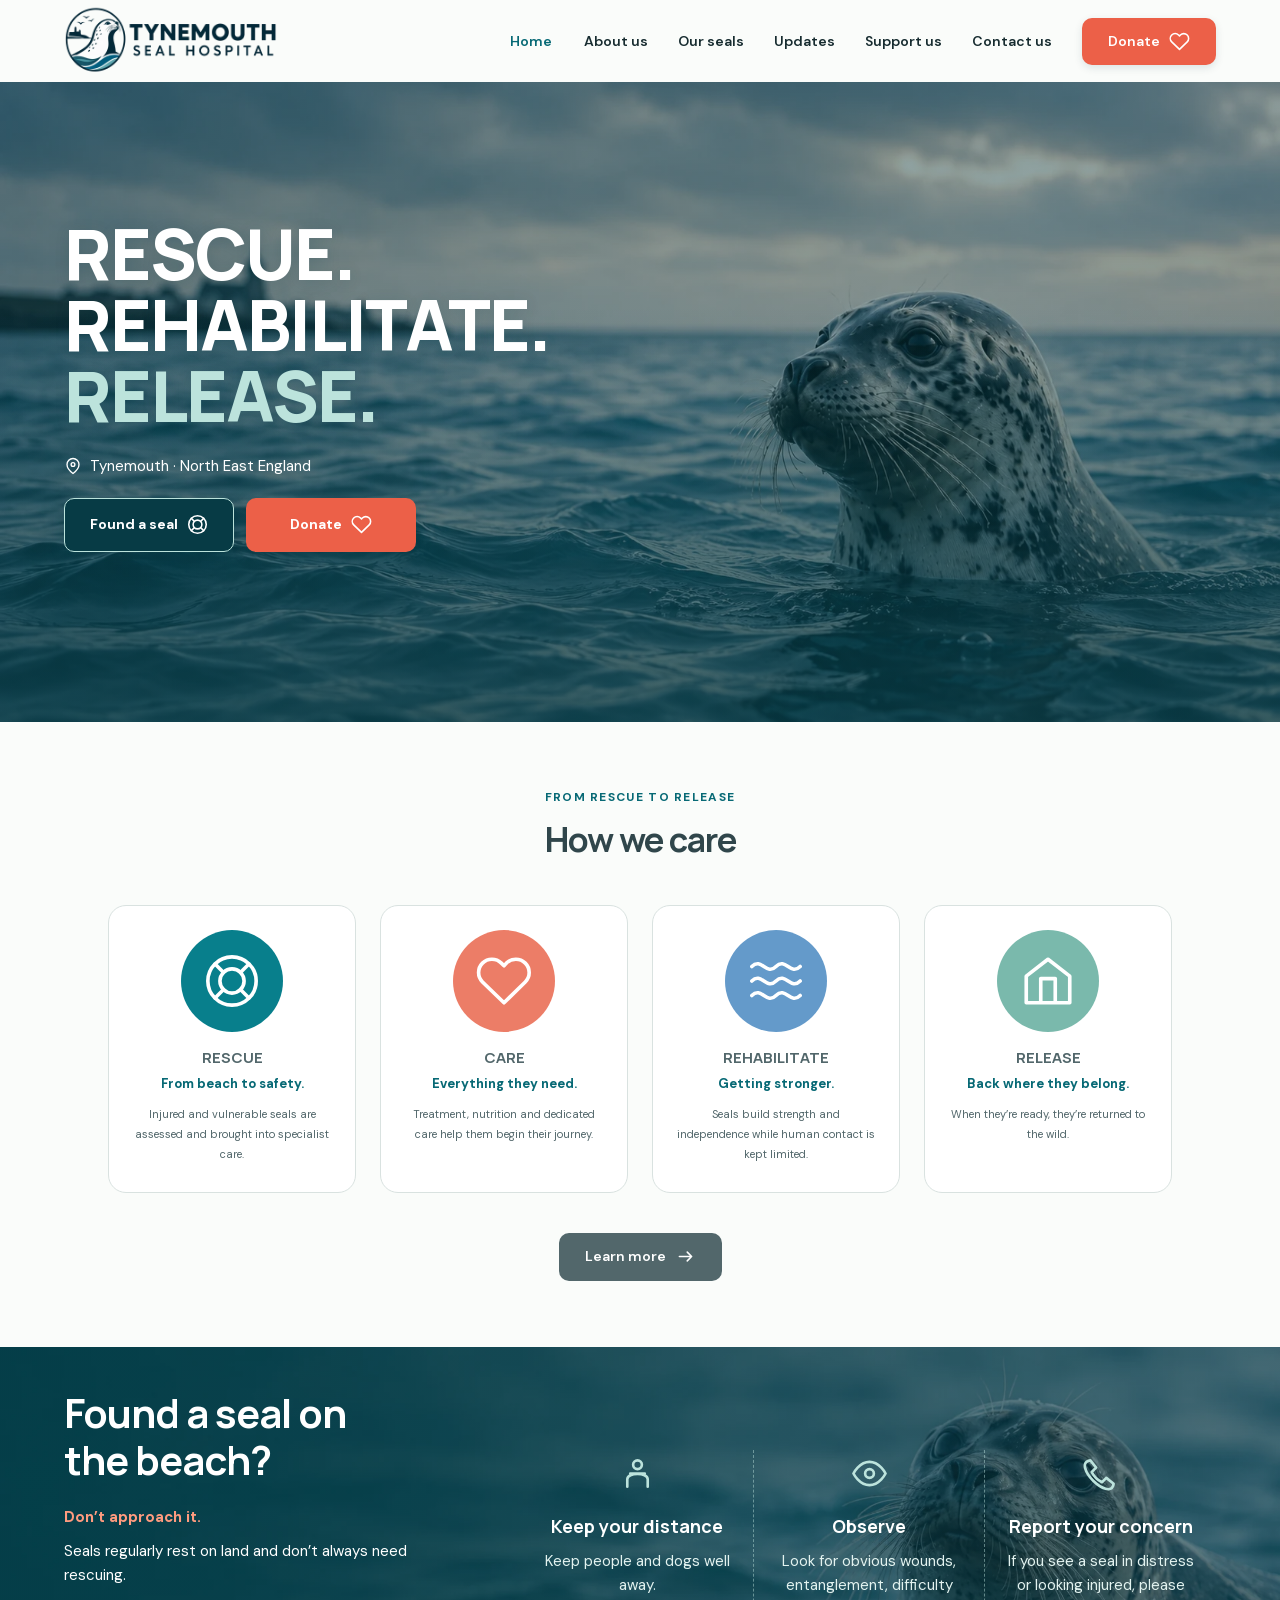
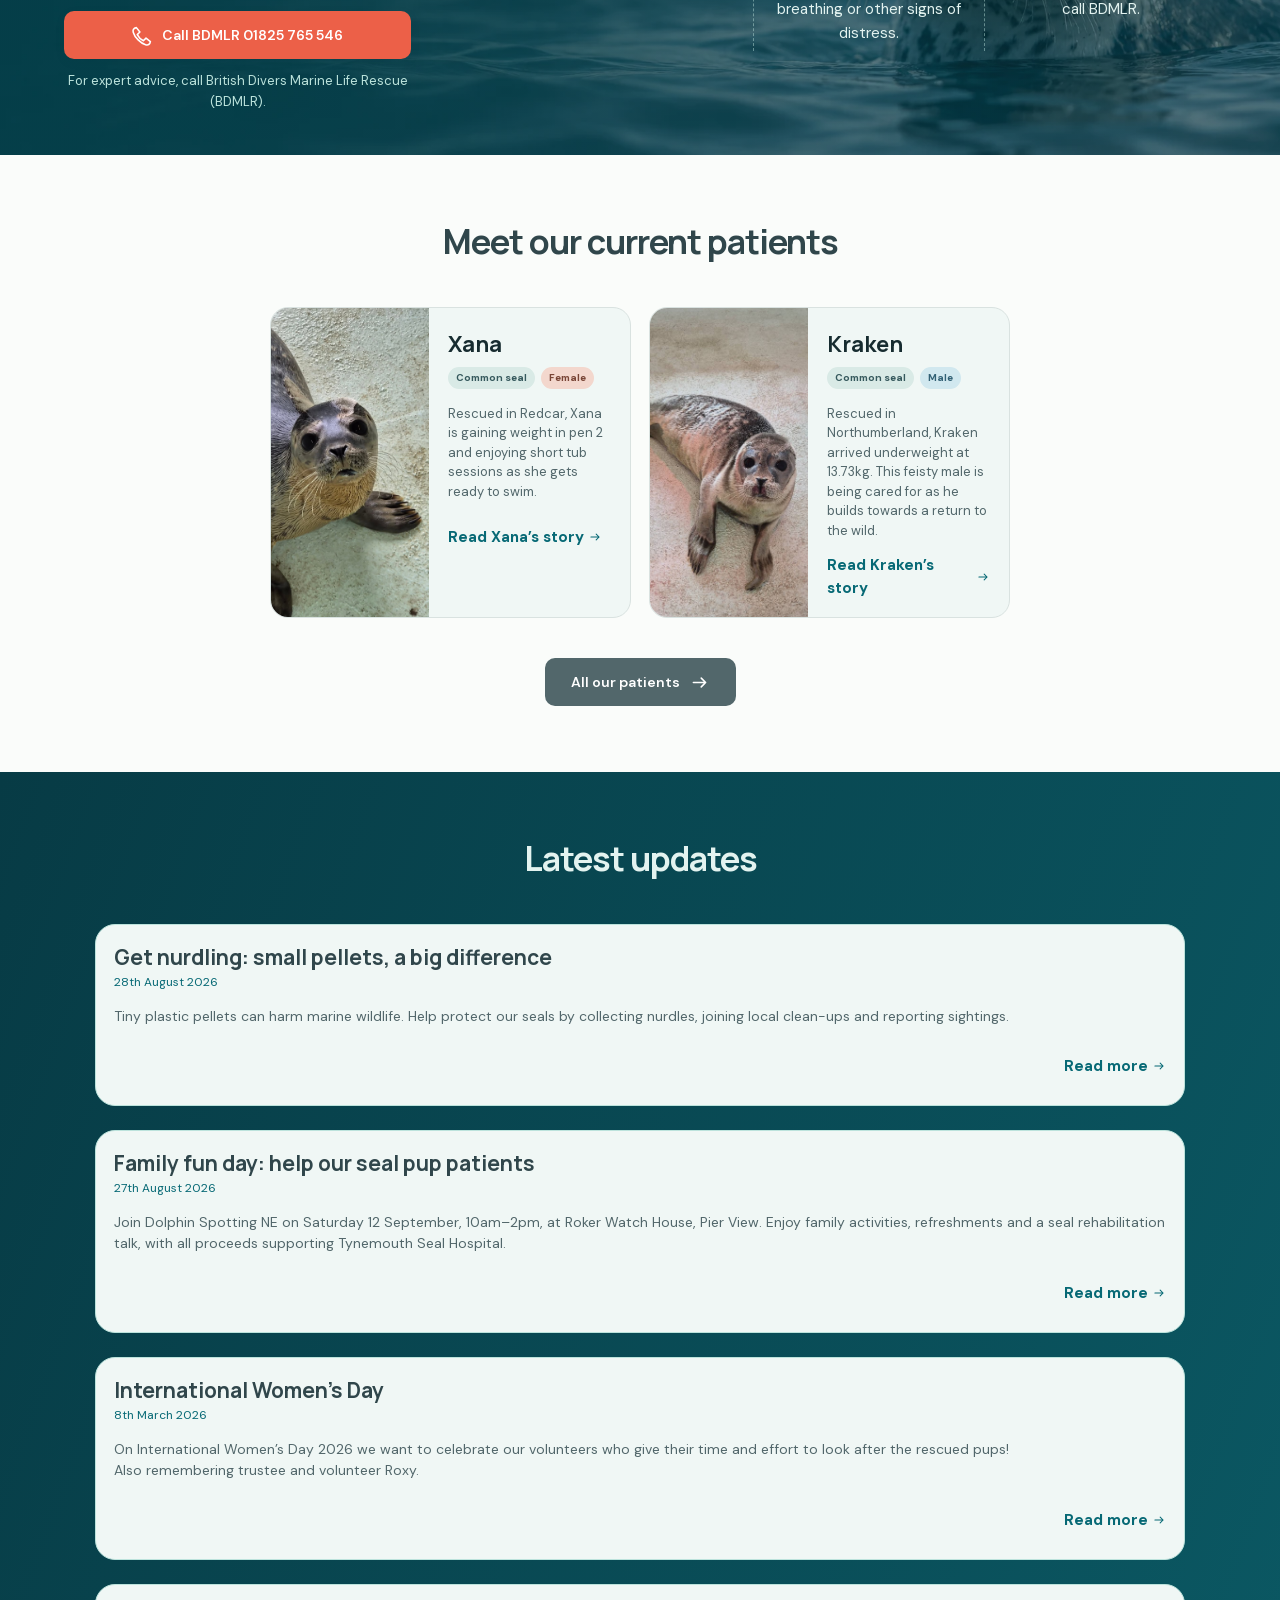
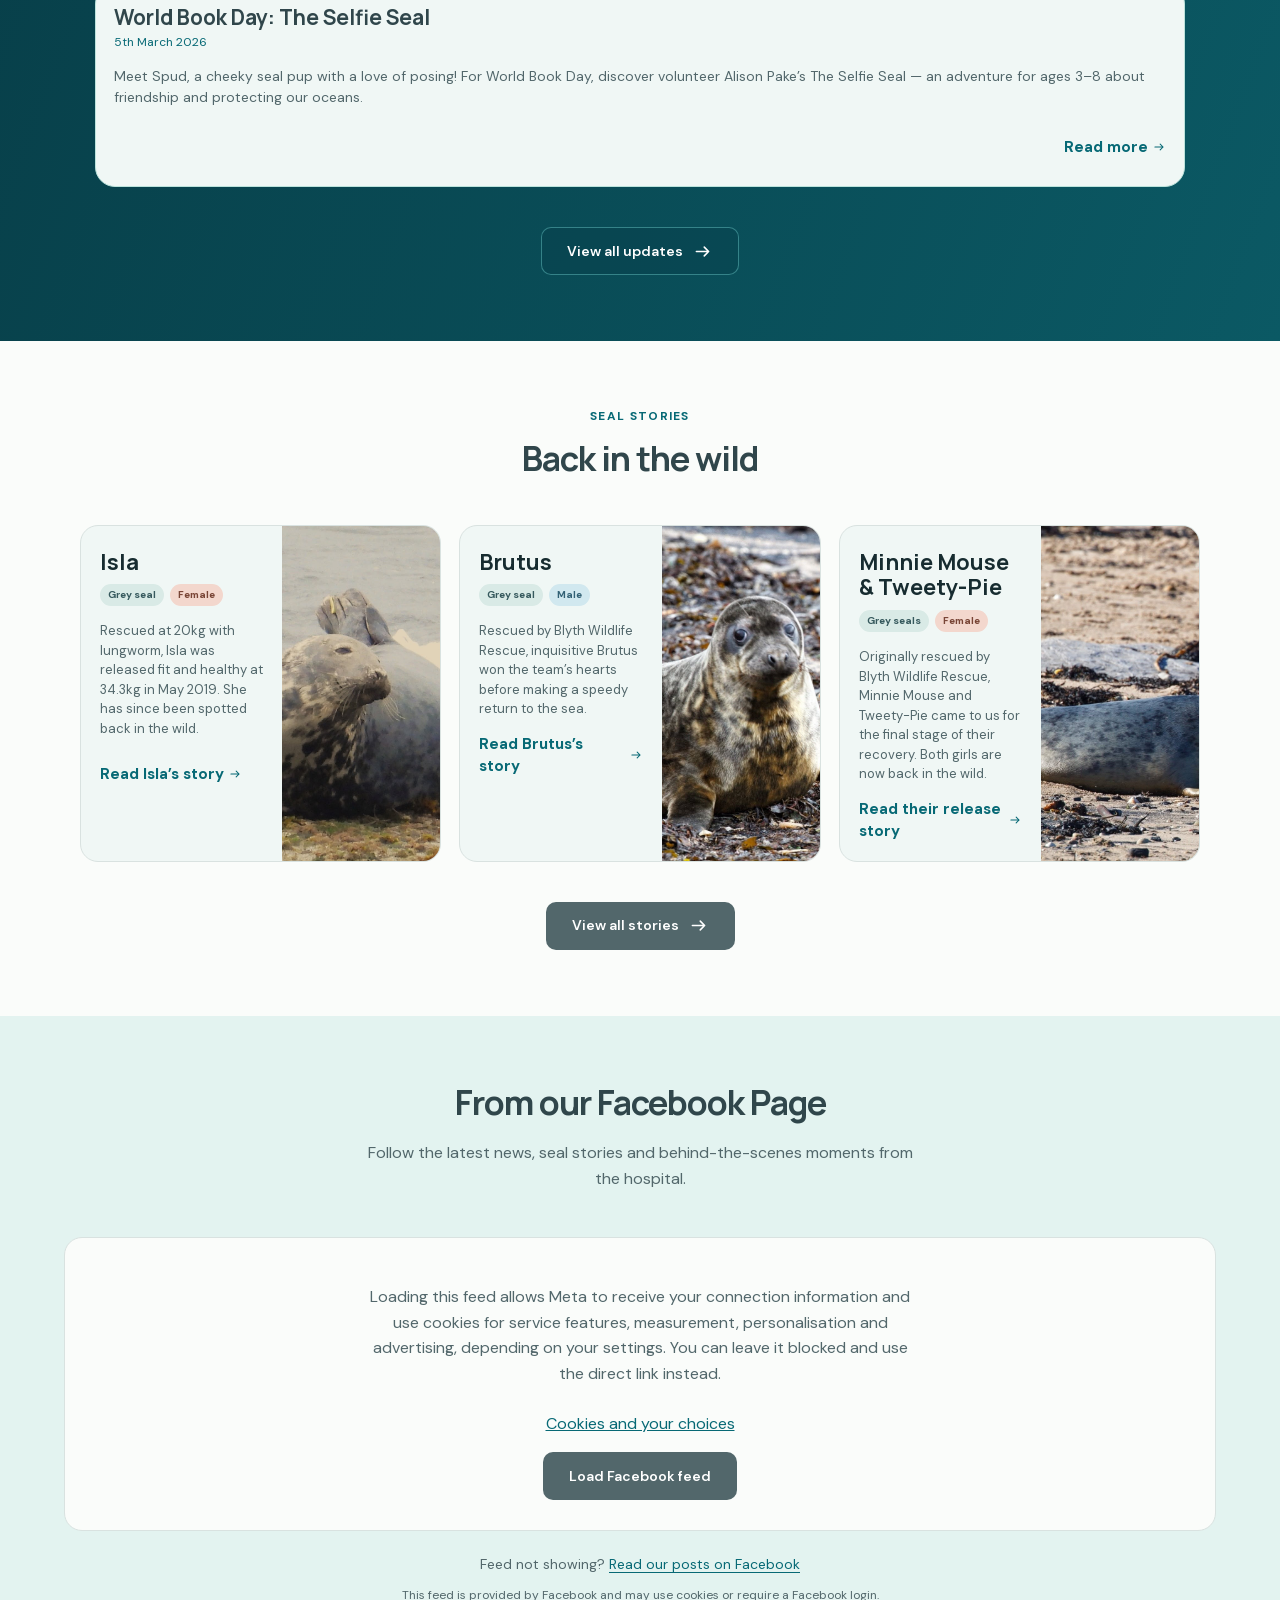
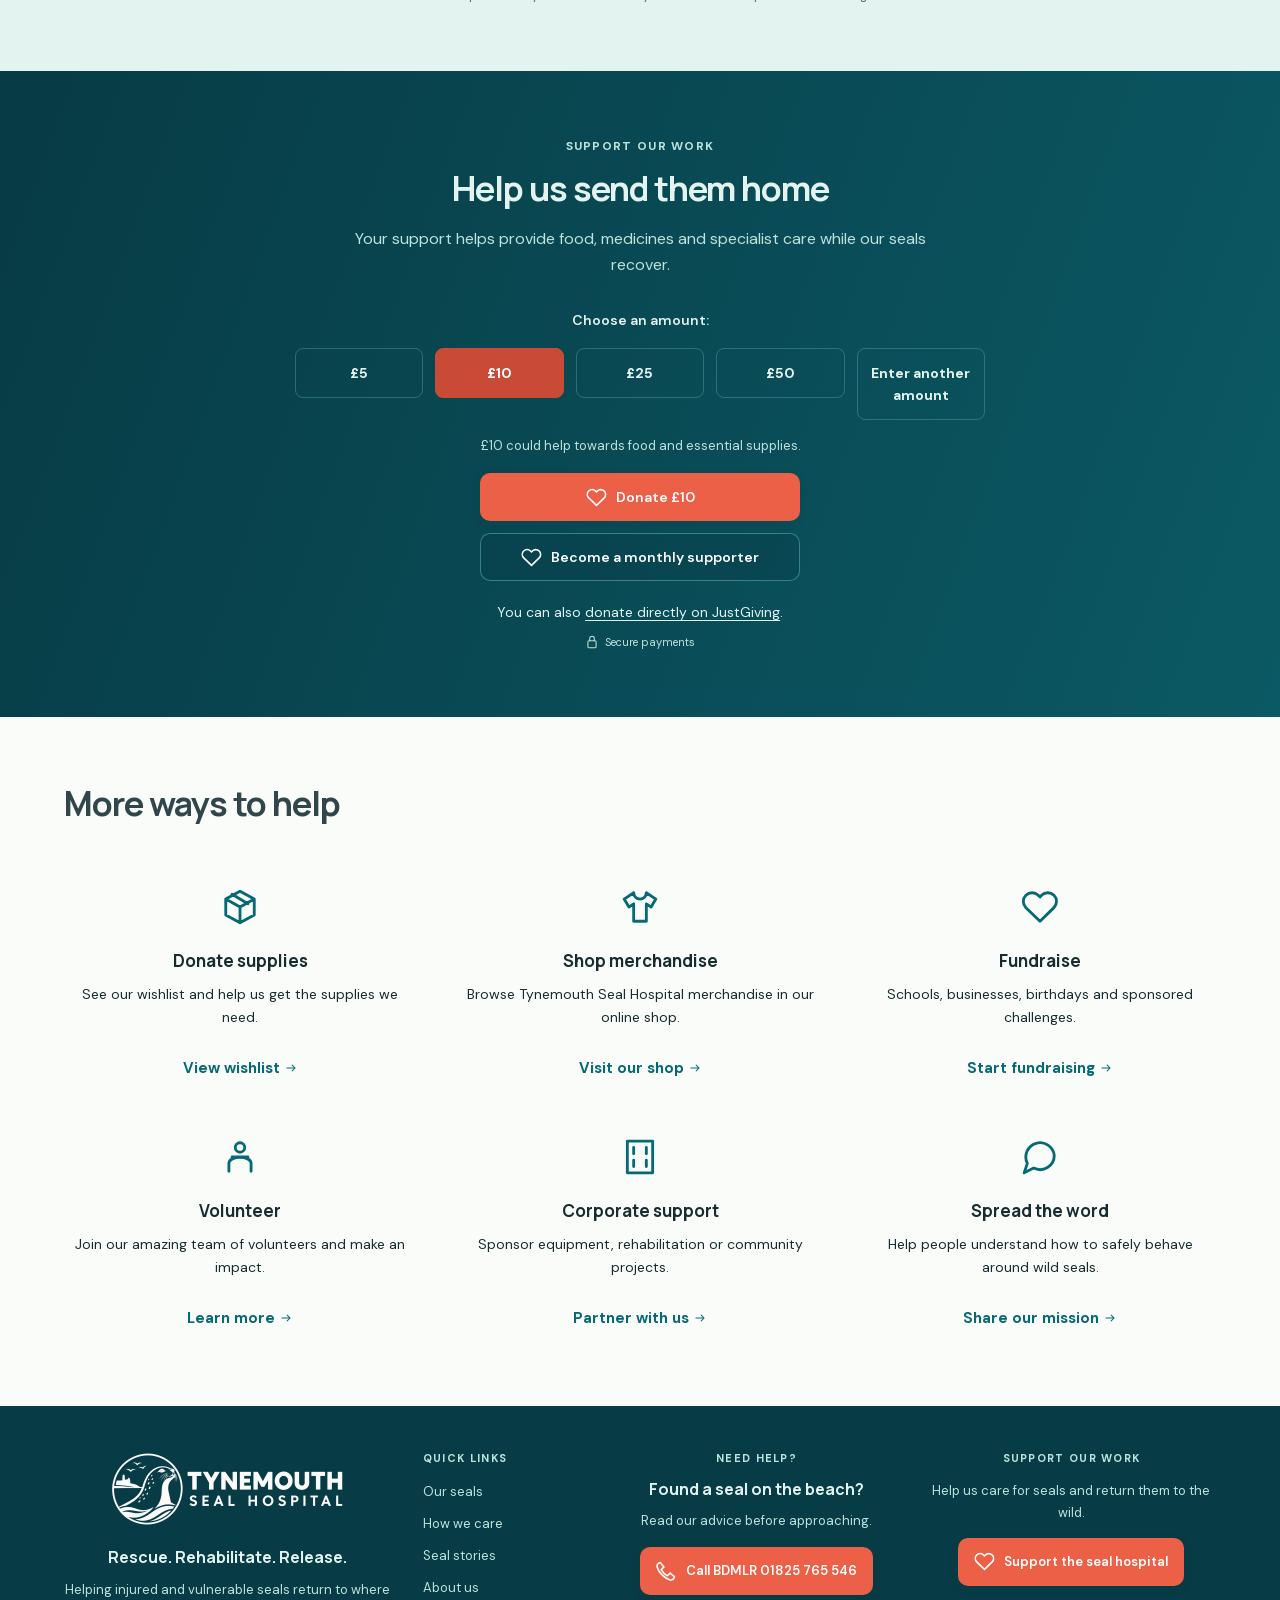
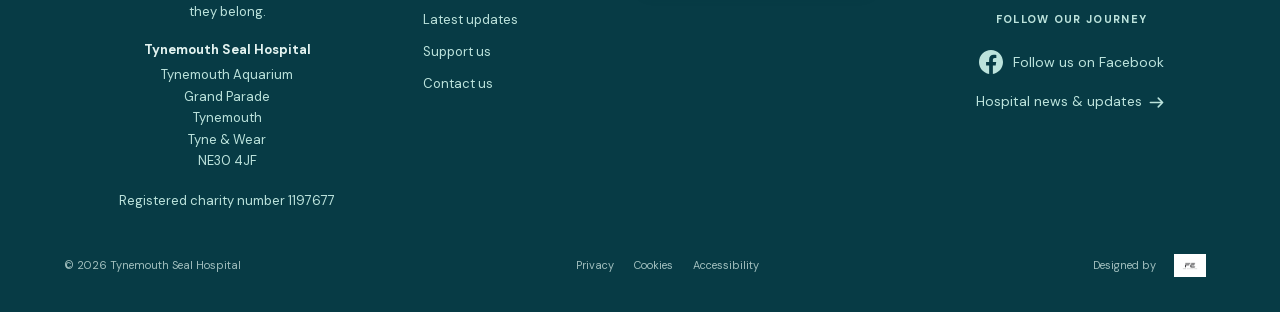
==== commit b382e9ca: "Donate button brighter, formated footer to be tighter and changed address layout" ====
--- a/index.html
+++ b/index.html
@@ -19,10 +19,10 @@
     <link href="site.webmanifest?v=2ada047489ae" rel="manifest" />
     <meta content="Seal Hospital" name="apple-mobile-web-app-title" />
 
-    <link href="css/style.css?v=ae16450fa8e2" rel="stylesheet" />
+    <link href="css/style.css?v=922fb2a3d1c2" rel="stylesheet" />
     <script defer src="js/content.js?v=c8e54c4cab37"></script>
     <script defer src="js/components.js?v=b5cabafd4325"></script>
-    <script defer src="js/main.js?v=02f12a510ec7"></script>
+    <script defer src="js/main.js?v=95a5c53d2962"></script>
     <script defer src="js/facebook.js?v=3cd06eda6ba6"></script>
     <link href="css/fonts.css?v=2c46659f9159" rel="stylesheet" />
     <meta content="strict-origin-when-cross-origin" name="referrer" />
@@ -604,8 +604,9 @@
               Helping injured and vulnerable seals return to where they belong.
             </p>
             <address>
-              Tynemouth Seal Hospital<br />Tynemouth Aquarium<br />Grand
-              Parade<br />Tynemouth
+              <strong>Tynemouth Seal Hospital</strong><br />Tynemouth
+              Aquarium<br />Grand Parade<br />Tynemouth<br />Tyne &amp; Wear<br />NE30
+              4JF
             </address>
             <p class="footer-charity">
               <a
@@ -650,6 +651,27 @@
               Support the seal hospital</a
             >
             <p class="eyebrow follow-title">Follow our journey</p>
+            <a
+              class="footer-facebook"
+              href="https://www.facebook.com/TynemouthSeal/"
+              target="_blank"
+              rel="noopener noreferrer"
+              aria-label="Tynemouth Seal Hospital on Facebook (opens in a new tab)"
+            >
+              <svg
+                class="icon"
+                viewBox="0 0 24 24"
+                aria-hidden="true"
+                focusable="false"
+              >
+                <path
+                  fill="currentColor"
+                  stroke="none"
+                  d="M24 12.073C24 5.405 18.627 0 12 0S0 5.405 0 12.073c0 6.026 4.388 11.021 10.125 11.927v-8.437H7.078v-3.49h3.047V9.413c0-3.025 1.792-4.697 4.533-4.697 1.312 0 2.686.236 2.686.236v2.971h-1.513c-1.491 0-1.956.931-1.956 1.887v2.263h3.328l-.532 3.49h-2.796V24C19.612 23.094 24 18.099 24 12.073Z"
+                />
+              </svg>
+              Follow us on Facebook
+            </a>
             <a href="updates.html"
               >Hospital news &amp; updates
               <svg aria-hidden="true" class="icon">
@@ -667,13 +689,18 @@
           </div>
           <p class="credit">
             Designed by
-            <img
-              alt="FE Studios"
-              height="887"
-              loading="lazy"
-              src="Images/optimized/fe_studios_logo.webp"
-              width="1774"
-            />
+            <a
+              href="https://www.festudios.co.uk"
+              aria-label="FE Studios website"
+            >
+              <img
+                alt="FE Studios"
+                height="887"
+                loading="lazy"
+                src="Images/optimized/fe_studios_logo.webp"
+                width="1774"
+              />
+            </a>
           </p>
         </div>
       </div>
--- a/css/style.css
+++ b/css/style.css
@@ -21,8 +21,8 @@
   --radius: 18px;
   --container: 1312px;
   --ocean-text: #076975;
-  --coral-action: #b8432e;
-  --coral-action-hover: #a53825;
+  --coral-action: #c94b35;
+  --coral-action-hover: #b8432e;
 }
 * {
   box-sizing: border-box;
@@ -178,11 +178,11 @@
   transform: translateY(-2px);
 }
 .button-coral {
-  background: var(--coral-action);
+  background: #ec6048;
   color: var(--white);
 }
 .button-coral:hover {
-  background: var(--coral-action-hover);
+  background: #df533d;
   color: white;
 }
 .button-glass {
@@ -481,7 +481,7 @@
   border: 0;
   background: none;
   color: var(--ocean-text);
-  font-size: 13px;
+  font-size: 15px;
   font-weight: 700;
   display: inline-flex;
   align-items: center;
@@ -703,9 +703,15 @@
 .site-footer address {
   font-size: 13px;
   font-style: normal;
-  text-align: left;
-  width: max-content;
+  text-align: center;
+  line-height: 1.65;
+  width: 100%;
   margin: 23px auto 0;
+}
+.site-footer address strong {
+  display: inline-block;
+  margin-bottom: 4px;
+  color: var(--pale);
 }
 .footer-grid nav {
   text-align: left;
@@ -3600,3 +3606,155 @@
   display: block;
   margin-bottom: 16px;
 }
+
+/* Standalone section actions need more presence than compact card links. */
+.donation-patients-link {
+  display: flex;
+  width: fit-content;
+  max-width: 100%;
+  margin: 28px auto 0;
+  min-height: 52px;
+  font-size: 16px;
+  text-align: center;
+}
+.patient-support-note .button {
+  margin-top: 16px;
+}
+.button-row {
+  align-items: center;
+}
+@media (max-width: 640px) {
+  .donation-patients-link {
+    width: 100%;
+  }
+}
+
+/* Optional high contrast: opaque surfaces keep text clear over photography. */
+html.high-contrast body,
+html.high-contrast body *:not(svg):not(svg *) {
+  background-color: #000 !important;
+  background-image: none !important;
+  color: #fff !important;
+  border-color: #fff !important;
+  text-shadow: none !important;
+  box-shadow: none !important;
+}
+html.high-contrast body *::before,
+html.high-contrast body *::after {
+  background: transparent !important;
+  box-shadow: none !important;
+}
+html.high-contrast a {
+  text-decoration: underline;
+}
+html.high-contrast .button,
+html.high-contrast button,
+html.high-contrast summary {
+  border: 2px solid #fff !important;
+}
+html.high-contrast .button-coral {
+  background: #ffeb3b !important;
+  color: #000 !important;
+  border-color: #ffeb3b !important;
+}
+html.high-contrast .button-coral * {
+  background: transparent !important;
+  color: #000 !important;
+}
+html.high-contrast :focus-visible {
+  outline: 3px solid #ffeb3b !important;
+  outline-offset: 4px;
+}
+.contrast-setting {
+  margin-top: 24px;
+}
+.contrast-setting p {
+  margin-bottom: 16px;
+}
+html.high-contrast .seal-profile .eyebrow,
+html.high-contrast .seal-profile .profile-date {
+  color: #fff !important;
+}
+html.high-contrast .contrast-setting button[aria-pressed="true"] {
+  background: #ffeb3b !important;
+  color: #000 !important;
+}
+
+/* Compact desktop footer; touch layouts retain their 44px link targets. */
+@media (min-width: 1001px) {
+  .site-footer {
+    padding-top: 44px;
+  }
+  .footer-grid {
+    gap: 32px;
+    align-items: start;
+  }
+  .footer-about img {
+    margin-bottom: 18px;
+  }
+  .site-footer address {
+    margin-top: 16px;
+  }
+  .footer-bottom {
+    margin-top: 32px;
+  }
+  .footer-grid nav .eyebrow {
+    margin-bottom: 8px;
+  }
+}
+@media (min-width: 1001px) and (hover: hover) and (pointer: fine) {
+  .footer-grid nav a {
+    min-height: 32px;
+    margin-bottom: 0;
+    padding-block: 4px;
+    line-height: 1.5;
+  }
+}
+
+.footer-facebook {
+  display: flex;
+  align-items: center;
+  justify-content: center;
+  gap: 10px;
+  min-height: 44px;
+  margin-block: 6px;
+}
+.footer-facebook .icon {
+  width: 24px;
+  height: 24px;
+  flex-shrink: 0;
+}
+
+/* Two columns shorten mobile navigation without shrinking tap targets. */
+@media (max-width: 640px) {
+  .footer-grid nav {
+    display: grid;
+    grid-template-columns: repeat(2, minmax(0, 1fr));
+    gap: 0 16px;
+    width: 100%;
+    max-width: 360px;
+    margin-inline: auto;
+  }
+  .footer-grid nav .eyebrow {
+    grid-column: 1 / -1;
+    margin-bottom: 8px;
+  }
+  .footer-grid nav a {
+    justify-content: center;
+    margin: 0;
+    min-height: 44px;
+  }
+  .footer-grid nav a:last-child:nth-child(even) {
+    grid-column: 1 / -1;
+  }
+  .site-footer address {
+    text-align: center;
+    max-width: 100%;
+    margin-top: 18px;
+  }
+}
+
+/* Bright coral uses the shared, smaller button typography. */
+.button-coral {
+  box-shadow: 0 3px 8px rgb(7 59 69 / 12%);
+}
